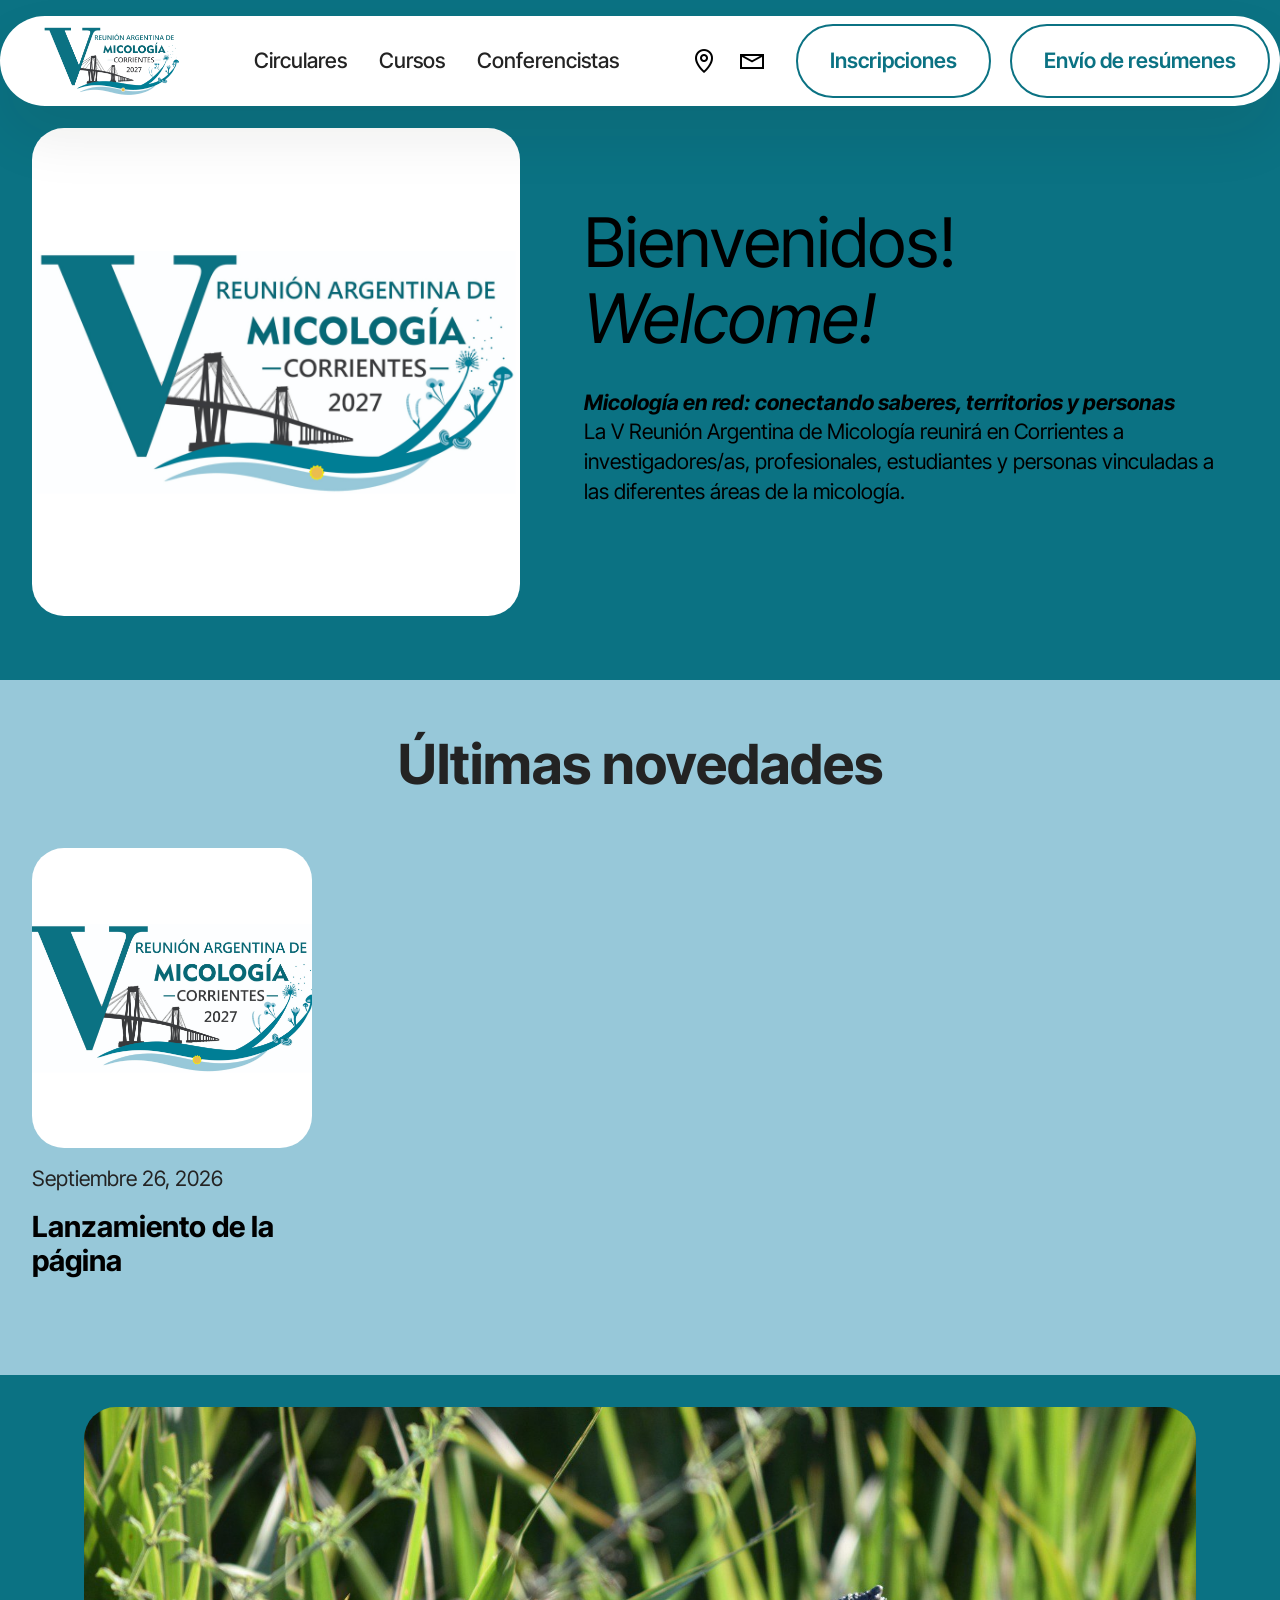
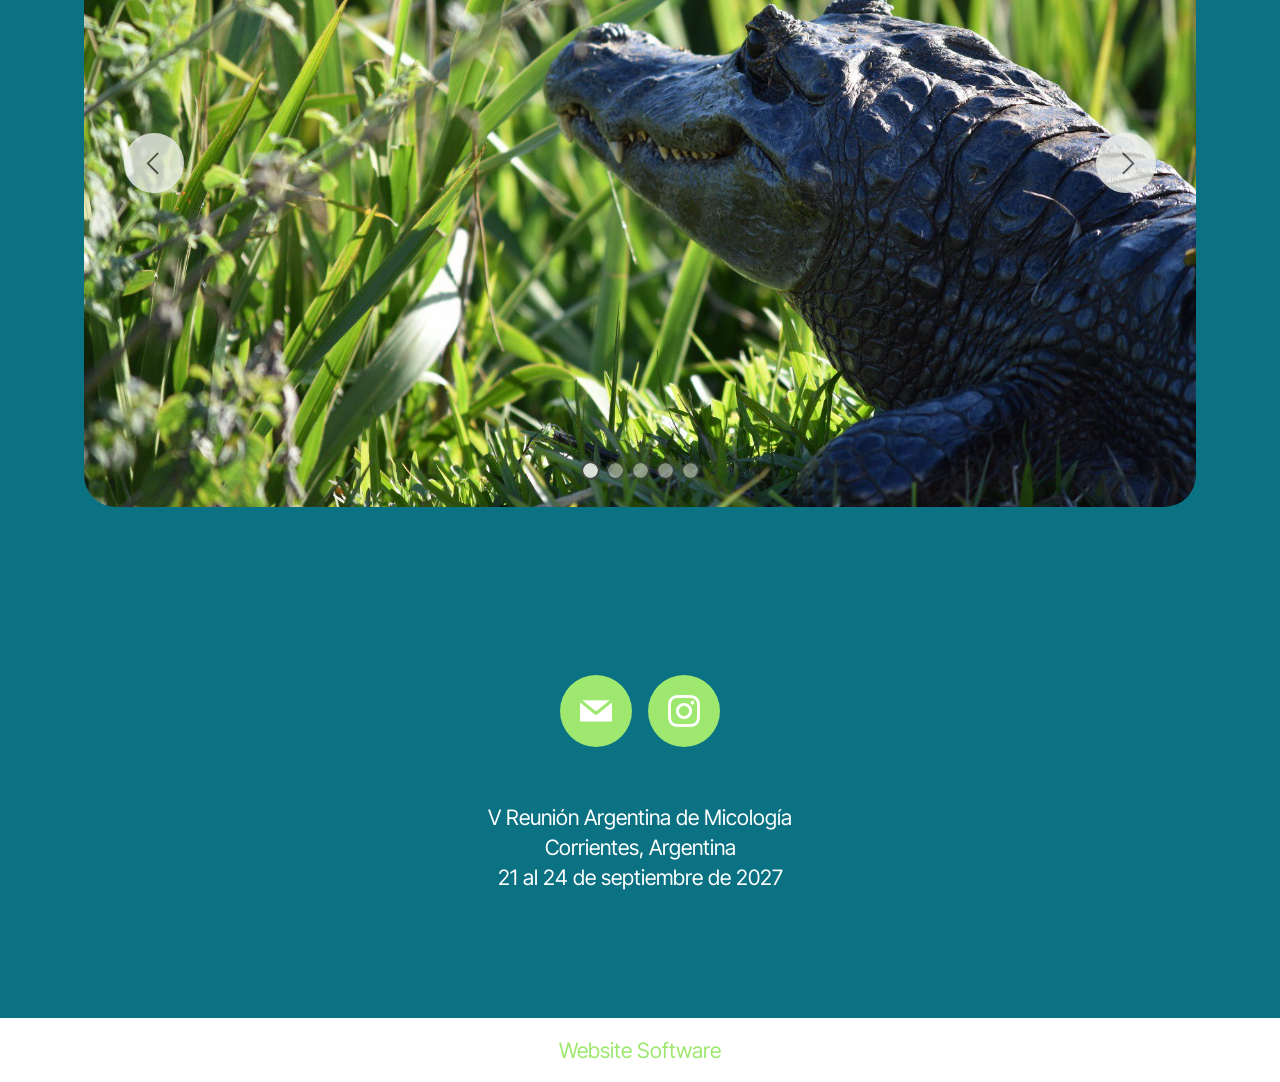
==== Sitio web/index.html @ 10133c25 "Init del repo" ====
<!DOCTYPE html>
<html  >
<head>
  <!-- Site made with Mobirise Website Builder v6.1.9, https://mobirise.com -->
  <meta charset="UTF-8">
  <meta http-equiv="X-UA-Compatible" content="IE=edge">
  <meta name="generator" content="Mobirise v6.1.9, mobirise.com">
  <meta name="viewport" content="width=device-width, initial-scale=1, minimum-scale=1">
  <link rel="shortcut icon" href="assets/images/v-128x128.png" type="image/x-icon">
  <meta name="description" content="">
  
  
  <title>V Reunión Argentina de Micología</title>
  <link rel="stylesheet" href="assets/web/assets/mobirise-icons2/mobirise2.css">
  <link rel="stylesheet" href="assets/bootstrap/css/bootstrap.min.css">
  <link rel="stylesheet" href="assets/dropdown/css/style.css">
  <link rel="stylesheet" href="assets/socicon/css/styles.css">
  <link rel="stylesheet" href="assets/theme/css/style.css">
  <link rel="preload" href="https://fonts.googleapis.com/css?family=Inter+Tight:100,200,300,400,500,600,700,800,900,100i,200i,300i,400i,500i,600i,700i,800i,900i&display=swap" as="style" onload="this.onload=null;this.rel='stylesheet'">
  <noscript><link rel="stylesheet" href="https://fonts.googleapis.com/css?family=Inter+Tight:100,200,300,400,500,600,700,800,900,100i,200i,300i,400i,500i,600i,700i,800i,900i&display=swap"></noscript>
  <link rel="preload" as="style" href="assets/mobirise/css/mbr-additional.css?v=Xys3tI"><link rel="stylesheet" href="assets/mobirise/css/mbr-additional.css?v=Xys3tI" type="text/css">

  
  
  
</head>
<body>
  
  <section data-bs-version="5.1" class="menu menu2 cid-vwmxlg3b1n" once="menu" id="menu02-l">
	

	<nav class="navbar navbar-dropdown navbar-fixed-top navbar-expand-lg">
		<div class="container">
			<div class="navbar-brand">
				<span class="navbar-logo">
					<a href="index.html">
						<img src="assets/images/logo-vram-276x143.png" alt="" style="height: 4.5rem;">
					</a>
				</span>
				
			</div>
			<button class="navbar-toggler" type="button" data-toggle="collapse" data-bs-toggle="collapse" data-target="#navbarSupportedContent" data-bs-target="#navbarSupportedContent" aria-controls="navbarNavAltMarkup" aria-expanded="false" aria-label="Toggle navigation">
				<div class="hamburger">
					<span></span>
					<span></span>
					<span></span>
					<span></span>
				</div>
			</button>
			<div class="collapse navbar-collapse" id="navbarSupportedContent">
				<ul class="navbar-nav nav-dropdown" data-app-modern-menu="true"><li class="nav-item">
						<a class="nav-link link text-black text-primary display-4" href="circulares.html">Circulares</a>
					</li>
					<li class="nav-item">
						<a class="nav-link link text-black text-primary display-4" href="cursos.html" aria-expanded="false">Cursos</a>
					</li>
					<li class="nav-item">
						<a class="nav-link link text-black text-primary display-4" href="conferencistas.html">Conferencistas</a>
					</li></ul>
				<div class="icons-menu">
					<a class="iconfont-wrapper" href="lugar.html">
						<span class="p-2 mbr-iconfont mobi-mbri-map-pin mobi-mbri"></span>
					</a>
					<a class="iconfont-wrapper" href="index.html">
						<span class="p-2 mbr-iconfont mobi-mbri-letter mobi-mbri"></span>
					</a>
					
					
				</div>
				<div class="navbar-buttons mbr-section-btn"><a class="btn btn-warning-outline display-4" href="inscripcion.html">Inscripciones</a> <a class="btn btn-warning-outline display-4" href="resumenes.html">Envío de resúmenes</a></div>
			</div>
		</div>
	</nav>
</section>

<section data-bs-version="5.1" class="start article2 cid-vwaXXMdhIV" id="article02-4">
	

	
	

	<div class="container">
		<div class="row justify-content-center">
			<div class="col-12 col-md-12 col-lg-5 image-wrapper">
				<img class="w-100" src="assets/images/logo-1-1036x1036.png" alt="">
			</div>
			<div class="col-12 col-md-12 col-lg">
				<div class="text-wrapper align-left">
					<h3 class="mbr-section-title mbr-fonts-style mb-4 display-1">Bienvenidos!<div><em>Welcome!</em></div></h3>
					<p class="mbr-text align-left mbr-fonts-style mb-4 display-7"><strong><em>Micología en red: conectando saberes, territorios y personas</em></strong><br>La V Reunión Argentina de Micología reunirá en Corrientes a investigadores/as, profesionales, estudiantes y personas vinculadas a las diferentes áreas de la micología.</p>
					
				</div>
			</div>
		</div>
	</div>
</section>

<section data-bs-version="5.1" class="news08 cid-vw6m2N0T4a" id="news08-1">
  
  
  <div class="container">
    <div class="row justify-content-center mb-5">
      <div class="col-12 content-head">
        <div class="mbr-section-head">
          <h4 class="mbr-section-title mbr-fonts-style align-center mb-0 display-2"><strong>Últimas novedades</strong></h4>
          
        </div>
      </div>
    </div>
    <div class="row">
      <div class="item features-image col-12 col-md-6 col-lg-3 active">
        <div class="item-wrapper">
          <div class="item-img mb-3">
            <img src="assets/images/logo-596x596.png" alt="" title="" data-slide-to="1" data-bs-slide-to="1">
          </div>
          <div class="item-content align-left">
            <h1 class="item-title mbr-fonts-style mt-0 mb-3 display-7">Septiembre 26, 2026</h1>
            <h6 class="item-subtitle mbr-fonts-style mb-3 display-5">
              <strong>Lanzamiento de la página</strong></h6>
            
            
          </div>
        </div>
      </div>
      
      

    </div>
  </div>
</section>

<section data-bs-version="5.1" class="slider05 cid-vwmmZiCyZ2" id="slider05-h">
    

    <div class="container">
        <div class="row justify-content-center">
            <div class="col-12 col-md-11">
                <div class="carousel slide carousel-fade" id="vwrxb4D1jA" data-ride="carousel" data-bs-ride="carousel" data-interval="5000" data-bs-interval="5000">
                    <ol class="carousel-indicators">
                        <li data-slide-to="0" data-bs-slide-to="0" class="active" data-target="#vwrxb4D1jA" data-bs-target="#vwrxb4D1jA"></li><li data-slide-to="1" data-bs-slide-to="1" class="" data-target="#vwrxb4D1jA" data-bs-target="#vwrxb4D1jA"></li><li data-slide-to="2" data-bs-slide-to="2" class="" data-target="#vwrxb4D1jA" data-bs-target="#vwrxb4D1jA"></li><li data-slide-to="3" data-bs-slide-to="3" class="" data-target="#vwrxb4D1jA" data-bs-target="#vwrxb4D1jA"></li><li data-slide-to="4" data-bs-slide-to="4" class="" data-target="#vwrxb4D1jA" data-bs-target="#vwrxb4D1jA"></li>
                        
                        
                    </ol>
                    <div class="carousel-inner">
                        
                        
                        <div class="carousel-item slider-image item active">
                            <div class="item-wrapper">
                                
                                <img class="d-block w-100" src="assets/images/whatsapp-image-2026-09-25-at-10.45.32-1600x1066.jpg" alt="Mobirise Website Builder" data-slide-to="0" data-bs-slide-to="0">
                            </div>
                        </div><div class="carousel-item slider-image item">
                            <div class="item-wrapper">
                                
                                <img class="d-block w-100" src="assets/images/whatsapp-image-2026-09-25-at-10.45.31-1-1600x1066.jpg" alt="Mobirise Website Builder" data-slide-to="2" data-bs-slide-to="2">
                            </div>
                        </div><div class="carousel-item slider-image item">
                            <div class="item-wrapper">
                                
                                <img class="d-block w-100" src="assets/images/whatsapp-image-2026-09-25-at-10.45.31-2-1600x1066.jpg" alt="Mobirise Website Builder" data-slide-to="3" data-bs-slide-to="3">
                            </div>
                        </div><div class="carousel-item slider-image item">
                            <div class="item-wrapper">
                                
                                <img class="d-block w-100" src="assets/images/whatsapp-image-2026-09-25-at-10.45.31-1600x1066.jpg" alt="Mobirise Website Builder" data-slide-to="4" data-bs-slide-to="4">
                            </div>
                        </div><div class="carousel-item slider-image item">
                            <div class="item-wrapper">
                                
                                <img class="d-block w-100" src="assets/images/whatsapp-image-2026-09-25-at-10.45.32-1-1600x1066.jpg" alt="Mobirise Website Builder" data-slide-to="5" data-bs-slide-to="5">
                            </div>
                        </div>
                    </div>
                    <a class="carousel-control carousel-control-prev" role="button" data-slide="prev" data-bs-slide="prev" href="#vwrxb4D1jA">
                        <span class="mobi-mbri mobi-mbri-arrow-prev" aria-hidden="true"></span>
                        <span class="sr-only visually-hidden">Previous</span>
                    </a>
                    <a class="carousel-control carousel-control-next" role="button" data-slide="next" data-bs-slide="next" href="#vwrxb4D1jA">
                        <span class="mobi-mbri mobi-mbri-arrow-next" aria-hidden="true"></span>
                        <span class="sr-only visually-hidden">Next</span>
                    </a>
                </div>
            </div>
        </div>
    </div>
</section>

<section data-bs-version="5.1" class="footer3 cid-vwaWoXGsTa" once="footers" id="footer03-3">

        

    

    <div class="container">
        <div class="row">
            

            <div class="col-12 mt-4">
                <div class="social-row">
                    <div class="soc-item">
                        <a href="mailto:amcspegazzini@gmail.com">
                            <span class="mbr-iconfont display-7 socicon-mail socicon"></span>
                        </a>
                    </div>
                    <div class="soc-item">
                        <a href="index.html">
                            <span class="mbr-iconfont socicon-instagram socicon"></span>
                        </a>
                    </div>
                    
                    
                    
                </div>
            </div>
            <div class="col-12 mt-5">
                <p class="mbr-fonts-style copyright display-7">
                    V Reunión Argentina de Micología<br>Corrientes, Argentina<br>21 al 24 de septiembre de 2027<br><br></p>
            </div>
        </div>
    </div>
</section><section class="display-7" style="padding: 0;align-items: center;justify-content: center;flex-wrap: wrap;    align-content: center;display: flex;position: relative;height: 4rem;"><a href="https://mobiri.se/2850051" style="flex: 1 1;height: 4rem;position: absolute;width: 100%;z-index: 1;"><img alt="" style="height: 4rem;" src="[data-uri]"></a><p style="margin: 0;text-align: center;" class="display-7">&#8204;</p><a style="z-index:1" href="https://mobirise.com"> Website Software</a></section><script src="assets/bootstrap/js/bootstrap.bundle.min.js"></script>  <script src="assets/smoothscroll/smooth-scroll.js"></script>  <script src="assets/ytplayer/index.js"></script>  <script src="assets/dropdown/js/navbar-dropdown.js"></script>  <script src="assets/theme/js/script.js"></script>  
  
  
</body>
</html>
---- Sitio web/assets/web/assets/mobirise-icons2/mobirise2.css ----
@font-face {
  font-family: 'Moririse2';
  font-display: swap;
  src:  url('mobirise2.eot?f2bix4');
  src:  url('mobirise2.eot?f2bix4#iefix') format('embedded-opentype'),
    url('mobirise2.woff2?f2bix4') format('woff2'),
    url('mobirise2.woff?f2bix4') format('woff'),
    url('mobirise2.ttf?f2bix4') format('truetype'),
    url('mobirise2.svg?f2bix4#mobirise2') format('svg');
  font-weight: normal;
  font-style: normal;
}

[class^="mobi-"], [class*=" mobi-"] {
  /* use !important to prevent issues with browser extensions that change fonts */
  font-family: 'Moririse2' !important;
  speak: none;
  font-style: normal;
  font-weight: normal;
  font-variant: normal;
  text-transform: none;
  line-height: 1;

  /* Better Font Rendering =========== */
  -webkit-font-smoothing: antialiased;
  -moz-osx-font-smoothing: grayscale;
}

.mobi-mbri-add-submenu:before {
  content: "\e900";
}
.mobi-mbri-alert:before {
  content: "\e901";
}
.mobi-mbri-align-center:before {
  content: "\e902";
}
.mobi-mbri-align-justify:before {
  content: "\e903";
}
.mobi-mbri-align-left:before {
  content: "\e904";
}
.mobi-mbri-align-right:before {
  content: "\e905";
}
.mobi-mbri-android:before {
  content: "\e906";
}
.mobi-mbri-apple:before {
  content: "\e907";
}
.mobi-mbri-arrow-down:before {
  content: "\e908";
}
.mobi-mbri-arrow-next:before {
  content: "\e909";
}
.mobi-mbri-arrow-prev:before {
  content: "\e90a";
}
.mobi-mbri-arrow-up:before {
  content: "\e90b";
}
.mobi-mbri-bold:before {
  content: "\e90c";
}
.mobi-mbri-bookmark:before {
  content: "\e90d";
}
.mobi-mbri-bootstrap:before {
  content: "\e90e";
}
.mobi-mbri-briefcase:before {
  content: "\e90f";
}
.mobi-mbri-browse:before {
  content: "\e910";
}
.mobi-mbri-bulleted-list:before {
  content: "\e911";
}
.mobi-mbri-calendar:before {
  content: "\e912";
}
.mobi-mbri-camera:before {
  content: "\e913";
}
.mobi-mbri-cart-add:before {
  content: "\e914";
}
.mobi-mbri-cart-full:before {
  content: "\e915";
}
.mobi-mbri-cash:before {
  content: "\e916";
}
.mobi-mbri-change-style:before {
  content: "\e917";
}
.mobi-mbri-chat:before {
  content: "\e918";
}
.mobi-mbri-clock:before {
  content: "\e919";
}
.mobi-mbri-close:before {
  content: "\e91a";
}
.mobi-mbri-cloud:before {
  content: "\e91b";
}
.mobi-mbri-code:before {
  content: "\e91c";
}
.mobi-mbri-contact-form:before {
  content: "\e91d";
}
.mobi-mbri-credit-card:before {
  content: "\e91e";
}
.mobi-mbri-cursor-click:before {
  content: "\e91f";
}
.mobi-mbri-cust-feedback:before {
  content: "\e920";
}
.mobi-mbri-database:before {
  content: "\e921";
}
.mobi-mbri-delivery:before {
  content: "\e922";
}
.mobi-mbri-desktop:before {
  content: "\e923";
}
.mobi-mbri-devices:before {
  content: "\e924";
}
.mobi-mbri-down:before {
  content: "\e925";
}
.mobi-mbri-download-2:before {
  content: "\e926";
}
.mobi-mbri-download:before {
  content: "\e927";
}
.mobi-mbri-drag-n-drop-2:before {
  content: "\e928";
}
.mobi-mbri-drag-n-drop:before {
  content: "\e929";
}
.mobi-mbri-edit-2:before {
  content: "\e92a";
}
.mobi-mbri-edit:before {
  content: "\e92b";
}
.mobi-mbri-error:before {
  content: "\e92c";
}
.mobi-mbri-extension:before {
  content: "\e92d";
}
.mobi-mbri-features:before {
  content: "\e92e";
}
.mobi-mbri-file:before {
  content: "\e92f";
}
.mobi-mbri-flag:before {
  content: "\e930";
}
.mobi-mbri-folder:before {
  content: "\e931";
}
.mobi-mbri-gift:before {
  content: "\e932";
}
.mobi-mbri-github:before {
  content: "\e933";
}
.mobi-mbri-globe-2:before {
  content: "\e934";
}
.mobi-mbri-globe:before {
  content: "\e935";
}
.mobi-mbri-growing-chart:before {
  content: "\e936";
}
.mobi-mbri-hearth:before {
  content: "\e937";
}
.mobi-mbri-help:before {
  content: "\e938";
}
.mobi-mbri-home:before {
  content: "\e939";
}
.mobi-mbri-hot-cup:before {
  content: "\e93a";
}
.mobi-mbri-idea:before {
  content: "\e93b";
}
.mobi-mbri-image-gallery:before {
  content: "\e93c";
}
.mobi-mbri-image-slider:before {
  content: "\e93d";
}
.mobi-mbri-info:before {
  content: "\e93e";
}
.mobi-mbri-italic:before {
  content: "\e93f";
}
.mobi-mbri-key:before {
  content: "\e940";
}
.mobi-mbri-laptop:before {
  content: "\e941";
}
.mobi-mbri-layers:before {
  content: "\e942";
}
.mobi-mbri-left-right:before {
  content: "\e943";
}
.mobi-mbri-left:before {
  content: "\e944";
}
.mobi-mbri-letter:before {
  content: "\e945";
}
.mobi-mbri-like:before {
  content: "\e946";
}
.mobi-mbri-link:before {
  content: "\e947";
}
.mobi-mbri-lock:before {
  content: "\e948";
}
.mobi-mbri-login:before {
  content: "\e949";
}
.mobi-mbri-logout:before {
  content: "\e94a";
}
.mobi-mbri-magic-stick:before {
  content: "\e94b";
}
.mobi-mbri-map-pin:before {
  content: "\e94c";
}
.mobi-mbri-menu:before {
  content: "\e94d";
}
.mobi-mbri-mobile-2:before {
  content: "\e94e";
}
.mobi-mbri-mobile-horizontal:before {
  content: "\e94f";
}
.mobi-mbri-mobile:before {
  content: "\e950";
}
.mobi-mbri-mobirise:before {
  content: "\e951";
}
.mobi-mbri-more-horizontal:before {
  content: "\e952";
}
.mobi-mbri-more-vertical:before {
  content: "\e953";
}
.mobi-mbri-music:before {
  content: "\e954";
}
.mobi-mbri-new-file:before {
  content: "\e955";
}
.mobi-mbri-numbered-list:before {
  content: "\e956";
}
.mobi-mbri-opened-folder:before {
  content: "\e957";
}
.mobi-mbri-pages:before {
  content: "\e958";
}
.mobi-mbri-paper-plane:before {
  content: "\e959";
}
.mobi-mbri-paperclip:before {
  content: "\e95a";
}
.mobi-mbri-phone:before {
  content: "\e95b";
}
.mobi-mbri-photo:before {
  content: "\e95c";
}
.mobi-mbri-photos:before {
  content: "\e95d";
}
.mobi-mbri-pin:before {
  content: "\e95e";
}
.mobi-mbri-play:before {
  content: "\e95f";
}
.mobi-mbri-plus:before {
  content: "\e960";
}
.mobi-mbri-preview:before {
  content: "\e961";
}
.mobi-mbri-print:before {
  content: "\e962";
}
.mobi-mbri-protect:before {
  content: "\e963";
}
.mobi-mbri-question:before {
  content: "\e964";
}
.mobi-mbri-quote-left:before {
  content: "\e965";
}
.mobi-mbri-quote-right:before {
  content: "\e966";
}
.mobi-mbri-redo:before {
  content: "\e967";
}
.mobi-mbri-refresh:before {
  content: "\e968";
}
.mobi-mbri-responsive-2:before {
  content: "\e969";
}
.mobi-mbri-responsive:before {
  content: "\e96a";
}
.mobi-mbri-right:before {
  content: "\e96b";
}
.mobi-mbri-rocket:before {
  content: "\e96c";
}
.mobi-mbri-sad-face:before {
  content: "\e96d";
}
.mobi-mbri-sale:before {
  content: "\e96e";
}
.mobi-mbri-save:before {
  content: "\e96f";
}
.mobi-mbri-search:before {
  content: "\e970";
}
.mobi-mbri-setting-2:before {
  content: "\e971";
}
.mobi-mbri-setting-3:before {
  content: "\e972";
}
.mobi-mbri-setting:before {
  content: "\e973";
}
.mobi-mbri-share:before {
  content: "\e974";
}
.mobi-mbri-shopping-bag:before {
  content: "\e975";
}
.mobi-mbri-shopping-basket:before {
  content: "\e976";
}
.mobi-mbri-shopping-cart:before {
  content: "\e977";
}
.mobi-mbri-sites:before {
  content: "\e978";
}
.mobi-mbri-smile-face:before {
  content: "\e979";
}
.mobi-mbri-speed:before {
  content: "\e97a";
}
.mobi-mbri-star:before {
  content: "\e97b";
}
.mobi-mbri-success:before {
  content: "\e97c";
}
.mobi-mbri-sun:before {
  content: "\e97d";
}
.mobi-mbri-sun2:before {
  content: "\e97e";
}
.mobi-mbri-tablet-vertical:before {
  content: "\e97f";
}
.mobi-mbri-tablet:before {
  content: "\e980";
}
.mobi-mbri-target:before {
  content: "\e981";
}
.mobi-mbri-timer:before {
  content: "\e982";
}
.mobi-mbri-to-ftp:before {
  content: "\e983";
}
.mobi-mbri-to-local-drive:before {
  content: "\e984";
}
.mobi-mbri-touch-swipe:before {
  content: "\e985";
}
.mobi-mbri-touch:before {
  content: "\e986";
}
.mobi-mbri-trash:before {
  content: "\e987";
}
.mobi-mbri-underline:before {
  content: "\e988";
}
.mobi-mbri-undo:before {
  content: "\e989";
}
.mobi-mbri-unlink:before {
  content: "\e98a";
}
.mobi-mbri-unlock:before {
  content: "\e98b";
}
.mobi-mbri-up-down:before {
  content: "\e98c";
}
.mobi-mbri-up:before {
  content: "\e98d";
}
.mobi-mbri-update:before {
  content: "\e98e";
}
.mobi-mbri-upload-2:before {
  content: "\e98f";
}
.mobi-mbri-upload:before {
  content: "\e990";
}
.mobi-mbri-user-2:before {
  content: "\e991";
}
.mobi-mbri-user:before {
  content: "\e992";
}
.mobi-mbri-users:before {
  content: "\e993";
}
.mobi-mbri-video-play:before {
  content: "\e994";
}
.mobi-mbri-video:before {
  content: "\e995";
}
.mobi-mbri-watch:before {
  content: "\e996";
}
.mobi-mbri-website-theme-2:before {
  content: "\e997";
}
.mobi-mbri-website-theme:before {
  content: "\e998";
}
.mobi-mbri-wifi:before {
  content: "\e999";
}
.mobi-mbri-windows:before {
  content: "\e99a";
}
.mobi-mbri-zoom-in:before {
  content: "\e99b";
}
.mobi-mbri-zoom-out:before {
  content: "\e99c";
}
---- Sitio web/assets/dropdown/css/style.css ----
.navbar-dropdown {
  left: 0;
  padding: 0;
  position: absolute;
  right: 0;
  top: 0;
  transition: all 0.45s ease;
  z-index: 1030;
  background: #282828; }
  .navbar-dropdown .navbar-logo {
    margin-right: 0.8rem;
    transition: margin 0.3s ease-in-out;
    vertical-align: middle; }
    .navbar-dropdown .navbar-logo img {
      height: 3.125rem;
      transition: all 0.3s ease-in-out; }
    .navbar-dropdown .navbar-logo.mbr-iconfont {
      font-size: 3.125rem;
      line-height: 3.125rem; }
  .navbar-dropdown .navbar-caption {
    font-weight: 700;
    white-space: normal;
    vertical-align: -4px;
    line-height: 3.125rem !important; }
    .navbar-dropdown .navbar-caption, .navbar-dropdown .navbar-caption:hover {
      color: inherit;
      text-decoration: none; }
  .navbar-dropdown .mbr-iconfont + .navbar-caption {
    vertical-align: -1px; }
  .navbar-dropdown.navbar-fixed-top {
    position: fixed; }
  .navbar-dropdown .navbar-brand span {
    vertical-align: -4px; }
  .navbar-dropdown.bg-color.transparent {
    background: none; }
  .navbar-dropdown.navbar-short .navbar-brand {
    padding: 0.625rem 0; }
    .navbar-dropdown.navbar-short .navbar-brand span {
      vertical-align: -1px; }
  .navbar-dropdown.navbar-short .navbar-caption {
    line-height: 2.375rem !important;
    vertical-align: -2px; }
  .navbar-dropdown.navbar-short .navbar-logo {
    margin-right: 0.5rem; }
    .navbar-dropdown.navbar-short .navbar-logo img {
      height: 2.375rem; }
    .navbar-dropdown.navbar-short .navbar-logo.mbr-iconfont {
      font-size: 2.375rem;
      line-height: 2.375rem; }
  .navbar-dropdown.navbar-short .mbr-table-cell {
    height: 3.625rem; }
  .navbar-dropdown .navbar-close {
    left: 0.6875rem;
    position: fixed;
    top: 0.75rem;
    z-index: 1000; }
  .navbar-dropdown .hamburger-icon {
    content: "";
    display: inline-block;
    vertical-align: middle;
    width: 16px;
    -webkit-box-shadow: 0 -6px 0 1px #282828,0 0 0 1px #282828,0 6px 0 1px #282828;
    -moz-box-shadow: 0 -6px 0 1px #282828,0 0 0 1px #282828,0 6px 0 1px #282828;
    box-shadow: 0 -6px 0 1px #282828,0 0 0 1px #282828,0 6px 0 1px #282828; }

.dropdown-menu .dropdown-toggle[data-toggle="dropdown-submenu"]::after {
  border-bottom: 0.35em solid transparent;
  border-left: 0.35em solid;
  border-right: 0;
  border-top: 0.35em solid transparent;
  margin-left: 0.3rem; }

.dropdown-menu .dropdown-item:focus {
  outline: 0; }

.nav-dropdown {
  font-size: 0.75rem;
  font-weight: 500;
  height: auto !important; }
  .nav-dropdown .nav-btn {
    padding-left: 1rem; }
  .nav-dropdown .link {
    margin: .667em 1.667em;
    font-weight: 500;
    padding: 0;
    transition: color .2s ease-in-out; }
    .nav-dropdown .link.dropdown-toggle {
      margin-right: 2.583em; }
      .nav-dropdown .link.dropdown-toggle::after {
        margin-left: .25rem;
        border-top: 0.35em solid;
        border-right: 0.35em solid transparent;
        border-left: 0.35em solid transparent;
        border-bottom: 0; }
      .nav-dropdown .link.dropdown-toggle[aria-expanded="true"] {
        margin: 0;
        padding: 0.667em 3.263em  0.667em 1.667em; }
  .nav-dropdown .link::after,
  .nav-dropdown .dropdown-item::after {
    color: inherit; }
  .nav-dropdown .btn {
    font-size: 0.75rem;
    font-weight: 700;
    letter-spacing: 0;
    margin-bottom: 0;
    padding-left: 1.25rem;
    padding-right: 1.25rem; }
  .nav-dropdown .dropdown-menu {
    border-radius: 0;
    border: 0;
    left: 0;
    margin: 0;
    padding-bottom: 1.25rem;
    padding-top: 1.25rem;
    position: relative; }
  .nav-dropdown .dropdown-submenu {
    margin-left: 0.125rem;
    top: 0; }
  .nav-dropdown .dropdown-item {
    font-weight: 500;
    line-height: 2;
    padding: 0.3846em 4.615em 0.3846em 1.5385em;
    position: relative;
    transition: color .2s ease-in-out, background-color .2s ease-in-out; }
    .nav-dropdown .dropdown-item::after {
      margin-top: -0.3077em;
      position: absolute;
      right: 1.1538em;
      top: 50%; }
    .nav-dropdown .dropdown-item:focus, .nav-dropdown .dropdown-item:hover {
      background: none; }

@media (max-width: 767px) {
  .nav-dropdown.navbar-toggleable-sm {
    bottom: 0;
    display: none;
    left: 0;
    overflow-x: hidden;
    position: fixed;
    top: 0;
    transform: translateX(-100%);
    -ms-transform: translateX(-100%);
    -webkit-transform: translateX(-100%);
    width: 18.75rem;
    z-index: 999; } }
.nav-dropdown.navbar-toggleable-xl {
  bottom: 0;
  display: none;
  left: 0;
  overflow-x: hidden;
  position: fixed;
  top: 0;
  transform: translateX(-100%);
  -ms-transform: translateX(-100%);
  -webkit-transform: translateX(-100%);
  width: 18.75rem;
  z-index: 999; }

.nav-dropdown-sm {
  display: block !important;
  overflow-x: hidden;
  overflow: auto;
  padding-top: 3.875rem; }
  .nav-dropdown-sm::after {
    content: "";
    display: block;
    height: 3rem;
    width: 100%; }
  .nav-dropdown-sm.collapse.in ~ .navbar-close {
    display: block !important; }
  .nav-dropdown-sm.collapsing, .nav-dropdown-sm.collapse.in {
    transform: translateX(0);
    -ms-transform: translateX(0);
    -webkit-transform: translateX(0);
    transition: all 0.25s ease-out;
    -webkit-transition: all 0.25s ease-out;
    background: #282828; }
  .nav-dropdown-sm.collapsing[aria-expanded="false"] {
    transform: translateX(-100%);
    -ms-transform: translateX(-100%);
    -webkit-transform: translateX(-100%); }
  .nav-dropdown-sm .nav-item {
    display: block;
    margin-left: 0 !important;
    padding-left: 0; }
  .nav-dropdown-sm .link,
  .nav-dropdown-sm .dropdown-item {
    border-top: 1px dotted rgba(255, 255, 255, 0.1);
    font-size: 0.8125rem;
    line-height: 1.6;
    margin: 0 !important;
    padding: 0.875rem 2.4rem 0.875rem 1.5625rem !important;
    position: relative;
    white-space: normal; }
    .nav-dropdown-sm .link:focus, .nav-dropdown-sm .link:hover,
    .nav-dropdown-sm .dropdown-item:focus,
    .nav-dropdown-sm .dropdown-item:hover {
      background: rgba(0, 0, 0, 0.2) !important;
      color: #c0a375; }
  .nav-dropdown-sm .nav-btn {
    position: relative;
    padding: 1.5625rem 1.5625rem 0 1.5625rem; }
    .nav-dropdown-sm .nav-btn::before {
      border-top: 1px dotted rgba(255, 255, 255, 0.1);
      content: "";
      left: 0;
      position: absolute;
      top: 0;
      width: 100%; }
    .nav-dropdown-sm .nav-btn + .nav-btn {
      padding-top: 0.625rem; }
      .nav-dropdown-sm .nav-btn + .nav-btn::before {
        display: none; }
  .nav-dropdown-sm .btn {
    padding: 0.625rem 0; }
  .nav-dropdown-sm .dropdown-toggle[data-toggle="dropdown-submenu"]::after {
    margin-left: .25rem;
    border-top: 0.35em solid;
    border-right: 0.35em solid transparent;
    border-left: 0.35em solid transparent;
    border-bottom: 0; }
  .nav-dropdown-sm .dropdown-toggle[data-toggle="dropdown-submenu"][aria-expanded="true"]::after {
    border-top: 0;
    border-right: 0.35em solid transparent;
    border-left: 0.35em solid transparent;
    border-bottom: 0.35em solid; }
  .nav-dropdown-sm .dropdown-menu {
    margin: 0;
    padding: 0;
    position: relative;
    top: 0;
    left: 0;
    width: 100%;
    border: 0;
    float: none;
    border-radius: 0;
    background: none; }
  .nav-dropdown-sm .dropdown-submenu {
    left: 100%;
    margin-left: 0.125rem;
    margin-top: -1.25rem;
    top: 0; }

.navbar-toggleable-sm .nav-dropdown .dropdown-menu {
  position: absolute; }

.navbar-toggleable-sm .nav-dropdown .dropdown-submenu {
  left: 100%;
  margin-left: 0.125rem;
  margin-top: -1.25rem;
  top: 0; }

.navbar-toggleable-sm.opened .nav-dropdown .dropdown-menu {
  position: relative; }

.navbar-toggleable-sm.opened .nav-dropdown .dropdown-submenu {
  left: 0;
  margin-left: 00rem;
  margin-top: 0rem;
  top: 0; }

.is-builder .nav-dropdown.collapsing {
  transition: none !important; }
---- Sitio web/assets/socicon/css/styles.css ----
@charset "UTF-8";

@font-face {
  font-family: 'Socicon';
  src:  url('../fonts/socicon.eot');
  src:  url('../fonts/socicon.eot?#iefix') format('embedded-opentype'),
    url('../fonts/socicon.woff2') format('woff2'),
    url('../fonts/socicon.ttf') format('truetype'),
    url('../fonts/socicon.woff') format('woff'),
    url('../fonts/socicon.svg#socicon') format('svg');
  font-weight: normal;
  font-style: normal;
  font-display: swap;
}

[data-icon]:before {
  font-family: "socicon" !important;
  content: attr(data-icon);
  font-style: normal !important;
  font-weight: normal !important;
  font-variant: normal !important;
  text-transform: none !important;
  speak: none;
  line-height: 1;
  -webkit-font-smoothing: antialiased;
  -moz-osx-font-smoothing: grayscale;
}

[class^="socicon-"], [class*=" socicon-"] {
  /* use !important to prevent issues with browser extensions that change fonts */
  font-family: 'Socicon' !important;
  speak: none;
  font-style: normal;
  font-weight: normal;
  font-variant: normal;
  text-transform: none;
  line-height: 1;

  /* Better Font Rendering =========== */
  -webkit-font-smoothing: antialiased;
  -moz-osx-font-smoothing: grayscale;
}

.socicon-500px:before {
  content: "\e000";
}
.socicon-8tracks:before {
  content: "\e001";
}
.socicon-airbnb:before {
  content: "\e002";
}
.socicon-alliance:before {
  content: "\e003";
}
.socicon-amazon:before {
  content: "\e004";
}
.socicon-amplement:before {
  content: "\e005";
}
.socicon-android:before {
  content: "\e006";
}
.socicon-angellist:before {
  content: "\e007";
}
.socicon-apple:before {
  content: "\e008";
}
.socicon-appnet:before {
  content: "\e009";
}
.socicon-baidu:before {
  content: "\e00a";
}
.socicon-bandcamp:before {
  content: "\e00b";
}
.socicon-battlenet:before {
  content: "\e00c";
}
.socicon-mixer:before {
  content: "\e00d";
}
.socicon-bebee:before {
  content: "\e00e";
}
.socicon-bebo:before {
  content: "\e00f";
}
.socicon-behance:before {
  content: "\e010";
}
.socicon-blizzard:before {
  content: "\e011";
}
.socicon-blogger:before {
  content: "\e012";
}
.socicon-buffer:before {
  content: "\e013";
}
.socicon-chrome:before {
  content: "\e014";
}
.socicon-coderwall:before {
  content: "\e015";
}
.socicon-curse:before {
  content: "\e016";
}
.socicon-dailymotion:before {
  content: "\e017";
}
.socicon-deezer:before {
  content: "\e018";
}
.socicon-delicious:before {
  content: "\e019";
}
.socicon-deviantart:before {
  content: "\e01a";
}
.socicon-diablo:before {
  content: "\e01b";
}
.socicon-digg:before {
  content: "\e01c";
}
.socicon-discord:before {
  content: "\e01d";
}
.socicon-disqus:before {
  content: "\e01e";
}
.socicon-douban:before {
  content: "\e01f";
}
.socicon-draugiem:before {
  content: "\e020";
}
.socicon-dribbble:before {
  content: "\e021";
}
.socicon-drupal:before {
  content: "\e022";
}
.socicon-ebay:before {
  content: "\e023";
}
.socicon-ello:before {
  content: "\e024";
}
.socicon-endomodo:before {
  content: "\e025";
}
.socicon-envato:before {
  content: "\e026";
}
.socicon-etsy:before {
  content: "\e027";
}
.socicon-facebook:before {
  content: "\e028";
}
.socicon-feedburner:before {
  content: "\e029";
}
.socicon-filmweb:before {
  content: "\e02a";
}
.socicon-firefox:before {
  content: "\e02b";
}
.socicon-flattr:before {
  content: "\e02c";
}
.socicon-flickr:before {
  content: "\e02d";
}
.socicon-formulr:before {
  content: "\e02e";
}
.socicon-forrst:before {
  content: "\e02f";
}
.socicon-foursquare:before {
  content: "\e030";
}
.socicon-friendfeed:before {
  content: "\e031";
}
.socicon-github:before {
  content: "\e032";
}
.socicon-goodreads:before {
  content: "\e033";
}
.socicon-google:before {
  content: "\e034";
}
.socicon-googlescholar:before {
  content: "\e035";
}
.socicon-googlegroups:before {
  content: "\e036";
}
.socicon-googlephotos:before {
  content: "\e037";
}
.socicon-googleplus:before {
  content: "\e038";
}
.socicon-grooveshark:before {
  content: "\e039";
}
.socicon-hackerrank:before {
  content: "\e03a";
}
.socicon-hearthstone:before {
  content: "\e03b";
}
.socicon-hellocoton:before {
  content: "\e03c";
}
.socicon-heroes:before {
  content: "\e03d";
}
.socicon-smashcast:before {
  content: "\e03e";
}
.socicon-horde:before {
  content: "\e03f";
}
.socicon-houzz:before {
  content: "\e040";
}
.socicon-icq:before {
  content: "\e041";
}
.socicon-identica:before {
  content: "\e042";
}
.socicon-imdb:before {
  content: "\e043";
}
.socicon-instagram:before {
  content: "\e044";
}
.socicon-issuu:before {
  content: "\e045";
}
.socicon-istock:before {
  content: "\e046";
}
.socicon-itunes:before {
  content: "\e047";
}
.socicon-keybase:before {
  content: "\e048";
}
.socicon-lanyrd:before {
  content: "\e049";
}
.socicon-lastfm:before {
  content: "\e04a";
}
.socicon-line:before {
  content: "\e04b";
}
.socicon-linkedin:before {
  content: "\e04c";
}
.socicon-livejournal:before {
  content: "\e04d";
}
.socicon-lyft:before {
  content: "\e04e";
}
.socicon-macos:before {
  content: "\e04f";
}
.socicon-mail:before {
  content: "\e050";
}
.socicon-medium:before {
  content: "\e051";
}
.socicon-meetup:before {
  content: "\e052";
}
.socicon-mixcloud:before {
  content: "\e053";
}
.socicon-modelmayhem:before {
  content: "\e054";
}
.socicon-mumble:before {
  content: "\e055";
}
.socicon-myspace:before {
  content: "\e056";
}
.socicon-newsvine:before {
  content: "\e057";
}
.socicon-nintendo:before {
  content: "\e058";
}
.socicon-npm:before {
  content: "\e059";
}
.socicon-odnoklassniki:before {
  content: "\e05a";
}
.socicon-openid:before {
  content: "\e05b";
}
.socicon-opera:before {
  content: "\e05c";
}
.socicon-outlook:before {
  content: "\e05d";
}
.socicon-overwatch:before {
  content: "\e05e";
}
.socicon-patreon:before {
  content: "\e05f";
}
.socicon-paypal:before {
  content: "\e060";
}
.socicon-periscope:before {
  content: "\e061";
}
.socicon-persona:before {
  content: "\e062";
}
.socicon-pinterest:before {
  content: "\e063";
}
.socicon-play:before {
  content: "\e064";
}
.socicon-player:before {
  content: "\e065";
}
.socicon-playstation:before {
  content: "\e066";
}
.socicon-pocket:before {
  content: "\e067";
}
.socicon-qq:before {
  content: "\e068";
}
.socicon-quora:before {
  content: "\e069";
}
.socicon-raidcall:before {
  content: "\e06a";
}
.socicon-ravelry:before {
  content: "\e06b";
}
.socicon-reddit:before {
  content: "\e06c";
}
.socicon-renren:before {
  content: "\e06d";
}
.socicon-researchgate:before {
  content: "\e06e";
}
.socicon-residentadvisor:before {
  content: "\e06f";
}
.socicon-reverbnation:before {
  content: "\e070";
}
.socicon-rss:before {
  content: "\e071";
}
.socicon-sharethis:before {
  content: "\e072";
}
.socicon-skype:before {
  content: "\e073";
}
.socicon-slideshare:before {
  content: "\e074";
}
.socicon-smugmug:before {
  content: "\e075";
}
.socicon-snapchat:before {
  content: "\e076";
}
.socicon-songkick:before {
  content: "\e077";
}
.socicon-soundcloud:before {
  content: "\e078";
}
.socicon-spotify:before {
  content: "\e079";
}
.socicon-stackexchange:before {
  content: "\e07a";
}
.socicon-stackoverflow:before {
  content: "\e07b";
}
.socicon-starcraft:before {
  content: "\e07c";
}
.socicon-stayfriends:before {
  content: "\e07d";
}
.socicon-steam:before {
  content: "\e07e";
}
.socicon-storehouse:before {
  content: "\e07f";
}
.socicon-strava:before {
  content: "\e080";
}
.socicon-streamjar:before {
  content: "\e081";
}
.socicon-stumbleupon:before {
  content: "\e082";
}
.socicon-swarm:before {
  content: "\e083";
}
.socicon-teamspeak:before {
  content: "\e084";
}
.socicon-teamviewer:before {
  content: "\e085";
}
.socicon-technorati:before {
  content: "\e086";
}
.socicon-telegram:before {
  content: "\e087";
}
.socicon-tripadvisor:before {
  content: "\e088";
}
.socicon-tripit:before {
  content: "\e089";
}
.socicon-triplej:before {
  content: "\e08a";
}
.socicon-tumblr:before {
  content: "\e08b";
}
.socicon-twitch:before {
  content: "\e08c";
}
.socicon-twitter:before {
  content: "\e08d";
}
.socicon-uber:before {
  content: "\e08e";
}
.socicon-ventrilo:before {
  content: "\e08f";
}
.socicon-viadeo:before {
  content: "\e090";
}
.socicon-viber:before {
  content: "\e091";
}
.socicon-viewbug:before {
  content: "\e092";
}
.socicon-vimeo:before {
  content: "\e093";
}
.socicon-vine:before {
  content: "\e094";
}
.socicon-vkontakte:before {
  content: "\e095";
}
.socicon-warcraft:before {
  content: "\e096";
}
.socicon-wechat:before {
  content: "\e097";
}
.socicon-weibo:before {
  content: "\e098";
}
.socicon-whatsapp:before {
  content: "\e099";
}
.socicon-wikipedia:before {
  content: "\e09a";
}
.socicon-windows:before {
  content: "\e09b";
}
.socicon-wordpress:before {
  content: "\e09c";
}
.socicon-wykop:before {
  content: "\e09d";
}
.socicon-xbox:before {
  content: "\e09e";
}
.socicon-xing:before {
  content: "\e09f";
}
.socicon-yahoo:before {
  content: "\e0a0";
}
.socicon-yammer:before {
  content: "\e0a1";
}
.socicon-yandex:before {
  content: "\e0a2";
}
.socicon-yelp:before {
  content: "\e0a3";
}
.socicon-younow:before {
  content: "\e0a4";
}
.socicon-youtube:before {
  content: "\e0a5";
}
.socicon-zapier:before {
  content: "\e0a6";
}
.socicon-zerply:before {
  content: "\e0a7";
}
.socicon-zomato:before {
  content: "\e0a8";
}
.socicon-zynga:before {
  content: "\e0a9";
}
.socicon-bluesky:before {
  content: "\e0aa";
}
.socicon-threads:before {
  content: "\e0ab";
}
.socicon-spreadshirt:before {
  content: "\e901";
}
.socicon-gamejolt:before {
  content: "\e902";
}
.socicon-trello:before {
  content: "\e903";
}
.socicon-tunein:before {
  content: "\e904";
}
.socicon-bloglovin:before {
  content: "\e905";
}
.socicon-gamewisp:before {
  content: "\e906";
}
.socicon-messenger:before {
  content: "\e907";
}
.socicon-pandora:before {
  content: "\e908";
}
.socicon-augment:before {
  content: "\e909";
}
.socicon-bitbucket:before {
  content: "\e90a";
}
.socicon-fyuse:before {
  content: "\e90b";
}
.socicon-yt-gaming:before {
  content: "\e90c";
}
.socicon-sketchfab:before {
  content: "\e90d";
}
.socicon-mobcrush:before {
  content: "\e90e";
}
.socicon-microsoft:before {
  content: "\e90f";
}
.socicon-realtor:before {
  content: "\e910";
}
.socicon-tidal:before {
  content: "\e911";
}
.socicon-qobuz:before {
  content: "\e912";
}
.socicon-natgeo:before {
  content: "\e913";
}
.socicon-mastodon:before {
  content: "\e914";
}
.socicon-unsplash:before {
  content: "\e915";
}
.socicon-homeadvisor:before {
  content: "\e916";
}
.socicon-angieslist:before {
  content: "\e917";
}
.socicon-codepen:before {
  content: "\e918";
}
.socicon-slack:before {
  content: "\e919";
}
.socicon-openaigym:before {
  content: "\e91a";
}
.socicon-logmein:before {
  content: "\e91b";
}
.socicon-fiverr:before {
  content: "\e91c";
}
.socicon-gotomeeting:before {
  content: "\e91d";
}
.socicon-aliexpress:before {
  content: "\e91e";
}
.socicon-guru:before {
  content: "\e91f";
}
.socicon-appstore:before {
  content: "\e920";
}
.socicon-homes:before {
  content: "\e921";
}
.socicon-zoom:before {
  content: "\e922";
}
.socicon-alibaba:before {
  content: "\e923";
}
.socicon-craigslist:before {
  content: "\e924";
}
.socicon-wix:before {
  content: "\e925";
}
.socicon-redfin:before {
  content: "\e926";
}
.socicon-googlecalendar:before {
  content: "\e927";
}
.socicon-shopify:before {
  content: "\e928";
}
.socicon-freelancer:before {
  content: "\e929";
}
.socicon-seedrs:before {
  content: "\e92a";
}
.socicon-bing:before {
  content: "\e92b";
}
.socicon-doodle:before {
  content: "\e92c";
}
.socicon-bonanza:before {
  content: "\e92d";
}
.socicon-squarespace:before {
  content: "\e92e";
}
.socicon-toptal:before {
  content: "\e92f";
}
.socicon-gust:before {
  content: "\e930";
}
.socicon-ask:before {
  content: "\e931";
}
.socicon-trulia:before {
  content: "\e932";
}
.socicon-loomly:before {
  content: "\e933";
}
.socicon-ghost:before {
  content: "\e934";
}
.socicon-upwork:before {
  content: "\e935";
}
.socicon-fundable:before {
  content: "\e936";
}
.socicon-booking:before {
  content: "\e937";
}
.socicon-googlemaps:before {
  content: "\e938";
}
.socicon-zillow:before {
  content: "\e939";
}
.socicon-niconico:before {
  content: "\e93a";
}
.socicon-toneden:before {
  content: "\e93b";
}
.socicon-crunchbase:before {
  content: "\e93c";
}
.socicon-homefy:before {
  content: "\e93d";
}
.socicon-calendly:before {
  content: "\e93e";
}
.socicon-livemaster:before {
  content: "\e93f";
}
.socicon-udemy:before {
  content: "\e940";
}
.socicon-codered:before {
  content: "\e941";
}
.socicon-origin:before {
  content: "\e942";
}
.socicon-nextdoor:before {
  content: "\e943";
}
.socicon-portfolio:before {
  content: "\e944";
}
.socicon-instructables:before {
  content: "\e945";
}
.socicon-gitlab:before {
  content: "\e946";
}
.socicon-hackernews:before {
  content: "\e947";
}
.socicon-smashwords:before {
  content: "\e948";
}
.socicon-kobo:before {
  content: "\e949";
}
.socicon-bookbub:before {
  content: "\e94a";
}
.socicon-mailru:before {
  content: "\e94b";
}
.socicon-moddb:before {
  content: "\e94c";
}
.socicon-indiedb:before {
  content: "\e94d";
}
.socicon-traxsource:before {
  content: "\e94e";
}
.socicon-gamefor:before {
  content: "\e94f";
}
.socicon-pixiv:before {
  content: "\e950";
}
.socicon-myanimelist:before {
  content: "\e951";
}
.socicon-blackberry:before {
  content: "\e952";
}
.socicon-wickr:before {
  content: "\e953";
}
.socicon-spip:before {
  content: "\e954";
}
.socicon-napster:before {
  content: "\e955";
}
.socicon-beatport:before {
  content: "\e956";
}
.socicon-hackerone:before {
  content: "\e957";
}
.socicon-internet:before {
  content: "\e958";
}
.socicon-ubuntu:before {
  content: "\e959";
}
.socicon-artstation:before {
  content: "\e95a";
}
.socicon-invision:before {
  content: "\e95b";
}
.socicon-torial:before {
  content: "\e95c";
}
.socicon-collectorz:before {
  content: "\e95d";
}
.socicon-seenthis:before {
  content: "\e95e";
}
.socicon-googleplaymusic:before {
  content: "\e95f";
}
.socicon-debian:before {
  content: "\e960";
}
.socicon-filmfreeway:before {
  content: "\e961";
}
.socicon-gnome:before {
  content: "\e962";
}
.socicon-itchio:before {
  content: "\e963";
}
.socicon-jamendo:before {
  content: "\e964";
}
.socicon-mix:before {
  content: "\e965";
}
.socicon-sharepoint:before {
  content: "\e966";
}
.socicon-tinder:before {
  content: "\e967";
}
.socicon-windguru:before {
  content: "\e968";
}
.socicon-cdbaby:before {
  content: "\e969";
}
.socicon-elementaryos:before {
  content: "\e96a";
}
.socicon-stage32:before {
  content: "\e96b";
}
.socicon-tiktok:before {
  content: "\e96c";
}
.socicon-gitter:before {
  content: "\e96d";
}
.socicon-letterboxd:before {
  content: "\e96e";
}
.socicon-threema:before {
  content: "\e96f";
}
.socicon-splice:before {
  content: "\e970";
}
.socicon-metapop:before {
  content: "\e971";
}
.socicon-naver:before {
  content: "\e972";
}
.socicon-remote:before {
  content: "\e973";
}
.socicon-flipboard:before {
  content: "\e974";
}
.socicon-googlehangouts:before {
  content: "\e975";
}
.socicon-dlive:before {
  content: "\e976";
}
.socicon-vsco:before {
  content: "\e977";
}
.socicon-stitcher:before {
  content: "\e978";
}
.socicon-avvo:before {
  content: "\e979";
}
.socicon-redbubble:before {
  content: "\e97a";
}
.socicon-society6:before {
  content: "\e97b";
}
.socicon-zazzle:before {
  content: "\e97c";
}
.socicon-eitaa:before {
  content: "\e97d";
}
.socicon-soroush:before {
  content: "\e97e";
}
.socicon-bale:before {
  content: "\e97f";
}
---- Sitio web/assets/theme/css/style.css ----
@charset "UTF-8";
section {
  background-color: #ffffff;
}

body {
  font-style: normal;
  line-height: 1.5;
  font-weight: 400;
  color: #232323;
  position: relative;
}

button {
  background-color: transparent;
  border-color: transparent;
}

.embla__button,
.carousel-control {
  background-color: #edefea !important;
  opacity: 0.8 !important;
  color: #464845 !important;
  border-color: #edefea !important;
}

.carousel .close,
.modalWindow .close {
  background-color: #edefea !important;
  color: #464845 !important;
  border-color: #edefea !important;
  opacity: 0.8 !important;
}

.carousel .close:hover,
.modalWindow .close:hover {
  opacity: 1 !important;
}

.carousel-indicators li {
  background-color: #edefea !important;
  border: 2px solid #464845 !important;
}

.carousel-indicators li:hover,
.carousel-indicators li:active {
  opacity: 0.8 !important;
}

.embla__button:hover,
.carousel-control:hover {
  background-color: #edefea !important;
  opacity: 1 !important;
}

.modalWindow-video-container {
  height: 80%;
}

section,
.container,
.container-fluid {
  position: relative;
  word-wrap: break-word;
}

a.mbr-iconfont:hover {
  text-decoration: none;
}

.article .lead p,
.article .lead ul,
.article .lead ol,
.article .lead pre,
.article .lead blockquote {
  margin-bottom: 0;
}

a {
  font-style: normal;
  font-weight: 400;
  cursor: pointer;
}
a, a:hover {
  text-decoration: none;
}

.mbr-section-title {
  font-style: normal;
  line-height: 1.3;
}

.mbr-section-subtitle {
  line-height: 1.3;
}

.mbr-text {
  font-style: normal;
  line-height: 1.7;
}

h1,
h2,
h3,
h4,
h5,
h6,
.display-1,
.display-2,
.display-4,
.display-5,
.display-7,
span,
p,
a {
  line-height: 1;
  word-break: break-word;
  word-wrap: break-word;
  font-weight: 400;
}

b,
strong {
  font-weight: bold;
}

input:-webkit-autofill, input:-webkit-autofill:hover, input:-webkit-autofill:focus, input:-webkit-autofill:active {
  transition-delay: 9999s;
  -webkit-transition-property: background-color, color;
  transition-property: background-color, color;
}

textarea[type=hidden] {
  display: none;
}

section {
  background-position: 50% 50%;
  background-repeat: no-repeat;
  background-size: cover;
}
section .mbr-background-video,
section .mbr-background-video-preview {
  position: absolute;
  bottom: 0;
  left: 0;
  right: 0;
  top: 0;
}

.hidden {
  visibility: hidden;
}

.mbr-z-index20 {
  z-index: 20;
}

/*! Base colors */
.mbr-white {
  color: #ffffff;
}

.mbr-black {
  color: #111111;
}

.mbr-bg-white {
  background-color: #ffffff;
}

.mbr-bg-black {
  background-color: #000000;
}

/*! Text-aligns */
.align-left {
  text-align: left;
}

.align-center {
  text-align: center;
}

.align-right {
  text-align: right;
}

/*! Font-weight  */
.mbr-light {
  font-weight: 300;
}

.mbr-regular {
  font-weight: 400;
}

.mbr-semibold {
  font-weight: 500;
}

.mbr-bold {
  font-weight: 700;
}

/*! Media  */
.media-content {
  flex-basis: 100%;
}

.media-container-row {
  display: flex;
  flex-direction: row;
  flex-wrap: wrap;
  justify-content: center;
  align-content: center;
  align-items: start;
}
.media-container-row .media-size-item {
  width: 400px;
}

.media-container-column {
  display: flex;
  flex-direction: column;
  flex-wrap: wrap;
  justify-content: center;
  align-content: center;
  align-items: stretch;
}
.media-container-column > * {
  width: 100%;
}

@media (min-width: 992px) {
  .media-container-row {
    flex-wrap: nowrap;
  }
}
figure {
  margin-bottom: 0;
  overflow: hidden;
}

figure[mbr-media-size] {
  transition: width 0.1s;
}

img,
iframe {
  display: block;
  width: 100%;
}

.card {
  background-color: transparent;
  border: none;
}

.card-box {
  width: 100%;
}

.card-img {
  text-align: center;
  flex-shrink: 0;
  -webkit-flex-shrink: 0;
}

.media {
  max-width: 100%;
  margin: 0 auto;
}

.mbr-figure {
  align-self: center;
}

.media-container > div {
  max-width: 100%;
}

.mbr-figure img,
.card-img img {
  width: 100%;
}

@media (max-width: 991px) {
  .media-size-item {
    width: auto !important;
  }
  .media {
    width: auto;
  }
  .mbr-figure {
    width: 100% !important;
  }
}
/*! Buttons */
.mbr-section-btn {
  margin-left: -0.6rem;
  margin-right: -0.6rem;
  font-size: 0;
}

.btn {
  font-weight: 600;
  border-width: 1px;
  font-style: normal;
  margin: 0.6rem 0.6rem;
  white-space: normal;
  transition: all 0.2s ease-in-out;
  display: inline-flex;
  align-items: center;
  justify-content: center;
  word-break: break-word;
}

.btn-sm {
  font-weight: 600;
  letter-spacing: 0px;
  transition: all 0.3s ease-in-out;
}

.btn-md {
  font-weight: 600;
  letter-spacing: 0px;
  transition: all 0.3s ease-in-out;
}

.btn-lg {
  font-weight: 600;
  letter-spacing: 0px;
  transition: all 0.3s ease-in-out;
}

.btn-form {
  margin: 0;
}
.btn-form:hover {
  cursor: pointer;
}

nav .mbr-section-btn {
  margin-left: 0rem;
  margin-right: 0rem;
}

/*! Btn icon margin */
.btn .mbr-iconfont,
.btn.btn-sm .mbr-iconfont {
  order: 1;
  cursor: pointer;
  margin-left: 0.5rem;
  vertical-align: sub;
}

.btn.btn-md .mbr-iconfont,
.btn.btn-md .mbr-iconfont {
  margin-left: 0.8rem;
}

.mbr-regular {
  font-weight: 400;
}

.mbr-semibold {
  font-weight: 500;
}

.mbr-bold {
  font-weight: 700;
}

[type=submit] {
  -webkit-appearance: none;
}

/*! Full-screen */
.mbr-fullscreen .mbr-overlay {
  min-height: 100vh;
}

.mbr-fullscreen {
  display: flex;
  display: -moz-flex;
  display: -ms-flex;
  display: -o-flex;
  align-items: center;
  min-height: 100vh;
  padding-top: 3rem;
  padding-bottom: 3rem;
}

/*! Map */
.map {
  height: 25rem;
  position: relative;
}
.map iframe {
  width: 100%;
  height: 100%;
}

/*! Scroll to top arrow */
.mbr-arrow-up {
  bottom: 25px;
  right: 90px;
  position: fixed;
  text-align: right;
  z-index: 5000;
  color: #ffffff;
  font-size: 22px;
}

.mbr-arrow-up a {
  background: rgba(0, 0, 0, 0.2);
  border-radius: 50%;
  color: #fff;
  display: inline-block;
  height: 60px;
  width: 60px;
  border: 2px solid #fff;
  outline-style: none !important;
  position: relative;
  text-decoration: none;
  transition: all 0.3s ease-in-out;
  cursor: pointer;
  text-align: center;
}
.mbr-arrow-up a:hover {
  background-color: rgba(0, 0, 0, 0.4);
}
.mbr-arrow-up a i {
  line-height: 60px;
}

.mbr-arrow-up-icon {
  display: block;
  color: #fff;
}

.mbr-arrow-up-icon::before {
  content: "›";
  display: inline-block;
  font-family: serif;
  font-size: 22px;
  line-height: 1;
  font-style: normal;
  position: relative;
  top: 6px;
  left: -4px;
  transform: rotate(-90deg);
}

/*! Arrow Down */
.mbr-arrow {
  position: absolute;
  bottom: 45px;
  left: 50%;
  width: 60px;
  height: 60px;
  cursor: pointer;
  background-color: rgba(80, 80, 80, 0.5);
  border-radius: 50%;
  transform: translateX(-50%);
}
@media (max-width: 767px) {
  .mbr-arrow {
    display: none;
  }
}
.mbr-arrow > a {
  display: inline-block;
  text-decoration: none;
  outline-style: none;
  animation: arrowdown 1.7s ease-in-out infinite;
  color: #ffffff;
}
.mbr-arrow > a > i {
  position: absolute;
  top: -2px;
  left: 15px;
  font-size: 2rem;
}

#scrollToTop a i::before {
  content: "";
  position: absolute;
  display: block;
  border-bottom: 2.5px solid #fff;
  border-left: 2.5px solid #fff;
  width: 27.8%;
  height: 27.8%;
  left: 50%;
  top: 51%;
  transform: translateY(-30%) translateX(-50%) rotate(135deg);
}

@keyframes arrowdown {
  0% {
    transform: translateY(0px);
  }
  50% {
    transform: translateY(-5px);
  }
  100% {
    transform: translateY(0px);
  }
}
@media (max-width: 500px) {
  .mbr-arrow-up {
    left: 0;
    right: 0;
    text-align: center;
  }
}
/*Gradients animation*/
@keyframes gradient-animation {
  from {
    background-position: 0% 100%;
    animation-timing-function: ease-in-out;
  }
  to {
    background-position: 100% 0%;
    animation-timing-function: ease-in-out;
  }
}
.bg-gradient {
  background-size: 200% 200%;
  animation: gradient-animation 5s infinite alternate;
  -webkit-animation: gradient-animation 5s infinite alternate;
}

.menu .navbar-brand {
  display: -webkit-flex;
}
.menu .navbar-brand span {
  display: flex;
  display: -webkit-flex;
}
.menu .navbar-brand .navbar-caption-wrap {
  display: -webkit-flex;
}
.menu .navbar-brand .navbar-logo img {
  display: -webkit-flex;
  width: auto;
}
@media (min-width: 768px) and (max-width: 991px) {
  .menu .navbar-toggleable-sm .navbar-nav {
    display: -ms-flexbox;
  }
}
@media (max-width: 991px) {
  .menu .navbar-collapse {
    max-height: 93.5vh;
  }
  .menu .navbar-collapse.show {
    overflow: auto;
  }
}
@media (min-width: 992px) {
  .menu .navbar-nav.nav-dropdown {
    display: -webkit-flex;
  }
  .menu .navbar-toggleable-sm .navbar-collapse {
    display: -webkit-flex !important;
  }
  .menu .collapsed .navbar-collapse {
    max-height: 93.5vh;
  }
  .menu .collapsed .navbar-collapse.show {
    overflow: auto;
  }
}
@media (max-width: 767px) {
  .menu .navbar-collapse {
    max-height: 80vh;
  }
}

.nav-link .mbr-iconfont {
  margin-right: 0.5rem;
}

.navbar {
  display: -webkit-flex;
  -webkit-flex-wrap: wrap;
  -webkit-align-items: center;
  -webkit-justify-content: space-between;
}

.navbar-collapse {
  -webkit-flex-basis: 100%;
  -webkit-flex-grow: 1;
  -webkit-align-items: center;
}

.nav-dropdown .link {
  padding: 0.667em 1.667em !important;
  margin: 0 !important;
}

.nav {
  display: -webkit-flex;
  -webkit-flex-wrap: wrap;
}

.row {
  display: -webkit-flex;
  -webkit-flex-wrap: wrap;
}

.justify-content-center {
  -webkit-justify-content: center;
}

.form-inline {
  display: -webkit-flex;
}

.card-wrapper {
  -webkit-flex: 1;
}

.carousel-control {
  z-index: 10;
  display: -webkit-flex;
}

.carousel-controls {
  display: -webkit-flex;
}

.media {
  display: -webkit-flex;
}

.form-group:focus {
  outline: none;
}

.jq-selectbox__select {
  padding: 7px 0;
  position: relative;
}

.jq-selectbox__dropdown {
  overflow: hidden;
  border-radius: 10px;
  position: absolute;
  top: 100%;
  left: 0 !important;
  width: 100% !important;
}

.jq-selectbox__trigger-arrow {
  right: 0;
  transform: translateY(-50%);
}

.jq-selectbox li {
  padding: 1.07em 0.5em;
}

input[type=range] {
  padding-left: 0 !important;
  padding-right: 0 !important;
}

.modal-dialog,
.modal-content {
  height: 100%;
}

.modal-dialog .carousel-inner {
  height: calc(100vh - 1.75rem);
}
@media (max-width: 575px) {
  .modal-dialog .carousel-inner {
    height: calc(100vh - 1rem);
  }
}

.carousel-item {
  text-align: center;
}

.carousel-item img {
  margin: auto;
}

.navbar-toggler {
  align-self: flex-start;
  padding: 0.25rem 0.75rem;
  font-size: 1.25rem;
  line-height: 1;
  background: transparent;
  border: 1px solid transparent;
  border-radius: 0.25rem;
}

.navbar-toggler:focus,
.navbar-toggler:hover {
  text-decoration: none;
  box-shadow: none;
}

.navbar-toggler-icon {
  display: inline-block;
  width: 1.5em;
  height: 1.5em;
  vertical-align: middle;
  content: "";
  background: no-repeat center center;
  background-size: 100% 100%;
}

.navbar-toggler-left {
  position: absolute;
  left: 1rem;
}

.navbar-toggler-right {
  position: absolute;
  right: 1rem;
}

.card-img {
  width: auto;
}

.menu .navbar.collapsed:not(.beta-menu) {
  flex-direction: column;
}

.carousel-item.active,
.carousel-item-next,
.carousel-item-prev {
  display: flex;
}

.note-air-layout .dropup .dropdown-menu,
.note-air-layout .navbar-fixed-bottom .dropdown .dropdown-menu {
  bottom: initial !important;
}

html,
body {
  height: auto;
  min-height: 100vh;
}

.dropup .dropdown-toggle::after {
  display: none;
}

.form-asterisk {
  font-family: initial;
  position: absolute;
  top: -2px;
  font-weight: normal;
}

.form-control-label {
  position: relative;
  cursor: pointer;
  margin-bottom: 0.357em;
  padding: 0;
}

.alert {
  color: #ffffff;
  border-radius: 0;
  border: 0;
  font-size: 1.1rem;
  line-height: 1.5;
  margin-bottom: 1.875rem;
  padding: 1.25rem;
  position: relative;
  text-align: center;
}
.alert.alert-form::after {
  background-color: inherit;
  bottom: -7px;
  content: "";
  display: block;
  height: 14px;
  left: 50%;
  margin-left: -7px;
  position: absolute;
  transform: rotate(45deg);
  width: 14px;
}

.form-control {
  background-color: #ffffff;
  background-clip: border-box;
  color: #232323;
  line-height: 1rem !important;
  height: auto;
  padding: 1.2rem 2rem;
  transition: border-color 0.25s ease 0s;
  border: 1px solid transparent !important;
  border-radius: 4px;
  box-shadow: rgba(0, 0, 0, 0.07) 0px 1px 1px 0px, rgba(0, 0, 0, 0.07) 0px 1px 3px 0px, rgba(0, 0, 0, 0.03) 0px 0px 0px 1px;
}
.form-active .form-control:invalid {
  border-color: red;
}

.row > * {
  padding-right: 1rem;
  padding-left: 1rem;
}

form .row {
  margin-left: -0.6rem;
  margin-right: -0.6rem;
}
form .row [class*=col] {
  padding-left: 0.6rem;
  padding-right: 0.6rem;
}

form .mbr-section-btn {
  padding-left: 0.6rem;
  padding-right: 0.6rem;
}

form .form-check-input {
  margin-top: 0.5;
}

textarea.form-control {
  line-height: 1.5rem !important;
}

.form-group {
  margin-bottom: 1.2rem;
}

.form-control,
form .btn {
  min-height: 48px;
}

.gdpr-block label span.textGDPR input[name=gdpr] {
  top: 7px;
}

.form-control:focus {
  box-shadow: none;
}

:focus {
  outline: none;
}

.mbr-overlay {
  background-color: #000;
  bottom: 0;
  left: 0;
  opacity: 0.5;
  position: absolute;
  right: 0;
  top: 0;
  z-index: 0;
  pointer-events: none;
}

blockquote {
  font-style: italic;
  padding: 3rem;
  font-size: 1.09rem;
  position: relative;
  border-left: 3px solid;
}

ul,
ol,
pre,
blockquote {
  margin-bottom: 2.3125rem;
}

.mt-4 {
  margin-top: 2rem !important;
}

.mb-4 {
  margin-bottom: 2rem !important;
}

.container,
.container-fluid {
  padding-left: 16px;
  padding-right: 16px;
}

.row {
  margin-left: -16px;
  margin-right: -16px;
}
.row > [class*=col] {
  padding-left: 16px;
  padding-right: 16px;
}

@media (min-width: 992px) {
  .container-fluid {
    padding-left: 32px;
    padding-right: 32px;
  }
}
@media (max-width: 991px) {
  .mbr-container {
    padding-left: 16px;
    padding-right: 16px;
  }
}
.app-video-wrapper > img {
  opacity: 1;
}

.app-video-wrapper {
  background: transparent;
}

.item {
  position: relative;
}

.dropdown-menu .dropdown-menu {
  left: 100%;
}

.dropdown-item + .dropdown-menu {
  display: none;
}

.dropdown-item:hover + .dropdown-menu,
.dropdown-menu:hover {
  display: block;
}

@media (min-aspect-ratio: 16/9) {
  .mbr-video-foreground {
    height: 300% !important;
    top: -100% !important;
  }
}
@media (max-aspect-ratio: 16/9) {
  .mbr-video-foreground {
    width: 300% !important;
    left: -100% !important;
  }
}.engine {
	position: absolute;
	text-indent: -2400px;
	text-align: center;
	padding: 0;
	top: 0;
	left: -2400px;
}
---- Sitio web/assets/mobirise/css/mbr-additional.css ----
.btn {
  border-width: 2px;
}
img,
.card-wrap,
.card-wrapper,
.video-wrapper,
.mbr-figure iframe,
.google-map iframe,
.slide-content,
.plan,
.card,
.item-wrapper,
.item-wrapper .mbr-overlay {
  border-radius: 2rem !important;
}
.video-wrapper {
  overflow: hidden;
}
body {
  font-family: Inter Tight;
}
.display-1 {
  font-family: 'Inter Tight', sans-serif;
  font-size: 5rem;
  line-height: 1;
}
.display-1 > .mbr-iconfont {
  font-size: 6.25rem;
}
.display-2 {
  font-family: 'Inter Tight', sans-serif;
  font-size: 4rem;
  line-height: 1;
}
.display-2 > .mbr-iconfont {
  font-size: 5rem;
}
.display-4 {
  font-family: 'Inter Tight', sans-serif;
  font-size: 1.4rem;
  line-height: 1.5;
}
.display-4 > .mbr-iconfont {
  font-size: 1.75rem;
}
.display-5 {
  font-family: 'Inter Tight', sans-serif;
  font-size: 2rem;
  line-height: 1.5;
}
.display-5 > .mbr-iconfont {
  font-size: 2.5rem;
}
.display-7 {
  font-family: 'Inter Tight', sans-serif;
  font-size: 1.4rem;
  line-height: 1.3;
}
.display-7 > .mbr-iconfont {
  font-size: 1.75rem;
}
/* ---- Fluid typography for mobile devices ---- */
/* 1.4 - font scale ratio ( bootstrap == 1.42857 ) */
/* 100vw - current viewport width */
/* (48 - 20)  48 == 48rem == 768px, 20 == 20rem == 320px(minimal supported viewport) */
/* 0.65 - min scale variable, may vary */
@media (max-width: 992px) {
  .display-1 {
    font-size: 4rem;
  }
}
@media (max-width: 768px) {
  .display-1 {
    font-size: 3.5rem;
    font-size: calc( 2.4rem + (5 - 2.4) * ((100vw - 20rem) / (48 - 20)));
    line-height: calc( 1.1 * (2.4rem + (5 - 2.4) * ((100vw - 20rem) / (48 - 20))));
  }
  .display-2 {
    font-size: 3.2rem;
    font-size: calc( 2.05rem + (4 - 2.05) * ((100vw - 20rem) / (48 - 20)));
    line-height: calc( 1.3 * (2.05rem + (4 - 2.05) * ((100vw - 20rem) / (48 - 20))));
  }
  .display-4 {
    font-size: 1.12rem;
    font-size: calc( 1.14rem + (1.4 - 1.14) * ((100vw - 20rem) / (48 - 20)));
    line-height: calc( 1.4 * (1.14rem + (1.4 - 1.14) * ((100vw - 20rem) / (48 - 20))));
  }
  .display-5 {
    font-size: 1.6rem;
    font-size: calc( 1.35rem + (2 - 1.35) * ((100vw - 20rem) / (48 - 20)));
    line-height: calc( 1.4 * (1.35rem + (2 - 1.35) * ((100vw - 20rem) / (48 - 20))));
  }
  .display-7 {
    font-size: 1.12rem;
    font-size: calc( 1.14rem + (1.4 - 1.14) * ((100vw - 20rem) / (48 - 20)));
    line-height: calc( 1.4 * (1.14rem + (1.4 - 1.14) * ((100vw - 20rem) / (48 - 20))));
  }
}
@media (min-width: 992px) and (max-width: 1400px) {
  .display-1 {
    font-size: 3.5rem;
    font-size: calc( 2.4rem + (5 - 2.4) * ((100vw - 62rem) / (87 - 62)));
    line-height: calc( 1.1 * (2.4rem + (5 - 2.4) * ((100vw - 62rem) / (87 - 62))));
  }
  .display-2 {
    font-size: 3.2rem;
    font-size: calc( 2.05rem + (4 - 2.05) * ((100vw - 62rem) / (87 - 62)));
    line-height: calc( 1.3 * (2.05rem + (4 - 2.05) * ((100vw - 62rem) / (87 - 62))));
  }
  .display-4 {
    font-size: 1.12rem;
    font-size: calc( 1.14rem + (1.4 - 1.14) * ((100vw - 62rem) / (87 - 62)));
    line-height: calc( 1.4 * (1.14rem + (1.4 - 1.14) * ((100vw - 62rem) / (87 - 62))));
  }
  .display-5 {
    font-size: 1.6rem;
    font-size: calc( 1.35rem + (2 - 1.35) * ((100vw - 62rem) / (87 - 62)));
    line-height: calc( 1.4 * (1.35rem + (2 - 1.35) * ((100vw - 62rem) / (87 - 62))));
  }
  .display-7 {
    font-size: 1.12rem;
    font-size: calc( 1.14rem + (1.4 - 1.14) * ((100vw - 62rem) / (87 - 62)));
    line-height: calc( 1.4 * (1.14rem + (1.4 - 1.14) * ((100vw - 62rem) / (87 - 62))));
  }
}
/* Buttons */
.btn {
  padding: 1.25rem 2rem;
  border-radius: 4px;
}
@media (max-width: 767px) {
  .btn {
    padding: 0.75rem 1.5rem;
  }
}
.btn-sm {
  padding: 0.6rem 1.2rem;
  border-radius: 4px;
}
.btn-md {
  padding: 0.6rem 1.2rem;
  border-radius: 4px;
}
.btn-lg {
  padding: 1.25rem 2rem;
  border-radius: 4px;
}
.bg-primary {
  background-color: #9fe870 !important;
}
.bg-success {
  background-color: #3a341c !important;
}
.bg-info {
  background-color: #320707 !important;
}
.bg-warning {
  background-color: #0b7283 !important;
}
.bg-danger {
  background-color: #ffea64 !important;
}
.btn-primary,
.btn-primary:active {
  background-color: #9fe870 !important;
  border-color: #9fe870 !important;
  color: #264d0c !important;
  box-shadow: none;
}
.btn-primary:hover,
.btn-primary:focus,
.btn-primary.focus,
.btn-primary.active {
  color: inherit;
  background-color: #bcef9c !important;
  border-color: #bcef9c !important;
  box-shadow: none;
}
.btn-primary.disabled,
.btn-primary:disabled {
  color: #264d0c !important;
  background-color: #bcef9c !important;
  border-color: #bcef9c !important;
}
.btn-secondary,
.btn-secondary:active {
  background-color: #ffd7ef !important;
  border-color: #ffd7ef !important;
  color: #d70081 !important;
  box-shadow: none;
}
.btn-secondary:hover,
.btn-secondary:focus,
.btn-secondary.focus,
.btn-secondary.active {
  color: inherit;
  background-color: #ffffff !important;
  border-color: #ffffff !important;
  box-shadow: none;
}
.btn-secondary.disabled,
.btn-secondary:disabled {
  color: #d70081 !important;
  background-color: #ffffff !important;
  border-color: #ffffff !important;
}
.btn-info,
.btn-info:active {
  background-color: #320707 !important;
  border-color: #320707 !important;
  color: #ffffff !important;
  box-shadow: none;
}
.btn-info:hover,
.btn-info:focus,
.btn-info.focus,
.btn-info.active {
  color: inherit;
  background-color: #5f0d0d !important;
  border-color: #5f0d0d !important;
  box-shadow: none;
}
.btn-info.disabled,
.btn-info:disabled {
  color: #ffffff !important;
  background-color: #5f0d0d !important;
  border-color: #5f0d0d !important;
}
.btn-success,
.btn-success:active {
  background-color: #3a341c !important;
  border-color: #3a341c !important;
  color: #ffffff !important;
  box-shadow: none;
}
.btn-success:hover,
.btn-success:focus,
.btn-success.focus,
.btn-success.active {
  color: inherit;
  background-color: #5c532d !important;
  border-color: #5c532d !important;
  box-shadow: none;
}
.btn-success.disabled,
.btn-success:disabled {
  color: #ffffff !important;
  background-color: #5c532d !important;
  border-color: #5c532d !important;
}
.btn-warning,
.btn-warning:active {
  background-color: #0b7283 !important;
  border-color: #0b7283 !important;
  color: #ffffff !important;
  box-shadow: none;
}
.btn-warning:hover,
.btn-warning:focus,
.btn-warning.focus,
.btn-warning.active {
  color: inherit;
  background-color: #0f9bb2 !important;
  border-color: #0f9bb2 !important;
  box-shadow: none;
}
.btn-warning.disabled,
.btn-warning:disabled {
  color: #ffffff !important;
  background-color: #0f9bb2 !important;
  border-color: #0f9bb2 !important;
}
.btn-danger,
.btn-danger:active {
  background-color: #ffea64 !important;
  border-color: #ffea64 !important;
  color: #645600 !important;
  box-shadow: none;
}
.btn-danger:hover,
.btn-danger:focus,
.btn-danger.focus,
.btn-danger.active {
  color: inherit;
  background-color: #fff197 !important;
  border-color: #fff197 !important;
  box-shadow: none;
}
.btn-danger.disabled,
.btn-danger:disabled {
  color: #645600 !important;
  background-color: #fff197 !important;
  border-color: #fff197 !important;
}
.btn-white,
.btn-white:active {
  background-color: #eff0ec !important;
  border-color: #eff0ec !important;
  color: #757b62 !important;
  box-shadow: none;
}
.btn-white:hover,
.btn-white:focus,
.btn-white.focus,
.btn-white.active {
  color: inherit;
  background-color: #ffffff !important;
  border-color: #ffffff !important;
  box-shadow: none;
}
.btn-white.disabled,
.btn-white:disabled {
  color: #757b62 !important;
  background-color: #ffffff !important;
  border-color: #ffffff !important;
}
.btn-black,
.btn-black:active {
  background-color: #232323 !important;
  border-color: #232323 !important;
  color: #ffffff !important;
  box-shadow: none;
}
.btn-black:hover,
.btn-black:focus,
.btn-black.focus,
.btn-black.active {
  color: inherit;
  background-color: #3d3d3d !important;
  border-color: #3d3d3d !important;
  box-shadow: none;
}
.btn-black.disabled,
.btn-black:disabled {
  color: #ffffff !important;
  background-color: #3d3d3d !important;
  border-color: #3d3d3d !important;
}
.btn-primary-outline,
.btn-primary-outline:active {
  background-color: transparent !important;
  border-color: #9fe870;
  color: #9fe870;
}
.btn-primary-outline:hover,
.btn-primary-outline:focus,
.btn-primary-outline.focus,
.btn-primary-outline.active {
  color: #6ddc25 !important;
  background-color: transparent !important;
  border-color: #6ddc25 !important;
  box-shadow: none !important;
}
.btn-primary-outline.disabled,
.btn-primary-outline:disabled {
  color: #264d0c !important;
  background-color: #9fe870 !important;
  border-color: #9fe870 !important;
}
.btn-secondary-outline,
.btn-secondary-outline:active {
  background-color: transparent !important;
  border-color: #ffd7ef;
  color: #ffd7ef;
}
.btn-secondary-outline:hover,
.btn-secondary-outline:focus,
.btn-secondary-outline.focus,
.btn-secondary-outline.active {
  color: #ff80cc !important;
  background-color: transparent !important;
  border-color: #ff80cc !important;
  box-shadow: none !important;
}
.btn-secondary-outline.disabled,
.btn-secondary-outline:disabled {
  color: #d70081 !important;
  background-color: #ffd7ef !important;
  border-color: #ffd7ef !important;
}
.btn-info-outline,
.btn-info-outline:active {
  background-color: transparent !important;
  border-color: #320707;
  color: #320707;
}
.btn-info-outline:hover,
.btn-info-outline:focus,
.btn-info-outline.focus,
.btn-info-outline.active {
  color: #000000 !important;
  background-color: transparent !important;
  border-color: #000000 !important;
  box-shadow: none !important;
}
.btn-info-outline.disabled,
.btn-info-outline:disabled {
  color: #ffffff !important;
  background-color: #320707 !important;
  border-color: #320707 !important;
}
.btn-success-outline,
.btn-success-outline:active {
  background-color: transparent !important;
  border-color: #3a341c;
  color: #3a341c;
}
.btn-success-outline:hover,
.btn-success-outline:focus,
.btn-success-outline.focus,
.btn-success-outline.active {
  color: #000000 !important;
  background-color: transparent !important;
  border-color: #000000 !important;
  box-shadow: none !important;
}
.btn-success-outline.disabled,
.btn-success-outline:disabled {
  color: #ffffff !important;
  background-color: #3a341c !important;
  border-color: #3a341c !important;
}
.btn-warning-outline,
.btn-warning-outline:active {
  background-color: transparent !important;
  border-color: #0b7283;
  color: #0b7283;
}
.btn-warning-outline:hover,
.btn-warning-outline:focus,
.btn-warning-outline.focus,
.btn-warning-outline.active {
  color: #042c33 !important;
  background-color: transparent !important;
  border-color: #042c33 !important;
  box-shadow: none !important;
}
.btn-warning-outline.disabled,
.btn-warning-outline:disabled {
  color: #ffffff !important;
  background-color: #0b7283 !important;
  border-color: #0b7283 !important;
}
.btn-danger-outline,
.btn-danger-outline:active {
  background-color: transparent !important;
  border-color: #ffea64;
  color: #ffea64;
}
.btn-danger-outline:hover,
.btn-danger-outline:focus,
.btn-danger-outline.focus,
.btn-danger-outline.active {
  color: #ffde0d !important;
  background-color: transparent !important;
  border-color: #ffde0d !important;
  box-shadow: none !important;
}
.btn-danger-outline.disabled,
.btn-danger-outline:disabled {
  color: #645600 !important;
  background-color: #ffea64 !important;
  border-color: #ffea64 !important;
}
.btn-black-outline,
.btn-black-outline:active {
  background-color: transparent !important;
  border-color: #232323;
  color: #232323;
}
.btn-black-outline:hover,
.btn-black-outline:focus,
.btn-black-outline.focus,
.btn-black-outline.active {
  color: #000000 !important;
  background-color: transparent !important;
  border-color: #000000 !important;
  box-shadow: none !important;
}
.btn-black-outline.disabled,
.btn-black-outline:disabled {
  color: #ffffff !important;
  background-color: #232323 !important;
  border-color: #232323 !important;
}
.btn-white-outline,
.btn-white-outline:active {
  background-color: transparent !important;
  border-color: #fafafa;
  color: #fafafa;
}
.btn-white-outline:hover,
.btn-white-outline:focus,
.btn-white-outline.focus,
.btn-white-outline.active {
  color: #cfcfcf !important;
  background-color: transparent !important;
  border-color: #cfcfcf !important;
  box-shadow: none !important;
}
.btn-white-outline.disabled,
.btn-white-outline:disabled {
  color: #7a7a7a !important;
  background-color: #fafafa !important;
  border-color: #fafafa !important;
}
.text-primary {
  color: #9fe870 !important;
}
.text-secondary {
  color: #ffd7ef !important;
}
.text-success {
  color: #3a341c !important;
}
.text-info {
  color: #320707 !important;
}
.text-warning {
  color: #0b7283 !important;
}
.text-danger {
  color: #ffea64 !important;
}
.text-white {
  color: #fafafa !important;
}
.text-black {
  color: #232323 !important;
}
a.text-primary:hover,
a.text-primary:focus,
a.text-primary.active {
  color: #66d022 !important;
}
a.text-secondary:hover,
a.text-secondary:focus,
a.text-secondary.active {
  color: #ff71c6 !important;
}
a.text-success:hover,
a.text-success:focus,
a.text-success.active {
  color: #000000 !important;
}
a.text-info:hover,
a.text-info:focus,
a.text-info.active {
  color: #000000 !important;
}
a.text-warning:hover,
a.text-warning:focus,
a.text-warning.active {
  color: #032025 !important;
}
a.text-danger:hover,
a.text-danger:focus,
a.text-danger.active {
  color: #fddb00 !important;
}
a.text-white:hover,
a.text-white:focus,
a.text-white.active {
  color: #c7c7c7 !important;
}
a.text-black:hover,
a.text-black:focus,
a.text-black.active {
  color: #000000 !important;
}
a[class*="text-"]:not(.nav-link):not(.dropdown-item):not([role]):not(.navbar-caption) {
  position: relative;
  background-image: transparent;
  background-size: 10000px 2px;
  background-repeat: no-repeat;
  background-position: 0px 1.2em;
  background-position: -10000px 1.2em;
}
a[class*="text-"]:not(.nav-link):not(.dropdown-item):not([role]):not(.navbar-caption):hover {
  transition: background-position 2s ease-in-out;
  background-image: linear-gradient(currentColor 50%, currentColor 50%);
  background-position: 0px 1.2em;
}
.nav-tabs .nav-link.active {
  color: #9fe870;
}
.nav-tabs .nav-link:not(.active) {
  color: #232323;
}
.alert-success {
  background-color: #70c770;
}
.alert-info {
  background-color: #320707;
}
.alert-warning {
  background-color: #0b7283;
}
.alert-danger {
  background-color: #ffea64;
}
.mbr-section-btn .btn:not(.btn-form) {
  border-radius: 100px;
}
.mbr-gallery-filter li a {
  border-radius: 100px !important;
}
.mbr-gallery-filter li.active .btn {
  background-color: #9fe870;
  border-color: #9fe870;
  color: #306310;
}
.mbr-gallery-filter li.active .btn:focus {
  box-shadow: none;
}
.nav-tabs .nav-link {
  border-radius: 100px !important;
}
a,
a:hover {
  color: #9fe870;
}
.mbr-plan-header.bg-primary .mbr-plan-subtitle,
.mbr-plan-header.bg-primary .mbr-plan-price-desc {
  color: #ffffff;
}
.mbr-plan-header.bg-success .mbr-plan-subtitle,
.mbr-plan-header.bg-success .mbr-plan-price-desc {
  color: #c0b27c;
}
.mbr-plan-header.bg-info .mbr-plan-subtitle,
.mbr-plan-header.bg-info .mbr-plan-price-desc {
  color: #f3abab;
}
.mbr-plan-header.bg-warning .mbr-plan-subtitle,
.mbr-plan-header.bg-warning .mbr-plan-price-desc {
  color: #21d0ec;
}
.mbr-plan-header.bg-danger .mbr-plan-subtitle,
.mbr-plan-header.bg-danger .mbr-plan-price-desc {
  color: #ffffff;
}
/* Scroll to top button*/
.scrollToTop_wraper {
  display: none;
}
.form-control {
  font-family: 'Inter Tight', sans-serif;
  font-size: 1.4rem;
  line-height: 1.3;
  font-weight: 400;
  border-radius: 40px !important;
}
.form-control > .mbr-iconfont {
  font-size: 1.75rem;
}
.form-control:hover,
.form-control:focus {
  box-shadow: rgba(0, 0, 0, 0.07) 0px 1px 1px 0px, rgba(0, 0, 0, 0.07) 0px 1px 3px 0px, rgba(0, 0, 0, 0.03) 0px 0px 0px 1px;
  border-color: #9fe870 !important;
}
.form-control:-webkit-input-placeholder {
  font-family: 'Inter Tight', sans-serif;
  font-size: 1.4rem;
  line-height: 1.3;
  font-weight: 400;
}
.form-control:-webkit-input-placeholder > .mbr-iconfont {
  font-size: 1.75rem;
}
blockquote {
  border-color: #9fe870;
}
/* Forms */
.mbr-form .input-group-btn .btn {
  border-radius: 100px !important;
}
.mbr-form .input-group-btn .btn:hover {
  box-shadow: 0 10px 40px 0 rgba(0, 0, 0, 0.2);
}
.mbr-form .input-group-btn button[type="submit"] {
  border-radius: 100px !important;
  padding: 1rem 3rem;
}
.mbr-form .input-group-btn button[type="submit"]:hover {
  box-shadow: 0 10px 40px 0 rgba(0, 0, 0, 0.2);
}
.jq-selectbox li:hover,
.jq-selectbox li.selected {
  background-color: #9fe870;
  color: #000000;
}
.jq-number__spin {
  transition: 0.25s ease;
}
.jq-number__spin:hover {
  border-color: #9fe870;
}
.jq-selectbox .jq-selectbox__trigger-arrow,
.jq-number__spin.minus:after,
.jq-number__spin.plus:after {
  transition: 0.4s;
  border-top-color: #232323;
  border-bottom-color: #232323;
}
.jq-selectbox:hover .jq-selectbox__trigger-arrow,
.jq-number__spin.minus:hover:after,
.jq-number__spin.plus:hover:after {
  border-top-color: #9fe870;
  border-bottom-color: #9fe870;
}
.xdsoft_datetimepicker .xdsoft_calendar td.xdsoft_default,
.xdsoft_datetimepicker .xdsoft_calendar td.xdsoft_current,
.xdsoft_datetimepicker .xdsoft_timepicker .xdsoft_time_box > div > div.xdsoft_current {
  color: #000000 !important;
  background-color: #9fe870 !important;
  box-shadow: none !important;
}
.xdsoft_datetimepicker .xdsoft_calendar td:hover,
.xdsoft_datetimepicker .xdsoft_timepicker .xdsoft_time_box > div > div:hover {
  color: #000000 !important;
  background: #ffd7ef !important;
  box-shadow: none !important;
}
.lazy-bg {
  background-image: none !important;
}
.lazy-placeholder:not(section),
.lazy-none {
  display: block;
  position: relative;
  padding-bottom: 56.25%;
  width: 100%;
  height: auto;
}
iframe.lazy-placeholder,
.lazy-placeholder:after {
  content: '';
  position: absolute;
  width: 200px;
  height: 200px;
  background: transparent no-repeat center;
  background-size: contain;
  top: 50%;
  left: 50%;
  transform: translateX(-50%) translateY(-50%);
  background-image: url("data:image/svg+xml;charset=UTF-8,%3csvg width='32' height='32' viewBox='0 0 64 64' xmlns='http://www.w3.org/2000/svg' stroke='%239fe870' %3e%3cg fill='none' fill-rule='evenodd'%3e%3cg transform='translate(16 16)' stroke-width='2'%3e%3ccircle stroke-opacity='.5' cx='16' cy='16' r='16'/%3e%3cpath d='M32 16c0-9.94-8.06-16-16-16'%3e%3canimateTransform attributeName='transform' type='rotate' from='0 16 16' to='360 16 16' dur='1s' repeatCount='indefinite'/%3e%3c/path%3e%3c/g%3e%3c/g%3e%3c/svg%3e");
}
section.lazy-placeholder:after {
  opacity: 0.5;
}
body {
  overflow-x: hidden;
}
a {
  transition: color 0.6s;
}
@media (max-width: 1400px) {
  .container {
    max-width: 100%;
  }
}
@media (max-width: 1400px) and (min-width: 768px) {
  .container {
    padding-left: 32px;
    padding-right: 32px;
  }
}
@media (max-width: 1400px) and (min-width: 768px) {
  .container-fluid {
    padding-left: 32px;
    padding-right: 32px;
  }
}
@media (max-width: 767px) {
  .container-fluid {
    padding-left: 16px;
    padding-right: 16px;
  }
}
*:focus-visible {
  outline: red solid 2px !important;
  outline-offset: 2px !important;
  transition: outline 0.2s ease-in-out;
}
.cid-vwmxlg3b1n {
  z-index: 1000;
  width: 100%;
  position: relative;
}
.cid-vwmxlg3b1n .dropdown-item:before {
  font-family: Moririse2 !important;
  content: "\e966";
  display: inline-block;
  width: 0;
  position: absolute;
  left: 1rem;
  top: 0.5rem;
  margin-right: 0.5rem;
  line-height: 1;
  font-size: inherit;
  vertical-align: middle;
  text-align: center;
  overflow: hidden;
  transform: scale(0, 1);
  transition: all 0.25s ease-in-out;
}
@media (max-width: 767px) {
  .cid-vwmxlg3b1n .navbar-toggler {
    transform: scale(0.8);
  }
}
.cid-vwmxlg3b1n .navbar-brand {
  flex-shrink: 0;
  align-items: center;
  margin-right: 0;
  padding: 10px 0;
  transition: all 0.3s;
  word-break: break-word;
  z-index: 1;
}
.cid-vwmxlg3b1n .navbar-brand img {
  max-width: 100%;
  max-height: 100%;
  border-radius: 0px !important;
}
.cid-vwmxlg3b1n .navbar-brand .navbar-caption {
  line-height: inherit !important;
}
.cid-vwmxlg3b1n .navbar-brand .navbar-logo a {
  outline: none;
}
.cid-vwmxlg3b1n .navbar-nav {
  margin: auto;
  margin-left: 0;
  margin-left: auto;
}
.cid-vwmxlg3b1n .navbar-nav .nav-item {
  padding: 0 !important;
  transition: .3s all !important;
}
.cid-vwmxlg3b1n .navbar-nav .nav-item .nav-link {
  padding: 16px !important;
  margin: 0 !important;
  border-radius: 1rem !important;
  transition: .3s all !important;
}
.cid-vwmxlg3b1n .navbar-nav .nav-item .nav-link:hover {
  background-color: rgba(27, 31, 10, 0.06);
}
.cid-vwmxlg3b1n .navbar-nav .open .nav-link::after {
  transform: rotate(180deg);
}
@media (min-width: 992px) {
  .cid-vwmxlg3b1n .navbar-nav .open .nav-link::before {
    content: "";
    width: 100%;
    height: 20px;
    top: 100%;
    background: transparent;
    position: absolute;
  }
}
.cid-vwmxlg3b1n .navbar-nav .dropdown-item {
  padding: 12px !important;
  border-radius: 0.5rem !important;
  margin: 0 8px !important;
  transition: .3s all !important;
}
.cid-vwmxlg3b1n .navbar-nav .dropdown-item:hover {
  background-color: rgba(27, 31, 10, 0.06);
}
@media (min-width: 992px) {
  .cid-vwmxlg3b1n .navbar-nav {
    padding-left: 1.5rem;
  }
}
.cid-vwmxlg3b1n .nav-link {
  width: fit-content;
  position: relative;
}
.cid-vwmxlg3b1n .navbar-logo {
  padding-left: 2rem;
  margin: 0 !important;
}
@media (max-width: 767px) {
  .cid-vwmxlg3b1n .navbar-logo {
    padding-left: 1rem;
  }
}
.cid-vwmxlg3b1n .navbar-caption {
  padding-left: 1rem;
  padding-right: .5rem;
}
@media (max-width: 767px) {
  .cid-vwmxlg3b1n .nav-dropdown {
    padding-bottom: 0.5rem;
  }
}
.cid-vwmxlg3b1n .nav-dropdown .link.dropdown-toggle::after {
  margin-left: 0.5rem;
  margin-top: 0.2rem;
  transition: .3s all;
}
.cid-vwmxlg3b1n .container {
  display: flex;
  height: 90px;
  padding: 0.5rem 0.6rem;
  flex-wrap: nowrap;
  left: 0;
  right: 0;
  -webkit-box-pack: justify;
  -ms-flex-pack: justify;
  justify-content: flex-end;
  -webkit-box-align: center;
  -webkit-align-items: center;
  -ms-flex-align: center;
  align-items: center;
  border-radius: 100vw;
  margin-top: 1rem;
  background-color: #ffffff;
  box-shadow: 0 30px 60px 0 rgba(27, 31, 10, 0.08);
}
@media (max-width: 992px) {
  .cid-vwmxlg3b1n .container {
    padding-right: 2rem;
  }
}
@media (max-width: 767px) {
  .cid-vwmxlg3b1n .container {
    width: 95%;
    height: 56px !important;
    padding-right: 1rem;
    margin-top: 0rem;
  }
}
.cid-vwmxlg3b1n .iconfont-wrapper {
  color: #000000 !important;
  font-size: 1.5rem;
  padding-right: 0.5rem;
}
.cid-vwmxlg3b1n .dropdown-menu {
  flex-wrap: wrap;
  flex-direction: column;
  max-width: 100%;
  padding: 12px 4px !important;
  border-radius: 1.5rem;
  transition: .3s all !important;
  min-width: auto;
  background: #ffffff;
}
.cid-vwmxlg3b1n .nav-item:focus,
.cid-vwmxlg3b1n .nav-link:focus {
  outline: none;
}
.cid-vwmxlg3b1n .dropdown .dropdown-menu .dropdown-item {
  width: auto;
  transition: all 0.25s ease-in-out;
}
.cid-vwmxlg3b1n .dropdown .dropdown-menu .dropdown-item::after {
  right: 0.5rem;
}
.cid-vwmxlg3b1n .dropdown .dropdown-menu .dropdown-item .mbr-iconfont {
  margin-right: 0.5rem;
  vertical-align: sub;
}
.cid-vwmxlg3b1n .dropdown .dropdown-menu .dropdown-item .mbr-iconfont:before {
  display: inline-block;
  transform: scale(1, 1);
  transition: all 0.25s ease-in-out;
}
.cid-vwmxlg3b1n .collapsed .dropdown-menu .dropdown-item:before {
  display: none;
}
.cid-vwmxlg3b1n .collapsed .dropdown .dropdown-menu .dropdown-item {
  padding: 0.235em 1.5em 0.235em 1.5em !important;
  transition: none;
  margin: 0 !important;
}
.cid-vwmxlg3b1n .navbar {
  min-height: 90px;
  transition: all 0.3s;
  border-bottom: 1px solid transparent;
  background: transparent !important;
  padding: 0 !important;
  border: none !important;
  box-shadow: none !important;
  border-radius: 0 !important;
}
.cid-vwmxlg3b1n .navbar.opened {
  transition: all 0.3s;
}
.cid-vwmxlg3b1n .navbar .dropdown-item {
  padding: 0.5rem 1.8rem;
}
.cid-vwmxlg3b1n .navbar .navbar-logo img {
  width: auto;
}
.cid-vwmxlg3b1n .navbar .navbar-collapse {
  z-index: 1;
  justify-content: flex-end;
}
.cid-vwmxlg3b1n .navbar.collapsed {
  justify-content: center;
}
.cid-vwmxlg3b1n .navbar.collapsed .nav-item .nav-link::before {
  display: none;
}
.cid-vwmxlg3b1n .navbar.collapsed.opened .dropdown-menu {
  top: 0;
}
@media (min-width: 992px) {
  .cid-vwmxlg3b1n .navbar.collapsed.opened:not(.navbar-short) .navbar-collapse {
    max-height: calc(98.5vh - 4.5rem);
  }
}
.cid-vwmxlg3b1n .navbar.collapsed .dropdown-menu .dropdown-submenu {
  left: 0 !important;
}
.cid-vwmxlg3b1n .navbar.collapsed .dropdown-menu .dropdown-item:after {
  right: auto;
}
.cid-vwmxlg3b1n .navbar.collapsed .dropdown-menu .dropdown-toggle[data-toggle="dropdown-submenu"]:after {
  margin-left: 0.5rem;
  margin-top: 0.2rem;
  border-top: 0.35em solid;
  border-right: 0.35em solid transparent;
  border-left: 0.35em solid transparent;
  border-bottom: 0;
  top: 41%;
}
.cid-vwmxlg3b1n .navbar.collapsed ul.navbar-nav li {
  margin: auto;
}
.cid-vwmxlg3b1n .navbar.collapsed .dropdown-menu .dropdown-item {
  padding: 0.25rem 1.5rem;
  text-align: center;
}
.cid-vwmxlg3b1n .navbar.collapsed .icons-menu {
  padding-left: 0;
  padding-right: 0;
  padding-top: 0.5rem;
  padding-bottom: 0.5rem;
}
@media (max-width: 767px) {
  .cid-vwmxlg3b1n .navbar {
    min-height: 72px;
  }
  .cid-vwmxlg3b1n .navbar .navbar-logo img {
    height: 2rem !important;
  }
}
@media (max-width: 991px) {
  .cid-vwmxlg3b1n .navbar .nav-item .nav-link::before {
    display: none;
  }
  .cid-vwmxlg3b1n .navbar.opened .dropdown-menu {
    top: 0;
  }
  .cid-vwmxlg3b1n .navbar .dropdown-menu .dropdown-submenu {
    left: 0 !important;
  }
  .cid-vwmxlg3b1n .navbar .dropdown-menu .dropdown-item:after {
    right: auto;
  }
  .cid-vwmxlg3b1n .navbar .dropdown-menu .dropdown-toggle[data-toggle="dropdown-submenu"]:after {
    margin-left: 0.5rem;
    margin-top: 0.2rem;
    border-top: 0.35em solid;
    border-right: 0.35em solid transparent;
    border-left: 0.35em solid transparent;
    border-bottom: 0;
    top: 40%;
  }
  .cid-vwmxlg3b1n .navbar .dropdown-menu .dropdown-item {
    padding: 0.25rem 1.5rem !important;
    text-align: center;
  }
  .cid-vwmxlg3b1n .navbar .navbar-brand {
    flex-shrink: initial;
    flex-basis: auto;
    word-break: break-word;
    padding-right: 10px;
  }
  .cid-vwmxlg3b1n .navbar .navbar-toggler {
    flex-basis: auto;
  }
  .cid-vwmxlg3b1n .navbar .icons-menu {
    padding-left: 0;
    padding-top: 0.5rem;
    padding-bottom: 0.5rem;
  }
}
.cid-vwmxlg3b1n .navbar.navbar-short .navbar-logo img {
  height: 2rem;
}
.cid-vwmxlg3b1n .dropdown-item.active,
.cid-vwmxlg3b1n .dropdown-item:active {
  background-color: transparent;
}
.cid-vwmxlg3b1n .navbar-expand-lg .navbar-nav .nav-link {
  padding: 0;
}
.cid-vwmxlg3b1n .nav-dropdown .link.dropdown-toggle {
  margin-right: 1.667em;
}
.cid-vwmxlg3b1n .nav-dropdown .link.dropdown-toggle[aria-expanded="true"] {
  margin-right: 0;
  padding: 0.667em 1.667em;
}
.cid-vwmxlg3b1n .navbar.navbar-expand-lg .dropdown .dropdown-menu {
  background: #ffffff;
}
.cid-vwmxlg3b1n .navbar.navbar-expand-lg .dropdown .dropdown-menu .dropdown-submenu {
  margin: 0;
  left: 105%;
  transform: none;
  top: -12px;
}
.cid-vwmxlg3b1n .navbar .dropdown.open > .dropdown-menu {
  display: flex;
}
.cid-vwmxlg3b1n ul.navbar-nav {
  flex-wrap: wrap;
}
.cid-vwmxlg3b1n .navbar-buttons {
  text-align: center;
  min-width: 140px;
}
@media (max-width: 992px) {
  .cid-vwmxlg3b1n .navbar-buttons {
    text-align: left;
  }
}
.cid-vwmxlg3b1n button.navbar-toggler {
  outline: none;
  width: 31px;
  height: 20px;
  cursor: pointer;
  transition: all 0.2s;
  position: relative;
  align-self: center;
}
.cid-vwmxlg3b1n button.navbar-toggler .hamburger span {
  position: absolute;
  right: 0;
  width: 30px;
  height: 2px;
  border-right: 5px;
  background-color: #000000;
}
.cid-vwmxlg3b1n button.navbar-toggler .hamburger span:nth-child(1) {
  top: 0;
  transition: all 0.2s;
}
.cid-vwmxlg3b1n button.navbar-toggler .hamburger span:nth-child(2) {
  top: 8px;
  transition: all 0.15s;
}
.cid-vwmxlg3b1n button.navbar-toggler .hamburger span:nth-child(3) {
  top: 8px;
  transition: all 0.15s;
}
.cid-vwmxlg3b1n button.navbar-toggler .hamburger span:nth-child(4) {
  top: 16px;
  transition: all 0.2s;
}
.cid-vwmxlg3b1n nav.opened .hamburger span:nth-child(1) {
  top: 8px;
  width: 0;
  opacity: 0;
  right: 50%;
  transition: all 0.2s;
}
.cid-vwmxlg3b1n nav.opened .hamburger span:nth-child(2) {
  transform: rotate(45deg);
  transition: all 0.25s;
}
.cid-vwmxlg3b1n nav.opened .hamburger span:nth-child(3) {
  transform: rotate(-45deg);
  transition: all 0.25s;
}
.cid-vwmxlg3b1n nav.opened .hamburger span:nth-child(4) {
  top: 8px;
  width: 0;
  opacity: 0;
  right: 50%;
  transition: all 0.2s;
}
.cid-vwmxlg3b1n .navbar-dropdown {
  padding: 0 1rem;
}
.cid-vwmxlg3b1n a.nav-link {
  display: flex;
  align-items: center;
  justify-content: center;
}
.cid-vwmxlg3b1n .icons-menu {
  flex-wrap: nowrap;
  display: flex;
  justify-content: center;
  padding-left: 1rem;
  padding-right: 1rem;
  padding-top: 0.3rem;
  text-align: center;
}
@media (max-width: 992px) {
  .cid-vwmxlg3b1n .icons-menu {
    justify-content: flex-start;
    margin-bottom: .5rem;
  }
}
@media screen and (-ms-high-contrast: active), (-ms-high-contrast: none) {
  .cid-vwmxlg3b1n .navbar {
    height: 70px;
  }
  .cid-vwmxlg3b1n .navbar.opened {
    height: auto;
  }
  .cid-vwmxlg3b1n .nav-item .nav-link:hover::before {
    width: 175%;
    max-width: calc(100% + 2rem);
    left: -1rem;
  }
}
.cid-vwmxlg3b1n .navbar .dropdown > .dropdown-menu {
  display: none;
  width: max-content;
  max-width: 500px !important;
  transform: translateX(-50%);
  top: calc(100% + 20px);
  left: 50%;
}
.cid-vwmxlg3b1n .navbar .dropdown > .dropdown-menu .dropdown-item {
  line-height: 1 !important;
}
.cid-vwmxlg3b1n .navbar .dropdown > .dropdown-menu .dropdown .dropdown-item {
  align-items: center;
  display: flex;
  height: max-content !important;
  min-height: max-content !important;
}
.cid-vwmxlg3b1n .navbar .dropdown > .dropdown-menu .dropdown .dropdown-item::after {
  display: inline-block;
  position: static;
  margin-left: 0.5rem;
  margin-top: 0;
  margin-right: 0;
  margin-bottom: 0;
  transition: .3s all;
  transform: rotate(-90deg);
}
.cid-vwmxlg3b1n .navbar .dropdown > .dropdown-menu .dropdown.open .dropdown-item::after {
  transform: rotate(0deg);
}
.cid-vwmxlg3b1n .mbr-section-btn {
  margin: -0.6rem -0.6rem;
}
.cid-vwmxlg3b1n .navbar-toggler {
  margin-left: 12px;
  margin-right: 8px;
  order: 1000;
}
@media (max-width: 991px) {
  .cid-vwmxlg3b1n .navbar-brand {
    margin-right: auto;
  }
  .cid-vwmxlg3b1n .navbar-collapse {
    z-index: -1 !important;
    position: absolute;
    top: 110%;
    left: 0;
    width: 100%;
    padding: 1rem;
    border-radius: 1.5rem;
    background: #ffffff;
    backdrop-filter: blur(8px);
  }
  .cid-vwmxlg3b1n .navbar-nav .nav-item .nav-link::after {
    margin-left: 10px;
  }
  .cid-vwmxlg3b1n .navbar-nav .dropdown-item:hover {
    background-color: rgba(27, 31, 10, 0.06);
  }
  .cid-vwmxlg3b1n .navbar .dropdown > .dropdown-menu {
    max-width: 100% !important;
    transform: translateX(0);
    top: 10px;
    left: 0;
    padding: 8px !important;
    border-radius: 1rem;
    background-color: rgba(27, 31, 10, 0.04) !important;
  }
  .cid-vwmxlg3b1n .navbar .dropdown > .dropdown-menu .dropdown-item {
    padding: 8px !important;
    line-height: 1 !important;
    margin-bottom: 4px !important;
  }
  .cid-vwmxlg3b1n .navbar .dropdown > .dropdown-menu .dropdown .dropdown-item {
    align-items: center;
    display: flex;
    height: max-content !important;
    min-height: max-content !important;
  }
  .cid-vwmxlg3b1n .navbar .dropdown > .dropdown-menu .dropdown .dropdown-item::after {
    display: inline-block;
    position: static;
    margin-left: 0.5rem;
    margin-top: 0;
    margin-right: 0;
    margin-bottom: 0;
    transition: .3s all;
    transform: rotate(0deg);
  }
  .cid-vwmxlg3b1n .navbar .dropdown > .dropdown-menu .dropdown.open .dropdown-item::after {
    transform: rotate(180deg);
  }
  .cid-vwmxlg3b1n .navbar .dropdown > .dropdown-menu .dropdown-submenu {
    position: static;
    width: 100%;
    max-width: 100% !important;
    transform: translateX(0) !important;
    top: 0;
    left: 0;
    padding: 8px !important;
    border-radius: 1rem;
    background-color: rgba(27, 31, 10, 0.04) !important;
  }
  .cid-vwmxlg3b1n .navbar .dropdown.open > .dropdown-menu {
    display: flex !important;
    flex-direction: column;
    align-items: flex-start;
  }
}
@media (max-width: 575px) {
  .cid-vwmxlg3b1n .navbar-collapse {
    padding: 1rem;
  }
}
.cid-vwaXXMdhIV {
  padding-top: 8rem;
  padding-bottom: 4rem;
  background-color: #0b7283;
}
.cid-vwaXXMdhIV .mbr-fallback-image.disabled {
  display: none;
}
.cid-vwaXXMdhIV .mbr-fallback-image {
  display: block;
  background-size: cover;
  background-position: center center;
  width: 100%;
  height: 100%;
  position: absolute;
  top: 0;
}
@media (max-width: 991px) {
  .cid-vwaXXMdhIV .image-wrapper {
    margin-bottom: 1rem;
  }
}
.cid-vwaXXMdhIV .row {
  align-items: center;
}
@media (max-width: 991px) {
  .cid-vwaXXMdhIV .image-wrapper {
    padding: 1rem;
  }
}
@media (min-width: 992px) {
  .cid-vwaXXMdhIV .text-wrapper {
    padding: 0 2rem;
  }
}
.cid-vwaXXMdhIV .mbr-section-title {
  color: #000000;
}
.cid-vwaXXMdhIV .mbr-text,
.cid-vwaXXMdhIV .mbr-section-btn {
  color: #000000;
}
.cid-vw6m2N0T4a {
  padding-top: 3rem;
  padding-bottom: 3rem;
  background-color: #97c8d9;
}
.cid-vw6m2N0T4a .item-subtitle {
  line-height: 1.2;
  color: #000000;
}
.cid-vw6m2N0T4a img,
.cid-vw6m2N0T4a .item-img {
  width: 100%;
  height: 100%;
  height: 300px;
  object-fit: cover;
}
.cid-vw6m2N0T4a .item:focus,
.cid-vw6m2N0T4a span:focus {
  outline: none;
}
.cid-vw6m2N0T4a .item {
  margin-bottom: 2rem;
}
@media (max-width: 767px) {
  .cid-vw6m2N0T4a .item {
    margin-bottom: 1rem;
  }
}
.cid-vw6m2N0T4a .item-wrapper {
  position: relative;
  border-radius: 4px;
  height: 100%;
  display: flex;
  flex-flow: column nowrap;
}
.cid-vw6m2N0T4a .mbr-section-title {
  color: #232323;
}
.cid-vw6m2N0T4a .mbr-text,
.cid-vw6m2N0T4a .mbr-section-btn {
  color: #232323;
}
.cid-vw6m2N0T4a .item-title {
  color: #232323;
}
.cid-vw6m2N0T4a .content-head {
  max-width: 800px;
}
.cid-vwmmZiCyZ2 {
  padding-top: 2rem;
  padding-bottom: 2rem;
  background-color: #0b7283;
}
@media (min-width: 992px) {
  .cid-vwmmZiCyZ2 .carousel {
    max-height: 700px;
  }
  .cid-vwmmZiCyZ2 .carousel img {
    height: 700px;
    object-fit: cover;
  }
}
@media (max-width: 991px) and (min-width: 768px) {
  .cid-vwmmZiCyZ2 .carousel {
    min-height: 455px;
  }
  .cid-vwmmZiCyZ2 .carousel img {
    height: 455px;
    object-fit: cover;
  }
}
@media (max-width: 767px) {
  .cid-vwmmZiCyZ2 .carousel {
    min-height: 385px;
  }
  .cid-vwmmZiCyZ2 .carousel img {
    height: 385px;
    object-fit: cover;
  }
  .cid-vwmmZiCyZ2 .container .carousel-control {
    margin-bottom: 0;
  }
  .cid-vwmmZiCyZ2 .content-slider-wrap {
    width: 100% !important;
  }
}
.cid-vwmmZiCyZ2 .carousel,
.cid-vwmmZiCyZ2 .carousel-inner {
  display: flex;
  align-items: center;
}
.cid-vwmmZiCyZ2 .item-wrapper {
  width: 100%;
}
.cid-vwmmZiCyZ2 .item-menu-overlay {
  border-radius: 2rem;
}
.cid-vwmmZiCyZ2 .carousel-control:hover {
  background: #1b1b1b;
  color: #fff;
  opacity: 1;
}
.cid-vwmmZiCyZ2 .mobi-mbri-arrow-next {
  margin-left: 5px;
}
.cid-vwmmZiCyZ2 .mobi-mbri-arrow-prev {
  margin-right: 5px;
}
.cid-vwmmZiCyZ2 .container .carousel-indicators {
  margin-bottom: 3px;
}
.cid-vwmmZiCyZ2 .carousel-control {
  top: 50%;
  width: 60px;
  height: 60px;
  margin-top: -1.5rem;
  font-size: 22px;
  background-color: rgba(0, 0, 0, 0.5);
  border: 2px solid #fff;
  border-radius: 50%;
  transition: all 0.3s;
}
.cid-vwmmZiCyZ2 .carousel-control.carousel-control-prev {
  left: 0;
  margin-left: 2.5rem;
}
.cid-vwmmZiCyZ2 .carousel-control.carousel-control-next {
  right: 0;
  margin-right: 2.5rem;
}
@media (max-width: 767px) {
  .cid-vwmmZiCyZ2 .carousel-control {
    top: auto;
    bottom: 1rem;
  }
}
.cid-vwmmZiCyZ2 .carousel-indicators {
  position: absolute;
  bottom: 0;
  margin-bottom: 1.5rem !important;
}
.cid-vwmmZiCyZ2 .carousel-indicators li {
  max-width: 15px;
  height: 15px;
  width: 15px;
  max-height: 15px;
  margin: 3px;
  background-color: rgba(0, 0, 0, 0.5);
  border: 2px solid #fff;
  border-radius: 50%;
  opacity: 0.5;
  transition: all 0.3s;
}
.cid-vwmmZiCyZ2 .carousel-indicators li.active,
.cid-vwmmZiCyZ2 .carousel-indicators li:hover {
  opacity: 0.9;
}
.cid-vwmmZiCyZ2 .carousel-indicators li::after,
.cid-vwmmZiCyZ2 .carousel-indicators li::before {
  content: none;
}
.cid-vwmmZiCyZ2 .carousel-indicators.ie-fix {
  left: 50%;
  display: block;
  width: 60%;
  margin-left: -30%;
  text-align: center;
}
@media (max-width: 768px) {
  .cid-vwmmZiCyZ2 .carousel-indicators {
    display: none !important;
  }
}
.cid-vwaWoXGsTa {
  padding-top: 6rem;
  padding-bottom: 6rem;
  background-color: #0b7283;
}
.cid-vwaWoXGsTa .social-row {
  display: flex;
  justify-content: center;
  align-items: center;
  flex-wrap: wrap;
}
.cid-vwaWoXGsTa .social-row .soc-item {
  margin: 8px;
}
.cid-vwaWoXGsTa .social-row .soc-item a:hover .mbr-iconfont,
.cid-vwaWoXGsTa .social-row .soc-item a:focus .mbr-iconfont {
  background-color: #bcef9b;
}
.cid-vwaWoXGsTa .social-row .soc-item a .mbr-iconfont {
  width: 72px;
  height: 72px;
  display: flex;
  align-items: center;
  justify-content: center;
  border-radius: 100%;
  font-size: 32px;
  background-color: #9fe870;
  color: #ffffff;
  transition: all 0.3s ease-in-out;
}
.cid-vwaWoXGsTa .row-links {
  width: 100%;
  justify-content: center;
}
.cid-vwaWoXGsTa .header-menu {
  list-style: none;
  display: flex;
  justify-content: center;
  flex-wrap: wrap;
  padding: 0;
  margin-bottom: 0;
}
.cid-vwaWoXGsTa .header-menu li {
  padding: 0 1rem 1rem 1rem;
}
.cid-vwaWoXGsTa .header-menu li p {
  margin: 0;
}
.cid-vwaWoXGsTa .copyright {
  margin-bottom: 0;
  color: #ffffff;
  text-align: center;
}
.cid-vwaWoXGsTa .mbr-section-title {
  color: #ffffff;
}
.cid-vwmxlg3b1n {
  z-index: 1000;
  width: 100%;
  position: relative;
}
.cid-vwmxlg3b1n .dropdown-item:before {
  font-family: Moririse2 !important;
  content: "\e966";
  display: inline-block;
  width: 0;
  position: absolute;
  left: 1rem;
  top: 0.5rem;
  margin-right: 0.5rem;
  line-height: 1;
  font-size: inherit;
  vertical-align: middle;
  text-align: center;
  overflow: hidden;
  transform: scale(0, 1);
  transition: all 0.25s ease-in-out;
}
@media (max-width: 767px) {
  .cid-vwmxlg3b1n .navbar-toggler {
    transform: scale(0.8);
  }
}
.cid-vwmxlg3b1n .navbar-brand {
  flex-shrink: 0;
  align-items: center;
  margin-right: 0;
  padding: 10px 0;
  transition: all 0.3s;
  word-break: break-word;
  z-index: 1;
}
.cid-vwmxlg3b1n .navbar-brand img {
  max-width: 100%;
  max-height: 100%;
  border-radius: 0px !important;
}
.cid-vwmxlg3b1n .navbar-brand .navbar-caption {
  line-height: inherit !important;
}
.cid-vwmxlg3b1n .navbar-brand .navbar-logo a {
  outline: none;
}
.cid-vwmxlg3b1n .navbar-nav {
  margin: auto;
  margin-left: 0;
  margin-left: auto;
}
.cid-vwmxlg3b1n .navbar-nav .nav-item {
  padding: 0 !important;
  transition: .3s all !important;
}
.cid-vwmxlg3b1n .navbar-nav .nav-item .nav-link {
  padding: 16px !important;
  margin: 0 !important;
  border-radius: 1rem !important;
  transition: .3s all !important;
}
.cid-vwmxlg3b1n .navbar-nav .nav-item .nav-link:hover {
  background-color: rgba(27, 31, 10, 0.06);
}
.cid-vwmxlg3b1n .navbar-nav .open .nav-link::after {
  transform: rotate(180deg);
}
@media (min-width: 992px) {
  .cid-vwmxlg3b1n .navbar-nav .open .nav-link::before {
    content: "";
    width: 100%;
    height: 20px;
    top: 100%;
    background: transparent;
    position: absolute;
  }
}
.cid-vwmxlg3b1n .navbar-nav .dropdown-item {
  padding: 12px !important;
  border-radius: 0.5rem !important;
  margin: 0 8px !important;
  transition: .3s all !important;
}
.cid-vwmxlg3b1n .navbar-nav .dropdown-item:hover {
  background-color: rgba(27, 31, 10, 0.06);
}
@media (min-width: 992px) {
  .cid-vwmxlg3b1n .navbar-nav {
    padding-left: 1.5rem;
  }
}
.cid-vwmxlg3b1n .nav-link {
  width: fit-content;
  position: relative;
}
.cid-vwmxlg3b1n .navbar-logo {
  padding-left: 2rem;
  margin: 0 !important;
}
@media (max-width: 767px) {
  .cid-vwmxlg3b1n .navbar-logo {
    padding-left: 1rem;
  }
}
.cid-vwmxlg3b1n .navbar-caption {
  padding-left: 1rem;
  padding-right: .5rem;
}
@media (max-width: 767px) {
  .cid-vwmxlg3b1n .nav-dropdown {
    padding-bottom: 0.5rem;
  }
}
.cid-vwmxlg3b1n .nav-dropdown .link.dropdown-toggle::after {
  margin-left: 0.5rem;
  margin-top: 0.2rem;
  transition: .3s all;
}
.cid-vwmxlg3b1n .container {
  display: flex;
  height: 90px;
  padding: 0.5rem 0.6rem;
  flex-wrap: nowrap;
  left: 0;
  right: 0;
  -webkit-box-pack: justify;
  -ms-flex-pack: justify;
  justify-content: flex-end;
  -webkit-box-align: center;
  -webkit-align-items: center;
  -ms-flex-align: center;
  align-items: center;
  border-radius: 100vw;
  margin-top: 1rem;
  background-color: #ffffff;
  box-shadow: 0 30px 60px 0 rgba(27, 31, 10, 0.08);
}
@media (max-width: 992px) {
  .cid-vwmxlg3b1n .container {
    padding-right: 2rem;
  }
}
@media (max-width: 767px) {
  .cid-vwmxlg3b1n .container {
    width: 95%;
    height: 56px !important;
    padding-right: 1rem;
    margin-top: 0rem;
  }
}
.cid-vwmxlg3b1n .iconfont-wrapper {
  color: #000000 !important;
  font-size: 1.5rem;
  padding-right: 0.5rem;
}
.cid-vwmxlg3b1n .dropdown-menu {
  flex-wrap: wrap;
  flex-direction: column;
  max-width: 100%;
  padding: 12px 4px !important;
  border-radius: 1.5rem;
  transition: .3s all !important;
  min-width: auto;
  background: #ffffff;
}
.cid-vwmxlg3b1n .nav-item:focus,
.cid-vwmxlg3b1n .nav-link:focus {
  outline: none;
}
.cid-vwmxlg3b1n .dropdown .dropdown-menu .dropdown-item {
  width: auto;
  transition: all 0.25s ease-in-out;
}
.cid-vwmxlg3b1n .dropdown .dropdown-menu .dropdown-item::after {
  right: 0.5rem;
}
.cid-vwmxlg3b1n .dropdown .dropdown-menu .dropdown-item .mbr-iconfont {
  margin-right: 0.5rem;
  vertical-align: sub;
}
.cid-vwmxlg3b1n .dropdown .dropdown-menu .dropdown-item .mbr-iconfont:before {
  display: inline-block;
  transform: scale(1, 1);
  transition: all 0.25s ease-in-out;
}
.cid-vwmxlg3b1n .collapsed .dropdown-menu .dropdown-item:before {
  display: none;
}
.cid-vwmxlg3b1n .collapsed .dropdown .dropdown-menu .dropdown-item {
  padding: 0.235em 1.5em 0.235em 1.5em !important;
  transition: none;
  margin: 0 !important;
}
.cid-vwmxlg3b1n .navbar {
  min-height: 90px;
  transition: all 0.3s;
  border-bottom: 1px solid transparent;
  background: transparent !important;
  padding: 0 !important;
  border: none !important;
  box-shadow: none !important;
  border-radius: 0 !important;
}
.cid-vwmxlg3b1n .navbar.opened {
  transition: all 0.3s;
}
.cid-vwmxlg3b1n .navbar .dropdown-item {
  padding: 0.5rem 1.8rem;
}
.cid-vwmxlg3b1n .navbar .navbar-logo img {
  width: auto;
}
.cid-vwmxlg3b1n .navbar .navbar-collapse {
  z-index: 1;
  justify-content: flex-end;
}
.cid-vwmxlg3b1n .navbar.collapsed {
  justify-content: center;
}
.cid-vwmxlg3b1n .navbar.collapsed .nav-item .nav-link::before {
  display: none;
}
.cid-vwmxlg3b1n .navbar.collapsed.opened .dropdown-menu {
  top: 0;
}
@media (min-width: 992px) {
  .cid-vwmxlg3b1n .navbar.collapsed.opened:not(.navbar-short) .navbar-collapse {
    max-height: calc(98.5vh - 4.5rem);
  }
}
.cid-vwmxlg3b1n .navbar.collapsed .dropdown-menu .dropdown-submenu {
  left: 0 !important;
}
.cid-vwmxlg3b1n .navbar.collapsed .dropdown-menu .dropdown-item:after {
  right: auto;
}
.cid-vwmxlg3b1n .navbar.collapsed .dropdown-menu .dropdown-toggle[data-toggle="dropdown-submenu"]:after {
  margin-left: 0.5rem;
  margin-top: 0.2rem;
  border-top: 0.35em solid;
  border-right: 0.35em solid transparent;
  border-left: 0.35em solid transparent;
  border-bottom: 0;
  top: 41%;
}
.cid-vwmxlg3b1n .navbar.collapsed ul.navbar-nav li {
  margin: auto;
}
.cid-vwmxlg3b1n .navbar.collapsed .dropdown-menu .dropdown-item {
  padding: 0.25rem 1.5rem;
  text-align: center;
}
.cid-vwmxlg3b1n .navbar.collapsed .icons-menu {
  padding-left: 0;
  padding-right: 0;
  padding-top: 0.5rem;
  padding-bottom: 0.5rem;
}
@media (max-width: 767px) {
  .cid-vwmxlg3b1n .navbar {
    min-height: 72px;
  }
  .cid-vwmxlg3b1n .navbar .navbar-logo img {
    height: 2rem !important;
  }
}
@media (max-width: 991px) {
  .cid-vwmxlg3b1n .navbar .nav-item .nav-link::before {
    display: none;
  }
  .cid-vwmxlg3b1n .navbar.opened .dropdown-menu {
    top: 0;
  }
  .cid-vwmxlg3b1n .navbar .dropdown-menu .dropdown-submenu {
    left: 0 !important;
  }
  .cid-vwmxlg3b1n .navbar .dropdown-menu .dropdown-item:after {
    right: auto;
  }
  .cid-vwmxlg3b1n .navbar .dropdown-menu .dropdown-toggle[data-toggle="dropdown-submenu"]:after {
    margin-left: 0.5rem;
    margin-top: 0.2rem;
    border-top: 0.35em solid;
    border-right: 0.35em solid transparent;
    border-left: 0.35em solid transparent;
    border-bottom: 0;
    top: 40%;
  }
  .cid-vwmxlg3b1n .navbar .dropdown-menu .dropdown-item {
    padding: 0.25rem 1.5rem !important;
    text-align: center;
  }
  .cid-vwmxlg3b1n .navbar .navbar-brand {
    flex-shrink: initial;
    flex-basis: auto;
    word-break: break-word;
    padding-right: 10px;
  }
  .cid-vwmxlg3b1n .navbar .navbar-toggler {
    flex-basis: auto;
  }
  .cid-vwmxlg3b1n .navbar .icons-menu {
    padding-left: 0;
    padding-top: 0.5rem;
    padding-bottom: 0.5rem;
  }
}
.cid-vwmxlg3b1n .navbar.navbar-short .navbar-logo img {
  height: 2rem;
}
.cid-vwmxlg3b1n .dropdown-item.active,
.cid-vwmxlg3b1n .dropdown-item:active {
  background-color: transparent;
}
.cid-vwmxlg3b1n .navbar-expand-lg .navbar-nav .nav-link {
  padding: 0;
}
.cid-vwmxlg3b1n .nav-dropdown .link.dropdown-toggle {
  margin-right: 1.667em;
}
.cid-vwmxlg3b1n .nav-dropdown .link.dropdown-toggle[aria-expanded="true"] {
  margin-right: 0;
  padding: 0.667em 1.667em;
}
.cid-vwmxlg3b1n .navbar.navbar-expand-lg .dropdown .dropdown-menu {
  background: #ffffff;
}
.cid-vwmxlg3b1n .navbar.navbar-expand-lg .dropdown .dropdown-menu .dropdown-submenu {
  margin: 0;
  left: 105%;
  transform: none;
  top: -12px;
}
.cid-vwmxlg3b1n .navbar .dropdown.open > .dropdown-menu {
  display: flex;
}
.cid-vwmxlg3b1n ul.navbar-nav {
  flex-wrap: wrap;
}
.cid-vwmxlg3b1n .navbar-buttons {
  text-align: center;
  min-width: 140px;
}
@media (max-width: 992px) {
  .cid-vwmxlg3b1n .navbar-buttons {
    text-align: left;
  }
}
.cid-vwmxlg3b1n button.navbar-toggler {
  outline: none;
  width: 31px;
  height: 20px;
  cursor: pointer;
  transition: all 0.2s;
  position: relative;
  align-self: center;
}
.cid-vwmxlg3b1n button.navbar-toggler .hamburger span {
  position: absolute;
  right: 0;
  width: 30px;
  height: 2px;
  border-right: 5px;
  background-color: #000000;
}
.cid-vwmxlg3b1n button.navbar-toggler .hamburger span:nth-child(1) {
  top: 0;
  transition: all 0.2s;
}
.cid-vwmxlg3b1n button.navbar-toggler .hamburger span:nth-child(2) {
  top: 8px;
  transition: all 0.15s;
}
.cid-vwmxlg3b1n button.navbar-toggler .hamburger span:nth-child(3) {
  top: 8px;
  transition: all 0.15s;
}
.cid-vwmxlg3b1n button.navbar-toggler .hamburger span:nth-child(4) {
  top: 16px;
  transition: all 0.2s;
}
.cid-vwmxlg3b1n nav.opened .hamburger span:nth-child(1) {
  top: 8px;
  width: 0;
  opacity: 0;
  right: 50%;
  transition: all 0.2s;
}
.cid-vwmxlg3b1n nav.opened .hamburger span:nth-child(2) {
  transform: rotate(45deg);
  transition: all 0.25s;
}
.cid-vwmxlg3b1n nav.opened .hamburger span:nth-child(3) {
  transform: rotate(-45deg);
  transition: all 0.25s;
}
.cid-vwmxlg3b1n nav.opened .hamburger span:nth-child(4) {
  top: 8px;
  width: 0;
  opacity: 0;
  right: 50%;
  transition: all 0.2s;
}
.cid-vwmxlg3b1n .navbar-dropdown {
  padding: 0 1rem;
}
.cid-vwmxlg3b1n a.nav-link {
  display: flex;
  align-items: center;
  justify-content: center;
}
.cid-vwmxlg3b1n .icons-menu {
  flex-wrap: nowrap;
  display: flex;
  justify-content: center;
  padding-left: 1rem;
  padding-right: 1rem;
  padding-top: 0.3rem;
  text-align: center;
}
@media (max-width: 992px) {
  .cid-vwmxlg3b1n .icons-menu {
    justify-content: flex-start;
    margin-bottom: .5rem;
  }
}
@media screen and (-ms-high-contrast: active), (-ms-high-contrast: none) {
  .cid-vwmxlg3b1n .navbar {
    height: 70px;
  }
  .cid-vwmxlg3b1n .navbar.opened {
    height: auto;
  }
  .cid-vwmxlg3b1n .nav-item .nav-link:hover::before {
    width: 175%;
    max-width: calc(100% + 2rem);
    left: -1rem;
  }
}
.cid-vwmxlg3b1n .navbar .dropdown > .dropdown-menu {
  display: none;
  width: max-content;
  max-width: 500px !important;
  transform: translateX(-50%);
  top: calc(100% + 20px);
  left: 50%;
}
.cid-vwmxlg3b1n .navbar .dropdown > .dropdown-menu .dropdown-item {
  line-height: 1 !important;
}
.cid-vwmxlg3b1n .navbar .dropdown > .dropdown-menu .dropdown .dropdown-item {
  align-items: center;
  display: flex;
  height: max-content !important;
  min-height: max-content !important;
}
.cid-vwmxlg3b1n .navbar .dropdown > .dropdown-menu .dropdown .dropdown-item::after {
  display: inline-block;
  position: static;
  margin-left: 0.5rem;
  margin-top: 0;
  margin-right: 0;
  margin-bottom: 0;
  transition: .3s all;
  transform: rotate(-90deg);
}
.cid-vwmxlg3b1n .navbar .dropdown > .dropdown-menu .dropdown.open .dropdown-item::after {
  transform: rotate(0deg);
}
.cid-vwmxlg3b1n .mbr-section-btn {
  margin: -0.6rem -0.6rem;
}
.cid-vwmxlg3b1n .navbar-toggler {
  margin-left: 12px;
  margin-right: 8px;
  order: 1000;
}
@media (max-width: 991px) {
  .cid-vwmxlg3b1n .navbar-brand {
    margin-right: auto;
  }
  .cid-vwmxlg3b1n .navbar-collapse {
    z-index: -1 !important;
    position: absolute;
    top: 110%;
    left: 0;
    width: 100%;
    padding: 1rem;
    border-radius: 1.5rem;
    background: #ffffff;
    backdrop-filter: blur(8px);
  }
  .cid-vwmxlg3b1n .navbar-nav .nav-item .nav-link::after {
    margin-left: 10px;
  }
  .cid-vwmxlg3b1n .navbar-nav .dropdown-item:hover {
    background-color: rgba(27, 31, 10, 0.06);
  }
  .cid-vwmxlg3b1n .navbar .dropdown > .dropdown-menu {
    max-width: 100% !important;
    transform: translateX(0);
    top: 10px;
    left: 0;
    padding: 8px !important;
    border-radius: 1rem;
    background-color: rgba(27, 31, 10, 0.04) !important;
  }
  .cid-vwmxlg3b1n .navbar .dropdown > .dropdown-menu .dropdown-item {
    padding: 8px !important;
    line-height: 1 !important;
    margin-bottom: 4px !important;
  }
  .cid-vwmxlg3b1n .navbar .dropdown > .dropdown-menu .dropdown .dropdown-item {
    align-items: center;
    display: flex;
    height: max-content !important;
    min-height: max-content !important;
  }
  .cid-vwmxlg3b1n .navbar .dropdown > .dropdown-menu .dropdown .dropdown-item::after {
    display: inline-block;
    position: static;
    margin-left: 0.5rem;
    margin-top: 0;
    margin-right: 0;
    margin-bottom: 0;
    transition: .3s all;
    transform: rotate(0deg);
  }
  .cid-vwmxlg3b1n .navbar .dropdown > .dropdown-menu .dropdown.open .dropdown-item::after {
    transform: rotate(180deg);
  }
  .cid-vwmxlg3b1n .navbar .dropdown > .dropdown-menu .dropdown-submenu {
    position: static;
    width: 100%;
    max-width: 100% !important;
    transform: translateX(0) !important;
    top: 0;
    left: 0;
    padding: 8px !important;
    border-radius: 1rem;
    background-color: rgba(27, 31, 10, 0.04) !important;
  }
  .cid-vwmxlg3b1n .navbar .dropdown.open > .dropdown-menu {
    display: flex !important;
    flex-direction: column;
    align-items: flex-start;
  }
}
@media (max-width: 575px) {
  .cid-vwmxlg3b1n .navbar-collapse {
    padding: 1rem;
  }
}
.cid-vwb1hGjHQr {
  padding-top: 10rem;
  padding-bottom: 6rem;
  background-color: #0b7283;
}
.cid-vwb1hGjHQr .item-wrapper img {
  width: 80px;
  height: 80px;
  object-fit: cover;
  border-radius: 50% !important;
}
.cid-vwb1hGjHQr .item-wrapper {
  background: #ffffff;
  margin-bottom: 2rem;
  padding: 2.25rem;
}
@media (min-width: 992px) and (max-width: 1200px) {
  .cid-vwb1hGjHQr .item-wrapper {
    padding: 1.5rem;
    margin-bottom: 2rem;
  }
}
@media (max-width: 767px) {
  .cid-vwb1hGjHQr .item-wrapper {
    padding: 1.5rem;
    margin-bottom: 1rem;
  }
}
.cid-vwb1hGjHQr .card-title,
.cid-vwb1hGjHQr .iconfont-wrapper {
  color: #000000;
}
.cid-vwb1hGjHQr .card-text {
  color: #000000;
  text-align: left;
}
.cid-vwb1hGjHQr .content-head {
  max-width: 800px;
}
.cid-vwb1hGjHQr .mbr-section-title {
  color: #000000;
}
.cid-vwb1hGjHQr .card-title,
.cid-vwb1hGjHQr .img-wrapper {
  text-align: center;
}
.cid-vwb1hGjHQr .img-wrapper {
  display: flex;
  justify-content: center;
}
.cid-vwaWoXGsTa {
  padding-top: 6rem;
  padding-bottom: 6rem;
  background-color: #0b7283;
}
.cid-vwaWoXGsTa .social-row {
  display: flex;
  justify-content: center;
  align-items: center;
  flex-wrap: wrap;
}
.cid-vwaWoXGsTa .social-row .soc-item {
  margin: 8px;
}
.cid-vwaWoXGsTa .social-row .soc-item a:hover .mbr-iconfont,
.cid-vwaWoXGsTa .social-row .soc-item a:focus .mbr-iconfont {
  background-color: #bcef9b;
}
.cid-vwaWoXGsTa .social-row .soc-item a .mbr-iconfont {
  width: 72px;
  height: 72px;
  display: flex;
  align-items: center;
  justify-content: center;
  border-radius: 100%;
  font-size: 32px;
  background-color: #9fe870;
  color: #ffffff;
  transition: all 0.3s ease-in-out;
}
.cid-vwaWoXGsTa .row-links {
  width: 100%;
  justify-content: center;
}
.cid-vwaWoXGsTa .header-menu {
  list-style: none;
  display: flex;
  justify-content: center;
  flex-wrap: wrap;
  padding: 0;
  margin-bottom: 0;
}
.cid-vwaWoXGsTa .header-menu li {
  padding: 0 1rem 1rem 1rem;
}
.cid-vwaWoXGsTa .header-menu li p {
  margin: 0;
}
.cid-vwaWoXGsTa .copyright {
  margin-bottom: 0;
  color: #ffffff;
  text-align: center;
}
.cid-vwaWoXGsTa .mbr-section-title {
  color: #ffffff;
}
.cid-vwmxlg3b1n {
  z-index: 1000;
  width: 100%;
  position: relative;
}
.cid-vwmxlg3b1n .dropdown-item:before {
  font-family: Moririse2 !important;
  content: "\e966";
  display: inline-block;
  width: 0;
  position: absolute;
  left: 1rem;
  top: 0.5rem;
  margin-right: 0.5rem;
  line-height: 1;
  font-size: inherit;
  vertical-align: middle;
  text-align: center;
  overflow: hidden;
  transform: scale(0, 1);
  transition: all 0.25s ease-in-out;
}
@media (max-width: 767px) {
  .cid-vwmxlg3b1n .navbar-toggler {
    transform: scale(0.8);
  }
}
.cid-vwmxlg3b1n .navbar-brand {
  flex-shrink: 0;
  align-items: center;
  margin-right: 0;
  padding: 10px 0;
  transition: all 0.3s;
  word-break: break-word;
  z-index: 1;
}
.cid-vwmxlg3b1n .navbar-brand img {
  max-width: 100%;
  max-height: 100%;
  border-radius: 0px !important;
}
.cid-vwmxlg3b1n .navbar-brand .navbar-caption {
  line-height: inherit !important;
}
.cid-vwmxlg3b1n .navbar-brand .navbar-logo a {
  outline: none;
}
.cid-vwmxlg3b1n .navbar-nav {
  margin: auto;
  margin-left: 0;
  margin-left: auto;
}
.cid-vwmxlg3b1n .navbar-nav .nav-item {
  padding: 0 !important;
  transition: .3s all !important;
}
.cid-vwmxlg3b1n .navbar-nav .nav-item .nav-link {
  padding: 16px !important;
  margin: 0 !important;
  border-radius: 1rem !important;
  transition: .3s all !important;
}
.cid-vwmxlg3b1n .navbar-nav .nav-item .nav-link:hover {
  background-color: rgba(27, 31, 10, 0.06);
}
.cid-vwmxlg3b1n .navbar-nav .open .nav-link::after {
  transform: rotate(180deg);
}
@media (min-width: 992px) {
  .cid-vwmxlg3b1n .navbar-nav .open .nav-link::before {
    content: "";
    width: 100%;
    height: 20px;
    top: 100%;
    background: transparent;
    position: absolute;
  }
}
.cid-vwmxlg3b1n .navbar-nav .dropdown-item {
  padding: 12px !important;
  border-radius: 0.5rem !important;
  margin: 0 8px !important;
  transition: .3s all !important;
}
.cid-vwmxlg3b1n .navbar-nav .dropdown-item:hover {
  background-color: rgba(27, 31, 10, 0.06);
}
@media (min-width: 992px) {
  .cid-vwmxlg3b1n .navbar-nav {
    padding-left: 1.5rem;
  }
}
.cid-vwmxlg3b1n .nav-link {
  width: fit-content;
  position: relative;
}
.cid-vwmxlg3b1n .navbar-logo {
  padding-left: 2rem;
  margin: 0 !important;
}
@media (max-width: 767px) {
  .cid-vwmxlg3b1n .navbar-logo {
    padding-left: 1rem;
  }
}
.cid-vwmxlg3b1n .navbar-caption {
  padding-left: 1rem;
  padding-right: .5rem;
}
@media (max-width: 767px) {
  .cid-vwmxlg3b1n .nav-dropdown {
    padding-bottom: 0.5rem;
  }
}
.cid-vwmxlg3b1n .nav-dropdown .link.dropdown-toggle::after {
  margin-left: 0.5rem;
  margin-top: 0.2rem;
  transition: .3s all;
}
.cid-vwmxlg3b1n .container {
  display: flex;
  height: 90px;
  padding: 0.5rem 0.6rem;
  flex-wrap: nowrap;
  left: 0;
  right: 0;
  -webkit-box-pack: justify;
  -ms-flex-pack: justify;
  justify-content: flex-end;
  -webkit-box-align: center;
  -webkit-align-items: center;
  -ms-flex-align: center;
  align-items: center;
  border-radius: 100vw;
  margin-top: 1rem;
  background-color: #ffffff;
  box-shadow: 0 30px 60px 0 rgba(27, 31, 10, 0.08);
}
@media (max-width: 992px) {
  .cid-vwmxlg3b1n .container {
    padding-right: 2rem;
  }
}
@media (max-width: 767px) {
  .cid-vwmxlg3b1n .container {
    width: 95%;
    height: 56px !important;
    padding-right: 1rem;
    margin-top: 0rem;
  }
}
.cid-vwmxlg3b1n .iconfont-wrapper {
  color: #000000 !important;
  font-size: 1.5rem;
  padding-right: 0.5rem;
}
.cid-vwmxlg3b1n .dropdown-menu {
  flex-wrap: wrap;
  flex-direction: column;
  max-width: 100%;
  padding: 12px 4px !important;
  border-radius: 1.5rem;
  transition: .3s all !important;
  min-width: auto;
  background: #ffffff;
}
.cid-vwmxlg3b1n .nav-item:focus,
.cid-vwmxlg3b1n .nav-link:focus {
  outline: none;
}
.cid-vwmxlg3b1n .dropdown .dropdown-menu .dropdown-item {
  width: auto;
  transition: all 0.25s ease-in-out;
}
.cid-vwmxlg3b1n .dropdown .dropdown-menu .dropdown-item::after {
  right: 0.5rem;
}
.cid-vwmxlg3b1n .dropdown .dropdown-menu .dropdown-item .mbr-iconfont {
  margin-right: 0.5rem;
  vertical-align: sub;
}
.cid-vwmxlg3b1n .dropdown .dropdown-menu .dropdown-item .mbr-iconfont:before {
  display: inline-block;
  transform: scale(1, 1);
  transition: all 0.25s ease-in-out;
}
.cid-vwmxlg3b1n .collapsed .dropdown-menu .dropdown-item:before {
  display: none;
}
.cid-vwmxlg3b1n .collapsed .dropdown .dropdown-menu .dropdown-item {
  padding: 0.235em 1.5em 0.235em 1.5em !important;
  transition: none;
  margin: 0 !important;
}
.cid-vwmxlg3b1n .navbar {
  min-height: 90px;
  transition: all 0.3s;
  border-bottom: 1px solid transparent;
  background: transparent !important;
  padding: 0 !important;
  border: none !important;
  box-shadow: none !important;
  border-radius: 0 !important;
}
.cid-vwmxlg3b1n .navbar.opened {
  transition: all 0.3s;
}
.cid-vwmxlg3b1n .navbar .dropdown-item {
  padding: 0.5rem 1.8rem;
}
.cid-vwmxlg3b1n .navbar .navbar-logo img {
  width: auto;
}
.cid-vwmxlg3b1n .navbar .navbar-collapse {
  z-index: 1;
  justify-content: flex-end;
}
.cid-vwmxlg3b1n .navbar.collapsed {
  justify-content: center;
}
.cid-vwmxlg3b1n .navbar.collapsed .nav-item .nav-link::before {
  display: none;
}
.cid-vwmxlg3b1n .navbar.collapsed.opened .dropdown-menu {
  top: 0;
}
@media (min-width: 992px) {
  .cid-vwmxlg3b1n .navbar.collapsed.opened:not(.navbar-short) .navbar-collapse {
    max-height: calc(98.5vh - 4.5rem);
  }
}
.cid-vwmxlg3b1n .navbar.collapsed .dropdown-menu .dropdown-submenu {
  left: 0 !important;
}
.cid-vwmxlg3b1n .navbar.collapsed .dropdown-menu .dropdown-item:after {
  right: auto;
}
.cid-vwmxlg3b1n .navbar.collapsed .dropdown-menu .dropdown-toggle[data-toggle="dropdown-submenu"]:after {
  margin-left: 0.5rem;
  margin-top: 0.2rem;
  border-top: 0.35em solid;
  border-right: 0.35em solid transparent;
  border-left: 0.35em solid transparent;
  border-bottom: 0;
  top: 41%;
}
.cid-vwmxlg3b1n .navbar.collapsed ul.navbar-nav li {
  margin: auto;
}
.cid-vwmxlg3b1n .navbar.collapsed .dropdown-menu .dropdown-item {
  padding: 0.25rem 1.5rem;
  text-align: center;
}
.cid-vwmxlg3b1n .navbar.collapsed .icons-menu {
  padding-left: 0;
  padding-right: 0;
  padding-top: 0.5rem;
  padding-bottom: 0.5rem;
}
@media (max-width: 767px) {
  .cid-vwmxlg3b1n .navbar {
    min-height: 72px;
  }
  .cid-vwmxlg3b1n .navbar .navbar-logo img {
    height: 2rem !important;
  }
}
@media (max-width: 991px) {
  .cid-vwmxlg3b1n .navbar .nav-item .nav-link::before {
    display: none;
  }
  .cid-vwmxlg3b1n .navbar.opened .dropdown-menu {
    top: 0;
  }
  .cid-vwmxlg3b1n .navbar .dropdown-menu .dropdown-submenu {
    left: 0 !important;
  }
  .cid-vwmxlg3b1n .navbar .dropdown-menu .dropdown-item:after {
    right: auto;
  }
  .cid-vwmxlg3b1n .navbar .dropdown-menu .dropdown-toggle[data-toggle="dropdown-submenu"]:after {
    margin-left: 0.5rem;
    margin-top: 0.2rem;
    border-top: 0.35em solid;
    border-right: 0.35em solid transparent;
    border-left: 0.35em solid transparent;
    border-bottom: 0;
    top: 40%;
  }
  .cid-vwmxlg3b1n .navbar .dropdown-menu .dropdown-item {
    padding: 0.25rem 1.5rem !important;
    text-align: center;
  }
  .cid-vwmxlg3b1n .navbar .navbar-brand {
    flex-shrink: initial;
    flex-basis: auto;
    word-break: break-word;
    padding-right: 10px;
  }
  .cid-vwmxlg3b1n .navbar .navbar-toggler {
    flex-basis: auto;
  }
  .cid-vwmxlg3b1n .navbar .icons-menu {
    padding-left: 0;
    padding-top: 0.5rem;
    padding-bottom: 0.5rem;
  }
}
.cid-vwmxlg3b1n .navbar.navbar-short .navbar-logo img {
  height: 2rem;
}
.cid-vwmxlg3b1n .dropdown-item.active,
.cid-vwmxlg3b1n .dropdown-item:active {
  background-color: transparent;
}
.cid-vwmxlg3b1n .navbar-expand-lg .navbar-nav .nav-link {
  padding: 0;
}
.cid-vwmxlg3b1n .nav-dropdown .link.dropdown-toggle {
  margin-right: 1.667em;
}
.cid-vwmxlg3b1n .nav-dropdown .link.dropdown-toggle[aria-expanded="true"] {
  margin-right: 0;
  padding: 0.667em 1.667em;
}
.cid-vwmxlg3b1n .navbar.navbar-expand-lg .dropdown .dropdown-menu {
  background: #ffffff;
}
.cid-vwmxlg3b1n .navbar.navbar-expand-lg .dropdown .dropdown-menu .dropdown-submenu {
  margin: 0;
  left: 105%;
  transform: none;
  top: -12px;
}
.cid-vwmxlg3b1n .navbar .dropdown.open > .dropdown-menu {
  display: flex;
}
.cid-vwmxlg3b1n ul.navbar-nav {
  flex-wrap: wrap;
}
.cid-vwmxlg3b1n .navbar-buttons {
  text-align: center;
  min-width: 140px;
}
@media (max-width: 992px) {
  .cid-vwmxlg3b1n .navbar-buttons {
    text-align: left;
  }
}
.cid-vwmxlg3b1n button.navbar-toggler {
  outline: none;
  width: 31px;
  height: 20px;
  cursor: pointer;
  transition: all 0.2s;
  position: relative;
  align-self: center;
}
.cid-vwmxlg3b1n button.navbar-toggler .hamburger span {
  position: absolute;
  right: 0;
  width: 30px;
  height: 2px;
  border-right: 5px;
  background-color: #000000;
}
.cid-vwmxlg3b1n button.navbar-toggler .hamburger span:nth-child(1) {
  top: 0;
  transition: all 0.2s;
}
.cid-vwmxlg3b1n button.navbar-toggler .hamburger span:nth-child(2) {
  top: 8px;
  transition: all 0.15s;
}
.cid-vwmxlg3b1n button.navbar-toggler .hamburger span:nth-child(3) {
  top: 8px;
  transition: all 0.15s;
}
.cid-vwmxlg3b1n button.navbar-toggler .hamburger span:nth-child(4) {
  top: 16px;
  transition: all 0.2s;
}
.cid-vwmxlg3b1n nav.opened .hamburger span:nth-child(1) {
  top: 8px;
  width: 0;
  opacity: 0;
  right: 50%;
  transition: all 0.2s;
}
.cid-vwmxlg3b1n nav.opened .hamburger span:nth-child(2) {
  transform: rotate(45deg);
  transition: all 0.25s;
}
.cid-vwmxlg3b1n nav.opened .hamburger span:nth-child(3) {
  transform: rotate(-45deg);
  transition: all 0.25s;
}
.cid-vwmxlg3b1n nav.opened .hamburger span:nth-child(4) {
  top: 8px;
  width: 0;
  opacity: 0;
  right: 50%;
  transition: all 0.2s;
}
.cid-vwmxlg3b1n .navbar-dropdown {
  padding: 0 1rem;
}
.cid-vwmxlg3b1n a.nav-link {
  display: flex;
  align-items: center;
  justify-content: center;
}
.cid-vwmxlg3b1n .icons-menu {
  flex-wrap: nowrap;
  display: flex;
  justify-content: center;
  padding-left: 1rem;
  padding-right: 1rem;
  padding-top: 0.3rem;
  text-align: center;
}
@media (max-width: 992px) {
  .cid-vwmxlg3b1n .icons-menu {
    justify-content: flex-start;
    margin-bottom: .5rem;
  }
}
@media screen and (-ms-high-contrast: active), (-ms-high-contrast: none) {
  .cid-vwmxlg3b1n .navbar {
    height: 70px;
  }
  .cid-vwmxlg3b1n .navbar.opened {
    height: auto;
  }
  .cid-vwmxlg3b1n .nav-item .nav-link:hover::before {
    width: 175%;
    max-width: calc(100% + 2rem);
    left: -1rem;
  }
}
.cid-vwmxlg3b1n .navbar .dropdown > .dropdown-menu {
  display: none;
  width: max-content;
  max-width: 500px !important;
  transform: translateX(-50%);
  top: calc(100% + 20px);
  left: 50%;
}
.cid-vwmxlg3b1n .navbar .dropdown > .dropdown-menu .dropdown-item {
  line-height: 1 !important;
}
.cid-vwmxlg3b1n .navbar .dropdown > .dropdown-menu .dropdown .dropdown-item {
  align-items: center;
  display: flex;
  height: max-content !important;
  min-height: max-content !important;
}
.cid-vwmxlg3b1n .navbar .dropdown > .dropdown-menu .dropdown .dropdown-item::after {
  display: inline-block;
  position: static;
  margin-left: 0.5rem;
  margin-top: 0;
  margin-right: 0;
  margin-bottom: 0;
  transition: .3s all;
  transform: rotate(-90deg);
}
.cid-vwmxlg3b1n .navbar .dropdown > .dropdown-menu .dropdown.open .dropdown-item::after {
  transform: rotate(0deg);
}
.cid-vwmxlg3b1n .mbr-section-btn {
  margin: -0.6rem -0.6rem;
}
.cid-vwmxlg3b1n .navbar-toggler {
  margin-left: 12px;
  margin-right: 8px;
  order: 1000;
}
@media (max-width: 991px) {
  .cid-vwmxlg3b1n .navbar-brand {
    margin-right: auto;
  }
  .cid-vwmxlg3b1n .navbar-collapse {
    z-index: -1 !important;
    position: absolute;
    top: 110%;
    left: 0;
    width: 100%;
    padding: 1rem;
    border-radius: 1.5rem;
    background: #ffffff;
    backdrop-filter: blur(8px);
  }
  .cid-vwmxlg3b1n .navbar-nav .nav-item .nav-link::after {
    margin-left: 10px;
  }
  .cid-vwmxlg3b1n .navbar-nav .dropdown-item:hover {
    background-color: rgba(27, 31, 10, 0.06);
  }
  .cid-vwmxlg3b1n .navbar .dropdown > .dropdown-menu {
    max-width: 100% !important;
    transform: translateX(0);
    top: 10px;
    left: 0;
    padding: 8px !important;
    border-radius: 1rem;
    background-color: rgba(27, 31, 10, 0.04) !important;
  }
  .cid-vwmxlg3b1n .navbar .dropdown > .dropdown-menu .dropdown-item {
    padding: 8px !important;
    line-height: 1 !important;
    margin-bottom: 4px !important;
  }
  .cid-vwmxlg3b1n .navbar .dropdown > .dropdown-menu .dropdown .dropdown-item {
    align-items: center;
    display: flex;
    height: max-content !important;
    min-height: max-content !important;
  }
  .cid-vwmxlg3b1n .navbar .dropdown > .dropdown-menu .dropdown .dropdown-item::after {
    display: inline-block;
    position: static;
    margin-left: 0.5rem;
    margin-top: 0;
    margin-right: 0;
    margin-bottom: 0;
    transition: .3s all;
    transform: rotate(0deg);
  }
  .cid-vwmxlg3b1n .navbar .dropdown > .dropdown-menu .dropdown.open .dropdown-item::after {
    transform: rotate(180deg);
  }
  .cid-vwmxlg3b1n .navbar .dropdown > .dropdown-menu .dropdown-submenu {
    position: static;
    width: 100%;
    max-width: 100% !important;
    transform: translateX(0) !important;
    top: 0;
    left: 0;
    padding: 8px !important;
    border-radius: 1rem;
    background-color: rgba(27, 31, 10, 0.04) !important;
  }
  .cid-vwmxlg3b1n .navbar .dropdown.open > .dropdown-menu {
    display: flex !important;
    flex-direction: column;
    align-items: flex-start;
  }
}
@media (max-width: 575px) {
  .cid-vwmxlg3b1n .navbar-collapse {
    padding: 1rem;
  }
}
.cid-vwb0IIBzwA {
  padding-top: 10rem;
  padding-bottom: 5rem;
  background-color: #0b7283;
}
.cid-vwb0IIBzwA .mbr-fallback-image.disabled {
  display: none;
}
.cid-vwb0IIBzwA .mbr-fallback-image {
  display: block;
  background-size: cover;
  background-position: center center;
  width: 100%;
  height: 100%;
  position: absolute;
  top: 0;
}
.cid-vwb0IIBzwA .card-wrapper {
  background: #ffffff;
}
@media (max-width: 767px) {
  .cid-vwb0IIBzwA .card-wrapper {
    padding: 2rem 1.5rem;
  }
}
@media (min-width: 768px) and (max-width: 991px) {
  .cid-vwb0IIBzwA .card-wrapper {
    padding: 2.25rem;
  }
}
@media (min-width: 992px) {
  .cid-vwb0IIBzwA .card-wrapper {
    padding: 4rem;
  }
}
.cid-vwb0IIBzwA .mbr-text,
.cid-vwb0IIBzwA .mbr-section-btn {
  color: #000000;
  text-align: left;
}
.cid-vwb0IIBzwA .card-title,
.cid-vwb0IIBzwA .card-box {
  text-align: left;
  color: #000000;
}
.cid-vwaWoXGsTa {
  padding-top: 0rem;
  padding-bottom: 6rem;
  background-color: #0b7283;
}
.cid-vwaWoXGsTa .social-row {
  display: flex;
  justify-content: center;
  align-items: center;
  flex-wrap: wrap;
}
.cid-vwaWoXGsTa .social-row .soc-item {
  margin: 8px;
}
.cid-vwaWoXGsTa .social-row .soc-item a:hover .mbr-iconfont,
.cid-vwaWoXGsTa .social-row .soc-item a:focus .mbr-iconfont {
  background-color: #bcef9b;
}
.cid-vwaWoXGsTa .social-row .soc-item a .mbr-iconfont {
  width: 72px;
  height: 72px;
  display: flex;
  align-items: center;
  justify-content: center;
  border-radius: 100%;
  font-size: 32px;
  background-color: #9fe870;
  color: #ffffff;
  transition: all 0.3s ease-in-out;
}
.cid-vwaWoXGsTa .row-links {
  width: 100%;
  justify-content: center;
}
.cid-vwaWoXGsTa .header-menu {
  list-style: none;
  display: flex;
  justify-content: center;
  flex-wrap: wrap;
  padding: 0;
  margin-bottom: 0;
}
.cid-vwaWoXGsTa .header-menu li {
  padding: 0 1rem 1rem 1rem;
}
.cid-vwaWoXGsTa .header-menu li p {
  margin: 0;
}
.cid-vwaWoXGsTa .copyright {
  margin-bottom: 0;
  color: #ffffff;
  text-align: center;
}
.cid-vwaWoXGsTa .mbr-section-title {
  color: #ffffff;
}
.cid-vwmxlg3b1n {
  z-index: 1000;
  width: 100%;
  position: relative;
}
.cid-vwmxlg3b1n .dropdown-item:before {
  font-family: Moririse2 !important;
  content: "\e966";
  display: inline-block;
  width: 0;
  position: absolute;
  left: 1rem;
  top: 0.5rem;
  margin-right: 0.5rem;
  line-height: 1;
  font-size: inherit;
  vertical-align: middle;
  text-align: center;
  overflow: hidden;
  transform: scale(0, 1);
  transition: all 0.25s ease-in-out;
}
@media (max-width: 767px) {
  .cid-vwmxlg3b1n .navbar-toggler {
    transform: scale(0.8);
  }
}
.cid-vwmxlg3b1n .navbar-brand {
  flex-shrink: 0;
  align-items: center;
  margin-right: 0;
  padding: 10px 0;
  transition: all 0.3s;
  word-break: break-word;
  z-index: 1;
}
.cid-vwmxlg3b1n .navbar-brand img {
  max-width: 100%;
  max-height: 100%;
  border-radius: 0px !important;
}
.cid-vwmxlg3b1n .navbar-brand .navbar-caption {
  line-height: inherit !important;
}
.cid-vwmxlg3b1n .navbar-brand .navbar-logo a {
  outline: none;
}
.cid-vwmxlg3b1n .navbar-nav {
  margin: auto;
  margin-left: 0;
  margin-left: auto;
}
.cid-vwmxlg3b1n .navbar-nav .nav-item {
  padding: 0 !important;
  transition: .3s all !important;
}
.cid-vwmxlg3b1n .navbar-nav .nav-item .nav-link {
  padding: 16px !important;
  margin: 0 !important;
  border-radius: 1rem !important;
  transition: .3s all !important;
}
.cid-vwmxlg3b1n .navbar-nav .nav-item .nav-link:hover {
  background-color: rgba(27, 31, 10, 0.06);
}
.cid-vwmxlg3b1n .navbar-nav .open .nav-link::after {
  transform: rotate(180deg);
}
@media (min-width: 992px) {
  .cid-vwmxlg3b1n .navbar-nav .open .nav-link::before {
    content: "";
    width: 100%;
    height: 20px;
    top: 100%;
    background: transparent;
    position: absolute;
  }
}
.cid-vwmxlg3b1n .navbar-nav .dropdown-item {
  padding: 12px !important;
  border-radius: 0.5rem !important;
  margin: 0 8px !important;
  transition: .3s all !important;
}
.cid-vwmxlg3b1n .navbar-nav .dropdown-item:hover {
  background-color: rgba(27, 31, 10, 0.06);
}
@media (min-width: 992px) {
  .cid-vwmxlg3b1n .navbar-nav {
    padding-left: 1.5rem;
  }
}
.cid-vwmxlg3b1n .nav-link {
  width: fit-content;
  position: relative;
}
.cid-vwmxlg3b1n .navbar-logo {
  padding-left: 2rem;
  margin: 0 !important;
}
@media (max-width: 767px) {
  .cid-vwmxlg3b1n .navbar-logo {
    padding-left: 1rem;
  }
}
.cid-vwmxlg3b1n .navbar-caption {
  padding-left: 1rem;
  padding-right: .5rem;
}
@media (max-width: 767px) {
  .cid-vwmxlg3b1n .nav-dropdown {
    padding-bottom: 0.5rem;
  }
}
.cid-vwmxlg3b1n .nav-dropdown .link.dropdown-toggle::after {
  margin-left: 0.5rem;
  margin-top: 0.2rem;
  transition: .3s all;
}
.cid-vwmxlg3b1n .container {
  display: flex;
  height: 90px;
  padding: 0.5rem 0.6rem;
  flex-wrap: nowrap;
  left: 0;
  right: 0;
  -webkit-box-pack: justify;
  -ms-flex-pack: justify;
  justify-content: flex-end;
  -webkit-box-align: center;
  -webkit-align-items: center;
  -ms-flex-align: center;
  align-items: center;
  border-radius: 100vw;
  margin-top: 1rem;
  background-color: #ffffff;
  box-shadow: 0 30px 60px 0 rgba(27, 31, 10, 0.08);
}
@media (max-width: 992px) {
  .cid-vwmxlg3b1n .container {
    padding-right: 2rem;
  }
}
@media (max-width: 767px) {
  .cid-vwmxlg3b1n .container {
    width: 95%;
    height: 56px !important;
    padding-right: 1rem;
    margin-top: 0rem;
  }
}
.cid-vwmxlg3b1n .iconfont-wrapper {
  color: #000000 !important;
  font-size: 1.5rem;
  padding-right: 0.5rem;
}
.cid-vwmxlg3b1n .dropdown-menu {
  flex-wrap: wrap;
  flex-direction: column;
  max-width: 100%;
  padding: 12px 4px !important;
  border-radius: 1.5rem;
  transition: .3s all !important;
  min-width: auto;
  background: #ffffff;
}
.cid-vwmxlg3b1n .nav-item:focus,
.cid-vwmxlg3b1n .nav-link:focus {
  outline: none;
}
.cid-vwmxlg3b1n .dropdown .dropdown-menu .dropdown-item {
  width: auto;
  transition: all 0.25s ease-in-out;
}
.cid-vwmxlg3b1n .dropdown .dropdown-menu .dropdown-item::after {
  right: 0.5rem;
}
.cid-vwmxlg3b1n .dropdown .dropdown-menu .dropdown-item .mbr-iconfont {
  margin-right: 0.5rem;
  vertical-align: sub;
}
.cid-vwmxlg3b1n .dropdown .dropdown-menu .dropdown-item .mbr-iconfont:before {
  display: inline-block;
  transform: scale(1, 1);
  transition: all 0.25s ease-in-out;
}
.cid-vwmxlg3b1n .collapsed .dropdown-menu .dropdown-item:before {
  display: none;
}
.cid-vwmxlg3b1n .collapsed .dropdown .dropdown-menu .dropdown-item {
  padding: 0.235em 1.5em 0.235em 1.5em !important;
  transition: none;
  margin: 0 !important;
}
.cid-vwmxlg3b1n .navbar {
  min-height: 90px;
  transition: all 0.3s;
  border-bottom: 1px solid transparent;
  background: transparent !important;
  padding: 0 !important;
  border: none !important;
  box-shadow: none !important;
  border-radius: 0 !important;
}
.cid-vwmxlg3b1n .navbar.opened {
  transition: all 0.3s;
}
.cid-vwmxlg3b1n .navbar .dropdown-item {
  padding: 0.5rem 1.8rem;
}
.cid-vwmxlg3b1n .navbar .navbar-logo img {
  width: auto;
}
.cid-vwmxlg3b1n .navbar .navbar-collapse {
  z-index: 1;
  justify-content: flex-end;
}
.cid-vwmxlg3b1n .navbar.collapsed {
  justify-content: center;
}
.cid-vwmxlg3b1n .navbar.collapsed .nav-item .nav-link::before {
  display: none;
}
.cid-vwmxlg3b1n .navbar.collapsed.opened .dropdown-menu {
  top: 0;
}
@media (min-width: 992px) {
  .cid-vwmxlg3b1n .navbar.collapsed.opened:not(.navbar-short) .navbar-collapse {
    max-height: calc(98.5vh - 4.5rem);
  }
}
.cid-vwmxlg3b1n .navbar.collapsed .dropdown-menu .dropdown-submenu {
  left: 0 !important;
}
.cid-vwmxlg3b1n .navbar.collapsed .dropdown-menu .dropdown-item:after {
  right: auto;
}
.cid-vwmxlg3b1n .navbar.collapsed .dropdown-menu .dropdown-toggle[data-toggle="dropdown-submenu"]:after {
  margin-left: 0.5rem;
  margin-top: 0.2rem;
  border-top: 0.35em solid;
  border-right: 0.35em solid transparent;
  border-left: 0.35em solid transparent;
  border-bottom: 0;
  top: 41%;
}
.cid-vwmxlg3b1n .navbar.collapsed ul.navbar-nav li {
  margin: auto;
}
.cid-vwmxlg3b1n .navbar.collapsed .dropdown-menu .dropdown-item {
  padding: 0.25rem 1.5rem;
  text-align: center;
}
.cid-vwmxlg3b1n .navbar.collapsed .icons-menu {
  padding-left: 0;
  padding-right: 0;
  padding-top: 0.5rem;
  padding-bottom: 0.5rem;
}
@media (max-width: 767px) {
  .cid-vwmxlg3b1n .navbar {
    min-height: 72px;
  }
  .cid-vwmxlg3b1n .navbar .navbar-logo img {
    height: 2rem !important;
  }
}
@media (max-width: 991px) {
  .cid-vwmxlg3b1n .navbar .nav-item .nav-link::before {
    display: none;
  }
  .cid-vwmxlg3b1n .navbar.opened .dropdown-menu {
    top: 0;
  }
  .cid-vwmxlg3b1n .navbar .dropdown-menu .dropdown-submenu {
    left: 0 !important;
  }
  .cid-vwmxlg3b1n .navbar .dropdown-menu .dropdown-item:after {
    right: auto;
  }
  .cid-vwmxlg3b1n .navbar .dropdown-menu .dropdown-toggle[data-toggle="dropdown-submenu"]:after {
    margin-left: 0.5rem;
    margin-top: 0.2rem;
    border-top: 0.35em solid;
    border-right: 0.35em solid transparent;
    border-left: 0.35em solid transparent;
    border-bottom: 0;
    top: 40%;
  }
  .cid-vwmxlg3b1n .navbar .dropdown-menu .dropdown-item {
    padding: 0.25rem 1.5rem !important;
    text-align: center;
  }
  .cid-vwmxlg3b1n .navbar .navbar-brand {
    flex-shrink: initial;
    flex-basis: auto;
    word-break: break-word;
    padding-right: 10px;
  }
  .cid-vwmxlg3b1n .navbar .navbar-toggler {
    flex-basis: auto;
  }
  .cid-vwmxlg3b1n .navbar .icons-menu {
    padding-left: 0;
    padding-top: 0.5rem;
    padding-bottom: 0.5rem;
  }
}
.cid-vwmxlg3b1n .navbar.navbar-short .navbar-logo img {
  height: 2rem;
}
.cid-vwmxlg3b1n .dropdown-item.active,
.cid-vwmxlg3b1n .dropdown-item:active {
  background-color: transparent;
}
.cid-vwmxlg3b1n .navbar-expand-lg .navbar-nav .nav-link {
  padding: 0;
}
.cid-vwmxlg3b1n .nav-dropdown .link.dropdown-toggle {
  margin-right: 1.667em;
}
.cid-vwmxlg3b1n .nav-dropdown .link.dropdown-toggle[aria-expanded="true"] {
  margin-right: 0;
  padding: 0.667em 1.667em;
}
.cid-vwmxlg3b1n .navbar.navbar-expand-lg .dropdown .dropdown-menu {
  background: #ffffff;
}
.cid-vwmxlg3b1n .navbar.navbar-expand-lg .dropdown .dropdown-menu .dropdown-submenu {
  margin: 0;
  left: 105%;
  transform: none;
  top: -12px;
}
.cid-vwmxlg3b1n .navbar .dropdown.open > .dropdown-menu {
  display: flex;
}
.cid-vwmxlg3b1n ul.navbar-nav {
  flex-wrap: wrap;
}
.cid-vwmxlg3b1n .navbar-buttons {
  text-align: center;
  min-width: 140px;
}
@media (max-width: 992px) {
  .cid-vwmxlg3b1n .navbar-buttons {
    text-align: left;
  }
}
.cid-vwmxlg3b1n button.navbar-toggler {
  outline: none;
  width: 31px;
  height: 20px;
  cursor: pointer;
  transition: all 0.2s;
  position: relative;
  align-self: center;
}
.cid-vwmxlg3b1n button.navbar-toggler .hamburger span {
  position: absolute;
  right: 0;
  width: 30px;
  height: 2px;
  border-right: 5px;
  background-color: #000000;
}
.cid-vwmxlg3b1n button.navbar-toggler .hamburger span:nth-child(1) {
  top: 0;
  transition: all 0.2s;
}
.cid-vwmxlg3b1n button.navbar-toggler .hamburger span:nth-child(2) {
  top: 8px;
  transition: all 0.15s;
}
.cid-vwmxlg3b1n button.navbar-toggler .hamburger span:nth-child(3) {
  top: 8px;
  transition: all 0.15s;
}
.cid-vwmxlg3b1n button.navbar-toggler .hamburger span:nth-child(4) {
  top: 16px;
  transition: all 0.2s;
}
.cid-vwmxlg3b1n nav.opened .hamburger span:nth-child(1) {
  top: 8px;
  width: 0;
  opacity: 0;
  right: 50%;
  transition: all 0.2s;
}
.cid-vwmxlg3b1n nav.opened .hamburger span:nth-child(2) {
  transform: rotate(45deg);
  transition: all 0.25s;
}
.cid-vwmxlg3b1n nav.opened .hamburger span:nth-child(3) {
  transform: rotate(-45deg);
  transition: all 0.25s;
}
.cid-vwmxlg3b1n nav.opened .hamburger span:nth-child(4) {
  top: 8px;
  width: 0;
  opacity: 0;
  right: 50%;
  transition: all 0.2s;
}
.cid-vwmxlg3b1n .navbar-dropdown {
  padding: 0 1rem;
}
.cid-vwmxlg3b1n a.nav-link {
  display: flex;
  align-items: center;
  justify-content: center;
}
.cid-vwmxlg3b1n .icons-menu {
  flex-wrap: nowrap;
  display: flex;
  justify-content: center;
  padding-left: 1rem;
  padding-right: 1rem;
  padding-top: 0.3rem;
  text-align: center;
}
@media (max-width: 992px) {
  .cid-vwmxlg3b1n .icons-menu {
    justify-content: flex-start;
    margin-bottom: .5rem;
  }
}
@media screen and (-ms-high-contrast: active), (-ms-high-contrast: none) {
  .cid-vwmxlg3b1n .navbar {
    height: 70px;
  }
  .cid-vwmxlg3b1n .navbar.opened {
    height: auto;
  }
  .cid-vwmxlg3b1n .nav-item .nav-link:hover::before {
    width: 175%;
    max-width: calc(100% + 2rem);
    left: -1rem;
  }
}
.cid-vwmxlg3b1n .navbar .dropdown > .dropdown-menu {
  display: none;
  width: max-content;
  max-width: 500px !important;
  transform: translateX(-50%);
  top: calc(100% + 20px);
  left: 50%;
}
.cid-vwmxlg3b1n .navbar .dropdown > .dropdown-menu .dropdown-item {
  line-height: 1 !important;
}
.cid-vwmxlg3b1n .navbar .dropdown > .dropdown-menu .dropdown .dropdown-item {
  align-items: center;
  display: flex;
  height: max-content !important;
  min-height: max-content !important;
}
.cid-vwmxlg3b1n .navbar .dropdown > .dropdown-menu .dropdown .dropdown-item::after {
  display: inline-block;
  position: static;
  margin-left: 0.5rem;
  margin-top: 0;
  margin-right: 0;
  margin-bottom: 0;
  transition: .3s all;
  transform: rotate(-90deg);
}
.cid-vwmxlg3b1n .navbar .dropdown > .dropdown-menu .dropdown.open .dropdown-item::after {
  transform: rotate(0deg);
}
.cid-vwmxlg3b1n .mbr-section-btn {
  margin: -0.6rem -0.6rem;
}
.cid-vwmxlg3b1n .navbar-toggler {
  margin-left: 12px;
  margin-right: 8px;
  order: 1000;
}
@media (max-width: 991px) {
  .cid-vwmxlg3b1n .navbar-brand {
    margin-right: auto;
  }
  .cid-vwmxlg3b1n .navbar-collapse {
    z-index: -1 !important;
    position: absolute;
    top: 110%;
    left: 0;
    width: 100%;
    padding: 1rem;
    border-radius: 1.5rem;
    background: #ffffff;
    backdrop-filter: blur(8px);
  }
  .cid-vwmxlg3b1n .navbar-nav .nav-item .nav-link::after {
    margin-left: 10px;
  }
  .cid-vwmxlg3b1n .navbar-nav .dropdown-item:hover {
    background-color: rgba(27, 31, 10, 0.06);
  }
  .cid-vwmxlg3b1n .navbar .dropdown > .dropdown-menu {
    max-width: 100% !important;
    transform: translateX(0);
    top: 10px;
    left: 0;
    padding: 8px !important;
    border-radius: 1rem;
    background-color: rgba(27, 31, 10, 0.04) !important;
  }
  .cid-vwmxlg3b1n .navbar .dropdown > .dropdown-menu .dropdown-item {
    padding: 8px !important;
    line-height: 1 !important;
    margin-bottom: 4px !important;
  }
  .cid-vwmxlg3b1n .navbar .dropdown > .dropdown-menu .dropdown .dropdown-item {
    align-items: center;
    display: flex;
    height: max-content !important;
    min-height: max-content !important;
  }
  .cid-vwmxlg3b1n .navbar .dropdown > .dropdown-menu .dropdown .dropdown-item::after {
    display: inline-block;
    position: static;
    margin-left: 0.5rem;
    margin-top: 0;
    margin-right: 0;
    margin-bottom: 0;
    transition: .3s all;
    transform: rotate(0deg);
  }
  .cid-vwmxlg3b1n .navbar .dropdown > .dropdown-menu .dropdown.open .dropdown-item::after {
    transform: rotate(180deg);
  }
  .cid-vwmxlg3b1n .navbar .dropdown > .dropdown-menu .dropdown-submenu {
    position: static;
    width: 100%;
    max-width: 100% !important;
    transform: translateX(0) !important;
    top: 0;
    left: 0;
    padding: 8px !important;
    border-radius: 1rem;
    background-color: rgba(27, 31, 10, 0.04) !important;
  }
  .cid-vwmxlg3b1n .navbar .dropdown.open > .dropdown-menu {
    display: flex !important;
    flex-direction: column;
    align-items: flex-start;
  }
}
@media (max-width: 575px) {
  .cid-vwmxlg3b1n .navbar-collapse {
    padding: 1rem;
  }
}
.cid-vwb0l0Vz3g {
  padding-top: 10rem;
  padding-bottom: 6rem;
  background-color: #0b7283;
}
.cid-vwb0l0Vz3g .item-subtitle {
  line-height: 1.2;
  color: #000000;
  text-align: center;
}
.cid-vwb0l0Vz3g img,
.cid-vwb0l0Vz3g .item-img {
  width: 100%;
  height: 100%;
  height: 400px;
  object-fit: cover;
}
.cid-vwb0l0Vz3g .item:focus,
.cid-vwb0l0Vz3g span:focus {
  outline: none;
}
.cid-vwb0l0Vz3g .item {
  margin-bottom: 2rem;
}
@media (max-width: 767px) {
  .cid-vwb0l0Vz3g .item {
    margin-bottom: 1rem;
  }
}
.cid-vwb0l0Vz3g .item-wrapper {
  position: relative;
  border-radius: 4px;
  display: flex;
  flex-flow: column nowrap;
}
.cid-vwb0l0Vz3g .mbr-section-btn {
  margin-top: auto !important;
}
.cid-vwb0l0Vz3g .mbr-section-title {
  color: #232323;
}
.cid-vwb0l0Vz3g .mbr-text,
.cid-vwb0l0Vz3g .mbr-section-btn {
  color: #a6a99c;
  text-align: center;
}
.cid-vwb0l0Vz3g .item-title {
  color: #232323;
  text-align: center;
}
.cid-vwb0l0Vz3g .content-head {
  max-width: 800px;
}
.cid-vwaWoXGsTa {
  padding-top: 6rem;
  padding-bottom: 6rem;
  background-color: #0b7283;
}
.cid-vwaWoXGsTa .social-row {
  display: flex;
  justify-content: center;
  align-items: center;
  flex-wrap: wrap;
}
.cid-vwaWoXGsTa .social-row .soc-item {
  margin: 8px;
}
.cid-vwaWoXGsTa .social-row .soc-item a:hover .mbr-iconfont,
.cid-vwaWoXGsTa .social-row .soc-item a:focus .mbr-iconfont {
  background-color: #bcef9b;
}
.cid-vwaWoXGsTa .social-row .soc-item a .mbr-iconfont {
  width: 72px;
  height: 72px;
  display: flex;
  align-items: center;
  justify-content: center;
  border-radius: 100%;
  font-size: 32px;
  background-color: #9fe870;
  color: #ffffff;
  transition: all 0.3s ease-in-out;
}
.cid-vwaWoXGsTa .row-links {
  width: 100%;
  justify-content: center;
}
.cid-vwaWoXGsTa .header-menu {
  list-style: none;
  display: flex;
  justify-content: center;
  flex-wrap: wrap;
  padding: 0;
  margin-bottom: 0;
}
.cid-vwaWoXGsTa .header-menu li {
  padding: 0 1rem 1rem 1rem;
}
.cid-vwaWoXGsTa .header-menu li p {
  margin: 0;
}
.cid-vwaWoXGsTa .copyright {
  margin-bottom: 0;
  color: #ffffff;
  text-align: center;
}
.cid-vwaWoXGsTa .mbr-section-title {
  color: #ffffff;
}
.cid-vwmxlg3b1n {
  z-index: 1000;
  width: 100%;
  position: relative;
}
.cid-vwmxlg3b1n .dropdown-item:before {
  font-family: Moririse2 !important;
  content: "\e966";
  display: inline-block;
  width: 0;
  position: absolute;
  left: 1rem;
  top: 0.5rem;
  margin-right: 0.5rem;
  line-height: 1;
  font-size: inherit;
  vertical-align: middle;
  text-align: center;
  overflow: hidden;
  transform: scale(0, 1);
  transition: all 0.25s ease-in-out;
}
@media (max-width: 767px) {
  .cid-vwmxlg3b1n .navbar-toggler {
    transform: scale(0.8);
  }
}
.cid-vwmxlg3b1n .navbar-brand {
  flex-shrink: 0;
  align-items: center;
  margin-right: 0;
  padding: 10px 0;
  transition: all 0.3s;
  word-break: break-word;
  z-index: 1;
}
.cid-vwmxlg3b1n .navbar-brand img {
  max-width: 100%;
  max-height: 100%;
  border-radius: 0px !important;
}
.cid-vwmxlg3b1n .navbar-brand .navbar-caption {
  line-height: inherit !important;
}
.cid-vwmxlg3b1n .navbar-brand .navbar-logo a {
  outline: none;
}
.cid-vwmxlg3b1n .navbar-nav {
  margin: auto;
  margin-left: 0;
  margin-left: auto;
}
.cid-vwmxlg3b1n .navbar-nav .nav-item {
  padding: 0 !important;
  transition: .3s all !important;
}
.cid-vwmxlg3b1n .navbar-nav .nav-item .nav-link {
  padding: 16px !important;
  margin: 0 !important;
  border-radius: 1rem !important;
  transition: .3s all !important;
}
.cid-vwmxlg3b1n .navbar-nav .nav-item .nav-link:hover {
  background-color: rgba(27, 31, 10, 0.06);
}
.cid-vwmxlg3b1n .navbar-nav .open .nav-link::after {
  transform: rotate(180deg);
}
@media (min-width: 992px) {
  .cid-vwmxlg3b1n .navbar-nav .open .nav-link::before {
    content: "";
    width: 100%;
    height: 20px;
    top: 100%;
    background: transparent;
    position: absolute;
  }
}
.cid-vwmxlg3b1n .navbar-nav .dropdown-item {
  padding: 12px !important;
  border-radius: 0.5rem !important;
  margin: 0 8px !important;
  transition: .3s all !important;
}
.cid-vwmxlg3b1n .navbar-nav .dropdown-item:hover {
  background-color: rgba(27, 31, 10, 0.06);
}
@media (min-width: 992px) {
  .cid-vwmxlg3b1n .navbar-nav {
    padding-left: 1.5rem;
  }
}
.cid-vwmxlg3b1n .nav-link {
  width: fit-content;
  position: relative;
}
.cid-vwmxlg3b1n .navbar-logo {
  padding-left: 2rem;
  margin: 0 !important;
}
@media (max-width: 767px) {
  .cid-vwmxlg3b1n .navbar-logo {
    padding-left: 1rem;
  }
}
.cid-vwmxlg3b1n .navbar-caption {
  padding-left: 1rem;
  padding-right: .5rem;
}
@media (max-width: 767px) {
  .cid-vwmxlg3b1n .nav-dropdown {
    padding-bottom: 0.5rem;
  }
}
.cid-vwmxlg3b1n .nav-dropdown .link.dropdown-toggle::after {
  margin-left: 0.5rem;
  margin-top: 0.2rem;
  transition: .3s all;
}
.cid-vwmxlg3b1n .container {
  display: flex;
  height: 90px;
  padding: 0.5rem 0.6rem;
  flex-wrap: nowrap;
  left: 0;
  right: 0;
  -webkit-box-pack: justify;
  -ms-flex-pack: justify;
  justify-content: flex-end;
  -webkit-box-align: center;
  -webkit-align-items: center;
  -ms-flex-align: center;
  align-items: center;
  border-radius: 100vw;
  margin-top: 1rem;
  background-color: #ffffff;
  box-shadow: 0 30px 60px 0 rgba(27, 31, 10, 0.08);
}
@media (max-width: 992px) {
  .cid-vwmxlg3b1n .container {
    padding-right: 2rem;
  }
}
@media (max-width: 767px) {
  .cid-vwmxlg3b1n .container {
    width: 95%;
    height: 56px !important;
    padding-right: 1rem;
    margin-top: 0rem;
  }
}
.cid-vwmxlg3b1n .iconfont-wrapper {
  color: #000000 !important;
  font-size: 1.5rem;
  padding-right: 0.5rem;
}
.cid-vwmxlg3b1n .dropdown-menu {
  flex-wrap: wrap;
  flex-direction: column;
  max-width: 100%;
  padding: 12px 4px !important;
  border-radius: 1.5rem;
  transition: .3s all !important;
  min-width: auto;
  background: #ffffff;
}
.cid-vwmxlg3b1n .nav-item:focus,
.cid-vwmxlg3b1n .nav-link:focus {
  outline: none;
}
.cid-vwmxlg3b1n .dropdown .dropdown-menu .dropdown-item {
  width: auto;
  transition: all 0.25s ease-in-out;
}
.cid-vwmxlg3b1n .dropdown .dropdown-menu .dropdown-item::after {
  right: 0.5rem;
}
.cid-vwmxlg3b1n .dropdown .dropdown-menu .dropdown-item .mbr-iconfont {
  margin-right: 0.5rem;
  vertical-align: sub;
}
.cid-vwmxlg3b1n .dropdown .dropdown-menu .dropdown-item .mbr-iconfont:before {
  display: inline-block;
  transform: scale(1, 1);
  transition: all 0.25s ease-in-out;
}
.cid-vwmxlg3b1n .collapsed .dropdown-menu .dropdown-item:before {
  display: none;
}
.cid-vwmxlg3b1n .collapsed .dropdown .dropdown-menu .dropdown-item {
  padding: 0.235em 1.5em 0.235em 1.5em !important;
  transition: none;
  margin: 0 !important;
}
.cid-vwmxlg3b1n .navbar {
  min-height: 90px;
  transition: all 0.3s;
  border-bottom: 1px solid transparent;
  background: transparent !important;
  padding: 0 !important;
  border: none !important;
  box-shadow: none !important;
  border-radius: 0 !important;
}
.cid-vwmxlg3b1n .navbar.opened {
  transition: all 0.3s;
}
.cid-vwmxlg3b1n .navbar .dropdown-item {
  padding: 0.5rem 1.8rem;
}
.cid-vwmxlg3b1n .navbar .navbar-logo img {
  width: auto;
}
.cid-vwmxlg3b1n .navbar .navbar-collapse {
  z-index: 1;
  justify-content: flex-end;
}
.cid-vwmxlg3b1n .navbar.collapsed {
  justify-content: center;
}
.cid-vwmxlg3b1n .navbar.collapsed .nav-item .nav-link::before {
  display: none;
}
.cid-vwmxlg3b1n .navbar.collapsed.opened .dropdown-menu {
  top: 0;
}
@media (min-width: 992px) {
  .cid-vwmxlg3b1n .navbar.collapsed.opened:not(.navbar-short) .navbar-collapse {
    max-height: calc(98.5vh - 4.5rem);
  }
}
.cid-vwmxlg3b1n .navbar.collapsed .dropdown-menu .dropdown-submenu {
  left: 0 !important;
}
.cid-vwmxlg3b1n .navbar.collapsed .dropdown-menu .dropdown-item:after {
  right: auto;
}
.cid-vwmxlg3b1n .navbar.collapsed .dropdown-menu .dropdown-toggle[data-toggle="dropdown-submenu"]:after {
  margin-left: 0.5rem;
  margin-top: 0.2rem;
  border-top: 0.35em solid;
  border-right: 0.35em solid transparent;
  border-left: 0.35em solid transparent;
  border-bottom: 0;
  top: 41%;
}
.cid-vwmxlg3b1n .navbar.collapsed ul.navbar-nav li {
  margin: auto;
}
.cid-vwmxlg3b1n .navbar.collapsed .dropdown-menu .dropdown-item {
  padding: 0.25rem 1.5rem;
  text-align: center;
}
.cid-vwmxlg3b1n .navbar.collapsed .icons-menu {
  padding-left: 0;
  padding-right: 0;
  padding-top: 0.5rem;
  padding-bottom: 0.5rem;
}
@media (max-width: 767px) {
  .cid-vwmxlg3b1n .navbar {
    min-height: 72px;
  }
  .cid-vwmxlg3b1n .navbar .navbar-logo img {
    height: 2rem !important;
  }
}
@media (max-width: 991px) {
  .cid-vwmxlg3b1n .navbar .nav-item .nav-link::before {
    display: none;
  }
  .cid-vwmxlg3b1n .navbar.opened .dropdown-menu {
    top: 0;
  }
  .cid-vwmxlg3b1n .navbar .dropdown-menu .dropdown-submenu {
    left: 0 !important;
  }
  .cid-vwmxlg3b1n .navbar .dropdown-menu .dropdown-item:after {
    right: auto;
  }
  .cid-vwmxlg3b1n .navbar .dropdown-menu .dropdown-toggle[data-toggle="dropdown-submenu"]:after {
    margin-left: 0.5rem;
    margin-top: 0.2rem;
    border-top: 0.35em solid;
    border-right: 0.35em solid transparent;
    border-left: 0.35em solid transparent;
    border-bottom: 0;
    top: 40%;
  }
  .cid-vwmxlg3b1n .navbar .dropdown-menu .dropdown-item {
    padding: 0.25rem 1.5rem !important;
    text-align: center;
  }
  .cid-vwmxlg3b1n .navbar .navbar-brand {
    flex-shrink: initial;
    flex-basis: auto;
    word-break: break-word;
    padding-right: 10px;
  }
  .cid-vwmxlg3b1n .navbar .navbar-toggler {
    flex-basis: auto;
  }
  .cid-vwmxlg3b1n .navbar .icons-menu {
    padding-left: 0;
    padding-top: 0.5rem;
    padding-bottom: 0.5rem;
  }
}
.cid-vwmxlg3b1n .navbar.navbar-short .navbar-logo img {
  height: 2rem;
}
.cid-vwmxlg3b1n .dropdown-item.active,
.cid-vwmxlg3b1n .dropdown-item:active {
  background-color: transparent;
}
.cid-vwmxlg3b1n .navbar-expand-lg .navbar-nav .nav-link {
  padding: 0;
}
.cid-vwmxlg3b1n .nav-dropdown .link.dropdown-toggle {
  margin-right: 1.667em;
}
.cid-vwmxlg3b1n .nav-dropdown .link.dropdown-toggle[aria-expanded="true"] {
  margin-right: 0;
  padding: 0.667em 1.667em;
}
.cid-vwmxlg3b1n .navbar.navbar-expand-lg .dropdown .dropdown-menu {
  background: #ffffff;
}
.cid-vwmxlg3b1n .navbar.navbar-expand-lg .dropdown .dropdown-menu .dropdown-submenu {
  margin: 0;
  left: 105%;
  transform: none;
  top: -12px;
}
.cid-vwmxlg3b1n .navbar .dropdown.open > .dropdown-menu {
  display: flex;
}
.cid-vwmxlg3b1n ul.navbar-nav {
  flex-wrap: wrap;
}
.cid-vwmxlg3b1n .navbar-buttons {
  text-align: center;
  min-width: 140px;
}
@media (max-width: 992px) {
  .cid-vwmxlg3b1n .navbar-buttons {
    text-align: left;
  }
}
.cid-vwmxlg3b1n button.navbar-toggler {
  outline: none;
  width: 31px;
  height: 20px;
  cursor: pointer;
  transition: all 0.2s;
  position: relative;
  align-self: center;
}
.cid-vwmxlg3b1n button.navbar-toggler .hamburger span {
  position: absolute;
  right: 0;
  width: 30px;
  height: 2px;
  border-right: 5px;
  background-color: #000000;
}
.cid-vwmxlg3b1n button.navbar-toggler .hamburger span:nth-child(1) {
  top: 0;
  transition: all 0.2s;
}
.cid-vwmxlg3b1n button.navbar-toggler .hamburger span:nth-child(2) {
  top: 8px;
  transition: all 0.15s;
}
.cid-vwmxlg3b1n button.navbar-toggler .hamburger span:nth-child(3) {
  top: 8px;
  transition: all 0.15s;
}
.cid-vwmxlg3b1n button.navbar-toggler .hamburger span:nth-child(4) {
  top: 16px;
  transition: all 0.2s;
}
.cid-vwmxlg3b1n nav.opened .hamburger span:nth-child(1) {
  top: 8px;
  width: 0;
  opacity: 0;
  right: 50%;
  transition: all 0.2s;
}
.cid-vwmxlg3b1n nav.opened .hamburger span:nth-child(2) {
  transform: rotate(45deg);
  transition: all 0.25s;
}
.cid-vwmxlg3b1n nav.opened .hamburger span:nth-child(3) {
  transform: rotate(-45deg);
  transition: all 0.25s;
}
.cid-vwmxlg3b1n nav.opened .hamburger span:nth-child(4) {
  top: 8px;
  width: 0;
  opacity: 0;
  right: 50%;
  transition: all 0.2s;
}
.cid-vwmxlg3b1n .navbar-dropdown {
  padding: 0 1rem;
}
.cid-vwmxlg3b1n a.nav-link {
  display: flex;
  align-items: center;
  justify-content: center;
}
.cid-vwmxlg3b1n .icons-menu {
  flex-wrap: nowrap;
  display: flex;
  justify-content: center;
  padding-left: 1rem;
  padding-right: 1rem;
  padding-top: 0.3rem;
  text-align: center;
}
@media (max-width: 992px) {
  .cid-vwmxlg3b1n .icons-menu {
    justify-content: flex-start;
    margin-bottom: .5rem;
  }
}
@media screen and (-ms-high-contrast: active), (-ms-high-contrast: none) {
  .cid-vwmxlg3b1n .navbar {
    height: 70px;
  }
  .cid-vwmxlg3b1n .navbar.opened {
    height: auto;
  }
  .cid-vwmxlg3b1n .nav-item .nav-link:hover::before {
    width: 175%;
    max-width: calc(100% + 2rem);
    left: -1rem;
  }
}
.cid-vwmxlg3b1n .navbar .dropdown > .dropdown-menu {
  display: none;
  width: max-content;
  max-width: 500px !important;
  transform: translateX(-50%);
  top: calc(100% + 20px);
  left: 50%;
}
.cid-vwmxlg3b1n .navbar .dropdown > .dropdown-menu .dropdown-item {
  line-height: 1 !important;
}
.cid-vwmxlg3b1n .navbar .dropdown > .dropdown-menu .dropdown .dropdown-item {
  align-items: center;
  display: flex;
  height: max-content !important;
  min-height: max-content !important;
}
.cid-vwmxlg3b1n .navbar .dropdown > .dropdown-menu .dropdown .dropdown-item::after {
  display: inline-block;
  position: static;
  margin-left: 0.5rem;
  margin-top: 0;
  margin-right: 0;
  margin-bottom: 0;
  transition: .3s all;
  transform: rotate(-90deg);
}
.cid-vwmxlg3b1n .navbar .dropdown > .dropdown-menu .dropdown.open .dropdown-item::after {
  transform: rotate(0deg);
}
.cid-vwmxlg3b1n .mbr-section-btn {
  margin: -0.6rem -0.6rem;
}
.cid-vwmxlg3b1n .navbar-toggler {
  margin-left: 12px;
  margin-right: 8px;
  order: 1000;
}
@media (max-width: 991px) {
  .cid-vwmxlg3b1n .navbar-brand {
    margin-right: auto;
  }
  .cid-vwmxlg3b1n .navbar-collapse {
    z-index: -1 !important;
    position: absolute;
    top: 110%;
    left: 0;
    width: 100%;
    padding: 1rem;
    border-radius: 1.5rem;
    background: #ffffff;
    backdrop-filter: blur(8px);
  }
  .cid-vwmxlg3b1n .navbar-nav .nav-item .nav-link::after {
    margin-left: 10px;
  }
  .cid-vwmxlg3b1n .navbar-nav .dropdown-item:hover {
    background-color: rgba(27, 31, 10, 0.06);
  }
  .cid-vwmxlg3b1n .navbar .dropdown > .dropdown-menu {
    max-width: 100% !important;
    transform: translateX(0);
    top: 10px;
    left: 0;
    padding: 8px !important;
    border-radius: 1rem;
    background-color: rgba(27, 31, 10, 0.04) !important;
  }
  .cid-vwmxlg3b1n .navbar .dropdown > .dropdown-menu .dropdown-item {
    padding: 8px !important;
    line-height: 1 !important;
    margin-bottom: 4px !important;
  }
  .cid-vwmxlg3b1n .navbar .dropdown > .dropdown-menu .dropdown .dropdown-item {
    align-items: center;
    display: flex;
    height: max-content !important;
    min-height: max-content !important;
  }
  .cid-vwmxlg3b1n .navbar .dropdown > .dropdown-menu .dropdown .dropdown-item::after {
    display: inline-block;
    position: static;
    margin-left: 0.5rem;
    margin-top: 0;
    margin-right: 0;
    margin-bottom: 0;
    transition: .3s all;
    transform: rotate(0deg);
  }
  .cid-vwmxlg3b1n .navbar .dropdown > .dropdown-menu .dropdown.open .dropdown-item::after {
    transform: rotate(180deg);
  }
  .cid-vwmxlg3b1n .navbar .dropdown > .dropdown-menu .dropdown-submenu {
    position: static;
    width: 100%;
    max-width: 100% !important;
    transform: translateX(0) !important;
    top: 0;
    left: 0;
    padding: 8px !important;
    border-radius: 1rem;
    background-color: rgba(27, 31, 10, 0.04) !important;
  }
  .cid-vwmxlg3b1n .navbar .dropdown.open > .dropdown-menu {
    display: flex !important;
    flex-direction: column;
    align-items: flex-start;
  }
}
@media (max-width: 575px) {
  .cid-vwmxlg3b1n .navbar-collapse {
    padding: 1rem;
  }
}
.cid-vwaZGhWlGX {
  padding-top: 9rem;
  padding-bottom: 5rem;
  background-color: #0b7283;
}
.cid-vwaZGhWlGX .mbr-text {
  color: #000000;
}
.cid-vwaZGhWlGX .mbr-section-subtitle {
  color: #000000;
}
.cid-vwaZGhWlGX .mbr-section-title {
  color: #000000;
}
.cid-vwaWoXGsTa {
  padding-top: 6rem;
  padding-bottom: 6rem;
  background-color: #0b7283;
}
.cid-vwaWoXGsTa .social-row {
  display: flex;
  justify-content: center;
  align-items: center;
  flex-wrap: wrap;
}
.cid-vwaWoXGsTa .social-row .soc-item {
  margin: 8px;
}
.cid-vwaWoXGsTa .social-row .soc-item a:hover .mbr-iconfont,
.cid-vwaWoXGsTa .social-row .soc-item a:focus .mbr-iconfont {
  background-color: #bcef9b;
}
.cid-vwaWoXGsTa .social-row .soc-item a .mbr-iconfont {
  width: 72px;
  height: 72px;
  display: flex;
  align-items: center;
  justify-content: center;
  border-radius: 100%;
  font-size: 32px;
  background-color: #9fe870;
  color: #ffffff;
  transition: all 0.3s ease-in-out;
}
.cid-vwaWoXGsTa .row-links {
  width: 100%;
  justify-content: center;
}
.cid-vwaWoXGsTa .header-menu {
  list-style: none;
  display: flex;
  justify-content: center;
  flex-wrap: wrap;
  padding: 0;
  margin-bottom: 0;
}
.cid-vwaWoXGsTa .header-menu li {
  padding: 0 1rem 1rem 1rem;
}
.cid-vwaWoXGsTa .header-menu li p {
  margin: 0;
}
.cid-vwaWoXGsTa .copyright {
  margin-bottom: 0;
  color: #ffffff;
  text-align: center;
}
.cid-vwaWoXGsTa .mbr-section-title {
  color: #ffffff;
}
.cid-vwmyNt78zi {
  z-index: 1000;
  width: 100%;
  position: relative;
}
.cid-vwmyNt78zi .dropdown-item:before {
  font-family: Moririse2 !important;
  content: "\e966";
  display: inline-block;
  width: 0;
  position: absolute;
  left: 1rem;
  top: 0.5rem;
  margin-right: 0.5rem;
  line-height: 1;
  font-size: inherit;
  vertical-align: middle;
  text-align: center;
  overflow: hidden;
  transform: scale(0, 1);
  transition: all 0.25s ease-in-out;
}
@media (max-width: 767px) {
  .cid-vwmyNt78zi .navbar-toggler {
    transform: scale(0.8);
  }
}
.cid-vwmyNt78zi .navbar-brand {
  flex-shrink: 0;
  align-items: center;
  margin-right: 0;
  padding: 10px 0;
  transition: all 0.3s;
  word-break: break-word;
  z-index: 1;
}
.cid-vwmyNt78zi .navbar-brand img {
  max-width: 100%;
  max-height: 100%;
  border-radius: 0px !important;
}
.cid-vwmyNt78zi .navbar-brand .navbar-caption {
  line-height: inherit !important;
}
.cid-vwmyNt78zi .navbar-brand .navbar-logo a {
  outline: none;
}
.cid-vwmyNt78zi .navbar-nav {
  margin: auto;
  margin-left: 0;
  margin-left: auto;
}
.cid-vwmyNt78zi .navbar-nav .nav-item {
  padding: 0 !important;
  transition: .3s all !important;
}
.cid-vwmyNt78zi .navbar-nav .nav-item .nav-link {
  padding: 16px !important;
  margin: 0 !important;
  border-radius: 1rem !important;
  transition: .3s all !important;
}
.cid-vwmyNt78zi .navbar-nav .nav-item .nav-link:hover {
  background-color: rgba(27, 31, 10, 0.06);
}
.cid-vwmyNt78zi .navbar-nav .open .nav-link::after {
  transform: rotate(180deg);
}
@media (min-width: 992px) {
  .cid-vwmyNt78zi .navbar-nav .open .nav-link::before {
    content: "";
    width: 100%;
    height: 20px;
    top: 100%;
    background: transparent;
    position: absolute;
  }
}
.cid-vwmyNt78zi .navbar-nav .dropdown-item {
  padding: 12px !important;
  border-radius: 0.5rem !important;
  margin: 0 8px !important;
  transition: .3s all !important;
}
.cid-vwmyNt78zi .navbar-nav .dropdown-item:hover {
  background-color: rgba(27, 31, 10, 0.06);
}
@media (min-width: 992px) {
  .cid-vwmyNt78zi .navbar-nav {
    padding-left: 1.5rem;
  }
}
.cid-vwmyNt78zi .nav-link {
  width: fit-content;
  position: relative;
}
.cid-vwmyNt78zi .navbar-logo {
  padding-left: 2rem;
  margin: 0 !important;
}
@media (max-width: 767px) {
  .cid-vwmyNt78zi .navbar-logo {
    padding-left: 1rem;
  }
}
.cid-vwmyNt78zi .navbar-caption {
  padding-left: 1rem;
  padding-right: .5rem;
}
@media (max-width: 767px) {
  .cid-vwmyNt78zi .nav-dropdown {
    padding-bottom: 0.5rem;
  }
}
.cid-vwmyNt78zi .nav-dropdown .link.dropdown-toggle::after {
  margin-left: 0.5rem;
  margin-top: 0.2rem;
  transition: .3s all;
}
.cid-vwmyNt78zi .container {
  display: flex;
  height: 90px;
  padding: 0.5rem 0.6rem;
  flex-wrap: nowrap;
  left: 0;
  right: 0;
  -webkit-box-pack: justify;
  -ms-flex-pack: justify;
  justify-content: flex-end;
  -webkit-box-align: center;
  -webkit-align-items: center;
  -ms-flex-align: center;
  align-items: center;
  border-radius: 100vw;
  margin-top: 1rem;
  background-color: #ffffff;
  box-shadow: 0 30px 60px 0 rgba(27, 31, 10, 0.08);
}
@media (max-width: 992px) {
  .cid-vwmyNt78zi .container {
    padding-right: 2rem;
  }
}
@media (max-width: 767px) {
  .cid-vwmyNt78zi .container {
    width: 95%;
    height: 56px !important;
    padding-right: 1rem;
    margin-top: 0rem;
  }
}
.cid-vwmyNt78zi .iconfont-wrapper {
  color: #000000 !important;
  font-size: 1.5rem;
  padding-right: 0.5rem;
}
.cid-vwmyNt78zi .dropdown-menu {
  flex-wrap: wrap;
  flex-direction: column;
  max-width: 100%;
  padding: 12px 4px !important;
  border-radius: 1.5rem;
  transition: .3s all !important;
  min-width: auto;
  background: #ffffff;
}
.cid-vwmyNt78zi .nav-item:focus,
.cid-vwmyNt78zi .nav-link:focus {
  outline: none;
}
.cid-vwmyNt78zi .dropdown .dropdown-menu .dropdown-item {
  width: auto;
  transition: all 0.25s ease-in-out;
}
.cid-vwmyNt78zi .dropdown .dropdown-menu .dropdown-item::after {
  right: 0.5rem;
}
.cid-vwmyNt78zi .dropdown .dropdown-menu .dropdown-item .mbr-iconfont {
  margin-right: 0.5rem;
  vertical-align: sub;
}
.cid-vwmyNt78zi .dropdown .dropdown-menu .dropdown-item .mbr-iconfont:before {
  display: inline-block;
  transform: scale(1, 1);
  transition: all 0.25s ease-in-out;
}
.cid-vwmyNt78zi .collapsed .dropdown-menu .dropdown-item:before {
  display: none;
}
.cid-vwmyNt78zi .collapsed .dropdown .dropdown-menu .dropdown-item {
  padding: 0.235em 1.5em 0.235em 1.5em !important;
  transition: none;
  margin: 0 !important;
}
.cid-vwmyNt78zi .navbar {
  min-height: 90px;
  transition: all 0.3s;
  border-bottom: 1px solid transparent;
  background: transparent !important;
  padding: 0 !important;
  border: none !important;
  box-shadow: none !important;
  border-radius: 0 !important;
}
.cid-vwmyNt78zi .navbar.opened {
  transition: all 0.3s;
}
.cid-vwmyNt78zi .navbar .dropdown-item {
  padding: 0.5rem 1.8rem;
}
.cid-vwmyNt78zi .navbar .navbar-logo img {
  width: auto;
}
.cid-vwmyNt78zi .navbar .navbar-collapse {
  z-index: 1;
  justify-content: flex-end;
}
.cid-vwmyNt78zi .navbar.collapsed {
  justify-content: center;
}
.cid-vwmyNt78zi .navbar.collapsed .nav-item .nav-link::before {
  display: none;
}
.cid-vwmyNt78zi .navbar.collapsed.opened .dropdown-menu {
  top: 0;
}
@media (min-width: 992px) {
  .cid-vwmyNt78zi .navbar.collapsed.opened:not(.navbar-short) .navbar-collapse {
    max-height: calc(98.5vh - 4.5rem);
  }
}
.cid-vwmyNt78zi .navbar.collapsed .dropdown-menu .dropdown-submenu {
  left: 0 !important;
}
.cid-vwmyNt78zi .navbar.collapsed .dropdown-menu .dropdown-item:after {
  right: auto;
}
.cid-vwmyNt78zi .navbar.collapsed .dropdown-menu .dropdown-toggle[data-toggle="dropdown-submenu"]:after {
  margin-left: 0.5rem;
  margin-top: 0.2rem;
  border-top: 0.35em solid;
  border-right: 0.35em solid transparent;
  border-left: 0.35em solid transparent;
  border-bottom: 0;
  top: 41%;
}
.cid-vwmyNt78zi .navbar.collapsed ul.navbar-nav li {
  margin: auto;
}
.cid-vwmyNt78zi .navbar.collapsed .dropdown-menu .dropdown-item {
  padding: 0.25rem 1.5rem;
  text-align: center;
}
.cid-vwmyNt78zi .navbar.collapsed .icons-menu {
  padding-left: 0;
  padding-right: 0;
  padding-top: 0.5rem;
  padding-bottom: 0.5rem;
}
@media (max-width: 767px) {
  .cid-vwmyNt78zi .navbar {
    min-height: 72px;
  }
  .cid-vwmyNt78zi .navbar .navbar-logo img {
    height: 2rem !important;
  }
}
@media (max-width: 991px) {
  .cid-vwmyNt78zi .navbar .nav-item .nav-link::before {
    display: none;
  }
  .cid-vwmyNt78zi .navbar.opened .dropdown-menu {
    top: 0;
  }
  .cid-vwmyNt78zi .navbar .dropdown-menu .dropdown-submenu {
    left: 0 !important;
  }
  .cid-vwmyNt78zi .navbar .dropdown-menu .dropdown-item:after {
    right: auto;
  }
  .cid-vwmyNt78zi .navbar .dropdown-menu .dropdown-toggle[data-toggle="dropdown-submenu"]:after {
    margin-left: 0.5rem;
    margin-top: 0.2rem;
    border-top: 0.35em solid;
    border-right: 0.35em solid transparent;
    border-left: 0.35em solid transparent;
    border-bottom: 0;
    top: 40%;
  }
  .cid-vwmyNt78zi .navbar .dropdown-menu .dropdown-item {
    padding: 0.25rem 1.5rem !important;
    text-align: center;
  }
  .cid-vwmyNt78zi .navbar .navbar-brand {
    flex-shrink: initial;
    flex-basis: auto;
    word-break: break-word;
    padding-right: 10px;
  }
  .cid-vwmyNt78zi .navbar .navbar-toggler {
    flex-basis: auto;
  }
  .cid-vwmyNt78zi .navbar .icons-menu {
    padding-left: 0;
    padding-top: 0.5rem;
    padding-bottom: 0.5rem;
  }
}
.cid-vwmyNt78zi .navbar.navbar-short .navbar-logo img {
  height: 2rem;
}
.cid-vwmyNt78zi .dropdown-item.active,
.cid-vwmyNt78zi .dropdown-item:active {
  background-color: transparent;
}
.cid-vwmyNt78zi .navbar-expand-lg .navbar-nav .nav-link {
  padding: 0;
}
.cid-vwmyNt78zi .nav-dropdown .link.dropdown-toggle {
  margin-right: 1.667em;
}
.cid-vwmyNt78zi .nav-dropdown .link.dropdown-toggle[aria-expanded="true"] {
  margin-right: 0;
  padding: 0.667em 1.667em;
}
.cid-vwmyNt78zi .navbar.navbar-expand-lg .dropdown .dropdown-menu {
  background: #ffffff;
}
.cid-vwmyNt78zi .navbar.navbar-expand-lg .dropdown .dropdown-menu .dropdown-submenu {
  margin: 0;
  left: 105%;
  transform: none;
  top: -12px;
}
.cid-vwmyNt78zi .navbar .dropdown.open > .dropdown-menu {
  display: flex;
}
.cid-vwmyNt78zi ul.navbar-nav {
  flex-wrap: wrap;
}
.cid-vwmyNt78zi .navbar-buttons {
  text-align: center;
  min-width: 140px;
}
@media (max-width: 992px) {
  .cid-vwmyNt78zi .navbar-buttons {
    text-align: left;
  }
}
.cid-vwmyNt78zi button.navbar-toggler {
  outline: none;
  width: 31px;
  height: 20px;
  cursor: pointer;
  transition: all 0.2s;
  position: relative;
  align-self: center;
}
.cid-vwmyNt78zi button.navbar-toggler .hamburger span {
  position: absolute;
  right: 0;
  width: 30px;
  height: 2px;
  border-right: 5px;
  background-color: #000000;
}
.cid-vwmyNt78zi button.navbar-toggler .hamburger span:nth-child(1) {
  top: 0;
  transition: all 0.2s;
}
.cid-vwmyNt78zi button.navbar-toggler .hamburger span:nth-child(2) {
  top: 8px;
  transition: all 0.15s;
}
.cid-vwmyNt78zi button.navbar-toggler .hamburger span:nth-child(3) {
  top: 8px;
  transition: all 0.15s;
}
.cid-vwmyNt78zi button.navbar-toggler .hamburger span:nth-child(4) {
  top: 16px;
  transition: all 0.2s;
}
.cid-vwmyNt78zi nav.opened .hamburger span:nth-child(1) {
  top: 8px;
  width: 0;
  opacity: 0;
  right: 50%;
  transition: all 0.2s;
}
.cid-vwmyNt78zi nav.opened .hamburger span:nth-child(2) {
  transform: rotate(45deg);
  transition: all 0.25s;
}
.cid-vwmyNt78zi nav.opened .hamburger span:nth-child(3) {
  transform: rotate(-45deg);
  transition: all 0.25s;
}
.cid-vwmyNt78zi nav.opened .hamburger span:nth-child(4) {
  top: 8px;
  width: 0;
  opacity: 0;
  right: 50%;
  transition: all 0.2s;
}
.cid-vwmyNt78zi .navbar-dropdown {
  padding: 0 1rem;
}
.cid-vwmyNt78zi a.nav-link {
  display: flex;
  align-items: center;
  justify-content: center;
}
.cid-vwmyNt78zi .icons-menu {
  flex-wrap: nowrap;
  display: flex;
  justify-content: center;
  padding-left: 1rem;
  padding-right: 1rem;
  padding-top: 0.3rem;
  text-align: center;
}
@media (max-width: 992px) {
  .cid-vwmyNt78zi .icons-menu {
    justify-content: flex-start;
    margin-bottom: .5rem;
  }
}
@media screen and (-ms-high-contrast: active), (-ms-high-contrast: none) {
  .cid-vwmyNt78zi .navbar {
    height: 70px;
  }
  .cid-vwmyNt78zi .navbar.opened {
    height: auto;
  }
  .cid-vwmyNt78zi .nav-item .nav-link:hover::before {
    width: 175%;
    max-width: calc(100% + 2rem);
    left: -1rem;
  }
}
.cid-vwmyNt78zi .navbar .dropdown > .dropdown-menu {
  display: none;
  width: max-content;
  max-width: 500px !important;
  transform: translateX(-50%);
  top: calc(100% + 20px);
  left: 50%;
}
.cid-vwmyNt78zi .navbar .dropdown > .dropdown-menu .dropdown-item {
  line-height: 1 !important;
}
.cid-vwmyNt78zi .navbar .dropdown > .dropdown-menu .dropdown .dropdown-item {
  align-items: center;
  display: flex;
  height: max-content !important;
  min-height: max-content !important;
}
.cid-vwmyNt78zi .navbar .dropdown > .dropdown-menu .dropdown .dropdown-item::after {
  display: inline-block;
  position: static;
  margin-left: 0.5rem;
  margin-top: 0;
  margin-right: 0;
  margin-bottom: 0;
  transition: .3s all;
  transform: rotate(-90deg);
}
.cid-vwmyNt78zi .navbar .dropdown > .dropdown-menu .dropdown.open .dropdown-item::after {
  transform: rotate(0deg);
}
.cid-vwmyNt78zi .mbr-section-btn {
  margin: -0.6rem -0.6rem;
}
.cid-vwmyNt78zi .navbar-toggler {
  margin-left: 12px;
  margin-right: 8px;
  order: 1000;
}
@media (max-width: 991px) {
  .cid-vwmyNt78zi .navbar-brand {
    margin-right: auto;
  }
  .cid-vwmyNt78zi .navbar-collapse {
    z-index: -1 !important;
    position: absolute;
    top: 110%;
    left: 0;
    width: 100%;
    padding: 1rem;
    border-radius: 1.5rem;
    background: #ffffff;
    backdrop-filter: blur(8px);
  }
  .cid-vwmyNt78zi .navbar-nav .nav-item .nav-link::after {
    margin-left: 10px;
  }
  .cid-vwmyNt78zi .navbar-nav .dropdown-item:hover {
    background-color: rgba(27, 31, 10, 0.06);
  }
  .cid-vwmyNt78zi .navbar .dropdown > .dropdown-menu {
    max-width: 100% !important;
    transform: translateX(0);
    top: 10px;
    left: 0;
    padding: 8px !important;
    border-radius: 1rem;
    background-color: rgba(27, 31, 10, 0.04) !important;
  }
  .cid-vwmyNt78zi .navbar .dropdown > .dropdown-menu .dropdown-item {
    padding: 8px !important;
    line-height: 1 !important;
    margin-bottom: 4px !important;
  }
  .cid-vwmyNt78zi .navbar .dropdown > .dropdown-menu .dropdown .dropdown-item {
    align-items: center;
    display: flex;
    height: max-content !important;
    min-height: max-content !important;
  }
  .cid-vwmyNt78zi .navbar .dropdown > .dropdown-menu .dropdown .dropdown-item::after {
    display: inline-block;
    position: static;
    margin-left: 0.5rem;
    margin-top: 0;
    margin-right: 0;
    margin-bottom: 0;
    transition: .3s all;
    transform: rotate(0deg);
  }
  .cid-vwmyNt78zi .navbar .dropdown > .dropdown-menu .dropdown.open .dropdown-item::after {
    transform: rotate(180deg);
  }
  .cid-vwmyNt78zi .navbar .dropdown > .dropdown-menu .dropdown-submenu {
    position: static;
    width: 100%;
    max-width: 100% !important;
    transform: translateX(0) !important;
    top: 0;
    left: 0;
    padding: 8px !important;
    border-radius: 1rem;
    background-color: rgba(27, 31, 10, 0.04) !important;
  }
  .cid-vwmyNt78zi .navbar .dropdown.open > .dropdown-menu {
    display: flex !important;
    flex-direction: column;
    align-items: flex-start;
  }
}
@media (max-width: 575px) {
  .cid-vwmyNt78zi .navbar-collapse {
    padding: 1rem;
  }
}
.cid-vwmyNsJ2OO {
  padding-top: 9rem;
  padding-bottom: 5rem;
  background-color: #0b7283;
}
.cid-vwmyNsJ2OO .mbr-text {
  color: #000000;
}
.cid-vwmyNsJ2OO .mbr-section-subtitle {
  color: #000000;
}
.cid-vwmyNsJ2OO .mbr-section-title {
  color: #000000;
}
.cid-vwmyNsSkxa {
  padding-top: 6rem;
  padding-bottom: 6rem;
  background-color: #0b7283;
}
.cid-vwmyNsSkxa .social-row {
  display: flex;
  justify-content: center;
  align-items: center;
  flex-wrap: wrap;
}
.cid-vwmyNsSkxa .social-row .soc-item {
  margin: 8px;
}
.cid-vwmyNsSkxa .social-row .soc-item a:hover .mbr-iconfont,
.cid-vwmyNsSkxa .social-row .soc-item a:focus .mbr-iconfont {
  background-color: #bcef9b;
}
.cid-vwmyNsSkxa .social-row .soc-item a .mbr-iconfont {
  width: 72px;
  height: 72px;
  display: flex;
  align-items: center;
  justify-content: center;
  border-radius: 100%;
  font-size: 32px;
  background-color: #9fe870;
  color: #ffffff;
  transition: all 0.3s ease-in-out;
}
.cid-vwmyNsSkxa .row-links {
  width: 100%;
  justify-content: center;
}
.cid-vwmyNsSkxa .header-menu {
  list-style: none;
  display: flex;
  justify-content: center;
  flex-wrap: wrap;
  padding: 0;
  margin-bottom: 0;
}
.cid-vwmyNsSkxa .header-menu li {
  padding: 0 1rem 1rem 1rem;
}
.cid-vwmyNsSkxa .header-menu li p {
  margin: 0;
}
.cid-vwmyNsSkxa .copyright {
  margin-bottom: 0;
  color: #ffffff;
  text-align: center;
}
.cid-vwmyNsSkxa .mbr-section-title {
  color: #ffffff;
}
.cid-vwmyZX38nt {
  z-index: 1000;
  width: 100%;
  position: relative;
}
.cid-vwmyZX38nt .dropdown-item:before {
  font-family: Moririse2 !important;
  content: "\e966";
  display: inline-block;
  width: 0;
  position: absolute;
  left: 1rem;
  top: 0.5rem;
  margin-right: 0.5rem;
  line-height: 1;
  font-size: inherit;
  vertical-align: middle;
  text-align: center;
  overflow: hidden;
  transform: scale(0, 1);
  transition: all 0.25s ease-in-out;
}
@media (max-width: 767px) {
  .cid-vwmyZX38nt .navbar-toggler {
    transform: scale(0.8);
  }
}
.cid-vwmyZX38nt .navbar-brand {
  flex-shrink: 0;
  align-items: center;
  margin-right: 0;
  padding: 10px 0;
  transition: all 0.3s;
  word-break: break-word;
  z-index: 1;
}
.cid-vwmyZX38nt .navbar-brand img {
  max-width: 100%;
  max-height: 100%;
  border-radius: 0px !important;
}
.cid-vwmyZX38nt .navbar-brand .navbar-caption {
  line-height: inherit !important;
}
.cid-vwmyZX38nt .navbar-brand .navbar-logo a {
  outline: none;
}
.cid-vwmyZX38nt .navbar-nav {
  margin: auto;
  margin-left: 0;
  margin-left: auto;
}
.cid-vwmyZX38nt .navbar-nav .nav-item {
  padding: 0 !important;
  transition: .3s all !important;
}
.cid-vwmyZX38nt .navbar-nav .nav-item .nav-link {
  padding: 16px !important;
  margin: 0 !important;
  border-radius: 1rem !important;
  transition: .3s all !important;
}
.cid-vwmyZX38nt .navbar-nav .nav-item .nav-link:hover {
  background-color: rgba(27, 31, 10, 0.06);
}
.cid-vwmyZX38nt .navbar-nav .open .nav-link::after {
  transform: rotate(180deg);
}
@media (min-width: 992px) {
  .cid-vwmyZX38nt .navbar-nav .open .nav-link::before {
    content: "";
    width: 100%;
    height: 20px;
    top: 100%;
    background: transparent;
    position: absolute;
  }
}
.cid-vwmyZX38nt .navbar-nav .dropdown-item {
  padding: 12px !important;
  border-radius: 0.5rem !important;
  margin: 0 8px !important;
  transition: .3s all !important;
}
.cid-vwmyZX38nt .navbar-nav .dropdown-item:hover {
  background-color: rgba(27, 31, 10, 0.06);
}
@media (min-width: 992px) {
  .cid-vwmyZX38nt .navbar-nav {
    padding-left: 1.5rem;
  }
}
.cid-vwmyZX38nt .nav-link {
  width: fit-content;
  position: relative;
}
.cid-vwmyZX38nt .navbar-logo {
  padding-left: 2rem;
  margin: 0 !important;
}
@media (max-width: 767px) {
  .cid-vwmyZX38nt .navbar-logo {
    padding-left: 1rem;
  }
}
.cid-vwmyZX38nt .navbar-caption {
  padding-left: 1rem;
  padding-right: .5rem;
}
@media (max-width: 767px) {
  .cid-vwmyZX38nt .nav-dropdown {
    padding-bottom: 0.5rem;
  }
}
.cid-vwmyZX38nt .nav-dropdown .link.dropdown-toggle::after {
  margin-left: 0.5rem;
  margin-top: 0.2rem;
  transition: .3s all;
}
.cid-vwmyZX38nt .container {
  display: flex;
  height: 90px;
  padding: 0.5rem 0.6rem;
  flex-wrap: nowrap;
  left: 0;
  right: 0;
  -webkit-box-pack: justify;
  -ms-flex-pack: justify;
  justify-content: flex-end;
  -webkit-box-align: center;
  -webkit-align-items: center;
  -ms-flex-align: center;
  align-items: center;
  border-radius: 100vw;
  margin-top: 1rem;
  background-color: #ffffff;
  box-shadow: 0 30px 60px 0 rgba(27, 31, 10, 0.08);
}
@media (max-width: 992px) {
  .cid-vwmyZX38nt .container {
    padding-right: 2rem;
  }
}
@media (max-width: 767px) {
  .cid-vwmyZX38nt .container {
    width: 95%;
    height: 56px !important;
    padding-right: 1rem;
    margin-top: 0rem;
  }
}
.cid-vwmyZX38nt .iconfont-wrapper {
  color: #000000 !important;
  font-size: 1.5rem;
  padding-right: 0.5rem;
}
.cid-vwmyZX38nt .dropdown-menu {
  flex-wrap: wrap;
  flex-direction: column;
  max-width: 100%;
  padding: 12px 4px !important;
  border-radius: 1.5rem;
  transition: .3s all !important;
  min-width: auto;
  background: #ffffff;
}
.cid-vwmyZX38nt .nav-item:focus,
.cid-vwmyZX38nt .nav-link:focus {
  outline: none;
}
.cid-vwmyZX38nt .dropdown .dropdown-menu .dropdown-item {
  width: auto;
  transition: all 0.25s ease-in-out;
}
.cid-vwmyZX38nt .dropdown .dropdown-menu .dropdown-item::after {
  right: 0.5rem;
}
.cid-vwmyZX38nt .dropdown .dropdown-menu .dropdown-item .mbr-iconfont {
  margin-right: 0.5rem;
  vertical-align: sub;
}
.cid-vwmyZX38nt .dropdown .dropdown-menu .dropdown-item .mbr-iconfont:before {
  display: inline-block;
  transform: scale(1, 1);
  transition: all 0.25s ease-in-out;
}
.cid-vwmyZX38nt .collapsed .dropdown-menu .dropdown-item:before {
  display: none;
}
.cid-vwmyZX38nt .collapsed .dropdown .dropdown-menu .dropdown-item {
  padding: 0.235em 1.5em 0.235em 1.5em !important;
  transition: none;
  margin: 0 !important;
}
.cid-vwmyZX38nt .navbar {
  min-height: 90px;
  transition: all 0.3s;
  border-bottom: 1px solid transparent;
  background: transparent !important;
  padding: 0 !important;
  border: none !important;
  box-shadow: none !important;
  border-radius: 0 !important;
}
.cid-vwmyZX38nt .navbar.opened {
  transition: all 0.3s;
}
.cid-vwmyZX38nt .navbar .dropdown-item {
  padding: 0.5rem 1.8rem;
}
.cid-vwmyZX38nt .navbar .navbar-logo img {
  width: auto;
}
.cid-vwmyZX38nt .navbar .navbar-collapse {
  z-index: 1;
  justify-content: flex-end;
}
.cid-vwmyZX38nt .navbar.collapsed {
  justify-content: center;
}
.cid-vwmyZX38nt .navbar.collapsed .nav-item .nav-link::before {
  display: none;
}
.cid-vwmyZX38nt .navbar.collapsed.opened .dropdown-menu {
  top: 0;
}
@media (min-width: 992px) {
  .cid-vwmyZX38nt .navbar.collapsed.opened:not(.navbar-short) .navbar-collapse {
    max-height: calc(98.5vh - 4.5rem);
  }
}
.cid-vwmyZX38nt .navbar.collapsed .dropdown-menu .dropdown-submenu {
  left: 0 !important;
}
.cid-vwmyZX38nt .navbar.collapsed .dropdown-menu .dropdown-item:after {
  right: auto;
}
.cid-vwmyZX38nt .navbar.collapsed .dropdown-menu .dropdown-toggle[data-toggle="dropdown-submenu"]:after {
  margin-left: 0.5rem;
  margin-top: 0.2rem;
  border-top: 0.35em solid;
  border-right: 0.35em solid transparent;
  border-left: 0.35em solid transparent;
  border-bottom: 0;
  top: 41%;
}
.cid-vwmyZX38nt .navbar.collapsed ul.navbar-nav li {
  margin: auto;
}
.cid-vwmyZX38nt .navbar.collapsed .dropdown-menu .dropdown-item {
  padding: 0.25rem 1.5rem;
  text-align: center;
}
.cid-vwmyZX38nt .navbar.collapsed .icons-menu {
  padding-left: 0;
  padding-right: 0;
  padding-top: 0.5rem;
  padding-bottom: 0.5rem;
}
@media (max-width: 767px) {
  .cid-vwmyZX38nt .navbar {
    min-height: 72px;
  }
  .cid-vwmyZX38nt .navbar .navbar-logo img {
    height: 2rem !important;
  }
}
@media (max-width: 991px) {
  .cid-vwmyZX38nt .navbar .nav-item .nav-link::before {
    display: none;
  }
  .cid-vwmyZX38nt .navbar.opened .dropdown-menu {
    top: 0;
  }
  .cid-vwmyZX38nt .navbar .dropdown-menu .dropdown-submenu {
    left: 0 !important;
  }
  .cid-vwmyZX38nt .navbar .dropdown-menu .dropdown-item:after {
    right: auto;
  }
  .cid-vwmyZX38nt .navbar .dropdown-menu .dropdown-toggle[data-toggle="dropdown-submenu"]:after {
    margin-left: 0.5rem;
    margin-top: 0.2rem;
    border-top: 0.35em solid;
    border-right: 0.35em solid transparent;
    border-left: 0.35em solid transparent;
    border-bottom: 0;
    top: 40%;
  }
  .cid-vwmyZX38nt .navbar .dropdown-menu .dropdown-item {
    padding: 0.25rem 1.5rem !important;
    text-align: center;
  }
  .cid-vwmyZX38nt .navbar .navbar-brand {
    flex-shrink: initial;
    flex-basis: auto;
    word-break: break-word;
    padding-right: 10px;
  }
  .cid-vwmyZX38nt .navbar .navbar-toggler {
    flex-basis: auto;
  }
  .cid-vwmyZX38nt .navbar .icons-menu {
    padding-left: 0;
    padding-top: 0.5rem;
    padding-bottom: 0.5rem;
  }
}
.cid-vwmyZX38nt .navbar.navbar-short .navbar-logo img {
  height: 2rem;
}
.cid-vwmyZX38nt .dropdown-item.active,
.cid-vwmyZX38nt .dropdown-item:active {
  background-color: transparent;
}
.cid-vwmyZX38nt .navbar-expand-lg .navbar-nav .nav-link {
  padding: 0;
}
.cid-vwmyZX38nt .nav-dropdown .link.dropdown-toggle {
  margin-right: 1.667em;
}
.cid-vwmyZX38nt .nav-dropdown .link.dropdown-toggle[aria-expanded="true"] {
  margin-right: 0;
  padding: 0.667em 1.667em;
}
.cid-vwmyZX38nt .navbar.navbar-expand-lg .dropdown .dropdown-menu {
  background: #ffffff;
}
.cid-vwmyZX38nt .navbar.navbar-expand-lg .dropdown .dropdown-menu .dropdown-submenu {
  margin: 0;
  left: 105%;
  transform: none;
  top: -12px;
}
.cid-vwmyZX38nt .navbar .dropdown.open > .dropdown-menu {
  display: flex;
}
.cid-vwmyZX38nt ul.navbar-nav {
  flex-wrap: wrap;
}
.cid-vwmyZX38nt .navbar-buttons {
  text-align: center;
  min-width: 140px;
}
@media (max-width: 992px) {
  .cid-vwmyZX38nt .navbar-buttons {
    text-align: left;
  }
}
.cid-vwmyZX38nt button.navbar-toggler {
  outline: none;
  width: 31px;
  height: 20px;
  cursor: pointer;
  transition: all 0.2s;
  position: relative;
  align-self: center;
}
.cid-vwmyZX38nt button.navbar-toggler .hamburger span {
  position: absolute;
  right: 0;
  width: 30px;
  height: 2px;
  border-right: 5px;
  background-color: #000000;
}
.cid-vwmyZX38nt button.navbar-toggler .hamburger span:nth-child(1) {
  top: 0;
  transition: all 0.2s;
}
.cid-vwmyZX38nt button.navbar-toggler .hamburger span:nth-child(2) {
  top: 8px;
  transition: all 0.15s;
}
.cid-vwmyZX38nt button.navbar-toggler .hamburger span:nth-child(3) {
  top: 8px;
  transition: all 0.15s;
}
.cid-vwmyZX38nt button.navbar-toggler .hamburger span:nth-child(4) {
  top: 16px;
  transition: all 0.2s;
}
.cid-vwmyZX38nt nav.opened .hamburger span:nth-child(1) {
  top: 8px;
  width: 0;
  opacity: 0;
  right: 50%;
  transition: all 0.2s;
}
.cid-vwmyZX38nt nav.opened .hamburger span:nth-child(2) {
  transform: rotate(45deg);
  transition: all 0.25s;
}
.cid-vwmyZX38nt nav.opened .hamburger span:nth-child(3) {
  transform: rotate(-45deg);
  transition: all 0.25s;
}
.cid-vwmyZX38nt nav.opened .hamburger span:nth-child(4) {
  top: 8px;
  width: 0;
  opacity: 0;
  right: 50%;
  transition: all 0.2s;
}
.cid-vwmyZX38nt .navbar-dropdown {
  padding: 0 1rem;
}
.cid-vwmyZX38nt a.nav-link {
  display: flex;
  align-items: center;
  justify-content: center;
}
.cid-vwmyZX38nt .icons-menu {
  flex-wrap: nowrap;
  display: flex;
  justify-content: center;
  padding-left: 1rem;
  padding-right: 1rem;
  padding-top: 0.3rem;
  text-align: center;
}
@media (max-width: 992px) {
  .cid-vwmyZX38nt .icons-menu {
    justify-content: flex-start;
    margin-bottom: .5rem;
  }
}
@media screen and (-ms-high-contrast: active), (-ms-high-contrast: none) {
  .cid-vwmyZX38nt .navbar {
    height: 70px;
  }
  .cid-vwmyZX38nt .navbar.opened {
    height: auto;
  }
  .cid-vwmyZX38nt .nav-item .nav-link:hover::before {
    width: 175%;
    max-width: calc(100% + 2rem);
    left: -1rem;
  }
}
.cid-vwmyZX38nt .navbar .dropdown > .dropdown-menu {
  display: none;
  width: max-content;
  max-width: 500px !important;
  transform: translateX(-50%);
  top: calc(100% + 20px);
  left: 50%;
}
.cid-vwmyZX38nt .navbar .dropdown > .dropdown-menu .dropdown-item {
  line-height: 1 !important;
}
.cid-vwmyZX38nt .navbar .dropdown > .dropdown-menu .dropdown .dropdown-item {
  align-items: center;
  display: flex;
  height: max-content !important;
  min-height: max-content !important;
}
.cid-vwmyZX38nt .navbar .dropdown > .dropdown-menu .dropdown .dropdown-item::after {
  display: inline-block;
  position: static;
  margin-left: 0.5rem;
  margin-top: 0;
  margin-right: 0;
  margin-bottom: 0;
  transition: .3s all;
  transform: rotate(-90deg);
}
.cid-vwmyZX38nt .navbar .dropdown > .dropdown-menu .dropdown.open .dropdown-item::after {
  transform: rotate(0deg);
}
.cid-vwmyZX38nt .mbr-section-btn {
  margin: -0.6rem -0.6rem;
}
.cid-vwmyZX38nt .navbar-toggler {
  margin-left: 12px;
  margin-right: 8px;
  order: 1000;
}
@media (max-width: 991px) {
  .cid-vwmyZX38nt .navbar-brand {
    margin-right: auto;
  }
  .cid-vwmyZX38nt .navbar-collapse {
    z-index: -1 !important;
    position: absolute;
    top: 110%;
    left: 0;
    width: 100%;
    padding: 1rem;
    border-radius: 1.5rem;
    background: #ffffff;
    backdrop-filter: blur(8px);
  }
  .cid-vwmyZX38nt .navbar-nav .nav-item .nav-link::after {
    margin-left: 10px;
  }
  .cid-vwmyZX38nt .navbar-nav .dropdown-item:hover {
    background-color: rgba(27, 31, 10, 0.06);
  }
  .cid-vwmyZX38nt .navbar .dropdown > .dropdown-menu {
    max-width: 100% !important;
    transform: translateX(0);
    top: 10px;
    left: 0;
    padding: 8px !important;
    border-radius: 1rem;
    background-color: rgba(27, 31, 10, 0.04) !important;
  }
  .cid-vwmyZX38nt .navbar .dropdown > .dropdown-menu .dropdown-item {
    padding: 8px !important;
    line-height: 1 !important;
    margin-bottom: 4px !important;
  }
  .cid-vwmyZX38nt .navbar .dropdown > .dropdown-menu .dropdown .dropdown-item {
    align-items: center;
    display: flex;
    height: max-content !important;
    min-height: max-content !important;
  }
  .cid-vwmyZX38nt .navbar .dropdown > .dropdown-menu .dropdown .dropdown-item::after {
    display: inline-block;
    position: static;
    margin-left: 0.5rem;
    margin-top: 0;
    margin-right: 0;
    margin-bottom: 0;
    transition: .3s all;
    transform: rotate(0deg);
  }
  .cid-vwmyZX38nt .navbar .dropdown > .dropdown-menu .dropdown.open .dropdown-item::after {
    transform: rotate(180deg);
  }
  .cid-vwmyZX38nt .navbar .dropdown > .dropdown-menu .dropdown-submenu {
    position: static;
    width: 100%;
    max-width: 100% !important;
    transform: translateX(0) !important;
    top: 0;
    left: 0;
    padding: 8px !important;
    border-radius: 1rem;
    background-color: rgba(27, 31, 10, 0.04) !important;
  }
  .cid-vwmyZX38nt .navbar .dropdown.open > .dropdown-menu {
    display: flex !important;
    flex-direction: column;
    align-items: flex-start;
  }
}
@media (max-width: 575px) {
  .cid-vwmyZX38nt .navbar-collapse {
    padding: 1rem;
  }
}
.cid-vwqMJBgeYd {
  padding-top: 10rem;
  padding-bottom: 5rem;
  background: #0b7283;
}
.cid-vwqMJBgeYd .mbr-fallback-image.disabled {
  display: none;
}
.cid-vwqMJBgeYd .mbr-fallback-image {
  display: block;
  background-size: cover;
  background-position: center center;
  width: 100%;
  height: 100%;
  position: absolute;
  top: 0;
}
@media (max-width: 992px) {
  .cid-vwqMJBgeYd .row .map-wrapper {
    margin-top: 2rem;
  }
}
@media (max-width: 767px) {
  .cid-vwqMJBgeYd .row .map-wrapper {
    margin-top: 1rem;
  }
}
.cid-vwqMJBgeYd .google-map {
  height: 100%;
  position: relative;
}
.cid-vwqMJBgeYd .google-map iframe {
  height: 100%;
  width: 100%;
}
@media (max-width: 992px) {
  .cid-vwqMJBgeYd .google-map iframe {
    min-height: 350px;
  }
}
.cid-vwqMJBgeYd .google-map [data-state-details] {
  color: #6b6763;
  height: 1.5em;
  margin-top: -0.75em;
  padding-left: 1.25rem;
  padding-right: 1.25rem;
  position: absolute;
  text-align: center;
  top: 50%;
  width: 100%;
}
.cid-vwqMJBgeYd .google-map[data-state] {
  background: #e9e5dc;
}
.cid-vwqMJBgeYd .google-map[data-state="loading"] [data-state-details] {
  display: none;
}
.cid-vwqMJBgeYd .card-wrapper {
  padding: 2.25rem;
  background: #ffffff;
}
@media (min-width: 992px) and (max-width: 1200px) {
  .cid-vwqMJBgeYd .card-wrapper {
    padding: 1.5rem;
  }
}
@media (max-width: 767px) {
  .cid-vwqMJBgeYd .card-wrapper {
    padding: 2rem 1.5rem;
  }
}
.cid-vwqMJBgeYd ul {
  list-style-type: none;
  padding: 0;
  margin: 0;
}
.cid-vwqMJBgeYd .content-head {
  max-width: 800px;
}
.cid-vwmyZWBqRO {
  padding-top: 4rem;
  padding-bottom: 5rem;
  background-color: #97c8d9;
}
.cid-vwmyZWBqRO .mbr-text {
  color: #000000;
}
.cid-vwmyZWBqRO .mbr-section-subtitle {
  color: #000000;
}
.cid-vwmyZWBqRO .mbr-section-title {
  color: #000000;
}
.cid-vwmyZWK9aU {
  padding-top: 6rem;
  padding-bottom: 6rem;
  background-color: #0b7283;
}
.cid-vwmyZWK9aU .social-row {
  display: flex;
  justify-content: center;
  align-items: center;
  flex-wrap: wrap;
}
.cid-vwmyZWK9aU .social-row .soc-item {
  margin: 8px;
}
.cid-vwmyZWK9aU .social-row .soc-item a:hover .mbr-iconfont,
.cid-vwmyZWK9aU .social-row .soc-item a:focus .mbr-iconfont {
  background-color: #bcef9b;
}
.cid-vwmyZWK9aU .social-row .soc-item a .mbr-iconfont {
  width: 72px;
  height: 72px;
  display: flex;
  align-items: center;
  justify-content: center;
  border-radius: 100%;
  font-size: 32px;
  background-color: #9fe870;
  color: #ffffff;
  transition: all 0.3s ease-in-out;
}
.cid-vwmyZWK9aU .row-links {
  width: 100%;
  justify-content: center;
}
.cid-vwmyZWK9aU .header-menu {
  list-style: none;
  display: flex;
  justify-content: center;
  flex-wrap: wrap;
  padding: 0;
  margin-bottom: 0;
}
.cid-vwmyZWK9aU .header-menu li {
  padding: 0 1rem 1rem 1rem;
}
.cid-vwmyZWK9aU .header-menu li p {
  margin: 0;
}
.cid-vwmyZWK9aU .copyright {
  margin-bottom: 0;
  color: #ffffff;
  text-align: center;
}
.cid-vwmyZWK9aU .mbr-section-title {
  color: #ffffff;
}
---- Sitio web/assets/mobirise/css/mbr-additional.css ----
.btn {
  border-width: 2px;
}
img,
.card-wrap,
.card-wrapper,
.video-wrapper,
.mbr-figure iframe,
.google-map iframe,
.slide-content,
.plan,
.card,
.item-wrapper,
.item-wrapper .mbr-overlay {
  border-radius: 2rem !important;
}
.video-wrapper {
  overflow: hidden;
}
body {
  font-family: Inter Tight;
}
.display-1 {
  font-family: 'Inter Tight', sans-serif;
  font-size: 5rem;
  line-height: 1;
}
.display-1 > .mbr-iconfont {
  font-size: 6.25rem;
}
.display-2 {
  font-family: 'Inter Tight', sans-serif;
  font-size: 4rem;
  line-height: 1;
}
.display-2 > .mbr-iconfont {
  font-size: 5rem;
}
.display-4 {
  font-family: 'Inter Tight', sans-serif;
  font-size: 1.4rem;
  line-height: 1.5;
}
.display-4 > .mbr-iconfont {
  font-size: 1.75rem;
}
.display-5 {
  font-family: 'Inter Tight', sans-serif;
  font-size: 2rem;
  line-height: 1.5;
}
.display-5 > .mbr-iconfont {
  font-size: 2.5rem;
}
.display-7 {
  font-family: 'Inter Tight', sans-serif;
  font-size: 1.4rem;
  line-height: 1.3;
}
.display-7 > .mbr-iconfont {
  font-size: 1.75rem;
}
/* ---- Fluid typography for mobile devices ---- */
/* 1.4 - font scale ratio ( bootstrap == 1.42857 ) */
/* 100vw - current viewport width */
/* (48 - 20)  48 == 48rem == 768px, 20 == 20rem == 320px(minimal supported viewport) */
/* 0.65 - min scale variable, may vary */
@media (max-width: 992px) {
  .display-1 {
    font-size: 4rem;
  }
}
@media (max-width: 768px) {
  .display-1 {
    font-size: 3.5rem;
    font-size: calc( 2.4rem + (5 - 2.4) * ((100vw - 20rem) / (48 - 20)));
    line-height: calc( 1.1 * (2.4rem + (5 - 2.4) * ((100vw - 20rem) / (48 - 20))));
  }
  .display-2 {
    font-size: 3.2rem;
    font-size: calc( 2.05rem + (4 - 2.05) * ((100vw - 20rem) / (48 - 20)));
    line-height: calc( 1.3 * (2.05rem + (4 - 2.05) * ((100vw - 20rem) / (48 - 20))));
  }
  .display-4 {
    font-size: 1.12rem;
    font-size: calc( 1.14rem + (1.4 - 1.14) * ((100vw - 20rem) / (48 - 20)));
    line-height: calc( 1.4 * (1.14rem + (1.4 - 1.14) * ((100vw - 20rem) / (48 - 20))));
  }
  .display-5 {
    font-size: 1.6rem;
    font-size: calc( 1.35rem + (2 - 1.35) * ((100vw - 20rem) / (48 - 20)));
    line-height: calc( 1.4 * (1.35rem + (2 - 1.35) * ((100vw - 20rem) / (48 - 20))));
  }
  .display-7 {
    font-size: 1.12rem;
    font-size: calc( 1.14rem + (1.4 - 1.14) * ((100vw - 20rem) / (48 - 20)));
    line-height: calc( 1.4 * (1.14rem + (1.4 - 1.14) * ((100vw - 20rem) / (48 - 20))));
  }
}
@media (min-width: 992px) and (max-width: 1400px) {
  .display-1 {
    font-size: 3.5rem;
    font-size: calc( 2.4rem + (5 - 2.4) * ((100vw - 62rem) / (87 - 62)));
    line-height: calc( 1.1 * (2.4rem + (5 - 2.4) * ((100vw - 62rem) / (87 - 62))));
  }
  .display-2 {
    font-size: 3.2rem;
    font-size: calc( 2.05rem + (4 - 2.05) * ((100vw - 62rem) / (87 - 62)));
    line-height: calc( 1.3 * (2.05rem + (4 - 2.05) * ((100vw - 62rem) / (87 - 62))));
  }
  .display-4 {
    font-size: 1.12rem;
    font-size: calc( 1.14rem + (1.4 - 1.14) * ((100vw - 62rem) / (87 - 62)));
    line-height: calc( 1.4 * (1.14rem + (1.4 - 1.14) * ((100vw - 62rem) / (87 - 62))));
  }
  .display-5 {
    font-size: 1.6rem;
    font-size: calc( 1.35rem + (2 - 1.35) * ((100vw - 62rem) / (87 - 62)));
    line-height: calc( 1.4 * (1.35rem + (2 - 1.35) * ((100vw - 62rem) / (87 - 62))));
  }
  .display-7 {
    font-size: 1.12rem;
    font-size: calc( 1.14rem + (1.4 - 1.14) * ((100vw - 62rem) / (87 - 62)));
    line-height: calc( 1.4 * (1.14rem + (1.4 - 1.14) * ((100vw - 62rem) / (87 - 62))));
  }
}
/* Buttons */
.btn {
  padding: 1.25rem 2rem;
  border-radius: 4px;
}
@media (max-width: 767px) {
  .btn {
    padding: 0.75rem 1.5rem;
  }
}
.btn-sm {
  padding: 0.6rem 1.2rem;
  border-radius: 4px;
}
.btn-md {
  padding: 0.6rem 1.2rem;
  border-radius: 4px;
}
.btn-lg {
  padding: 1.25rem 2rem;
  border-radius: 4px;
}
.bg-primary {
  background-color: #9fe870 !important;
}
.bg-success {
  background-color: #3a341c !important;
}
.bg-info {
  background-color: #320707 !important;
}
.bg-warning {
  background-color: #0b7283 !important;
}
.bg-danger {
  background-color: #ffea64 !important;
}
.btn-primary,
.btn-primary:active {
  background-color: #9fe870 !important;
  border-color: #9fe870 !important;
  color: #264d0c !important;
  box-shadow: none;
}
.btn-primary:hover,
.btn-primary:focus,
.btn-primary.focus,
.btn-primary.active {
  color: inherit;
  background-color: #bcef9c !important;
  border-color: #bcef9c !important;
  box-shadow: none;
}
.btn-primary.disabled,
.btn-primary:disabled {
  color: #264d0c !important;
  background-color: #bcef9c !important;
  border-color: #bcef9c !important;
}
.btn-secondary,
.btn-secondary:active {
  background-color: #ffd7ef !important;
  border-color: #ffd7ef !important;
  color: #d70081 !important;
  box-shadow: none;
}
.btn-secondary:hover,
.btn-secondary:focus,
.btn-secondary.focus,
.btn-secondary.active {
  color: inherit;
  background-color: #ffffff !important;
  border-color: #ffffff !important;
  box-shadow: none;
}
.btn-secondary.disabled,
.btn-secondary:disabled {
  color: #d70081 !important;
  background-color: #ffffff !important;
  border-color: #ffffff !important;
}
.btn-info,
.btn-info:active {
  background-color: #320707 !important;
  border-color: #320707 !important;
  color: #ffffff !important;
  box-shadow: none;
}
.btn-info:hover,
.btn-info:focus,
.btn-info.focus,
.btn-info.active {
  color: inherit;
  background-color: #5f0d0d !important;
  border-color: #5f0d0d !important;
  box-shadow: none;
}
.btn-info.disabled,
.btn-info:disabled {
  color: #ffffff !important;
  background-color: #5f0d0d !important;
  border-color: #5f0d0d !important;
}
.btn-success,
.btn-success:active {
  background-color: #3a341c !important;
  border-color: #3a341c !important;
  color: #ffffff !important;
  box-shadow: none;
}
.btn-success:hover,
.btn-success:focus,
.btn-success.focus,
.btn-success.active {
  color: inherit;
  background-color: #5c532d !important;
  border-color: #5c532d !important;
  box-shadow: none;
}
.btn-success.disabled,
.btn-success:disabled {
  color: #ffffff !important;
  background-color: #5c532d !important;
  border-color: #5c532d !important;
}
.btn-warning,
.btn-warning:active {
  background-color: #0b7283 !important;
  border-color: #0b7283 !important;
  color: #ffffff !important;
  box-shadow: none;
}
.btn-warning:hover,
.btn-warning:focus,
.btn-warning.focus,
.btn-warning.active {
  color: inherit;
  background-color: #0f9bb2 !important;
  border-color: #0f9bb2 !important;
  box-shadow: none;
}
.btn-warning.disabled,
.btn-warning:disabled {
  color: #ffffff !important;
  background-color: #0f9bb2 !important;
  border-color: #0f9bb2 !important;
}
.btn-danger,
.btn-danger:active {
  background-color: #ffea64 !important;
  border-color: #ffea64 !important;
  color: #645600 !important;
  box-shadow: none;
}
.btn-danger:hover,
.btn-danger:focus,
.btn-danger.focus,
.btn-danger.active {
  color: inherit;
  background-color: #fff197 !important;
  border-color: #fff197 !important;
  box-shadow: none;
}
.btn-danger.disabled,
.btn-danger:disabled {
  color: #645600 !important;
  background-color: #fff197 !important;
  border-color: #fff197 !important;
}
.btn-white,
.btn-white:active {
  background-color: #eff0ec !important;
  border-color: #eff0ec !important;
  color: #757b62 !important;
  box-shadow: none;
}
.btn-white:hover,
.btn-white:focus,
.btn-white.focus,
.btn-white.active {
  color: inherit;
  background-color: #ffffff !important;
  border-color: #ffffff !important;
  box-shadow: none;
}
.btn-white.disabled,
.btn-white:disabled {
  color: #757b62 !important;
  background-color: #ffffff !important;
  border-color: #ffffff !important;
}
.btn-black,
.btn-black:active {
  background-color: #232323 !important;
  border-color: #232323 !important;
  color: #ffffff !important;
  box-shadow: none;
}
.btn-black:hover,
.btn-black:focus,
.btn-black.focus,
.btn-black.active {
  color: inherit;
  background-color: #3d3d3d !important;
  border-color: #3d3d3d !important;
  box-shadow: none;
}
.btn-black.disabled,
.btn-black:disabled {
  color: #ffffff !important;
  background-color: #3d3d3d !important;
  border-color: #3d3d3d !important;
}
.btn-primary-outline,
.btn-primary-outline:active {
  background-color: transparent !important;
  border-color: #9fe870;
  color: #9fe870;
}
.btn-primary-outline:hover,
.btn-primary-outline:focus,
.btn-primary-outline.focus,
.btn-primary-outline.active {
  color: #6ddc25 !important;
  background-color: transparent !important;
  border-color: #6ddc25 !important;
  box-shadow: none !important;
}
.btn-primary-outline.disabled,
.btn-primary-outline:disabled {
  color: #264d0c !important;
  background-color: #9fe870 !important;
  border-color: #9fe870 !important;
}
.btn-secondary-outline,
.btn-secondary-outline:active {
  background-color: transparent !important;
  border-color: #ffd7ef;
  color: #ffd7ef;
}
.btn-secondary-outline:hover,
.btn-secondary-outline:focus,
.btn-secondary-outline.focus,
.btn-secondary-outline.active {
  color: #ff80cc !important;
  background-color: transparent !important;
  border-color: #ff80cc !important;
  box-shadow: none !important;
}
.btn-secondary-outline.disabled,
.btn-secondary-outline:disabled {
  color: #d70081 !important;
  background-color: #ffd7ef !important;
  border-color: #ffd7ef !important;
}
.btn-info-outline,
.btn-info-outline:active {
  background-color: transparent !important;
  border-color: #320707;
  color: #320707;
}
.btn-info-outline:hover,
.btn-info-outline:focus,
.btn-info-outline.focus,
.btn-info-outline.active {
  color: #000000 !important;
  background-color: transparent !important;
  border-color: #000000 !important;
  box-shadow: none !important;
}
.btn-info-outline.disabled,
.btn-info-outline:disabled {
  color: #ffffff !important;
  background-color: #320707 !important;
  border-color: #320707 !important;
}
.btn-success-outline,
.btn-success-outline:active {
  background-color: transparent !important;
  border-color: #3a341c;
  color: #3a341c;
}
.btn-success-outline:hover,
.btn-success-outline:focus,
.btn-success-outline.focus,
.btn-success-outline.active {
  color: #000000 !important;
  background-color: transparent !important;
  border-color: #000000 !important;
  box-shadow: none !important;
}
.btn-success-outline.disabled,
.btn-success-outline:disabled {
  color: #ffffff !important;
  background-color: #3a341c !important;
  border-color: #3a341c !important;
}
.btn-warning-outline,
.btn-warning-outline:active {
  background-color: transparent !important;
  border-color: #0b7283;
  color: #0b7283;
}
.btn-warning-outline:hover,
.btn-warning-outline:focus,
.btn-warning-outline.focus,
.btn-warning-outline.active {
  color: #042c33 !important;
  background-color: transparent !important;
  border-color: #042c33 !important;
  box-shadow: none !important;
}
.btn-warning-outline.disabled,
.btn-warning-outline:disabled {
  color: #ffffff !important;
  background-color: #0b7283 !important;
  border-color: #0b7283 !important;
}
.btn-danger-outline,
.btn-danger-outline:active {
  background-color: transparent !important;
  border-color: #ffea64;
  color: #ffea64;
}
.btn-danger-outline:hover,
.btn-danger-outline:focus,
.btn-danger-outline.focus,
.btn-danger-outline.active {
  color: #ffde0d !important;
  background-color: transparent !important;
  border-color: #ffde0d !important;
  box-shadow: none !important;
}
.btn-danger-outline.disabled,
.btn-danger-outline:disabled {
  color: #645600 !important;
  background-color: #ffea64 !important;
  border-color: #ffea64 !important;
}
.btn-black-outline,
.btn-black-outline:active {
  background-color: transparent !important;
  border-color: #232323;
  color: #232323;
}
.btn-black-outline:hover,
.btn-black-outline:focus,
.btn-black-outline.focus,
.btn-black-outline.active {
  color: #000000 !important;
  background-color: transparent !important;
  border-color: #000000 !important;
  box-shadow: none !important;
}
.btn-black-outline.disabled,
.btn-black-outline:disabled {
  color: #ffffff !important;
  background-color: #232323 !important;
  border-color: #232323 !important;
}
.btn-white-outline,
.btn-white-outline:active {
  background-color: transparent !important;
  border-color: #fafafa;
  color: #fafafa;
}
.btn-white-outline:hover,
.btn-white-outline:focus,
.btn-white-outline.focus,
.btn-white-outline.active {
  color: #cfcfcf !important;
  background-color: transparent !important;
  border-color: #cfcfcf !important;
  box-shadow: none !important;
}
.btn-white-outline.disabled,
.btn-white-outline:disabled {
  color: #7a7a7a !important;
  background-color: #fafafa !important;
  border-color: #fafafa !important;
}
.text-primary {
  color: #9fe870 !important;
}
.text-secondary {
  color: #ffd7ef !important;
}
.text-success {
  color: #3a341c !important;
}
.text-info {
  color: #320707 !important;
}
.text-warning {
  color: #0b7283 !important;
}
.text-danger {
  color: #ffea64 !important;
}
.text-white {
  color: #fafafa !important;
}
.text-black {
  color: #232323 !important;
}
a.text-primary:hover,
a.text-primary:focus,
a.text-primary.active {
  color: #66d022 !important;
}
a.text-secondary:hover,
a.text-secondary:focus,
a.text-secondary.active {
  color: #ff71c6 !important;
}
a.text-success:hover,
a.text-success:focus,
a.text-success.active {
  color: #000000 !important;
}
a.text-info:hover,
a.text-info:focus,
a.text-info.active {
  color: #000000 !important;
}
a.text-warning:hover,
a.text-warning:focus,
a.text-warning.active {
  color: #032025 !important;
}
a.text-danger:hover,
a.text-danger:focus,
a.text-danger.active {
  color: #fddb00 !important;
}
a.text-white:hover,
a.text-white:focus,
a.text-white.active {
  color: #c7c7c7 !important;
}
a.text-black:hover,
a.text-black:focus,
a.text-black.active {
  color: #000000 !important;
}
a[class*="text-"]:not(.nav-link):not(.dropdown-item):not([role]):not(.navbar-caption) {
  position: relative;
  background-image: transparent;
  background-size: 10000px 2px;
  background-repeat: no-repeat;
  background-position: 0px 1.2em;
  background-position: -10000px 1.2em;
}
a[class*="text-"]:not(.nav-link):not(.dropdown-item):not([role]):not(.navbar-caption):hover {
  transition: background-position 2s ease-in-out;
  background-image: linear-gradient(currentColor 50%, currentColor 50%);
  background-position: 0px 1.2em;
}
.nav-tabs .nav-link.active {
  color: #9fe870;
}
.nav-tabs .nav-link:not(.active) {
  color: #232323;
}
.alert-success {
  background-color: #70c770;
}
.alert-info {
  background-color: #320707;
}
.alert-warning {
  background-color: #0b7283;
}
.alert-danger {
  background-color: #ffea64;
}
.mbr-section-btn .btn:not(.btn-form) {
  border-radius: 100px;
}
.mbr-gallery-filter li a {
  border-radius: 100px !important;
}
.mbr-gallery-filter li.active .btn {
  background-color: #9fe870;
  border-color: #9fe870;
  color: #306310;
}
.mbr-gallery-filter li.active .btn:focus {
  box-shadow: none;
}
.nav-tabs .nav-link {
  border-radius: 100px !important;
}
a,
a:hover {
  color: #9fe870;
}
.mbr-plan-header.bg-primary .mbr-plan-subtitle,
.mbr-plan-header.bg-primary .mbr-plan-price-desc {
  color: #ffffff;
}
.mbr-plan-header.bg-success .mbr-plan-subtitle,
.mbr-plan-header.bg-success .mbr-plan-price-desc {
  color: #c0b27c;
}
.mbr-plan-header.bg-info .mbr-plan-subtitle,
.mbr-plan-header.bg-info .mbr-plan-price-desc {
  color: #f3abab;
}
.mbr-plan-header.bg-warning .mbr-plan-subtitle,
.mbr-plan-header.bg-warning .mbr-plan-price-desc {
  color: #21d0ec;
}
.mbr-plan-header.bg-danger .mbr-plan-subtitle,
.mbr-plan-header.bg-danger .mbr-plan-price-desc {
  color: #ffffff;
}
/* Scroll to top button*/
.scrollToTop_wraper {
  display: none;
}
.form-control {
  font-family: 'Inter Tight', sans-serif;
  font-size: 1.4rem;
  line-height: 1.3;
  font-weight: 400;
  border-radius: 40px !important;
}
.form-control > .mbr-iconfont {
  font-size: 1.75rem;
}
.form-control:hover,
.form-control:focus {
  box-shadow: rgba(0, 0, 0, 0.07) 0px 1px 1px 0px, rgba(0, 0, 0, 0.07) 0px 1px 3px 0px, rgba(0, 0, 0, 0.03) 0px 0px 0px 1px;
  border-color: #9fe870 !important;
}
.form-control:-webkit-input-placeholder {
  font-family: 'Inter Tight', sans-serif;
  font-size: 1.4rem;
  line-height: 1.3;
  font-weight: 400;
}
.form-control:-webkit-input-placeholder > .mbr-iconfont {
  font-size: 1.75rem;
}
blockquote {
  border-color: #9fe870;
}
/* Forms */
.mbr-form .input-group-btn .btn {
  border-radius: 100px !important;
}
.mbr-form .input-group-btn .btn:hover {
  box-shadow: 0 10px 40px 0 rgba(0, 0, 0, 0.2);
}
.mbr-form .input-group-btn button[type="submit"] {
  border-radius: 100px !important;
  padding: 1rem 3rem;
}
.mbr-form .input-group-btn button[type="submit"]:hover {
  box-shadow: 0 10px 40px 0 rgba(0, 0, 0, 0.2);
}
.jq-selectbox li:hover,
.jq-selectbox li.selected {
  background-color: #9fe870;
  color: #000000;
}
.jq-number__spin {
  transition: 0.25s ease;
}
.jq-number__spin:hover {
  border-color: #9fe870;
}
.jq-selectbox .jq-selectbox__trigger-arrow,
.jq-number__spin.minus:after,
.jq-number__spin.plus:after {
  transition: 0.4s;
  border-top-color: #232323;
  border-bottom-color: #232323;
}
.jq-selectbox:hover .jq-selectbox__trigger-arrow,
.jq-number__spin.minus:hover:after,
.jq-number__spin.plus:hover:after {
  border-top-color: #9fe870;
  border-bottom-color: #9fe870;
}
.xdsoft_datetimepicker .xdsoft_calendar td.xdsoft_default,
.xdsoft_datetimepicker .xdsoft_calendar td.xdsoft_current,
.xdsoft_datetimepicker .xdsoft_timepicker .xdsoft_time_box > div > div.xdsoft_current {
  color: #000000 !important;
  background-color: #9fe870 !important;
  box-shadow: none !important;
}
.xdsoft_datetimepicker .xdsoft_calendar td:hover,
.xdsoft_datetimepicker .xdsoft_timepicker .xdsoft_time_box > div > div:hover {
  color: #000000 !important;
  background: #ffd7ef !important;
  box-shadow: none !important;
}
.lazy-bg {
  background-image: none !important;
}
.lazy-placeholder:not(section),
.lazy-none {
  display: block;
  position: relative;
  padding-bottom: 56.25%;
  width: 100%;
  height: auto;
}
iframe.lazy-placeholder,
.lazy-placeholder:after {
  content: '';
  position: absolute;
  width: 200px;
  height: 200px;
  background: transparent no-repeat center;
  background-size: contain;
  top: 50%;
  left: 50%;
  transform: translateX(-50%) translateY(-50%);
  background-image: url("data:image/svg+xml;charset=UTF-8,%3csvg width='32' height='32' viewBox='0 0 64 64' xmlns='http://www.w3.org/2000/svg' stroke='%239fe870' %3e%3cg fill='none' fill-rule='evenodd'%3e%3cg transform='translate(16 16)' stroke-width='2'%3e%3ccircle stroke-opacity='.5' cx='16' cy='16' r='16'/%3e%3cpath d='M32 16c0-9.94-8.06-16-16-16'%3e%3canimateTransform attributeName='transform' type='rotate' from='0 16 16' to='360 16 16' dur='1s' repeatCount='indefinite'/%3e%3c/path%3e%3c/g%3e%3c/g%3e%3c/svg%3e");
}
section.lazy-placeholder:after {
  opacity: 0.5;
}
body {
  overflow-x: hidden;
}
a {
  transition: color 0.6s;
}
@media (max-width: 1400px) {
  .container {
    max-width: 100%;
  }
}
@media (max-width: 1400px) and (min-width: 768px) {
  .container {
    padding-left: 32px;
    padding-right: 32px;
  }
}
@media (max-width: 1400px) and (min-width: 768px) {
  .container-fluid {
    padding-left: 32px;
    padding-right: 32px;
  }
}
@media (max-width: 767px) {
  .container-fluid {
    padding-left: 16px;
    padding-right: 16px;
  }
}
*:focus-visible {
  outline: red solid 2px !important;
  outline-offset: 2px !important;
  transition: outline 0.2s ease-in-out;
}
.cid-vwmxlg3b1n {
  z-index: 1000;
  width: 100%;
  position: relative;
}
.cid-vwmxlg3b1n .dropdown-item:before {
  font-family: Moririse2 !important;
  content: "\e966";
  display: inline-block;
  width: 0;
  position: absolute;
  left: 1rem;
  top: 0.5rem;
  margin-right: 0.5rem;
  line-height: 1;
  font-size: inherit;
  vertical-align: middle;
  text-align: center;
  overflow: hidden;
  transform: scale(0, 1);
  transition: all 0.25s ease-in-out;
}
@media (max-width: 767px) {
  .cid-vwmxlg3b1n .navbar-toggler {
    transform: scale(0.8);
  }
}
.cid-vwmxlg3b1n .navbar-brand {
  flex-shrink: 0;
  align-items: center;
  margin-right: 0;
  padding: 10px 0;
  transition: all 0.3s;
  word-break: break-word;
  z-index: 1;
}
.cid-vwmxlg3b1n .navbar-brand img {
  max-width: 100%;
  max-height: 100%;
  border-radius: 0px !important;
}
.cid-vwmxlg3b1n .navbar-brand .navbar-caption {
  line-height: inherit !important;
}
.cid-vwmxlg3b1n .navbar-brand .navbar-logo a {
  outline: none;
}
.cid-vwmxlg3b1n .navbar-nav {
  margin: auto;
  margin-left: 0;
  margin-left: auto;
}
.cid-vwmxlg3b1n .navbar-nav .nav-item {
  padding: 0 !important;
  transition: .3s all !important;
}
.cid-vwmxlg3b1n .navbar-nav .nav-item .nav-link {
  padding: 16px !important;
  margin: 0 !important;
  border-radius: 1rem !important;
  transition: .3s all !important;
}
.cid-vwmxlg3b1n .navbar-nav .nav-item .nav-link:hover {
  background-color: rgba(27, 31, 10, 0.06);
}
.cid-vwmxlg3b1n .navbar-nav .open .nav-link::after {
  transform: rotate(180deg);
}
@media (min-width: 992px) {
  .cid-vwmxlg3b1n .navbar-nav .open .nav-link::before {
    content: "";
    width: 100%;
    height: 20px;
    top: 100%;
    background: transparent;
    position: absolute;
  }
}
.cid-vwmxlg3b1n .navbar-nav .dropdown-item {
  padding: 12px !important;
  border-radius: 0.5rem !important;
  margin: 0 8px !important;
  transition: .3s all !important;
}
.cid-vwmxlg3b1n .navbar-nav .dropdown-item:hover {
  background-color: rgba(27, 31, 10, 0.06);
}
@media (min-width: 992px) {
  .cid-vwmxlg3b1n .navbar-nav {
    padding-left: 1.5rem;
  }
}
.cid-vwmxlg3b1n .nav-link {
  width: fit-content;
  position: relative;
}
.cid-vwmxlg3b1n .navbar-logo {
  padding-left: 2rem;
  margin: 0 !important;
}
@media (max-width: 767px) {
  .cid-vwmxlg3b1n .navbar-logo {
    padding-left: 1rem;
  }
}
.cid-vwmxlg3b1n .navbar-caption {
  padding-left: 1rem;
  padding-right: .5rem;
}
@media (max-width: 767px) {
  .cid-vwmxlg3b1n .nav-dropdown {
    padding-bottom: 0.5rem;
  }
}
.cid-vwmxlg3b1n .nav-dropdown .link.dropdown-toggle::after {
  margin-left: 0.5rem;
  margin-top: 0.2rem;
  transition: .3s all;
}
.cid-vwmxlg3b1n .container {
  display: flex;
  height: 90px;
  padding: 0.5rem 0.6rem;
  flex-wrap: nowrap;
  left: 0;
  right: 0;
  -webkit-box-pack: justify;
  -ms-flex-pack: justify;
  justify-content: flex-end;
  -webkit-box-align: center;
  -webkit-align-items: center;
  -ms-flex-align: center;
  align-items: center;
  border-radius: 100vw;
  margin-top: 1rem;
  background-color: #ffffff;
  box-shadow: 0 30px 60px 0 rgba(27, 31, 10, 0.08);
}
@media (max-width: 992px) {
  .cid-vwmxlg3b1n .container {
    padding-right: 2rem;
  }
}
@media (max-width: 767px) {
  .cid-vwmxlg3b1n .container {
    width: 95%;
    height: 56px !important;
    padding-right: 1rem;
    margin-top: 0rem;
  }
}
.cid-vwmxlg3b1n .iconfont-wrapper {
  color: #000000 !important;
  font-size: 1.5rem;
  padding-right: 0.5rem;
}
.cid-vwmxlg3b1n .dropdown-menu {
  flex-wrap: wrap;
  flex-direction: column;
  max-width: 100%;
  padding: 12px 4px !important;
  border-radius: 1.5rem;
  transition: .3s all !important;
  min-width: auto;
  background: #ffffff;
}
.cid-vwmxlg3b1n .nav-item:focus,
.cid-vwmxlg3b1n .nav-link:focus {
  outline: none;
}
.cid-vwmxlg3b1n .dropdown .dropdown-menu .dropdown-item {
  width: auto;
  transition: all 0.25s ease-in-out;
}
.cid-vwmxlg3b1n .dropdown .dropdown-menu .dropdown-item::after {
  right: 0.5rem;
}
.cid-vwmxlg3b1n .dropdown .dropdown-menu .dropdown-item .mbr-iconfont {
  margin-right: 0.5rem;
  vertical-align: sub;
}
.cid-vwmxlg3b1n .dropdown .dropdown-menu .dropdown-item .mbr-iconfont:before {
  display: inline-block;
  transform: scale(1, 1);
  transition: all 0.25s ease-in-out;
}
.cid-vwmxlg3b1n .collapsed .dropdown-menu .dropdown-item:before {
  display: none;
}
.cid-vwmxlg3b1n .collapsed .dropdown .dropdown-menu .dropdown-item {
  padding: 0.235em 1.5em 0.235em 1.5em !important;
  transition: none;
  margin: 0 !important;
}
.cid-vwmxlg3b1n .navbar {
  min-height: 90px;
  transition: all 0.3s;
  border-bottom: 1px solid transparent;
  background: transparent !important;
  padding: 0 !important;
  border: none !important;
  box-shadow: none !important;
  border-radius: 0 !important;
}
.cid-vwmxlg3b1n .navbar.opened {
  transition: all 0.3s;
}
.cid-vwmxlg3b1n .navbar .dropdown-item {
  padding: 0.5rem 1.8rem;
}
.cid-vwmxlg3b1n .navbar .navbar-logo img {
  width: auto;
}
.cid-vwmxlg3b1n .navbar .navbar-collapse {
  z-index: 1;
  justify-content: flex-end;
}
.cid-vwmxlg3b1n .navbar.collapsed {
  justify-content: center;
}
.cid-vwmxlg3b1n .navbar.collapsed .nav-item .nav-link::before {
  display: none;
}
.cid-vwmxlg3b1n .navbar.collapsed.opened .dropdown-menu {
  top: 0;
}
@media (min-width: 992px) {
  .cid-vwmxlg3b1n .navbar.collapsed.opened:not(.navbar-short) .navbar-collapse {
    max-height: calc(98.5vh - 4.5rem);
  }
}
.cid-vwmxlg3b1n .navbar.collapsed .dropdown-menu .dropdown-submenu {
  left: 0 !important;
}
.cid-vwmxlg3b1n .navbar.collapsed .dropdown-menu .dropdown-item:after {
  right: auto;
}
.cid-vwmxlg3b1n .navbar.collapsed .dropdown-menu .dropdown-toggle[data-toggle="dropdown-submenu"]:after {
  margin-left: 0.5rem;
  margin-top: 0.2rem;
  border-top: 0.35em solid;
  border-right: 0.35em solid transparent;
  border-left: 0.35em solid transparent;
  border-bottom: 0;
  top: 41%;
}
.cid-vwmxlg3b1n .navbar.collapsed ul.navbar-nav li {
  margin: auto;
}
.cid-vwmxlg3b1n .navbar.collapsed .dropdown-menu .dropdown-item {
  padding: 0.25rem 1.5rem;
  text-align: center;
}
.cid-vwmxlg3b1n .navbar.collapsed .icons-menu {
  padding-left: 0;
  padding-right: 0;
  padding-top: 0.5rem;
  padding-bottom: 0.5rem;
}
@media (max-width: 767px) {
  .cid-vwmxlg3b1n .navbar {
    min-height: 72px;
  }
  .cid-vwmxlg3b1n .navbar .navbar-logo img {
    height: 2rem !important;
  }
}
@media (max-width: 991px) {
  .cid-vwmxlg3b1n .navbar .nav-item .nav-link::before {
    display: none;
  }
  .cid-vwmxlg3b1n .navbar.opened .dropdown-menu {
    top: 0;
  }
  .cid-vwmxlg3b1n .navbar .dropdown-menu .dropdown-submenu {
    left: 0 !important;
  }
  .cid-vwmxlg3b1n .navbar .dropdown-menu .dropdown-item:after {
    right: auto;
  }
  .cid-vwmxlg3b1n .navbar .dropdown-menu .dropdown-toggle[data-toggle="dropdown-submenu"]:after {
    margin-left: 0.5rem;
    margin-top: 0.2rem;
    border-top: 0.35em solid;
    border-right: 0.35em solid transparent;
    border-left: 0.35em solid transparent;
    border-bottom: 0;
    top: 40%;
  }
  .cid-vwmxlg3b1n .navbar .dropdown-menu .dropdown-item {
    padding: 0.25rem 1.5rem !important;
    text-align: center;
  }
  .cid-vwmxlg3b1n .navbar .navbar-brand {
    flex-shrink: initial;
    flex-basis: auto;
    word-break: break-word;
    padding-right: 10px;
  }
  .cid-vwmxlg3b1n .navbar .navbar-toggler {
    flex-basis: auto;
  }
  .cid-vwmxlg3b1n .navbar .icons-menu {
    padding-left: 0;
    padding-top: 0.5rem;
    padding-bottom: 0.5rem;
  }
}
.cid-vwmxlg3b1n .navbar.navbar-short .navbar-logo img {
  height: 2rem;
}
.cid-vwmxlg3b1n .dropdown-item.active,
.cid-vwmxlg3b1n .dropdown-item:active {
  background-color: transparent;
}
.cid-vwmxlg3b1n .navbar-expand-lg .navbar-nav .nav-link {
  padding: 0;
}
.cid-vwmxlg3b1n .nav-dropdown .link.dropdown-toggle {
  margin-right: 1.667em;
}
.cid-vwmxlg3b1n .nav-dropdown .link.dropdown-toggle[aria-expanded="true"] {
  margin-right: 0;
  padding: 0.667em 1.667em;
}
.cid-vwmxlg3b1n .navbar.navbar-expand-lg .dropdown .dropdown-menu {
  background: #ffffff;
}
.cid-vwmxlg3b1n .navbar.navbar-expand-lg .dropdown .dropdown-menu .dropdown-submenu {
  margin: 0;
  left: 105%;
  transform: none;
  top: -12px;
}
.cid-vwmxlg3b1n .navbar .dropdown.open > .dropdown-menu {
  display: flex;
}
.cid-vwmxlg3b1n ul.navbar-nav {
  flex-wrap: wrap;
}
.cid-vwmxlg3b1n .navbar-buttons {
  text-align: center;
  min-width: 140px;
}
@media (max-width: 992px) {
  .cid-vwmxlg3b1n .navbar-buttons {
    text-align: left;
  }
}
.cid-vwmxlg3b1n button.navbar-toggler {
  outline: none;
  width: 31px;
  height: 20px;
  cursor: pointer;
  transition: all 0.2s;
  position: relative;
  align-self: center;
}
.cid-vwmxlg3b1n button.navbar-toggler .hamburger span {
  position: absolute;
  right: 0;
  width: 30px;
  height: 2px;
  border-right: 5px;
  background-color: #000000;
}
.cid-vwmxlg3b1n button.navbar-toggler .hamburger span:nth-child(1) {
  top: 0;
  transition: all 0.2s;
}
.cid-vwmxlg3b1n button.navbar-toggler .hamburger span:nth-child(2) {
  top: 8px;
  transition: all 0.15s;
}
.cid-vwmxlg3b1n button.navbar-toggler .hamburger span:nth-child(3) {
  top: 8px;
  transition: all 0.15s;
}
.cid-vwmxlg3b1n button.navbar-toggler .hamburger span:nth-child(4) {
  top: 16px;
  transition: all 0.2s;
}
.cid-vwmxlg3b1n nav.opened .hamburger span:nth-child(1) {
  top: 8px;
  width: 0;
  opacity: 0;
  right: 50%;
  transition: all 0.2s;
}
.cid-vwmxlg3b1n nav.opened .hamburger span:nth-child(2) {
  transform: rotate(45deg);
  transition: all 0.25s;
}
.cid-vwmxlg3b1n nav.opened .hamburger span:nth-child(3) {
  transform: rotate(-45deg);
  transition: all 0.25s;
}
.cid-vwmxlg3b1n nav.opened .hamburger span:nth-child(4) {
  top: 8px;
  width: 0;
  opacity: 0;
  right: 50%;
  transition: all 0.2s;
}
.cid-vwmxlg3b1n .navbar-dropdown {
  padding: 0 1rem;
}
.cid-vwmxlg3b1n a.nav-link {
  display: flex;
  align-items: center;
  justify-content: center;
}
.cid-vwmxlg3b1n .icons-menu {
  flex-wrap: nowrap;
  display: flex;
  justify-content: center;
  padding-left: 1rem;
  padding-right: 1rem;
  padding-top: 0.3rem;
  text-align: center;
}
@media (max-width: 992px) {
  .cid-vwmxlg3b1n .icons-menu {
    justify-content: flex-start;
    margin-bottom: .5rem;
  }
}
@media screen and (-ms-high-contrast: active), (-ms-high-contrast: none) {
  .cid-vwmxlg3b1n .navbar {
    height: 70px;
  }
  .cid-vwmxlg3b1n .navbar.opened {
    height: auto;
  }
  .cid-vwmxlg3b1n .nav-item .nav-link:hover::before {
    width: 175%;
    max-width: calc(100% + 2rem);
    left: -1rem;
  }
}
.cid-vwmxlg3b1n .navbar .dropdown > .dropdown-menu {
  display: none;
  width: max-content;
  max-width: 500px !important;
  transform: translateX(-50%);
  top: calc(100% + 20px);
  left: 50%;
}
.cid-vwmxlg3b1n .navbar .dropdown > .dropdown-menu .dropdown-item {
  line-height: 1 !important;
}
.cid-vwmxlg3b1n .navbar .dropdown > .dropdown-menu .dropdown .dropdown-item {
  align-items: center;
  display: flex;
  height: max-content !important;
  min-height: max-content !important;
}
.cid-vwmxlg3b1n .navbar .dropdown > .dropdown-menu .dropdown .dropdown-item::after {
  display: inline-block;
  position: static;
  margin-left: 0.5rem;
  margin-top: 0;
  margin-right: 0;
  margin-bottom: 0;
  transition: .3s all;
  transform: rotate(-90deg);
}
.cid-vwmxlg3b1n .navbar .dropdown > .dropdown-menu .dropdown.open .dropdown-item::after {
  transform: rotate(0deg);
}
.cid-vwmxlg3b1n .mbr-section-btn {
  margin: -0.6rem -0.6rem;
}
.cid-vwmxlg3b1n .navbar-toggler {
  margin-left: 12px;
  margin-right: 8px;
  order: 1000;
}
@media (max-width: 991px) {
  .cid-vwmxlg3b1n .navbar-brand {
    margin-right: auto;
  }
  .cid-vwmxlg3b1n .navbar-collapse {
    z-index: -1 !important;
    position: absolute;
    top: 110%;
    left: 0;
    width: 100%;
    padding: 1rem;
    border-radius: 1.5rem;
    background: #ffffff;
    backdrop-filter: blur(8px);
  }
  .cid-vwmxlg3b1n .navbar-nav .nav-item .nav-link::after {
    margin-left: 10px;
  }
  .cid-vwmxlg3b1n .navbar-nav .dropdown-item:hover {
    background-color: rgba(27, 31, 10, 0.06);
  }
  .cid-vwmxlg3b1n .navbar .dropdown > .dropdown-menu {
    max-width: 100% !important;
    transform: translateX(0);
    top: 10px;
    left: 0;
    padding: 8px !important;
    border-radius: 1rem;
    background-color: rgba(27, 31, 10, 0.04) !important;
  }
  .cid-vwmxlg3b1n .navbar .dropdown > .dropdown-menu .dropdown-item {
    padding: 8px !important;
    line-height: 1 !important;
    margin-bottom: 4px !important;
  }
  .cid-vwmxlg3b1n .navbar .dropdown > .dropdown-menu .dropdown .dropdown-item {
    align-items: center;
    display: flex;
    height: max-content !important;
    min-height: max-content !important;
  }
  .cid-vwmxlg3b1n .navbar .dropdown > .dropdown-menu .dropdown .dropdown-item::after {
    display: inline-block;
    position: static;
    margin-left: 0.5rem;
    margin-top: 0;
    margin-right: 0;
    margin-bottom: 0;
    transition: .3s all;
    transform: rotate(0deg);
  }
  .cid-vwmxlg3b1n .navbar .dropdown > .dropdown-menu .dropdown.open .dropdown-item::after {
    transform: rotate(180deg);
  }
  .cid-vwmxlg3b1n .navbar .dropdown > .dropdown-menu .dropdown-submenu {
    position: static;
    width: 100%;
    max-width: 100% !important;
    transform: translateX(0) !important;
    top: 0;
    left: 0;
    padding: 8px !important;
    border-radius: 1rem;
    background-color: rgba(27, 31, 10, 0.04) !important;
  }
  .cid-vwmxlg3b1n .navbar .dropdown.open > .dropdown-menu {
    display: flex !important;
    flex-direction: column;
    align-items: flex-start;
  }
}
@media (max-width: 575px) {
  .cid-vwmxlg3b1n .navbar-collapse {
    padding: 1rem;
  }
}
.cid-vwaXXMdhIV {
  padding-top: 8rem;
  padding-bottom: 4rem;
  background-color: #0b7283;
}
.cid-vwaXXMdhIV .mbr-fallback-image.disabled {
  display: none;
}
.cid-vwaXXMdhIV .mbr-fallback-image {
  display: block;
  background-size: cover;
  background-position: center center;
  width: 100%;
  height: 100%;
  position: absolute;
  top: 0;
}
@media (max-width: 991px) {
  .cid-vwaXXMdhIV .image-wrapper {
    margin-bottom: 1rem;
  }
}
.cid-vwaXXMdhIV .row {
  align-items: center;
}
@media (max-width: 991px) {
  .cid-vwaXXMdhIV .image-wrapper {
    padding: 1rem;
  }
}
@media (min-width: 992px) {
  .cid-vwaXXMdhIV .text-wrapper {
    padding: 0 2rem;
  }
}
.cid-vwaXXMdhIV .mbr-section-title {
  color: #000000;
}
.cid-vwaXXMdhIV .mbr-text,
.cid-vwaXXMdhIV .mbr-section-btn {
  color: #000000;
}
.cid-vw6m2N0T4a {
  padding-top: 3rem;
  padding-bottom: 3rem;
  background-color: #97c8d9;
}
.cid-vw6m2N0T4a .item-subtitle {
  line-height: 1.2;
  color: #000000;
}
.cid-vw6m2N0T4a img,
.cid-vw6m2N0T4a .item-img {
  width: 100%;
  height: 100%;
  height: 300px;
  object-fit: cover;
}
.cid-vw6m2N0T4a .item:focus,
.cid-vw6m2N0T4a span:focus {
  outline: none;
}
.cid-vw6m2N0T4a .item {
  margin-bottom: 2rem;
}
@media (max-width: 767px) {
  .cid-vw6m2N0T4a .item {
    margin-bottom: 1rem;
  }
}
.cid-vw6m2N0T4a .item-wrapper {
  position: relative;
  border-radius: 4px;
  height: 100%;
  display: flex;
  flex-flow: column nowrap;
}
.cid-vw6m2N0T4a .mbr-section-title {
  color: #232323;
}
.cid-vw6m2N0T4a .mbr-text,
.cid-vw6m2N0T4a .mbr-section-btn {
  color: #232323;
}
.cid-vw6m2N0T4a .item-title {
  color: #232323;
}
.cid-vw6m2N0T4a .content-head {
  max-width: 800px;
}
.cid-vwmmZiCyZ2 {
  padding-top: 2rem;
  padding-bottom: 2rem;
  background-color: #0b7283;
}
@media (min-width: 992px) {
  .cid-vwmmZiCyZ2 .carousel {
    max-height: 700px;
  }
  .cid-vwmmZiCyZ2 .carousel img {
    height: 700px;
    object-fit: cover;
  }
}
@media (max-width: 991px) and (min-width: 768px) {
  .cid-vwmmZiCyZ2 .carousel {
    min-height: 455px;
  }
  .cid-vwmmZiCyZ2 .carousel img {
    height: 455px;
    object-fit: cover;
  }
}
@media (max-width: 767px) {
  .cid-vwmmZiCyZ2 .carousel {
    min-height: 385px;
  }
  .cid-vwmmZiCyZ2 .carousel img {
    height: 385px;
    object-fit: cover;
  }
  .cid-vwmmZiCyZ2 .container .carousel-control {
    margin-bottom: 0;
  }
  .cid-vwmmZiCyZ2 .content-slider-wrap {
    width: 100% !important;
  }
}
.cid-vwmmZiCyZ2 .carousel,
.cid-vwmmZiCyZ2 .carousel-inner {
  display: flex;
  align-items: center;
}
.cid-vwmmZiCyZ2 .item-wrapper {
  width: 100%;
}
.cid-vwmmZiCyZ2 .item-menu-overlay {
  border-radius: 2rem;
}
.cid-vwmmZiCyZ2 .carousel-control:hover {
  background: #1b1b1b;
  color: #fff;
  opacity: 1;
}
.cid-vwmmZiCyZ2 .mobi-mbri-arrow-next {
  margin-left: 5px;
}
.cid-vwmmZiCyZ2 .mobi-mbri-arrow-prev {
  margin-right: 5px;
}
.cid-vwmmZiCyZ2 .container .carousel-indicators {
  margin-bottom: 3px;
}
.cid-vwmmZiCyZ2 .carousel-control {
  top: 50%;
  width: 60px;
  height: 60px;
  margin-top: -1.5rem;
  font-size: 22px;
  background-color: rgba(0, 0, 0, 0.5);
  border: 2px solid #fff;
  border-radius: 50%;
  transition: all 0.3s;
}
.cid-vwmmZiCyZ2 .carousel-control.carousel-control-prev {
  left: 0;
  margin-left: 2.5rem;
}
.cid-vwmmZiCyZ2 .carousel-control.carousel-control-next {
  right: 0;
  margin-right: 2.5rem;
}
@media (max-width: 767px) {
  .cid-vwmmZiCyZ2 .carousel-control {
    top: auto;
    bottom: 1rem;
  }
}
.cid-vwmmZiCyZ2 .carousel-indicators {
  position: absolute;
  bottom: 0;
  margin-bottom: 1.5rem !important;
}
.cid-vwmmZiCyZ2 .carousel-indicators li {
  max-width: 15px;
  height: 15px;
  width: 15px;
  max-height: 15px;
  margin: 3px;
  background-color: rgba(0, 0, 0, 0.5);
  border: 2px solid #fff;
  border-radius: 50%;
  opacity: 0.5;
  transition: all 0.3s;
}
.cid-vwmmZiCyZ2 .carousel-indicators li.active,
.cid-vwmmZiCyZ2 .carousel-indicators li:hover {
  opacity: 0.9;
}
.cid-vwmmZiCyZ2 .carousel-indicators li::after,
.cid-vwmmZiCyZ2 .carousel-indicators li::before {
  content: none;
}
.cid-vwmmZiCyZ2 .carousel-indicators.ie-fix {
  left: 50%;
  display: block;
  width: 60%;
  margin-left: -30%;
  text-align: center;
}
@media (max-width: 768px) {
  .cid-vwmmZiCyZ2 .carousel-indicators {
    display: none !important;
  }
}
.cid-vwaWoXGsTa {
  padding-top: 6rem;
  padding-bottom: 6rem;
  background-color: #0b7283;
}
.cid-vwaWoXGsTa .social-row {
  display: flex;
  justify-content: center;
  align-items: center;
  flex-wrap: wrap;
}
.cid-vwaWoXGsTa .social-row .soc-item {
  margin: 8px;
}
.cid-vwaWoXGsTa .social-row .soc-item a:hover .mbr-iconfont,
.cid-vwaWoXGsTa .social-row .soc-item a:focus .mbr-iconfont {
  background-color: #bcef9b;
}
.cid-vwaWoXGsTa .social-row .soc-item a .mbr-iconfont {
  width: 72px;
  height: 72px;
  display: flex;
  align-items: center;
  justify-content: center;
  border-radius: 100%;
  font-size: 32px;
  background-color: #9fe870;
  color: #ffffff;
  transition: all 0.3s ease-in-out;
}
.cid-vwaWoXGsTa .row-links {
  width: 100%;
  justify-content: center;
}
.cid-vwaWoXGsTa .header-menu {
  list-style: none;
  display: flex;
  justify-content: center;
  flex-wrap: wrap;
  padding: 0;
  margin-bottom: 0;
}
.cid-vwaWoXGsTa .header-menu li {
  padding: 0 1rem 1rem 1rem;
}
.cid-vwaWoXGsTa .header-menu li p {
  margin: 0;
}
.cid-vwaWoXGsTa .copyright {
  margin-bottom: 0;
  color: #ffffff;
  text-align: center;
}
.cid-vwaWoXGsTa .mbr-section-title {
  color: #ffffff;
}
.cid-vwmxlg3b1n {
  z-index: 1000;
  width: 100%;
  position: relative;
}
.cid-vwmxlg3b1n .dropdown-item:before {
  font-family: Moririse2 !important;
  content: "\e966";
  display: inline-block;
  width: 0;
  position: absolute;
  left: 1rem;
  top: 0.5rem;
  margin-right: 0.5rem;
  line-height: 1;
  font-size: inherit;
  vertical-align: middle;
  text-align: center;
  overflow: hidden;
  transform: scale(0, 1);
  transition: all 0.25s ease-in-out;
}
@media (max-width: 767px) {
  .cid-vwmxlg3b1n .navbar-toggler {
    transform: scale(0.8);
  }
}
.cid-vwmxlg3b1n .navbar-brand {
  flex-shrink: 0;
  align-items: center;
  margin-right: 0;
  padding: 10px 0;
  transition: all 0.3s;
  word-break: break-word;
  z-index: 1;
}
.cid-vwmxlg3b1n .navbar-brand img {
  max-width: 100%;
  max-height: 100%;
  border-radius: 0px !important;
}
.cid-vwmxlg3b1n .navbar-brand .navbar-caption {
  line-height: inherit !important;
}
.cid-vwmxlg3b1n .navbar-brand .navbar-logo a {
  outline: none;
}
.cid-vwmxlg3b1n .navbar-nav {
  margin: auto;
  margin-left: 0;
  margin-left: auto;
}
.cid-vwmxlg3b1n .navbar-nav .nav-item {
  padding: 0 !important;
  transition: .3s all !important;
}
.cid-vwmxlg3b1n .navbar-nav .nav-item .nav-link {
  padding: 16px !important;
  margin: 0 !important;
  border-radius: 1rem !important;
  transition: .3s all !important;
}
.cid-vwmxlg3b1n .navbar-nav .nav-item .nav-link:hover {
  background-color: rgba(27, 31, 10, 0.06);
}
.cid-vwmxlg3b1n .navbar-nav .open .nav-link::after {
  transform: rotate(180deg);
}
@media (min-width: 992px) {
  .cid-vwmxlg3b1n .navbar-nav .open .nav-link::before {
    content: "";
    width: 100%;
    height: 20px;
    top: 100%;
    background: transparent;
    position: absolute;
  }
}
.cid-vwmxlg3b1n .navbar-nav .dropdown-item {
  padding: 12px !important;
  border-radius: 0.5rem !important;
  margin: 0 8px !important;
  transition: .3s all !important;
}
.cid-vwmxlg3b1n .navbar-nav .dropdown-item:hover {
  background-color: rgba(27, 31, 10, 0.06);
}
@media (min-width: 992px) {
  .cid-vwmxlg3b1n .navbar-nav {
    padding-left: 1.5rem;
  }
}
.cid-vwmxlg3b1n .nav-link {
  width: fit-content;
  position: relative;
}
.cid-vwmxlg3b1n .navbar-logo {
  padding-left: 2rem;
  margin: 0 !important;
}
@media (max-width: 767px) {
  .cid-vwmxlg3b1n .navbar-logo {
    padding-left: 1rem;
  }
}
.cid-vwmxlg3b1n .navbar-caption {
  padding-left: 1rem;
  padding-right: .5rem;
}
@media (max-width: 767px) {
  .cid-vwmxlg3b1n .nav-dropdown {
    padding-bottom: 0.5rem;
  }
}
.cid-vwmxlg3b1n .nav-dropdown .link.dropdown-toggle::after {
  margin-left: 0.5rem;
  margin-top: 0.2rem;
  transition: .3s all;
}
.cid-vwmxlg3b1n .container {
  display: flex;
  height: 90px;
  padding: 0.5rem 0.6rem;
  flex-wrap: nowrap;
  left: 0;
  right: 0;
  -webkit-box-pack: justify;
  -ms-flex-pack: justify;
  justify-content: flex-end;
  -webkit-box-align: center;
  -webkit-align-items: center;
  -ms-flex-align: center;
  align-items: center;
  border-radius: 100vw;
  margin-top: 1rem;
  background-color: #ffffff;
  box-shadow: 0 30px 60px 0 rgba(27, 31, 10, 0.08);
}
@media (max-width: 992px) {
  .cid-vwmxlg3b1n .container {
    padding-right: 2rem;
  }
}
@media (max-width: 767px) {
  .cid-vwmxlg3b1n .container {
    width: 95%;
    height: 56px !important;
    padding-right: 1rem;
    margin-top: 0rem;
  }
}
.cid-vwmxlg3b1n .iconfont-wrapper {
  color: #000000 !important;
  font-size: 1.5rem;
  padding-right: 0.5rem;
}
.cid-vwmxlg3b1n .dropdown-menu {
  flex-wrap: wrap;
  flex-direction: column;
  max-width: 100%;
  padding: 12px 4px !important;
  border-radius: 1.5rem;
  transition: .3s all !important;
  min-width: auto;
  background: #ffffff;
}
.cid-vwmxlg3b1n .nav-item:focus,
.cid-vwmxlg3b1n .nav-link:focus {
  outline: none;
}
.cid-vwmxlg3b1n .dropdown .dropdown-menu .dropdown-item {
  width: auto;
  transition: all 0.25s ease-in-out;
}
.cid-vwmxlg3b1n .dropdown .dropdown-menu .dropdown-item::after {
  right: 0.5rem;
}
.cid-vwmxlg3b1n .dropdown .dropdown-menu .dropdown-item .mbr-iconfont {
  margin-right: 0.5rem;
  vertical-align: sub;
}
.cid-vwmxlg3b1n .dropdown .dropdown-menu .dropdown-item .mbr-iconfont:before {
  display: inline-block;
  transform: scale(1, 1);
  transition: all 0.25s ease-in-out;
}
.cid-vwmxlg3b1n .collapsed .dropdown-menu .dropdown-item:before {
  display: none;
}
.cid-vwmxlg3b1n .collapsed .dropdown .dropdown-menu .dropdown-item {
  padding: 0.235em 1.5em 0.235em 1.5em !important;
  transition: none;
  margin: 0 !important;
}
.cid-vwmxlg3b1n .navbar {
  min-height: 90px;
  transition: all 0.3s;
  border-bottom: 1px solid transparent;
  background: transparent !important;
  padding: 0 !important;
  border: none !important;
  box-shadow: none !important;
  border-radius: 0 !important;
}
.cid-vwmxlg3b1n .navbar.opened {
  transition: all 0.3s;
}
.cid-vwmxlg3b1n .navbar .dropdown-item {
  padding: 0.5rem 1.8rem;
}
.cid-vwmxlg3b1n .navbar .navbar-logo img {
  width: auto;
}
.cid-vwmxlg3b1n .navbar .navbar-collapse {
  z-index: 1;
  justify-content: flex-end;
}
.cid-vwmxlg3b1n .navbar.collapsed {
  justify-content: center;
}
.cid-vwmxlg3b1n .navbar.collapsed .nav-item .nav-link::before {
  display: none;
}
.cid-vwmxlg3b1n .navbar.collapsed.opened .dropdown-menu {
  top: 0;
}
@media (min-width: 992px) {
  .cid-vwmxlg3b1n .navbar.collapsed.opened:not(.navbar-short) .navbar-collapse {
    max-height: calc(98.5vh - 4.5rem);
  }
}
.cid-vwmxlg3b1n .navbar.collapsed .dropdown-menu .dropdown-submenu {
  left: 0 !important;
}
.cid-vwmxlg3b1n .navbar.collapsed .dropdown-menu .dropdown-item:after {
  right: auto;
}
.cid-vwmxlg3b1n .navbar.collapsed .dropdown-menu .dropdown-toggle[data-toggle="dropdown-submenu"]:after {
  margin-left: 0.5rem;
  margin-top: 0.2rem;
  border-top: 0.35em solid;
  border-right: 0.35em solid transparent;
  border-left: 0.35em solid transparent;
  border-bottom: 0;
  top: 41%;
}
.cid-vwmxlg3b1n .navbar.collapsed ul.navbar-nav li {
  margin: auto;
}
.cid-vwmxlg3b1n .navbar.collapsed .dropdown-menu .dropdown-item {
  padding: 0.25rem 1.5rem;
  text-align: center;
}
.cid-vwmxlg3b1n .navbar.collapsed .icons-menu {
  padding-left: 0;
  padding-right: 0;
  padding-top: 0.5rem;
  padding-bottom: 0.5rem;
}
@media (max-width: 767px) {
  .cid-vwmxlg3b1n .navbar {
    min-height: 72px;
  }
  .cid-vwmxlg3b1n .navbar .navbar-logo img {
    height: 2rem !important;
  }
}
@media (max-width: 991px) {
  .cid-vwmxlg3b1n .navbar .nav-item .nav-link::before {
    display: none;
  }
  .cid-vwmxlg3b1n .navbar.opened .dropdown-menu {
    top: 0;
  }
  .cid-vwmxlg3b1n .navbar .dropdown-menu .dropdown-submenu {
    left: 0 !important;
  }
  .cid-vwmxlg3b1n .navbar .dropdown-menu .dropdown-item:after {
    right: auto;
  }
  .cid-vwmxlg3b1n .navbar .dropdown-menu .dropdown-toggle[data-toggle="dropdown-submenu"]:after {
    margin-left: 0.5rem;
    margin-top: 0.2rem;
    border-top: 0.35em solid;
    border-right: 0.35em solid transparent;
    border-left: 0.35em solid transparent;
    border-bottom: 0;
    top: 40%;
  }
  .cid-vwmxlg3b1n .navbar .dropdown-menu .dropdown-item {
    padding: 0.25rem 1.5rem !important;
    text-align: center;
  }
  .cid-vwmxlg3b1n .navbar .navbar-brand {
    flex-shrink: initial;
    flex-basis: auto;
    word-break: break-word;
    padding-right: 10px;
  }
  .cid-vwmxlg3b1n .navbar .navbar-toggler {
    flex-basis: auto;
  }
  .cid-vwmxlg3b1n .navbar .icons-menu {
    padding-left: 0;
    padding-top: 0.5rem;
    padding-bottom: 0.5rem;
  }
}
.cid-vwmxlg3b1n .navbar.navbar-short .navbar-logo img {
  height: 2rem;
}
.cid-vwmxlg3b1n .dropdown-item.active,
.cid-vwmxlg3b1n .dropdown-item:active {
  background-color: transparent;
}
.cid-vwmxlg3b1n .navbar-expand-lg .navbar-nav .nav-link {
  padding: 0;
}
.cid-vwmxlg3b1n .nav-dropdown .link.dropdown-toggle {
  margin-right: 1.667em;
}
.cid-vwmxlg3b1n .nav-dropdown .link.dropdown-toggle[aria-expanded="true"] {
  margin-right: 0;
  padding: 0.667em 1.667em;
}
.cid-vwmxlg3b1n .navbar.navbar-expand-lg .dropdown .dropdown-menu {
  background: #ffffff;
}
.cid-vwmxlg3b1n .navbar.navbar-expand-lg .dropdown .dropdown-menu .dropdown-submenu {
  margin: 0;
  left: 105%;
  transform: none;
  top: -12px;
}
.cid-vwmxlg3b1n .navbar .dropdown.open > .dropdown-menu {
  display: flex;
}
.cid-vwmxlg3b1n ul.navbar-nav {
  flex-wrap: wrap;
}
.cid-vwmxlg3b1n .navbar-buttons {
  text-align: center;
  min-width: 140px;
}
@media (max-width: 992px) {
  .cid-vwmxlg3b1n .navbar-buttons {
    text-align: left;
  }
}
.cid-vwmxlg3b1n button.navbar-toggler {
  outline: none;
  width: 31px;
  height: 20px;
  cursor: pointer;
  transition: all 0.2s;
  position: relative;
  align-self: center;
}
.cid-vwmxlg3b1n button.navbar-toggler .hamburger span {
  position: absolute;
  right: 0;
  width: 30px;
  height: 2px;
  border-right: 5px;
  background-color: #000000;
}
.cid-vwmxlg3b1n button.navbar-toggler .hamburger span:nth-child(1) {
  top: 0;
  transition: all 0.2s;
}
.cid-vwmxlg3b1n button.navbar-toggler .hamburger span:nth-child(2) {
  top: 8px;
  transition: all 0.15s;
}
.cid-vwmxlg3b1n button.navbar-toggler .hamburger span:nth-child(3) {
  top: 8px;
  transition: all 0.15s;
}
.cid-vwmxlg3b1n button.navbar-toggler .hamburger span:nth-child(4) {
  top: 16px;
  transition: all 0.2s;
}
.cid-vwmxlg3b1n nav.opened .hamburger span:nth-child(1) {
  top: 8px;
  width: 0;
  opacity: 0;
  right: 50%;
  transition: all 0.2s;
}
.cid-vwmxlg3b1n nav.opened .hamburger span:nth-child(2) {
  transform: rotate(45deg);
  transition: all 0.25s;
}
.cid-vwmxlg3b1n nav.opened .hamburger span:nth-child(3) {
  transform: rotate(-45deg);
  transition: all 0.25s;
}
.cid-vwmxlg3b1n nav.opened .hamburger span:nth-child(4) {
  top: 8px;
  width: 0;
  opacity: 0;
  right: 50%;
  transition: all 0.2s;
}
.cid-vwmxlg3b1n .navbar-dropdown {
  padding: 0 1rem;
}
.cid-vwmxlg3b1n a.nav-link {
  display: flex;
  align-items: center;
  justify-content: center;
}
.cid-vwmxlg3b1n .icons-menu {
  flex-wrap: nowrap;
  display: flex;
  justify-content: center;
  padding-left: 1rem;
  padding-right: 1rem;
  padding-top: 0.3rem;
  text-align: center;
}
@media (max-width: 992px) {
  .cid-vwmxlg3b1n .icons-menu {
    justify-content: flex-start;
    margin-bottom: .5rem;
  }
}
@media screen and (-ms-high-contrast: active), (-ms-high-contrast: none) {
  .cid-vwmxlg3b1n .navbar {
    height: 70px;
  }
  .cid-vwmxlg3b1n .navbar.opened {
    height: auto;
  }
  .cid-vwmxlg3b1n .nav-item .nav-link:hover::before {
    width: 175%;
    max-width: calc(100% + 2rem);
    left: -1rem;
  }
}
.cid-vwmxlg3b1n .navbar .dropdown > .dropdown-menu {
  display: none;
  width: max-content;
  max-width: 500px !important;
  transform: translateX(-50%);
  top: calc(100% + 20px);
  left: 50%;
}
.cid-vwmxlg3b1n .navbar .dropdown > .dropdown-menu .dropdown-item {
  line-height: 1 !important;
}
.cid-vwmxlg3b1n .navbar .dropdown > .dropdown-menu .dropdown .dropdown-item {
  align-items: center;
  display: flex;
  height: max-content !important;
  min-height: max-content !important;
}
.cid-vwmxlg3b1n .navbar .dropdown > .dropdown-menu .dropdown .dropdown-item::after {
  display: inline-block;
  position: static;
  margin-left: 0.5rem;
  margin-top: 0;
  margin-right: 0;
  margin-bottom: 0;
  transition: .3s all;
  transform: rotate(-90deg);
}
.cid-vwmxlg3b1n .navbar .dropdown > .dropdown-menu .dropdown.open .dropdown-item::after {
  transform: rotate(0deg);
}
.cid-vwmxlg3b1n .mbr-section-btn {
  margin: -0.6rem -0.6rem;
}
.cid-vwmxlg3b1n .navbar-toggler {
  margin-left: 12px;
  margin-right: 8px;
  order: 1000;
}
@media (max-width: 991px) {
  .cid-vwmxlg3b1n .navbar-brand {
    margin-right: auto;
  }
  .cid-vwmxlg3b1n .navbar-collapse {
    z-index: -1 !important;
    position: absolute;
    top: 110%;
    left: 0;
    width: 100%;
    padding: 1rem;
    border-radius: 1.5rem;
    background: #ffffff;
    backdrop-filter: blur(8px);
  }
  .cid-vwmxlg3b1n .navbar-nav .nav-item .nav-link::after {
    margin-left: 10px;
  }
  .cid-vwmxlg3b1n .navbar-nav .dropdown-item:hover {
    background-color: rgba(27, 31, 10, 0.06);
  }
  .cid-vwmxlg3b1n .navbar .dropdown > .dropdown-menu {
    max-width: 100% !important;
    transform: translateX(0);
    top: 10px;
    left: 0;
    padding: 8px !important;
    border-radius: 1rem;
    background-color: rgba(27, 31, 10, 0.04) !important;
  }
  .cid-vwmxlg3b1n .navbar .dropdown > .dropdown-menu .dropdown-item {
    padding: 8px !important;
    line-height: 1 !important;
    margin-bottom: 4px !important;
  }
  .cid-vwmxlg3b1n .navbar .dropdown > .dropdown-menu .dropdown .dropdown-item {
    align-items: center;
    display: flex;
    height: max-content !important;
    min-height: max-content !important;
  }
  .cid-vwmxlg3b1n .navbar .dropdown > .dropdown-menu .dropdown .dropdown-item::after {
    display: inline-block;
    position: static;
    margin-left: 0.5rem;
    margin-top: 0;
    margin-right: 0;
    margin-bottom: 0;
    transition: .3s all;
    transform: rotate(0deg);
  }
  .cid-vwmxlg3b1n .navbar .dropdown > .dropdown-menu .dropdown.open .dropdown-item::after {
    transform: rotate(180deg);
  }
  .cid-vwmxlg3b1n .navbar .dropdown > .dropdown-menu .dropdown-submenu {
    position: static;
    width: 100%;
    max-width: 100% !important;
    transform: translateX(0) !important;
    top: 0;
    left: 0;
    padding: 8px !important;
    border-radius: 1rem;
    background-color: rgba(27, 31, 10, 0.04) !important;
  }
  .cid-vwmxlg3b1n .navbar .dropdown.open > .dropdown-menu {
    display: flex !important;
    flex-direction: column;
    align-items: flex-start;
  }
}
@media (max-width: 575px) {
  .cid-vwmxlg3b1n .navbar-collapse {
    padding: 1rem;
  }
}
.cid-vwb1hGjHQr {
  padding-top: 10rem;
  padding-bottom: 6rem;
  background-color: #0b7283;
}
.cid-vwb1hGjHQr .item-wrapper img {
  width: 80px;
  height: 80px;
  object-fit: cover;
  border-radius: 50% !important;
}
.cid-vwb1hGjHQr .item-wrapper {
  background: #ffffff;
  margin-bottom: 2rem;
  padding: 2.25rem;
}
@media (min-width: 992px) and (max-width: 1200px) {
  .cid-vwb1hGjHQr .item-wrapper {
    padding: 1.5rem;
    margin-bottom: 2rem;
  }
}
@media (max-width: 767px) {
  .cid-vwb1hGjHQr .item-wrapper {
    padding: 1.5rem;
    margin-bottom: 1rem;
  }
}
.cid-vwb1hGjHQr .card-title,
.cid-vwb1hGjHQr .iconfont-wrapper {
  color: #000000;
}
.cid-vwb1hGjHQr .card-text {
  color: #000000;
  text-align: left;
}
.cid-vwb1hGjHQr .content-head {
  max-width: 800px;
}
.cid-vwb1hGjHQr .mbr-section-title {
  color: #000000;
}
.cid-vwb1hGjHQr .card-title,
.cid-vwb1hGjHQr .img-wrapper {
  text-align: center;
}
.cid-vwb1hGjHQr .img-wrapper {
  display: flex;
  justify-content: center;
}
.cid-vwaWoXGsTa {
  padding-top: 6rem;
  padding-bottom: 6rem;
  background-color: #0b7283;
}
.cid-vwaWoXGsTa .social-row {
  display: flex;
  justify-content: center;
  align-items: center;
  flex-wrap: wrap;
}
.cid-vwaWoXGsTa .social-row .soc-item {
  margin: 8px;
}
.cid-vwaWoXGsTa .social-row .soc-item a:hover .mbr-iconfont,
.cid-vwaWoXGsTa .social-row .soc-item a:focus .mbr-iconfont {
  background-color: #bcef9b;
}
.cid-vwaWoXGsTa .social-row .soc-item a .mbr-iconfont {
  width: 72px;
  height: 72px;
  display: flex;
  align-items: center;
  justify-content: center;
  border-radius: 100%;
  font-size: 32px;
  background-color: #9fe870;
  color: #ffffff;
  transition: all 0.3s ease-in-out;
}
.cid-vwaWoXGsTa .row-links {
  width: 100%;
  justify-content: center;
}
.cid-vwaWoXGsTa .header-menu {
  list-style: none;
  display: flex;
  justify-content: center;
  flex-wrap: wrap;
  padding: 0;
  margin-bottom: 0;
}
.cid-vwaWoXGsTa .header-menu li {
  padding: 0 1rem 1rem 1rem;
}
.cid-vwaWoXGsTa .header-menu li p {
  margin: 0;
}
.cid-vwaWoXGsTa .copyright {
  margin-bottom: 0;
  color: #ffffff;
  text-align: center;
}
.cid-vwaWoXGsTa .mbr-section-title {
  color: #ffffff;
}
.cid-vwmxlg3b1n {
  z-index: 1000;
  width: 100%;
  position: relative;
}
.cid-vwmxlg3b1n .dropdown-item:before {
  font-family: Moririse2 !important;
  content: "\e966";
  display: inline-block;
  width: 0;
  position: absolute;
  left: 1rem;
  top: 0.5rem;
  margin-right: 0.5rem;
  line-height: 1;
  font-size: inherit;
  vertical-align: middle;
  text-align: center;
  overflow: hidden;
  transform: scale(0, 1);
  transition: all 0.25s ease-in-out;
}
@media (max-width: 767px) {
  .cid-vwmxlg3b1n .navbar-toggler {
    transform: scale(0.8);
  }
}
.cid-vwmxlg3b1n .navbar-brand {
  flex-shrink: 0;
  align-items: center;
  margin-right: 0;
  padding: 10px 0;
  transition: all 0.3s;
  word-break: break-word;
  z-index: 1;
}
.cid-vwmxlg3b1n .navbar-brand img {
  max-width: 100%;
  max-height: 100%;
  border-radius: 0px !important;
}
.cid-vwmxlg3b1n .navbar-brand .navbar-caption {
  line-height: inherit !important;
}
.cid-vwmxlg3b1n .navbar-brand .navbar-logo a {
  outline: none;
}
.cid-vwmxlg3b1n .navbar-nav {
  margin: auto;
  margin-left: 0;
  margin-left: auto;
}
.cid-vwmxlg3b1n .navbar-nav .nav-item {
  padding: 0 !important;
  transition: .3s all !important;
}
.cid-vwmxlg3b1n .navbar-nav .nav-item .nav-link {
  padding: 16px !important;
  margin: 0 !important;
  border-radius: 1rem !important;
  transition: .3s all !important;
}
.cid-vwmxlg3b1n .navbar-nav .nav-item .nav-link:hover {
  background-color: rgba(27, 31, 10, 0.06);
}
.cid-vwmxlg3b1n .navbar-nav .open .nav-link::after {
  transform: rotate(180deg);
}
@media (min-width: 992px) {
  .cid-vwmxlg3b1n .navbar-nav .open .nav-link::before {
    content: "";
    width: 100%;
    height: 20px;
    top: 100%;
    background: transparent;
    position: absolute;
  }
}
.cid-vwmxlg3b1n .navbar-nav .dropdown-item {
  padding: 12px !important;
  border-radius: 0.5rem !important;
  margin: 0 8px !important;
  transition: .3s all !important;
}
.cid-vwmxlg3b1n .navbar-nav .dropdown-item:hover {
  background-color: rgba(27, 31, 10, 0.06);
}
@media (min-width: 992px) {
  .cid-vwmxlg3b1n .navbar-nav {
    padding-left: 1.5rem;
  }
}
.cid-vwmxlg3b1n .nav-link {
  width: fit-content;
  position: relative;
}
.cid-vwmxlg3b1n .navbar-logo {
  padding-left: 2rem;
  margin: 0 !important;
}
@media (max-width: 767px) {
  .cid-vwmxlg3b1n .navbar-logo {
    padding-left: 1rem;
  }
}
.cid-vwmxlg3b1n .navbar-caption {
  padding-left: 1rem;
  padding-right: .5rem;
}
@media (max-width: 767px) {
  .cid-vwmxlg3b1n .nav-dropdown {
    padding-bottom: 0.5rem;
  }
}
.cid-vwmxlg3b1n .nav-dropdown .link.dropdown-toggle::after {
  margin-left: 0.5rem;
  margin-top: 0.2rem;
  transition: .3s all;
}
.cid-vwmxlg3b1n .container {
  display: flex;
  height: 90px;
  padding: 0.5rem 0.6rem;
  flex-wrap: nowrap;
  left: 0;
  right: 0;
  -webkit-box-pack: justify;
  -ms-flex-pack: justify;
  justify-content: flex-end;
  -webkit-box-align: center;
  -webkit-align-items: center;
  -ms-flex-align: center;
  align-items: center;
  border-radius: 100vw;
  margin-top: 1rem;
  background-color: #ffffff;
  box-shadow: 0 30px 60px 0 rgba(27, 31, 10, 0.08);
}
@media (max-width: 992px) {
  .cid-vwmxlg3b1n .container {
    padding-right: 2rem;
  }
}
@media (max-width: 767px) {
  .cid-vwmxlg3b1n .container {
    width: 95%;
    height: 56px !important;
    padding-right: 1rem;
    margin-top: 0rem;
  }
}
.cid-vwmxlg3b1n .iconfont-wrapper {
  color: #000000 !important;
  font-size: 1.5rem;
  padding-right: 0.5rem;
}
.cid-vwmxlg3b1n .dropdown-menu {
  flex-wrap: wrap;
  flex-direction: column;
  max-width: 100%;
  padding: 12px 4px !important;
  border-radius: 1.5rem;
  transition: .3s all !important;
  min-width: auto;
  background: #ffffff;
}
.cid-vwmxlg3b1n .nav-item:focus,
.cid-vwmxlg3b1n .nav-link:focus {
  outline: none;
}
.cid-vwmxlg3b1n .dropdown .dropdown-menu .dropdown-item {
  width: auto;
  transition: all 0.25s ease-in-out;
}
.cid-vwmxlg3b1n .dropdown .dropdown-menu .dropdown-item::after {
  right: 0.5rem;
}
.cid-vwmxlg3b1n .dropdown .dropdown-menu .dropdown-item .mbr-iconfont {
  margin-right: 0.5rem;
  vertical-align: sub;
}
.cid-vwmxlg3b1n .dropdown .dropdown-menu .dropdown-item .mbr-iconfont:before {
  display: inline-block;
  transform: scale(1, 1);
  transition: all 0.25s ease-in-out;
}
.cid-vwmxlg3b1n .collapsed .dropdown-menu .dropdown-item:before {
  display: none;
}
.cid-vwmxlg3b1n .collapsed .dropdown .dropdown-menu .dropdown-item {
  padding: 0.235em 1.5em 0.235em 1.5em !important;
  transition: none;
  margin: 0 !important;
}
.cid-vwmxlg3b1n .navbar {
  min-height: 90px;
  transition: all 0.3s;
  border-bottom: 1px solid transparent;
  background: transparent !important;
  padding: 0 !important;
  border: none !important;
  box-shadow: none !important;
  border-radius: 0 !important;
}
.cid-vwmxlg3b1n .navbar.opened {
  transition: all 0.3s;
}
.cid-vwmxlg3b1n .navbar .dropdown-item {
  padding: 0.5rem 1.8rem;
}
.cid-vwmxlg3b1n .navbar .navbar-logo img {
  width: auto;
}
.cid-vwmxlg3b1n .navbar .navbar-collapse {
  z-index: 1;
  justify-content: flex-end;
}
.cid-vwmxlg3b1n .navbar.collapsed {
  justify-content: center;
}
.cid-vwmxlg3b1n .navbar.collapsed .nav-item .nav-link::before {
  display: none;
}
.cid-vwmxlg3b1n .navbar.collapsed.opened .dropdown-menu {
  top: 0;
}
@media (min-width: 992px) {
  .cid-vwmxlg3b1n .navbar.collapsed.opened:not(.navbar-short) .navbar-collapse {
    max-height: calc(98.5vh - 4.5rem);
  }
}
.cid-vwmxlg3b1n .navbar.collapsed .dropdown-menu .dropdown-submenu {
  left: 0 !important;
}
.cid-vwmxlg3b1n .navbar.collapsed .dropdown-menu .dropdown-item:after {
  right: auto;
}
.cid-vwmxlg3b1n .navbar.collapsed .dropdown-menu .dropdown-toggle[data-toggle="dropdown-submenu"]:after {
  margin-left: 0.5rem;
  margin-top: 0.2rem;
  border-top: 0.35em solid;
  border-right: 0.35em solid transparent;
  border-left: 0.35em solid transparent;
  border-bottom: 0;
  top: 41%;
}
.cid-vwmxlg3b1n .navbar.collapsed ul.navbar-nav li {
  margin: auto;
}
.cid-vwmxlg3b1n .navbar.collapsed .dropdown-menu .dropdown-item {
  padding: 0.25rem 1.5rem;
  text-align: center;
}
.cid-vwmxlg3b1n .navbar.collapsed .icons-menu {
  padding-left: 0;
  padding-right: 0;
  padding-top: 0.5rem;
  padding-bottom: 0.5rem;
}
@media (max-width: 767px) {
  .cid-vwmxlg3b1n .navbar {
    min-height: 72px;
  }
  .cid-vwmxlg3b1n .navbar .navbar-logo img {
    height: 2rem !important;
  }
}
@media (max-width: 991px) {
  .cid-vwmxlg3b1n .navbar .nav-item .nav-link::before {
    display: none;
  }
  .cid-vwmxlg3b1n .navbar.opened .dropdown-menu {
    top: 0;
  }
  .cid-vwmxlg3b1n .navbar .dropdown-menu .dropdown-submenu {
    left: 0 !important;
  }
  .cid-vwmxlg3b1n .navbar .dropdown-menu .dropdown-item:after {
    right: auto;
  }
  .cid-vwmxlg3b1n .navbar .dropdown-menu .dropdown-toggle[data-toggle="dropdown-submenu"]:after {
    margin-left: 0.5rem;
    margin-top: 0.2rem;
    border-top: 0.35em solid;
    border-right: 0.35em solid transparent;
    border-left: 0.35em solid transparent;
    border-bottom: 0;
    top: 40%;
  }
  .cid-vwmxlg3b1n .navbar .dropdown-menu .dropdown-item {
    padding: 0.25rem 1.5rem !important;
    text-align: center;
  }
  .cid-vwmxlg3b1n .navbar .navbar-brand {
    flex-shrink: initial;
    flex-basis: auto;
    word-break: break-word;
    padding-right: 10px;
  }
  .cid-vwmxlg3b1n .navbar .navbar-toggler {
    flex-basis: auto;
  }
  .cid-vwmxlg3b1n .navbar .icons-menu {
    padding-left: 0;
    padding-top: 0.5rem;
    padding-bottom: 0.5rem;
  }
}
.cid-vwmxlg3b1n .navbar.navbar-short .navbar-logo img {
  height: 2rem;
}
.cid-vwmxlg3b1n .dropdown-item.active,
.cid-vwmxlg3b1n .dropdown-item:active {
  background-color: transparent;
}
.cid-vwmxlg3b1n .navbar-expand-lg .navbar-nav .nav-link {
  padding: 0;
}
.cid-vwmxlg3b1n .nav-dropdown .link.dropdown-toggle {
  margin-right: 1.667em;
}
.cid-vwmxlg3b1n .nav-dropdown .link.dropdown-toggle[aria-expanded="true"] {
  margin-right: 0;
  padding: 0.667em 1.667em;
}
.cid-vwmxlg3b1n .navbar.navbar-expand-lg .dropdown .dropdown-menu {
  background: #ffffff;
}
.cid-vwmxlg3b1n .navbar.navbar-expand-lg .dropdown .dropdown-menu .dropdown-submenu {
  margin: 0;
  left: 105%;
  transform: none;
  top: -12px;
}
.cid-vwmxlg3b1n .navbar .dropdown.open > .dropdown-menu {
  display: flex;
}
.cid-vwmxlg3b1n ul.navbar-nav {
  flex-wrap: wrap;
}
.cid-vwmxlg3b1n .navbar-buttons {
  text-align: center;
  min-width: 140px;
}
@media (max-width: 992px) {
  .cid-vwmxlg3b1n .navbar-buttons {
    text-align: left;
  }
}
.cid-vwmxlg3b1n button.navbar-toggler {
  outline: none;
  width: 31px;
  height: 20px;
  cursor: pointer;
  transition: all 0.2s;
  position: relative;
  align-self: center;
}
.cid-vwmxlg3b1n button.navbar-toggler .hamburger span {
  position: absolute;
  right: 0;
  width: 30px;
  height: 2px;
  border-right: 5px;
  background-color: #000000;
}
.cid-vwmxlg3b1n button.navbar-toggler .hamburger span:nth-child(1) {
  top: 0;
  transition: all 0.2s;
}
.cid-vwmxlg3b1n button.navbar-toggler .hamburger span:nth-child(2) {
  top: 8px;
  transition: all 0.15s;
}
.cid-vwmxlg3b1n button.navbar-toggler .hamburger span:nth-child(3) {
  top: 8px;
  transition: all 0.15s;
}
.cid-vwmxlg3b1n button.navbar-toggler .hamburger span:nth-child(4) {
  top: 16px;
  transition: all 0.2s;
}
.cid-vwmxlg3b1n nav.opened .hamburger span:nth-child(1) {
  top: 8px;
  width: 0;
  opacity: 0;
  right: 50%;
  transition: all 0.2s;
}
.cid-vwmxlg3b1n nav.opened .hamburger span:nth-child(2) {
  transform: rotate(45deg);
  transition: all 0.25s;
}
.cid-vwmxlg3b1n nav.opened .hamburger span:nth-child(3) {
  transform: rotate(-45deg);
  transition: all 0.25s;
}
.cid-vwmxlg3b1n nav.opened .hamburger span:nth-child(4) {
  top: 8px;
  width: 0;
  opacity: 0;
  right: 50%;
  transition: all 0.2s;
}
.cid-vwmxlg3b1n .navbar-dropdown {
  padding: 0 1rem;
}
.cid-vwmxlg3b1n a.nav-link {
  display: flex;
  align-items: center;
  justify-content: center;
}
.cid-vwmxlg3b1n .icons-menu {
  flex-wrap: nowrap;
  display: flex;
  justify-content: center;
  padding-left: 1rem;
  padding-right: 1rem;
  padding-top: 0.3rem;
  text-align: center;
}
@media (max-width: 992px) {
  .cid-vwmxlg3b1n .icons-menu {
    justify-content: flex-start;
    margin-bottom: .5rem;
  }
}
@media screen and (-ms-high-contrast: active), (-ms-high-contrast: none) {
  .cid-vwmxlg3b1n .navbar {
    height: 70px;
  }
  .cid-vwmxlg3b1n .navbar.opened {
    height: auto;
  }
  .cid-vwmxlg3b1n .nav-item .nav-link:hover::before {
    width: 175%;
    max-width: calc(100% + 2rem);
    left: -1rem;
  }
}
.cid-vwmxlg3b1n .navbar .dropdown > .dropdown-menu {
  display: none;
  width: max-content;
  max-width: 500px !important;
  transform: translateX(-50%);
  top: calc(100% + 20px);
  left: 50%;
}
.cid-vwmxlg3b1n .navbar .dropdown > .dropdown-menu .dropdown-item {
  line-height: 1 !important;
}
.cid-vwmxlg3b1n .navbar .dropdown > .dropdown-menu .dropdown .dropdown-item {
  align-items: center;
  display: flex;
  height: max-content !important;
  min-height: max-content !important;
}
.cid-vwmxlg3b1n .navbar .dropdown > .dropdown-menu .dropdown .dropdown-item::after {
  display: inline-block;
  position: static;
  margin-left: 0.5rem;
  margin-top: 0;
  margin-right: 0;
  margin-bottom: 0;
  transition: .3s all;
  transform: rotate(-90deg);
}
.cid-vwmxlg3b1n .navbar .dropdown > .dropdown-menu .dropdown.open .dropdown-item::after {
  transform: rotate(0deg);
}
.cid-vwmxlg3b1n .mbr-section-btn {
  margin: -0.6rem -0.6rem;
}
.cid-vwmxlg3b1n .navbar-toggler {
  margin-left: 12px;
  margin-right: 8px;
  order: 1000;
}
@media (max-width: 991px) {
  .cid-vwmxlg3b1n .navbar-brand {
    margin-right: auto;
  }
  .cid-vwmxlg3b1n .navbar-collapse {
    z-index: -1 !important;
    position: absolute;
    top: 110%;
    left: 0;
    width: 100%;
    padding: 1rem;
    border-radius: 1.5rem;
    background: #ffffff;
    backdrop-filter: blur(8px);
  }
  .cid-vwmxlg3b1n .navbar-nav .nav-item .nav-link::after {
    margin-left: 10px;
  }
  .cid-vwmxlg3b1n .navbar-nav .dropdown-item:hover {
    background-color: rgba(27, 31, 10, 0.06);
  }
  .cid-vwmxlg3b1n .navbar .dropdown > .dropdown-menu {
    max-width: 100% !important;
    transform: translateX(0);
    top: 10px;
    left: 0;
    padding: 8px !important;
    border-radius: 1rem;
    background-color: rgba(27, 31, 10, 0.04) !important;
  }
  .cid-vwmxlg3b1n .navbar .dropdown > .dropdown-menu .dropdown-item {
    padding: 8px !important;
    line-height: 1 !important;
    margin-bottom: 4px !important;
  }
  .cid-vwmxlg3b1n .navbar .dropdown > .dropdown-menu .dropdown .dropdown-item {
    align-items: center;
    display: flex;
    height: max-content !important;
    min-height: max-content !important;
  }
  .cid-vwmxlg3b1n .navbar .dropdown > .dropdown-menu .dropdown .dropdown-item::after {
    display: inline-block;
    position: static;
    margin-left: 0.5rem;
    margin-top: 0;
    margin-right: 0;
    margin-bottom: 0;
    transition: .3s all;
    transform: rotate(0deg);
  }
  .cid-vwmxlg3b1n .navbar .dropdown > .dropdown-menu .dropdown.open .dropdown-item::after {
    transform: rotate(180deg);
  }
  .cid-vwmxlg3b1n .navbar .dropdown > .dropdown-menu .dropdown-submenu {
    position: static;
    width: 100%;
    max-width: 100% !important;
    transform: translateX(0) !important;
    top: 0;
    left: 0;
    padding: 8px !important;
    border-radius: 1rem;
    background-color: rgba(27, 31, 10, 0.04) !important;
  }
  .cid-vwmxlg3b1n .navbar .dropdown.open > .dropdown-menu {
    display: flex !important;
    flex-direction: column;
    align-items: flex-start;
  }
}
@media (max-width: 575px) {
  .cid-vwmxlg3b1n .navbar-collapse {
    padding: 1rem;
  }
}
.cid-vwb0IIBzwA {
  padding-top: 10rem;
  padding-bottom: 5rem;
  background-color: #0b7283;
}
.cid-vwb0IIBzwA .mbr-fallback-image.disabled {
  display: none;
}
.cid-vwb0IIBzwA .mbr-fallback-image {
  display: block;
  background-size: cover;
  background-position: center center;
  width: 100%;
  height: 100%;
  position: absolute;
  top: 0;
}
.cid-vwb0IIBzwA .card-wrapper {
  background: #ffffff;
}
@media (max-width: 767px) {
  .cid-vwb0IIBzwA .card-wrapper {
    padding: 2rem 1.5rem;
  }
}
@media (min-width: 768px) and (max-width: 991px) {
  .cid-vwb0IIBzwA .card-wrapper {
    padding: 2.25rem;
  }
}
@media (min-width: 992px) {
  .cid-vwb0IIBzwA .card-wrapper {
    padding: 4rem;
  }
}
.cid-vwb0IIBzwA .mbr-text,
.cid-vwb0IIBzwA .mbr-section-btn {
  color: #000000;
  text-align: left;
}
.cid-vwb0IIBzwA .card-title,
.cid-vwb0IIBzwA .card-box {
  text-align: left;
  color: #000000;
}
.cid-vwaWoXGsTa {
  padding-top: 0rem;
  padding-bottom: 6rem;
  background-color: #0b7283;
}
.cid-vwaWoXGsTa .social-row {
  display: flex;
  justify-content: center;
  align-items: center;
  flex-wrap: wrap;
}
.cid-vwaWoXGsTa .social-row .soc-item {
  margin: 8px;
}
.cid-vwaWoXGsTa .social-row .soc-item a:hover .mbr-iconfont,
.cid-vwaWoXGsTa .social-row .soc-item a:focus .mbr-iconfont {
  background-color: #bcef9b;
}
.cid-vwaWoXGsTa .social-row .soc-item a .mbr-iconfont {
  width: 72px;
  height: 72px;
  display: flex;
  align-items: center;
  justify-content: center;
  border-radius: 100%;
  font-size: 32px;
  background-color: #9fe870;
  color: #ffffff;
  transition: all 0.3s ease-in-out;
}
.cid-vwaWoXGsTa .row-links {
  width: 100%;
  justify-content: center;
}
.cid-vwaWoXGsTa .header-menu {
  list-style: none;
  display: flex;
  justify-content: center;
  flex-wrap: wrap;
  padding: 0;
  margin-bottom: 0;
}
.cid-vwaWoXGsTa .header-menu li {
  padding: 0 1rem 1rem 1rem;
}
.cid-vwaWoXGsTa .header-menu li p {
  margin: 0;
}
.cid-vwaWoXGsTa .copyright {
  margin-bottom: 0;
  color: #ffffff;
  text-align: center;
}
.cid-vwaWoXGsTa .mbr-section-title {
  color: #ffffff;
}
.cid-vwmxlg3b1n {
  z-index: 1000;
  width: 100%;
  position: relative;
}
.cid-vwmxlg3b1n .dropdown-item:before {
  font-family: Moririse2 !important;
  content: "\e966";
  display: inline-block;
  width: 0;
  position: absolute;
  left: 1rem;
  top: 0.5rem;
  margin-right: 0.5rem;
  line-height: 1;
  font-size: inherit;
  vertical-align: middle;
  text-align: center;
  overflow: hidden;
  transform: scale(0, 1);
  transition: all 0.25s ease-in-out;
}
@media (max-width: 767px) {
  .cid-vwmxlg3b1n .navbar-toggler {
    transform: scale(0.8);
  }
}
.cid-vwmxlg3b1n .navbar-brand {
  flex-shrink: 0;
  align-items: center;
  margin-right: 0;
  padding: 10px 0;
  transition: all 0.3s;
  word-break: break-word;
  z-index: 1;
}
.cid-vwmxlg3b1n .navbar-brand img {
  max-width: 100%;
  max-height: 100%;
  border-radius: 0px !important;
}
.cid-vwmxlg3b1n .navbar-brand .navbar-caption {
  line-height: inherit !important;
}
.cid-vwmxlg3b1n .navbar-brand .navbar-logo a {
  outline: none;
}
.cid-vwmxlg3b1n .navbar-nav {
  margin: auto;
  margin-left: 0;
  margin-left: auto;
}
.cid-vwmxlg3b1n .navbar-nav .nav-item {
  padding: 0 !important;
  transition: .3s all !important;
}
.cid-vwmxlg3b1n .navbar-nav .nav-item .nav-link {
  padding: 16px !important;
  margin: 0 !important;
  border-radius: 1rem !important;
  transition: .3s all !important;
}
.cid-vwmxlg3b1n .navbar-nav .nav-item .nav-link:hover {
  background-color: rgba(27, 31, 10, 0.06);
}
.cid-vwmxlg3b1n .navbar-nav .open .nav-link::after {
  transform: rotate(180deg);
}
@media (min-width: 992px) {
  .cid-vwmxlg3b1n .navbar-nav .open .nav-link::before {
    content: "";
    width: 100%;
    height: 20px;
    top: 100%;
    background: transparent;
    position: absolute;
  }
}
.cid-vwmxlg3b1n .navbar-nav .dropdown-item {
  padding: 12px !important;
  border-radius: 0.5rem !important;
  margin: 0 8px !important;
  transition: .3s all !important;
}
.cid-vwmxlg3b1n .navbar-nav .dropdown-item:hover {
  background-color: rgba(27, 31, 10, 0.06);
}
@media (min-width: 992px) {
  .cid-vwmxlg3b1n .navbar-nav {
    padding-left: 1.5rem;
  }
}
.cid-vwmxlg3b1n .nav-link {
  width: fit-content;
  position: relative;
}
.cid-vwmxlg3b1n .navbar-logo {
  padding-left: 2rem;
  margin: 0 !important;
}
@media (max-width: 767px) {
  .cid-vwmxlg3b1n .navbar-logo {
    padding-left: 1rem;
  }
}
.cid-vwmxlg3b1n .navbar-caption {
  padding-left: 1rem;
  padding-right: .5rem;
}
@media (max-width: 767px) {
  .cid-vwmxlg3b1n .nav-dropdown {
    padding-bottom: 0.5rem;
  }
}
.cid-vwmxlg3b1n .nav-dropdown .link.dropdown-toggle::after {
  margin-left: 0.5rem;
  margin-top: 0.2rem;
  transition: .3s all;
}
.cid-vwmxlg3b1n .container {
  display: flex;
  height: 90px;
  padding: 0.5rem 0.6rem;
  flex-wrap: nowrap;
  left: 0;
  right: 0;
  -webkit-box-pack: justify;
  -ms-flex-pack: justify;
  justify-content: flex-end;
  -webkit-box-align: center;
  -webkit-align-items: center;
  -ms-flex-align: center;
  align-items: center;
  border-radius: 100vw;
  margin-top: 1rem;
  background-color: #ffffff;
  box-shadow: 0 30px 60px 0 rgba(27, 31, 10, 0.08);
}
@media (max-width: 992px) {
  .cid-vwmxlg3b1n .container {
    padding-right: 2rem;
  }
}
@media (max-width: 767px) {
  .cid-vwmxlg3b1n .container {
    width: 95%;
    height: 56px !important;
    padding-right: 1rem;
    margin-top: 0rem;
  }
}
.cid-vwmxlg3b1n .iconfont-wrapper {
  color: #000000 !important;
  font-size: 1.5rem;
  padding-right: 0.5rem;
}
.cid-vwmxlg3b1n .dropdown-menu {
  flex-wrap: wrap;
  flex-direction: column;
  max-width: 100%;
  padding: 12px 4px !important;
  border-radius: 1.5rem;
  transition: .3s all !important;
  min-width: auto;
  background: #ffffff;
}
.cid-vwmxlg3b1n .nav-item:focus,
.cid-vwmxlg3b1n .nav-link:focus {
  outline: none;
}
.cid-vwmxlg3b1n .dropdown .dropdown-menu .dropdown-item {
  width: auto;
  transition: all 0.25s ease-in-out;
}
.cid-vwmxlg3b1n .dropdown .dropdown-menu .dropdown-item::after {
  right: 0.5rem;
}
.cid-vwmxlg3b1n .dropdown .dropdown-menu .dropdown-item .mbr-iconfont {
  margin-right: 0.5rem;
  vertical-align: sub;
}
.cid-vwmxlg3b1n .dropdown .dropdown-menu .dropdown-item .mbr-iconfont:before {
  display: inline-block;
  transform: scale(1, 1);
  transition: all 0.25s ease-in-out;
}
.cid-vwmxlg3b1n .collapsed .dropdown-menu .dropdown-item:before {
  display: none;
}
.cid-vwmxlg3b1n .collapsed .dropdown .dropdown-menu .dropdown-item {
  padding: 0.235em 1.5em 0.235em 1.5em !important;
  transition: none;
  margin: 0 !important;
}
.cid-vwmxlg3b1n .navbar {
  min-height: 90px;
  transition: all 0.3s;
  border-bottom: 1px solid transparent;
  background: transparent !important;
  padding: 0 !important;
  border: none !important;
  box-shadow: none !important;
  border-radius: 0 !important;
}
.cid-vwmxlg3b1n .navbar.opened {
  transition: all 0.3s;
}
.cid-vwmxlg3b1n .navbar .dropdown-item {
  padding: 0.5rem 1.8rem;
}
.cid-vwmxlg3b1n .navbar .navbar-logo img {
  width: auto;
}
.cid-vwmxlg3b1n .navbar .navbar-collapse {
  z-index: 1;
  justify-content: flex-end;
}
.cid-vwmxlg3b1n .navbar.collapsed {
  justify-content: center;
}
.cid-vwmxlg3b1n .navbar.collapsed .nav-item .nav-link::before {
  display: none;
}
.cid-vwmxlg3b1n .navbar.collapsed.opened .dropdown-menu {
  top: 0;
}
@media (min-width: 992px) {
  .cid-vwmxlg3b1n .navbar.collapsed.opened:not(.navbar-short) .navbar-collapse {
    max-height: calc(98.5vh - 4.5rem);
  }
}
.cid-vwmxlg3b1n .navbar.collapsed .dropdown-menu .dropdown-submenu {
  left: 0 !important;
}
.cid-vwmxlg3b1n .navbar.collapsed .dropdown-menu .dropdown-item:after {
  right: auto;
}
.cid-vwmxlg3b1n .navbar.collapsed .dropdown-menu .dropdown-toggle[data-toggle="dropdown-submenu"]:after {
  margin-left: 0.5rem;
  margin-top: 0.2rem;
  border-top: 0.35em solid;
  border-right: 0.35em solid transparent;
  border-left: 0.35em solid transparent;
  border-bottom: 0;
  top: 41%;
}
.cid-vwmxlg3b1n .navbar.collapsed ul.navbar-nav li {
  margin: auto;
}
.cid-vwmxlg3b1n .navbar.collapsed .dropdown-menu .dropdown-item {
  padding: 0.25rem 1.5rem;
  text-align: center;
}
.cid-vwmxlg3b1n .navbar.collapsed .icons-menu {
  padding-left: 0;
  padding-right: 0;
  padding-top: 0.5rem;
  padding-bottom: 0.5rem;
}
@media (max-width: 767px) {
  .cid-vwmxlg3b1n .navbar {
    min-height: 72px;
  }
  .cid-vwmxlg3b1n .navbar .navbar-logo img {
    height: 2rem !important;
  }
}
@media (max-width: 991px) {
  .cid-vwmxlg3b1n .navbar .nav-item .nav-link::before {
    display: none;
  }
  .cid-vwmxlg3b1n .navbar.opened .dropdown-menu {
    top: 0;
  }
  .cid-vwmxlg3b1n .navbar .dropdown-menu .dropdown-submenu {
    left: 0 !important;
  }
  .cid-vwmxlg3b1n .navbar .dropdown-menu .dropdown-item:after {
    right: auto;
  }
  .cid-vwmxlg3b1n .navbar .dropdown-menu .dropdown-toggle[data-toggle="dropdown-submenu"]:after {
    margin-left: 0.5rem;
    margin-top: 0.2rem;
    border-top: 0.35em solid;
    border-right: 0.35em solid transparent;
    border-left: 0.35em solid transparent;
    border-bottom: 0;
    top: 40%;
  }
  .cid-vwmxlg3b1n .navbar .dropdown-menu .dropdown-item {
    padding: 0.25rem 1.5rem !important;
    text-align: center;
  }
  .cid-vwmxlg3b1n .navbar .navbar-brand {
    flex-shrink: initial;
    flex-basis: auto;
    word-break: break-word;
    padding-right: 10px;
  }
  .cid-vwmxlg3b1n .navbar .navbar-toggler {
    flex-basis: auto;
  }
  .cid-vwmxlg3b1n .navbar .icons-menu {
    padding-left: 0;
    padding-top: 0.5rem;
    padding-bottom: 0.5rem;
  }
}
.cid-vwmxlg3b1n .navbar.navbar-short .navbar-logo img {
  height: 2rem;
}
.cid-vwmxlg3b1n .dropdown-item.active,
.cid-vwmxlg3b1n .dropdown-item:active {
  background-color: transparent;
}
.cid-vwmxlg3b1n .navbar-expand-lg .navbar-nav .nav-link {
  padding: 0;
}
.cid-vwmxlg3b1n .nav-dropdown .link.dropdown-toggle {
  margin-right: 1.667em;
}
.cid-vwmxlg3b1n .nav-dropdown .link.dropdown-toggle[aria-expanded="true"] {
  margin-right: 0;
  padding: 0.667em 1.667em;
}
.cid-vwmxlg3b1n .navbar.navbar-expand-lg .dropdown .dropdown-menu {
  background: #ffffff;
}
.cid-vwmxlg3b1n .navbar.navbar-expand-lg .dropdown .dropdown-menu .dropdown-submenu {
  margin: 0;
  left: 105%;
  transform: none;
  top: -12px;
}
.cid-vwmxlg3b1n .navbar .dropdown.open > .dropdown-menu {
  display: flex;
}
.cid-vwmxlg3b1n ul.navbar-nav {
  flex-wrap: wrap;
}
.cid-vwmxlg3b1n .navbar-buttons {
  text-align: center;
  min-width: 140px;
}
@media (max-width: 992px) {
  .cid-vwmxlg3b1n .navbar-buttons {
    text-align: left;
  }
}
.cid-vwmxlg3b1n button.navbar-toggler {
  outline: none;
  width: 31px;
  height: 20px;
  cursor: pointer;
  transition: all 0.2s;
  position: relative;
  align-self: center;
}
.cid-vwmxlg3b1n button.navbar-toggler .hamburger span {
  position: absolute;
  right: 0;
  width: 30px;
  height: 2px;
  border-right: 5px;
  background-color: #000000;
}
.cid-vwmxlg3b1n button.navbar-toggler .hamburger span:nth-child(1) {
  top: 0;
  transition: all 0.2s;
}
.cid-vwmxlg3b1n button.navbar-toggler .hamburger span:nth-child(2) {
  top: 8px;
  transition: all 0.15s;
}
.cid-vwmxlg3b1n button.navbar-toggler .hamburger span:nth-child(3) {
  top: 8px;
  transition: all 0.15s;
}
.cid-vwmxlg3b1n button.navbar-toggler .hamburger span:nth-child(4) {
  top: 16px;
  transition: all 0.2s;
}
.cid-vwmxlg3b1n nav.opened .hamburger span:nth-child(1) {
  top: 8px;
  width: 0;
  opacity: 0;
  right: 50%;
  transition: all 0.2s;
}
.cid-vwmxlg3b1n nav.opened .hamburger span:nth-child(2) {
  transform: rotate(45deg);
  transition: all 0.25s;
}
.cid-vwmxlg3b1n nav.opened .hamburger span:nth-child(3) {
  transform: rotate(-45deg);
  transition: all 0.25s;
}
.cid-vwmxlg3b1n nav.opened .hamburger span:nth-child(4) {
  top: 8px;
  width: 0;
  opacity: 0;
  right: 50%;
  transition: all 0.2s;
}
.cid-vwmxlg3b1n .navbar-dropdown {
  padding: 0 1rem;
}
.cid-vwmxlg3b1n a.nav-link {
  display: flex;
  align-items: center;
  justify-content: center;
}
.cid-vwmxlg3b1n .icons-menu {
  flex-wrap: nowrap;
  display: flex;
  justify-content: center;
  padding-left: 1rem;
  padding-right: 1rem;
  padding-top: 0.3rem;
  text-align: center;
}
@media (max-width: 992px) {
  .cid-vwmxlg3b1n .icons-menu {
    justify-content: flex-start;
    margin-bottom: .5rem;
  }
}
@media screen and (-ms-high-contrast: active), (-ms-high-contrast: none) {
  .cid-vwmxlg3b1n .navbar {
    height: 70px;
  }
  .cid-vwmxlg3b1n .navbar.opened {
    height: auto;
  }
  .cid-vwmxlg3b1n .nav-item .nav-link:hover::before {
    width: 175%;
    max-width: calc(100% + 2rem);
    left: -1rem;
  }
}
.cid-vwmxlg3b1n .navbar .dropdown > .dropdown-menu {
  display: none;
  width: max-content;
  max-width: 500px !important;
  transform: translateX(-50%);
  top: calc(100% + 20px);
  left: 50%;
}
.cid-vwmxlg3b1n .navbar .dropdown > .dropdown-menu .dropdown-item {
  line-height: 1 !important;
}
.cid-vwmxlg3b1n .navbar .dropdown > .dropdown-menu .dropdown .dropdown-item {
  align-items: center;
  display: flex;
  height: max-content !important;
  min-height: max-content !important;
}
.cid-vwmxlg3b1n .navbar .dropdown > .dropdown-menu .dropdown .dropdown-item::after {
  display: inline-block;
  position: static;
  margin-left: 0.5rem;
  margin-top: 0;
  margin-right: 0;
  margin-bottom: 0;
  transition: .3s all;
  transform: rotate(-90deg);
}
.cid-vwmxlg3b1n .navbar .dropdown > .dropdown-menu .dropdown.open .dropdown-item::after {
  transform: rotate(0deg);
}
.cid-vwmxlg3b1n .mbr-section-btn {
  margin: -0.6rem -0.6rem;
}
.cid-vwmxlg3b1n .navbar-toggler {
  margin-left: 12px;
  margin-right: 8px;
  order: 1000;
}
@media (max-width: 991px) {
  .cid-vwmxlg3b1n .navbar-brand {
    margin-right: auto;
  }
  .cid-vwmxlg3b1n .navbar-collapse {
    z-index: -1 !important;
    position: absolute;
    top: 110%;
    left: 0;
    width: 100%;
    padding: 1rem;
    border-radius: 1.5rem;
    background: #ffffff;
    backdrop-filter: blur(8px);
  }
  .cid-vwmxlg3b1n .navbar-nav .nav-item .nav-link::after {
    margin-left: 10px;
  }
  .cid-vwmxlg3b1n .navbar-nav .dropdown-item:hover {
    background-color: rgba(27, 31, 10, 0.06);
  }
  .cid-vwmxlg3b1n .navbar .dropdown > .dropdown-menu {
    max-width: 100% !important;
    transform: translateX(0);
    top: 10px;
    left: 0;
    padding: 8px !important;
    border-radius: 1rem;
    background-color: rgba(27, 31, 10, 0.04) !important;
  }
  .cid-vwmxlg3b1n .navbar .dropdown > .dropdown-menu .dropdown-item {
    padding: 8px !important;
    line-height: 1 !important;
    margin-bottom: 4px !important;
  }
  .cid-vwmxlg3b1n .navbar .dropdown > .dropdown-menu .dropdown .dropdown-item {
    align-items: center;
    display: flex;
    height: max-content !important;
    min-height: max-content !important;
  }
  .cid-vwmxlg3b1n .navbar .dropdown > .dropdown-menu .dropdown .dropdown-item::after {
    display: inline-block;
    position: static;
    margin-left: 0.5rem;
    margin-top: 0;
    margin-right: 0;
    margin-bottom: 0;
    transition: .3s all;
    transform: rotate(0deg);
  }
  .cid-vwmxlg3b1n .navbar .dropdown > .dropdown-menu .dropdown.open .dropdown-item::after {
    transform: rotate(180deg);
  }
  .cid-vwmxlg3b1n .navbar .dropdown > .dropdown-menu .dropdown-submenu {
    position: static;
    width: 100%;
    max-width: 100% !important;
    transform: translateX(0) !important;
    top: 0;
    left: 0;
    padding: 8px !important;
    border-radius: 1rem;
    background-color: rgba(27, 31, 10, 0.04) !important;
  }
  .cid-vwmxlg3b1n .navbar .dropdown.open > .dropdown-menu {
    display: flex !important;
    flex-direction: column;
    align-items: flex-start;
  }
}
@media (max-width: 575px) {
  .cid-vwmxlg3b1n .navbar-collapse {
    padding: 1rem;
  }
}
.cid-vwb0l0Vz3g {
  padding-top: 10rem;
  padding-bottom: 6rem;
  background-color: #0b7283;
}
.cid-vwb0l0Vz3g .item-subtitle {
  line-height: 1.2;
  color: #000000;
  text-align: center;
}
.cid-vwb0l0Vz3g img,
.cid-vwb0l0Vz3g .item-img {
  width: 100%;
  height: 100%;
  height: 400px;
  object-fit: cover;
}
.cid-vwb0l0Vz3g .item:focus,
.cid-vwb0l0Vz3g span:focus {
  outline: none;
}
.cid-vwb0l0Vz3g .item {
  margin-bottom: 2rem;
}
@media (max-width: 767px) {
  .cid-vwb0l0Vz3g .item {
    margin-bottom: 1rem;
  }
}
.cid-vwb0l0Vz3g .item-wrapper {
  position: relative;
  border-radius: 4px;
  display: flex;
  flex-flow: column nowrap;
}
.cid-vwb0l0Vz3g .mbr-section-btn {
  margin-top: auto !important;
}
.cid-vwb0l0Vz3g .mbr-section-title {
  color: #232323;
}
.cid-vwb0l0Vz3g .mbr-text,
.cid-vwb0l0Vz3g .mbr-section-btn {
  color: #a6a99c;
  text-align: center;
}
.cid-vwb0l0Vz3g .item-title {
  color: #232323;
  text-align: center;
}
.cid-vwb0l0Vz3g .content-head {
  max-width: 800px;
}
.cid-vwaWoXGsTa {
  padding-top: 6rem;
  padding-bottom: 6rem;
  background-color: #0b7283;
}
.cid-vwaWoXGsTa .social-row {
  display: flex;
  justify-content: center;
  align-items: center;
  flex-wrap: wrap;
}
.cid-vwaWoXGsTa .social-row .soc-item {
  margin: 8px;
}
.cid-vwaWoXGsTa .social-row .soc-item a:hover .mbr-iconfont,
.cid-vwaWoXGsTa .social-row .soc-item a:focus .mbr-iconfont {
  background-color: #bcef9b;
}
.cid-vwaWoXGsTa .social-row .soc-item a .mbr-iconfont {
  width: 72px;
  height: 72px;
  display: flex;
  align-items: center;
  justify-content: center;
  border-radius: 100%;
  font-size: 32px;
  background-color: #9fe870;
  color: #ffffff;
  transition: all 0.3s ease-in-out;
}
.cid-vwaWoXGsTa .row-links {
  width: 100%;
  justify-content: center;
}
.cid-vwaWoXGsTa .header-menu {
  list-style: none;
  display: flex;
  justify-content: center;
  flex-wrap: wrap;
  padding: 0;
  margin-bottom: 0;
}
.cid-vwaWoXGsTa .header-menu li {
  padding: 0 1rem 1rem 1rem;
}
.cid-vwaWoXGsTa .header-menu li p {
  margin: 0;
}
.cid-vwaWoXGsTa .copyright {
  margin-bottom: 0;
  color: #ffffff;
  text-align: center;
}
.cid-vwaWoXGsTa .mbr-section-title {
  color: #ffffff;
}
.cid-vwmxlg3b1n {
  z-index: 1000;
  width: 100%;
  position: relative;
}
.cid-vwmxlg3b1n .dropdown-item:before {
  font-family: Moririse2 !important;
  content: "\e966";
  display: inline-block;
  width: 0;
  position: absolute;
  left: 1rem;
  top: 0.5rem;
  margin-right: 0.5rem;
  line-height: 1;
  font-size: inherit;
  vertical-align: middle;
  text-align: center;
  overflow: hidden;
  transform: scale(0, 1);
  transition: all 0.25s ease-in-out;
}
@media (max-width: 767px) {
  .cid-vwmxlg3b1n .navbar-toggler {
    transform: scale(0.8);
  }
}
.cid-vwmxlg3b1n .navbar-brand {
  flex-shrink: 0;
  align-items: center;
  margin-right: 0;
  padding: 10px 0;
  transition: all 0.3s;
  word-break: break-word;
  z-index: 1;
}
.cid-vwmxlg3b1n .navbar-brand img {
  max-width: 100%;
  max-height: 100%;
  border-radius: 0px !important;
}
.cid-vwmxlg3b1n .navbar-brand .navbar-caption {
  line-height: inherit !important;
}
.cid-vwmxlg3b1n .navbar-brand .navbar-logo a {
  outline: none;
}
.cid-vwmxlg3b1n .navbar-nav {
  margin: auto;
  margin-left: 0;
  margin-left: auto;
}
.cid-vwmxlg3b1n .navbar-nav .nav-item {
  padding: 0 !important;
  transition: .3s all !important;
}
.cid-vwmxlg3b1n .navbar-nav .nav-item .nav-link {
  padding: 16px !important;
  margin: 0 !important;
  border-radius: 1rem !important;
  transition: .3s all !important;
}
.cid-vwmxlg3b1n .navbar-nav .nav-item .nav-link:hover {
  background-color: rgba(27, 31, 10, 0.06);
}
.cid-vwmxlg3b1n .navbar-nav .open .nav-link::after {
  transform: rotate(180deg);
}
@media (min-width: 992px) {
  .cid-vwmxlg3b1n .navbar-nav .open .nav-link::before {
    content: "";
    width: 100%;
    height: 20px;
    top: 100%;
    background: transparent;
    position: absolute;
  }
}
.cid-vwmxlg3b1n .navbar-nav .dropdown-item {
  padding: 12px !important;
  border-radius: 0.5rem !important;
  margin: 0 8px !important;
  transition: .3s all !important;
}
.cid-vwmxlg3b1n .navbar-nav .dropdown-item:hover {
  background-color: rgba(27, 31, 10, 0.06);
}
@media (min-width: 992px) {
  .cid-vwmxlg3b1n .navbar-nav {
    padding-left: 1.5rem;
  }
}
.cid-vwmxlg3b1n .nav-link {
  width: fit-content;
  position: relative;
}
.cid-vwmxlg3b1n .navbar-logo {
  padding-left: 2rem;
  margin: 0 !important;
}
@media (max-width: 767px) {
  .cid-vwmxlg3b1n .navbar-logo {
    padding-left: 1rem;
  }
}
.cid-vwmxlg3b1n .navbar-caption {
  padding-left: 1rem;
  padding-right: .5rem;
}
@media (max-width: 767px) {
  .cid-vwmxlg3b1n .nav-dropdown {
    padding-bottom: 0.5rem;
  }
}
.cid-vwmxlg3b1n .nav-dropdown .link.dropdown-toggle::after {
  margin-left: 0.5rem;
  margin-top: 0.2rem;
  transition: .3s all;
}
.cid-vwmxlg3b1n .container {
  display: flex;
  height: 90px;
  padding: 0.5rem 0.6rem;
  flex-wrap: nowrap;
  left: 0;
  right: 0;
  -webkit-box-pack: justify;
  -ms-flex-pack: justify;
  justify-content: flex-end;
  -webkit-box-align: center;
  -webkit-align-items: center;
  -ms-flex-align: center;
  align-items: center;
  border-radius: 100vw;
  margin-top: 1rem;
  background-color: #ffffff;
  box-shadow: 0 30px 60px 0 rgba(27, 31, 10, 0.08);
}
@media (max-width: 992px) {
  .cid-vwmxlg3b1n .container {
    padding-right: 2rem;
  }
}
@media (max-width: 767px) {
  .cid-vwmxlg3b1n .container {
    width: 95%;
    height: 56px !important;
    padding-right: 1rem;
    margin-top: 0rem;
  }
}
.cid-vwmxlg3b1n .iconfont-wrapper {
  color: #000000 !important;
  font-size: 1.5rem;
  padding-right: 0.5rem;
}
.cid-vwmxlg3b1n .dropdown-menu {
  flex-wrap: wrap;
  flex-direction: column;
  max-width: 100%;
  padding: 12px 4px !important;
  border-radius: 1.5rem;
  transition: .3s all !important;
  min-width: auto;
  background: #ffffff;
}
.cid-vwmxlg3b1n .nav-item:focus,
.cid-vwmxlg3b1n .nav-link:focus {
  outline: none;
}
.cid-vwmxlg3b1n .dropdown .dropdown-menu .dropdown-item {
  width: auto;
  transition: all 0.25s ease-in-out;
}
.cid-vwmxlg3b1n .dropdown .dropdown-menu .dropdown-item::after {
  right: 0.5rem;
}
.cid-vwmxlg3b1n .dropdown .dropdown-menu .dropdown-item .mbr-iconfont {
  margin-right: 0.5rem;
  vertical-align: sub;
}
.cid-vwmxlg3b1n .dropdown .dropdown-menu .dropdown-item .mbr-iconfont:before {
  display: inline-block;
  transform: scale(1, 1);
  transition: all 0.25s ease-in-out;
}
.cid-vwmxlg3b1n .collapsed .dropdown-menu .dropdown-item:before {
  display: none;
}
.cid-vwmxlg3b1n .collapsed .dropdown .dropdown-menu .dropdown-item {
  padding: 0.235em 1.5em 0.235em 1.5em !important;
  transition: none;
  margin: 0 !important;
}
.cid-vwmxlg3b1n .navbar {
  min-height: 90px;
  transition: all 0.3s;
  border-bottom: 1px solid transparent;
  background: transparent !important;
  padding: 0 !important;
  border: none !important;
  box-shadow: none !important;
  border-radius: 0 !important;
}
.cid-vwmxlg3b1n .navbar.opened {
  transition: all 0.3s;
}
.cid-vwmxlg3b1n .navbar .dropdown-item {
  padding: 0.5rem 1.8rem;
}
.cid-vwmxlg3b1n .navbar .navbar-logo img {
  width: auto;
}
.cid-vwmxlg3b1n .navbar .navbar-collapse {
  z-index: 1;
  justify-content: flex-end;
}
.cid-vwmxlg3b1n .navbar.collapsed {
  justify-content: center;
}
.cid-vwmxlg3b1n .navbar.collapsed .nav-item .nav-link::before {
  display: none;
}
.cid-vwmxlg3b1n .navbar.collapsed.opened .dropdown-menu {
  top: 0;
}
@media (min-width: 992px) {
  .cid-vwmxlg3b1n .navbar.collapsed.opened:not(.navbar-short) .navbar-collapse {
    max-height: calc(98.5vh - 4.5rem);
  }
}
.cid-vwmxlg3b1n .navbar.collapsed .dropdown-menu .dropdown-submenu {
  left: 0 !important;
}
.cid-vwmxlg3b1n .navbar.collapsed .dropdown-menu .dropdown-item:after {
  right: auto;
}
.cid-vwmxlg3b1n .navbar.collapsed .dropdown-menu .dropdown-toggle[data-toggle="dropdown-submenu"]:after {
  margin-left: 0.5rem;
  margin-top: 0.2rem;
  border-top: 0.35em solid;
  border-right: 0.35em solid transparent;
  border-left: 0.35em solid transparent;
  border-bottom: 0;
  top: 41%;
}
.cid-vwmxlg3b1n .navbar.collapsed ul.navbar-nav li {
  margin: auto;
}
.cid-vwmxlg3b1n .navbar.collapsed .dropdown-menu .dropdown-item {
  padding: 0.25rem 1.5rem;
  text-align: center;
}
.cid-vwmxlg3b1n .navbar.collapsed .icons-menu {
  padding-left: 0;
  padding-right: 0;
  padding-top: 0.5rem;
  padding-bottom: 0.5rem;
}
@media (max-width: 767px) {
  .cid-vwmxlg3b1n .navbar {
    min-height: 72px;
  }
  .cid-vwmxlg3b1n .navbar .navbar-logo img {
    height: 2rem !important;
  }
}
@media (max-width: 991px) {
  .cid-vwmxlg3b1n .navbar .nav-item .nav-link::before {
    display: none;
  }
  .cid-vwmxlg3b1n .navbar.opened .dropdown-menu {
    top: 0;
  }
  .cid-vwmxlg3b1n .navbar .dropdown-menu .dropdown-submenu {
    left: 0 !important;
  }
  .cid-vwmxlg3b1n .navbar .dropdown-menu .dropdown-item:after {
    right: auto;
  }
  .cid-vwmxlg3b1n .navbar .dropdown-menu .dropdown-toggle[data-toggle="dropdown-submenu"]:after {
    margin-left: 0.5rem;
    margin-top: 0.2rem;
    border-top: 0.35em solid;
    border-right: 0.35em solid transparent;
    border-left: 0.35em solid transparent;
    border-bottom: 0;
    top: 40%;
  }
  .cid-vwmxlg3b1n .navbar .dropdown-menu .dropdown-item {
    padding: 0.25rem 1.5rem !important;
    text-align: center;
  }
  .cid-vwmxlg3b1n .navbar .navbar-brand {
    flex-shrink: initial;
    flex-basis: auto;
    word-break: break-word;
    padding-right: 10px;
  }
  .cid-vwmxlg3b1n .navbar .navbar-toggler {
    flex-basis: auto;
  }
  .cid-vwmxlg3b1n .navbar .icons-menu {
    padding-left: 0;
    padding-top: 0.5rem;
    padding-bottom: 0.5rem;
  }
}
.cid-vwmxlg3b1n .navbar.navbar-short .navbar-logo img {
  height: 2rem;
}
.cid-vwmxlg3b1n .dropdown-item.active,
.cid-vwmxlg3b1n .dropdown-item:active {
  background-color: transparent;
}
.cid-vwmxlg3b1n .navbar-expand-lg .navbar-nav .nav-link {
  padding: 0;
}
.cid-vwmxlg3b1n .nav-dropdown .link.dropdown-toggle {
  margin-right: 1.667em;
}
.cid-vwmxlg3b1n .nav-dropdown .link.dropdown-toggle[aria-expanded="true"] {
  margin-right: 0;
  padding: 0.667em 1.667em;
}
.cid-vwmxlg3b1n .navbar.navbar-expand-lg .dropdown .dropdown-menu {
  background: #ffffff;
}
.cid-vwmxlg3b1n .navbar.navbar-expand-lg .dropdown .dropdown-menu .dropdown-submenu {
  margin: 0;
  left: 105%;
  transform: none;
  top: -12px;
}
.cid-vwmxlg3b1n .navbar .dropdown.open > .dropdown-menu {
  display: flex;
}
.cid-vwmxlg3b1n ul.navbar-nav {
  flex-wrap: wrap;
}
.cid-vwmxlg3b1n .navbar-buttons {
  text-align: center;
  min-width: 140px;
}
@media (max-width: 992px) {
  .cid-vwmxlg3b1n .navbar-buttons {
    text-align: left;
  }
}
.cid-vwmxlg3b1n button.navbar-toggler {
  outline: none;
  width: 31px;
  height: 20px;
  cursor: pointer;
  transition: all 0.2s;
  position: relative;
  align-self: center;
}
.cid-vwmxlg3b1n button.navbar-toggler .hamburger span {
  position: absolute;
  right: 0;
  width: 30px;
  height: 2px;
  border-right: 5px;
  background-color: #000000;
}
.cid-vwmxlg3b1n button.navbar-toggler .hamburger span:nth-child(1) {
  top: 0;
  transition: all 0.2s;
}
.cid-vwmxlg3b1n button.navbar-toggler .hamburger span:nth-child(2) {
  top: 8px;
  transition: all 0.15s;
}
.cid-vwmxlg3b1n button.navbar-toggler .hamburger span:nth-child(3) {
  top: 8px;
  transition: all 0.15s;
}
.cid-vwmxlg3b1n button.navbar-toggler .hamburger span:nth-child(4) {
  top: 16px;
  transition: all 0.2s;
}
.cid-vwmxlg3b1n nav.opened .hamburger span:nth-child(1) {
  top: 8px;
  width: 0;
  opacity: 0;
  right: 50%;
  transition: all 0.2s;
}
.cid-vwmxlg3b1n nav.opened .hamburger span:nth-child(2) {
  transform: rotate(45deg);
  transition: all 0.25s;
}
.cid-vwmxlg3b1n nav.opened .hamburger span:nth-child(3) {
  transform: rotate(-45deg);
  transition: all 0.25s;
}
.cid-vwmxlg3b1n nav.opened .hamburger span:nth-child(4) {
  top: 8px;
  width: 0;
  opacity: 0;
  right: 50%;
  transition: all 0.2s;
}
.cid-vwmxlg3b1n .navbar-dropdown {
  padding: 0 1rem;
}
.cid-vwmxlg3b1n a.nav-link {
  display: flex;
  align-items: center;
  justify-content: center;
}
.cid-vwmxlg3b1n .icons-menu {
  flex-wrap: nowrap;
  display: flex;
  justify-content: center;
  padding-left: 1rem;
  padding-right: 1rem;
  padding-top: 0.3rem;
  text-align: center;
}
@media (max-width: 992px) {
  .cid-vwmxlg3b1n .icons-menu {
    justify-content: flex-start;
    margin-bottom: .5rem;
  }
}
@media screen and (-ms-high-contrast: active), (-ms-high-contrast: none) {
  .cid-vwmxlg3b1n .navbar {
    height: 70px;
  }
  .cid-vwmxlg3b1n .navbar.opened {
    height: auto;
  }
  .cid-vwmxlg3b1n .nav-item .nav-link:hover::before {
    width: 175%;
    max-width: calc(100% + 2rem);
    left: -1rem;
  }
}
.cid-vwmxlg3b1n .navbar .dropdown > .dropdown-menu {
  display: none;
  width: max-content;
  max-width: 500px !important;
  transform: translateX(-50%);
  top: calc(100% + 20px);
  left: 50%;
}
.cid-vwmxlg3b1n .navbar .dropdown > .dropdown-menu .dropdown-item {
  line-height: 1 !important;
}
.cid-vwmxlg3b1n .navbar .dropdown > .dropdown-menu .dropdown .dropdown-item {
  align-items: center;
  display: flex;
  height: max-content !important;
  min-height: max-content !important;
}
.cid-vwmxlg3b1n .navbar .dropdown > .dropdown-menu .dropdown .dropdown-item::after {
  display: inline-block;
  position: static;
  margin-left: 0.5rem;
  margin-top: 0;
  margin-right: 0;
  margin-bottom: 0;
  transition: .3s all;
  transform: rotate(-90deg);
}
.cid-vwmxlg3b1n .navbar .dropdown > .dropdown-menu .dropdown.open .dropdown-item::after {
  transform: rotate(0deg);
}
.cid-vwmxlg3b1n .mbr-section-btn {
  margin: -0.6rem -0.6rem;
}
.cid-vwmxlg3b1n .navbar-toggler {
  margin-left: 12px;
  margin-right: 8px;
  order: 1000;
}
@media (max-width: 991px) {
  .cid-vwmxlg3b1n .navbar-brand {
    margin-right: auto;
  }
  .cid-vwmxlg3b1n .navbar-collapse {
    z-index: -1 !important;
    position: absolute;
    top: 110%;
    left: 0;
    width: 100%;
    padding: 1rem;
    border-radius: 1.5rem;
    background: #ffffff;
    backdrop-filter: blur(8px);
  }
  .cid-vwmxlg3b1n .navbar-nav .nav-item .nav-link::after {
    margin-left: 10px;
  }
  .cid-vwmxlg3b1n .navbar-nav .dropdown-item:hover {
    background-color: rgba(27, 31, 10, 0.06);
  }
  .cid-vwmxlg3b1n .navbar .dropdown > .dropdown-menu {
    max-width: 100% !important;
    transform: translateX(0);
    top: 10px;
    left: 0;
    padding: 8px !important;
    border-radius: 1rem;
    background-color: rgba(27, 31, 10, 0.04) !important;
  }
  .cid-vwmxlg3b1n .navbar .dropdown > .dropdown-menu .dropdown-item {
    padding: 8px !important;
    line-height: 1 !important;
    margin-bottom: 4px !important;
  }
  .cid-vwmxlg3b1n .navbar .dropdown > .dropdown-menu .dropdown .dropdown-item {
    align-items: center;
    display: flex;
    height: max-content !important;
    min-height: max-content !important;
  }
  .cid-vwmxlg3b1n .navbar .dropdown > .dropdown-menu .dropdown .dropdown-item::after {
    display: inline-block;
    position: static;
    margin-left: 0.5rem;
    margin-top: 0;
    margin-right: 0;
    margin-bottom: 0;
    transition: .3s all;
    transform: rotate(0deg);
  }
  .cid-vwmxlg3b1n .navbar .dropdown > .dropdown-menu .dropdown.open .dropdown-item::after {
    transform: rotate(180deg);
  }
  .cid-vwmxlg3b1n .navbar .dropdown > .dropdown-menu .dropdown-submenu {
    position: static;
    width: 100%;
    max-width: 100% !important;
    transform: translateX(0) !important;
    top: 0;
    left: 0;
    padding: 8px !important;
    border-radius: 1rem;
    background-color: rgba(27, 31, 10, 0.04) !important;
  }
  .cid-vwmxlg3b1n .navbar .dropdown.open > .dropdown-menu {
    display: flex !important;
    flex-direction: column;
    align-items: flex-start;
  }
}
@media (max-width: 575px) {
  .cid-vwmxlg3b1n .navbar-collapse {
    padding: 1rem;
  }
}
.cid-vwaZGhWlGX {
  padding-top: 9rem;
  padding-bottom: 5rem;
  background-color: #0b7283;
}
.cid-vwaZGhWlGX .mbr-text {
  color: #000000;
}
.cid-vwaZGhWlGX .mbr-section-subtitle {
  color: #000000;
}
.cid-vwaZGhWlGX .mbr-section-title {
  color: #000000;
}
.cid-vwaWoXGsTa {
  padding-top: 6rem;
  padding-bottom: 6rem;
  background-color: #0b7283;
}
.cid-vwaWoXGsTa .social-row {
  display: flex;
  justify-content: center;
  align-items: center;
  flex-wrap: wrap;
}
.cid-vwaWoXGsTa .social-row .soc-item {
  margin: 8px;
}
.cid-vwaWoXGsTa .social-row .soc-item a:hover .mbr-iconfont,
.cid-vwaWoXGsTa .social-row .soc-item a:focus .mbr-iconfont {
  background-color: #bcef9b;
}
.cid-vwaWoXGsTa .social-row .soc-item a .mbr-iconfont {
  width: 72px;
  height: 72px;
  display: flex;
  align-items: center;
  justify-content: center;
  border-radius: 100%;
  font-size: 32px;
  background-color: #9fe870;
  color: #ffffff;
  transition: all 0.3s ease-in-out;
}
.cid-vwaWoXGsTa .row-links {
  width: 100%;
  justify-content: center;
}
.cid-vwaWoXGsTa .header-menu {
  list-style: none;
  display: flex;
  justify-content: center;
  flex-wrap: wrap;
  padding: 0;
  margin-bottom: 0;
}
.cid-vwaWoXGsTa .header-menu li {
  padding: 0 1rem 1rem 1rem;
}
.cid-vwaWoXGsTa .header-menu li p {
  margin: 0;
}
.cid-vwaWoXGsTa .copyright {
  margin-bottom: 0;
  color: #ffffff;
  text-align: center;
}
.cid-vwaWoXGsTa .mbr-section-title {
  color: #ffffff;
}
.cid-vwmyNt78zi {
  z-index: 1000;
  width: 100%;
  position: relative;
}
.cid-vwmyNt78zi .dropdown-item:before {
  font-family: Moririse2 !important;
  content: "\e966";
  display: inline-block;
  width: 0;
  position: absolute;
  left: 1rem;
  top: 0.5rem;
  margin-right: 0.5rem;
  line-height: 1;
  font-size: inherit;
  vertical-align: middle;
  text-align: center;
  overflow: hidden;
  transform: scale(0, 1);
  transition: all 0.25s ease-in-out;
}
@media (max-width: 767px) {
  .cid-vwmyNt78zi .navbar-toggler {
    transform: scale(0.8);
  }
}
.cid-vwmyNt78zi .navbar-brand {
  flex-shrink: 0;
  align-items: center;
  margin-right: 0;
  padding: 10px 0;
  transition: all 0.3s;
  word-break: break-word;
  z-index: 1;
}
.cid-vwmyNt78zi .navbar-brand img {
  max-width: 100%;
  max-height: 100%;
  border-radius: 0px !important;
}
.cid-vwmyNt78zi .navbar-brand .navbar-caption {
  line-height: inherit !important;
}
.cid-vwmyNt78zi .navbar-brand .navbar-logo a {
  outline: none;
}
.cid-vwmyNt78zi .navbar-nav {
  margin: auto;
  margin-left: 0;
  margin-left: auto;
}
.cid-vwmyNt78zi .navbar-nav .nav-item {
  padding: 0 !important;
  transition: .3s all !important;
}
.cid-vwmyNt78zi .navbar-nav .nav-item .nav-link {
  padding: 16px !important;
  margin: 0 !important;
  border-radius: 1rem !important;
  transition: .3s all !important;
}
.cid-vwmyNt78zi .navbar-nav .nav-item .nav-link:hover {
  background-color: rgba(27, 31, 10, 0.06);
}
.cid-vwmyNt78zi .navbar-nav .open .nav-link::after {
  transform: rotate(180deg);
}
@media (min-width: 992px) {
  .cid-vwmyNt78zi .navbar-nav .open .nav-link::before {
    content: "";
    width: 100%;
    height: 20px;
    top: 100%;
    background: transparent;
    position: absolute;
  }
}
.cid-vwmyNt78zi .navbar-nav .dropdown-item {
  padding: 12px !important;
  border-radius: 0.5rem !important;
  margin: 0 8px !important;
  transition: .3s all !important;
}
.cid-vwmyNt78zi .navbar-nav .dropdown-item:hover {
  background-color: rgba(27, 31, 10, 0.06);
}
@media (min-width: 992px) {
  .cid-vwmyNt78zi .navbar-nav {
    padding-left: 1.5rem;
  }
}
.cid-vwmyNt78zi .nav-link {
  width: fit-content;
  position: relative;
}
.cid-vwmyNt78zi .navbar-logo {
  padding-left: 2rem;
  margin: 0 !important;
}
@media (max-width: 767px) {
  .cid-vwmyNt78zi .navbar-logo {
    padding-left: 1rem;
  }
}
.cid-vwmyNt78zi .navbar-caption {
  padding-left: 1rem;
  padding-right: .5rem;
}
@media (max-width: 767px) {
  .cid-vwmyNt78zi .nav-dropdown {
    padding-bottom: 0.5rem;
  }
}
.cid-vwmyNt78zi .nav-dropdown .link.dropdown-toggle::after {
  margin-left: 0.5rem;
  margin-top: 0.2rem;
  transition: .3s all;
}
.cid-vwmyNt78zi .container {
  display: flex;
  height: 90px;
  padding: 0.5rem 0.6rem;
  flex-wrap: nowrap;
  left: 0;
  right: 0;
  -webkit-box-pack: justify;
  -ms-flex-pack: justify;
  justify-content: flex-end;
  -webkit-box-align: center;
  -webkit-align-items: center;
  -ms-flex-align: center;
  align-items: center;
  border-radius: 100vw;
  margin-top: 1rem;
  background-color: #ffffff;
  box-shadow: 0 30px 60px 0 rgba(27, 31, 10, 0.08);
}
@media (max-width: 992px) {
  .cid-vwmyNt78zi .container {
    padding-right: 2rem;
  }
}
@media (max-width: 767px) {
  .cid-vwmyNt78zi .container {
    width: 95%;
    height: 56px !important;
    padding-right: 1rem;
    margin-top: 0rem;
  }
}
.cid-vwmyNt78zi .iconfont-wrapper {
  color: #000000 !important;
  font-size: 1.5rem;
  padding-right: 0.5rem;
}
.cid-vwmyNt78zi .dropdown-menu {
  flex-wrap: wrap;
  flex-direction: column;
  max-width: 100%;
  padding: 12px 4px !important;
  border-radius: 1.5rem;
  transition: .3s all !important;
  min-width: auto;
  background: #ffffff;
}
.cid-vwmyNt78zi .nav-item:focus,
.cid-vwmyNt78zi .nav-link:focus {
  outline: none;
}
.cid-vwmyNt78zi .dropdown .dropdown-menu .dropdown-item {
  width: auto;
  transition: all 0.25s ease-in-out;
}
.cid-vwmyNt78zi .dropdown .dropdown-menu .dropdown-item::after {
  right: 0.5rem;
}
.cid-vwmyNt78zi .dropdown .dropdown-menu .dropdown-item .mbr-iconfont {
  margin-right: 0.5rem;
  vertical-align: sub;
}
.cid-vwmyNt78zi .dropdown .dropdown-menu .dropdown-item .mbr-iconfont:before {
  display: inline-block;
  transform: scale(1, 1);
  transition: all 0.25s ease-in-out;
}
.cid-vwmyNt78zi .collapsed .dropdown-menu .dropdown-item:before {
  display: none;
}
.cid-vwmyNt78zi .collapsed .dropdown .dropdown-menu .dropdown-item {
  padding: 0.235em 1.5em 0.235em 1.5em !important;
  transition: none;
  margin: 0 !important;
}
.cid-vwmyNt78zi .navbar {
  min-height: 90px;
  transition: all 0.3s;
  border-bottom: 1px solid transparent;
  background: transparent !important;
  padding: 0 !important;
  border: none !important;
  box-shadow: none !important;
  border-radius: 0 !important;
}
.cid-vwmyNt78zi .navbar.opened {
  transition: all 0.3s;
}
.cid-vwmyNt78zi .navbar .dropdown-item {
  padding: 0.5rem 1.8rem;
}
.cid-vwmyNt78zi .navbar .navbar-logo img {
  width: auto;
}
.cid-vwmyNt78zi .navbar .navbar-collapse {
  z-index: 1;
  justify-content: flex-end;
}
.cid-vwmyNt78zi .navbar.collapsed {
  justify-content: center;
}
.cid-vwmyNt78zi .navbar.collapsed .nav-item .nav-link::before {
  display: none;
}
.cid-vwmyNt78zi .navbar.collapsed.opened .dropdown-menu {
  top: 0;
}
@media (min-width: 992px) {
  .cid-vwmyNt78zi .navbar.collapsed.opened:not(.navbar-short) .navbar-collapse {
    max-height: calc(98.5vh - 4.5rem);
  }
}
.cid-vwmyNt78zi .navbar.collapsed .dropdown-menu .dropdown-submenu {
  left: 0 !important;
}
.cid-vwmyNt78zi .navbar.collapsed .dropdown-menu .dropdown-item:after {
  right: auto;
}
.cid-vwmyNt78zi .navbar.collapsed .dropdown-menu .dropdown-toggle[data-toggle="dropdown-submenu"]:after {
  margin-left: 0.5rem;
  margin-top: 0.2rem;
  border-top: 0.35em solid;
  border-right: 0.35em solid transparent;
  border-left: 0.35em solid transparent;
  border-bottom: 0;
  top: 41%;
}
.cid-vwmyNt78zi .navbar.collapsed ul.navbar-nav li {
  margin: auto;
}
.cid-vwmyNt78zi .navbar.collapsed .dropdown-menu .dropdown-item {
  padding: 0.25rem 1.5rem;
  text-align: center;
}
.cid-vwmyNt78zi .navbar.collapsed .icons-menu {
  padding-left: 0;
  padding-right: 0;
  padding-top: 0.5rem;
  padding-bottom: 0.5rem;
}
@media (max-width: 767px) {
  .cid-vwmyNt78zi .navbar {
    min-height: 72px;
  }
  .cid-vwmyNt78zi .navbar .navbar-logo img {
    height: 2rem !important;
  }
}
@media (max-width: 991px) {
  .cid-vwmyNt78zi .navbar .nav-item .nav-link::before {
    display: none;
  }
  .cid-vwmyNt78zi .navbar.opened .dropdown-menu {
    top: 0;
  }
  .cid-vwmyNt78zi .navbar .dropdown-menu .dropdown-submenu {
    left: 0 !important;
  }
  .cid-vwmyNt78zi .navbar .dropdown-menu .dropdown-item:after {
    right: auto;
  }
  .cid-vwmyNt78zi .navbar .dropdown-menu .dropdown-toggle[data-toggle="dropdown-submenu"]:after {
    margin-left: 0.5rem;
    margin-top: 0.2rem;
    border-top: 0.35em solid;
    border-right: 0.35em solid transparent;
    border-left: 0.35em solid transparent;
    border-bottom: 0;
    top: 40%;
  }
  .cid-vwmyNt78zi .navbar .dropdown-menu .dropdown-item {
    padding: 0.25rem 1.5rem !important;
    text-align: center;
  }
  .cid-vwmyNt78zi .navbar .navbar-brand {
    flex-shrink: initial;
    flex-basis: auto;
    word-break: break-word;
    padding-right: 10px;
  }
  .cid-vwmyNt78zi .navbar .navbar-toggler {
    flex-basis: auto;
  }
  .cid-vwmyNt78zi .navbar .icons-menu {
    padding-left: 0;
    padding-top: 0.5rem;
    padding-bottom: 0.5rem;
  }
}
.cid-vwmyNt78zi .navbar.navbar-short .navbar-logo img {
  height: 2rem;
}
.cid-vwmyNt78zi .dropdown-item.active,
.cid-vwmyNt78zi .dropdown-item:active {
  background-color: transparent;
}
.cid-vwmyNt78zi .navbar-expand-lg .navbar-nav .nav-link {
  padding: 0;
}
.cid-vwmyNt78zi .nav-dropdown .link.dropdown-toggle {
  margin-right: 1.667em;
}
.cid-vwmyNt78zi .nav-dropdown .link.dropdown-toggle[aria-expanded="true"] {
  margin-right: 0;
  padding: 0.667em 1.667em;
}
.cid-vwmyNt78zi .navbar.navbar-expand-lg .dropdown .dropdown-menu {
  background: #ffffff;
}
.cid-vwmyNt78zi .navbar.navbar-expand-lg .dropdown .dropdown-menu .dropdown-submenu {
  margin: 0;
  left: 105%;
  transform: none;
  top: -12px;
}
.cid-vwmyNt78zi .navbar .dropdown.open > .dropdown-menu {
  display: flex;
}
.cid-vwmyNt78zi ul.navbar-nav {
  flex-wrap: wrap;
}
.cid-vwmyNt78zi .navbar-buttons {
  text-align: center;
  min-width: 140px;
}
@media (max-width: 992px) {
  .cid-vwmyNt78zi .navbar-buttons {
    text-align: left;
  }
}
.cid-vwmyNt78zi button.navbar-toggler {
  outline: none;
  width: 31px;
  height: 20px;
  cursor: pointer;
  transition: all 0.2s;
  position: relative;
  align-self: center;
}
.cid-vwmyNt78zi button.navbar-toggler .hamburger span {
  position: absolute;
  right: 0;
  width: 30px;
  height: 2px;
  border-right: 5px;
  background-color: #000000;
}
.cid-vwmyNt78zi button.navbar-toggler .hamburger span:nth-child(1) {
  top: 0;
  transition: all 0.2s;
}
.cid-vwmyNt78zi button.navbar-toggler .hamburger span:nth-child(2) {
  top: 8px;
  transition: all 0.15s;
}
.cid-vwmyNt78zi button.navbar-toggler .hamburger span:nth-child(3) {
  top: 8px;
  transition: all 0.15s;
}
.cid-vwmyNt78zi button.navbar-toggler .hamburger span:nth-child(4) {
  top: 16px;
  transition: all 0.2s;
}
.cid-vwmyNt78zi nav.opened .hamburger span:nth-child(1) {
  top: 8px;
  width: 0;
  opacity: 0;
  right: 50%;
  transition: all 0.2s;
}
.cid-vwmyNt78zi nav.opened .hamburger span:nth-child(2) {
  transform: rotate(45deg);
  transition: all 0.25s;
}
.cid-vwmyNt78zi nav.opened .hamburger span:nth-child(3) {
  transform: rotate(-45deg);
  transition: all 0.25s;
}
.cid-vwmyNt78zi nav.opened .hamburger span:nth-child(4) {
  top: 8px;
  width: 0;
  opacity: 0;
  right: 50%;
  transition: all 0.2s;
}
.cid-vwmyNt78zi .navbar-dropdown {
  padding: 0 1rem;
}
.cid-vwmyNt78zi a.nav-link {
  display: flex;
  align-items: center;
  justify-content: center;
}
.cid-vwmyNt78zi .icons-menu {
  flex-wrap: nowrap;
  display: flex;
  justify-content: center;
  padding-left: 1rem;
  padding-right: 1rem;
  padding-top: 0.3rem;
  text-align: center;
}
@media (max-width: 992px) {
  .cid-vwmyNt78zi .icons-menu {
    justify-content: flex-start;
    margin-bottom: .5rem;
  }
}
@media screen and (-ms-high-contrast: active), (-ms-high-contrast: none) {
  .cid-vwmyNt78zi .navbar {
    height: 70px;
  }
  .cid-vwmyNt78zi .navbar.opened {
    height: auto;
  }
  .cid-vwmyNt78zi .nav-item .nav-link:hover::before {
    width: 175%;
    max-width: calc(100% + 2rem);
    left: -1rem;
  }
}
.cid-vwmyNt78zi .navbar .dropdown > .dropdown-menu {
  display: none;
  width: max-content;
  max-width: 500px !important;
  transform: translateX(-50%);
  top: calc(100% + 20px);
  left: 50%;
}
.cid-vwmyNt78zi .navbar .dropdown > .dropdown-menu .dropdown-item {
  line-height: 1 !important;
}
.cid-vwmyNt78zi .navbar .dropdown > .dropdown-menu .dropdown .dropdown-item {
  align-items: center;
  display: flex;
  height: max-content !important;
  min-height: max-content !important;
}
.cid-vwmyNt78zi .navbar .dropdown > .dropdown-menu .dropdown .dropdown-item::after {
  display: inline-block;
  position: static;
  margin-left: 0.5rem;
  margin-top: 0;
  margin-right: 0;
  margin-bottom: 0;
  transition: .3s all;
  transform: rotate(-90deg);
}
.cid-vwmyNt78zi .navbar .dropdown > .dropdown-menu .dropdown.open .dropdown-item::after {
  transform: rotate(0deg);
}
.cid-vwmyNt78zi .mbr-section-btn {
  margin: -0.6rem -0.6rem;
}
.cid-vwmyNt78zi .navbar-toggler {
  margin-left: 12px;
  margin-right: 8px;
  order: 1000;
}
@media (max-width: 991px) {
  .cid-vwmyNt78zi .navbar-brand {
    margin-right: auto;
  }
  .cid-vwmyNt78zi .navbar-collapse {
    z-index: -1 !important;
    position: absolute;
    top: 110%;
    left: 0;
    width: 100%;
    padding: 1rem;
    border-radius: 1.5rem;
    background: #ffffff;
    backdrop-filter: blur(8px);
  }
  .cid-vwmyNt78zi .navbar-nav .nav-item .nav-link::after {
    margin-left: 10px;
  }
  .cid-vwmyNt78zi .navbar-nav .dropdown-item:hover {
    background-color: rgba(27, 31, 10, 0.06);
  }
  .cid-vwmyNt78zi .navbar .dropdown > .dropdown-menu {
    max-width: 100% !important;
    transform: translateX(0);
    top: 10px;
    left: 0;
    padding: 8px !important;
    border-radius: 1rem;
    background-color: rgba(27, 31, 10, 0.04) !important;
  }
  .cid-vwmyNt78zi .navbar .dropdown > .dropdown-menu .dropdown-item {
    padding: 8px !important;
    line-height: 1 !important;
    margin-bottom: 4px !important;
  }
  .cid-vwmyNt78zi .navbar .dropdown > .dropdown-menu .dropdown .dropdown-item {
    align-items: center;
    display: flex;
    height: max-content !important;
    min-height: max-content !important;
  }
  .cid-vwmyNt78zi .navbar .dropdown > .dropdown-menu .dropdown .dropdown-item::after {
    display: inline-block;
    position: static;
    margin-left: 0.5rem;
    margin-top: 0;
    margin-right: 0;
    margin-bottom: 0;
    transition: .3s all;
    transform: rotate(0deg);
  }
  .cid-vwmyNt78zi .navbar .dropdown > .dropdown-menu .dropdown.open .dropdown-item::after {
    transform: rotate(180deg);
  }
  .cid-vwmyNt78zi .navbar .dropdown > .dropdown-menu .dropdown-submenu {
    position: static;
    width: 100%;
    max-width: 100% !important;
    transform: translateX(0) !important;
    top: 0;
    left: 0;
    padding: 8px !important;
    border-radius: 1rem;
    background-color: rgba(27, 31, 10, 0.04) !important;
  }
  .cid-vwmyNt78zi .navbar .dropdown.open > .dropdown-menu {
    display: flex !important;
    flex-direction: column;
    align-items: flex-start;
  }
}
@media (max-width: 575px) {
  .cid-vwmyNt78zi .navbar-collapse {
    padding: 1rem;
  }
}
.cid-vwmyNsJ2OO {
  padding-top: 9rem;
  padding-bottom: 5rem;
  background-color: #0b7283;
}
.cid-vwmyNsJ2OO .mbr-text {
  color: #000000;
}
.cid-vwmyNsJ2OO .mbr-section-subtitle {
  color: #000000;
}
.cid-vwmyNsJ2OO .mbr-section-title {
  color: #000000;
}
.cid-vwmyNsSkxa {
  padding-top: 6rem;
  padding-bottom: 6rem;
  background-color: #0b7283;
}
.cid-vwmyNsSkxa .social-row {
  display: flex;
  justify-content: center;
  align-items: center;
  flex-wrap: wrap;
}
.cid-vwmyNsSkxa .social-row .soc-item {
  margin: 8px;
}
.cid-vwmyNsSkxa .social-row .soc-item a:hover .mbr-iconfont,
.cid-vwmyNsSkxa .social-row .soc-item a:focus .mbr-iconfont {
  background-color: #bcef9b;
}
.cid-vwmyNsSkxa .social-row .soc-item a .mbr-iconfont {
  width: 72px;
  height: 72px;
  display: flex;
  align-items: center;
  justify-content: center;
  border-radius: 100%;
  font-size: 32px;
  background-color: #9fe870;
  color: #ffffff;
  transition: all 0.3s ease-in-out;
}
.cid-vwmyNsSkxa .row-links {
  width: 100%;
  justify-content: center;
}
.cid-vwmyNsSkxa .header-menu {
  list-style: none;
  display: flex;
  justify-content: center;
  flex-wrap: wrap;
  padding: 0;
  margin-bottom: 0;
}
.cid-vwmyNsSkxa .header-menu li {
  padding: 0 1rem 1rem 1rem;
}
.cid-vwmyNsSkxa .header-menu li p {
  margin: 0;
}
.cid-vwmyNsSkxa .copyright {
  margin-bottom: 0;
  color: #ffffff;
  text-align: center;
}
.cid-vwmyNsSkxa .mbr-section-title {
  color: #ffffff;
}
.cid-vwmyZX38nt {
  z-index: 1000;
  width: 100%;
  position: relative;
}
.cid-vwmyZX38nt .dropdown-item:before {
  font-family: Moririse2 !important;
  content: "\e966";
  display: inline-block;
  width: 0;
  position: absolute;
  left: 1rem;
  top: 0.5rem;
  margin-right: 0.5rem;
  line-height: 1;
  font-size: inherit;
  vertical-align: middle;
  text-align: center;
  overflow: hidden;
  transform: scale(0, 1);
  transition: all 0.25s ease-in-out;
}
@media (max-width: 767px) {
  .cid-vwmyZX38nt .navbar-toggler {
    transform: scale(0.8);
  }
}
.cid-vwmyZX38nt .navbar-brand {
  flex-shrink: 0;
  align-items: center;
  margin-right: 0;
  padding: 10px 0;
  transition: all 0.3s;
  word-break: break-word;
  z-index: 1;
}
.cid-vwmyZX38nt .navbar-brand img {
  max-width: 100%;
  max-height: 100%;
  border-radius: 0px !important;
}
.cid-vwmyZX38nt .navbar-brand .navbar-caption {
  line-height: inherit !important;
}
.cid-vwmyZX38nt .navbar-brand .navbar-logo a {
  outline: none;
}
.cid-vwmyZX38nt .navbar-nav {
  margin: auto;
  margin-left: 0;
  margin-left: auto;
}
.cid-vwmyZX38nt .navbar-nav .nav-item {
  padding: 0 !important;
  transition: .3s all !important;
}
.cid-vwmyZX38nt .navbar-nav .nav-item .nav-link {
  padding: 16px !important;
  margin: 0 !important;
  border-radius: 1rem !important;
  transition: .3s all !important;
}
.cid-vwmyZX38nt .navbar-nav .nav-item .nav-link:hover {
  background-color: rgba(27, 31, 10, 0.06);
}
.cid-vwmyZX38nt .navbar-nav .open .nav-link::after {
  transform: rotate(180deg);
}
@media (min-width: 992px) {
  .cid-vwmyZX38nt .navbar-nav .open .nav-link::before {
    content: "";
    width: 100%;
    height: 20px;
    top: 100%;
    background: transparent;
    position: absolute;
  }
}
.cid-vwmyZX38nt .navbar-nav .dropdown-item {
  padding: 12px !important;
  border-radius: 0.5rem !important;
  margin: 0 8px !important;
  transition: .3s all !important;
}
.cid-vwmyZX38nt .navbar-nav .dropdown-item:hover {
  background-color: rgba(27, 31, 10, 0.06);
}
@media (min-width: 992px) {
  .cid-vwmyZX38nt .navbar-nav {
    padding-left: 1.5rem;
  }
}
.cid-vwmyZX38nt .nav-link {
  width: fit-content;
  position: relative;
}
.cid-vwmyZX38nt .navbar-logo {
  padding-left: 2rem;
  margin: 0 !important;
}
@media (max-width: 767px) {
  .cid-vwmyZX38nt .navbar-logo {
    padding-left: 1rem;
  }
}
.cid-vwmyZX38nt .navbar-caption {
  padding-left: 1rem;
  padding-right: .5rem;
}
@media (max-width: 767px) {
  .cid-vwmyZX38nt .nav-dropdown {
    padding-bottom: 0.5rem;
  }
}
.cid-vwmyZX38nt .nav-dropdown .link.dropdown-toggle::after {
  margin-left: 0.5rem;
  margin-top: 0.2rem;
  transition: .3s all;
}
.cid-vwmyZX38nt .container {
  display: flex;
  height: 90px;
  padding: 0.5rem 0.6rem;
  flex-wrap: nowrap;
  left: 0;
  right: 0;
  -webkit-box-pack: justify;
  -ms-flex-pack: justify;
  justify-content: flex-end;
  -webkit-box-align: center;
  -webkit-align-items: center;
  -ms-flex-align: center;
  align-items: center;
  border-radius: 100vw;
  margin-top: 1rem;
  background-color: #ffffff;
  box-shadow: 0 30px 60px 0 rgba(27, 31, 10, 0.08);
}
@media (max-width: 992px) {
  .cid-vwmyZX38nt .container {
    padding-right: 2rem;
  }
}
@media (max-width: 767px) {
  .cid-vwmyZX38nt .container {
    width: 95%;
    height: 56px !important;
    padding-right: 1rem;
    margin-top: 0rem;
  }
}
.cid-vwmyZX38nt .iconfont-wrapper {
  color: #000000 !important;
  font-size: 1.5rem;
  padding-right: 0.5rem;
}
.cid-vwmyZX38nt .dropdown-menu {
  flex-wrap: wrap;
  flex-direction: column;
  max-width: 100%;
  padding: 12px 4px !important;
  border-radius: 1.5rem;
  transition: .3s all !important;
  min-width: auto;
  background: #ffffff;
}
.cid-vwmyZX38nt .nav-item:focus,
.cid-vwmyZX38nt .nav-link:focus {
  outline: none;
}
.cid-vwmyZX38nt .dropdown .dropdown-menu .dropdown-item {
  width: auto;
  transition: all 0.25s ease-in-out;
}
.cid-vwmyZX38nt .dropdown .dropdown-menu .dropdown-item::after {
  right: 0.5rem;
}
.cid-vwmyZX38nt .dropdown .dropdown-menu .dropdown-item .mbr-iconfont {
  margin-right: 0.5rem;
  vertical-align: sub;
}
.cid-vwmyZX38nt .dropdown .dropdown-menu .dropdown-item .mbr-iconfont:before {
  display: inline-block;
  transform: scale(1, 1);
  transition: all 0.25s ease-in-out;
}
.cid-vwmyZX38nt .collapsed .dropdown-menu .dropdown-item:before {
  display: none;
}
.cid-vwmyZX38nt .collapsed .dropdown .dropdown-menu .dropdown-item {
  padding: 0.235em 1.5em 0.235em 1.5em !important;
  transition: none;
  margin: 0 !important;
}
.cid-vwmyZX38nt .navbar {
  min-height: 90px;
  transition: all 0.3s;
  border-bottom: 1px solid transparent;
  background: transparent !important;
  padding: 0 !important;
  border: none !important;
  box-shadow: none !important;
  border-radius: 0 !important;
}
.cid-vwmyZX38nt .navbar.opened {
  transition: all 0.3s;
}
.cid-vwmyZX38nt .navbar .dropdown-item {
  padding: 0.5rem 1.8rem;
}
.cid-vwmyZX38nt .navbar .navbar-logo img {
  width: auto;
}
.cid-vwmyZX38nt .navbar .navbar-collapse {
  z-index: 1;
  justify-content: flex-end;
}
.cid-vwmyZX38nt .navbar.collapsed {
  justify-content: center;
}
.cid-vwmyZX38nt .navbar.collapsed .nav-item .nav-link::before {
  display: none;
}
.cid-vwmyZX38nt .navbar.collapsed.opened .dropdown-menu {
  top: 0;
}
@media (min-width: 992px) {
  .cid-vwmyZX38nt .navbar.collapsed.opened:not(.navbar-short) .navbar-collapse {
    max-height: calc(98.5vh - 4.5rem);
  }
}
.cid-vwmyZX38nt .navbar.collapsed .dropdown-menu .dropdown-submenu {
  left: 0 !important;
}
.cid-vwmyZX38nt .navbar.collapsed .dropdown-menu .dropdown-item:after {
  right: auto;
}
.cid-vwmyZX38nt .navbar.collapsed .dropdown-menu .dropdown-toggle[data-toggle="dropdown-submenu"]:after {
  margin-left: 0.5rem;
  margin-top: 0.2rem;
  border-top: 0.35em solid;
  border-right: 0.35em solid transparent;
  border-left: 0.35em solid transparent;
  border-bottom: 0;
  top: 41%;
}
.cid-vwmyZX38nt .navbar.collapsed ul.navbar-nav li {
  margin: auto;
}
.cid-vwmyZX38nt .navbar.collapsed .dropdown-menu .dropdown-item {
  padding: 0.25rem 1.5rem;
  text-align: center;
}
.cid-vwmyZX38nt .navbar.collapsed .icons-menu {
  padding-left: 0;
  padding-right: 0;
  padding-top: 0.5rem;
  padding-bottom: 0.5rem;
}
@media (max-width: 767px) {
  .cid-vwmyZX38nt .navbar {
    min-height: 72px;
  }
  .cid-vwmyZX38nt .navbar .navbar-logo img {
    height: 2rem !important;
  }
}
@media (max-width: 991px) {
  .cid-vwmyZX38nt .navbar .nav-item .nav-link::before {
    display: none;
  }
  .cid-vwmyZX38nt .navbar.opened .dropdown-menu {
    top: 0;
  }
  .cid-vwmyZX38nt .navbar .dropdown-menu .dropdown-submenu {
    left: 0 !important;
  }
  .cid-vwmyZX38nt .navbar .dropdown-menu .dropdown-item:after {
    right: auto;
  }
  .cid-vwmyZX38nt .navbar .dropdown-menu .dropdown-toggle[data-toggle="dropdown-submenu"]:after {
    margin-left: 0.5rem;
    margin-top: 0.2rem;
    border-top: 0.35em solid;
    border-right: 0.35em solid transparent;
    border-left: 0.35em solid transparent;
    border-bottom: 0;
    top: 40%;
  }
  .cid-vwmyZX38nt .navbar .dropdown-menu .dropdown-item {
    padding: 0.25rem 1.5rem !important;
    text-align: center;
  }
  .cid-vwmyZX38nt .navbar .navbar-brand {
    flex-shrink: initial;
    flex-basis: auto;
    word-break: break-word;
    padding-right: 10px;
  }
  .cid-vwmyZX38nt .navbar .navbar-toggler {
    flex-basis: auto;
  }
  .cid-vwmyZX38nt .navbar .icons-menu {
    padding-left: 0;
    padding-top: 0.5rem;
    padding-bottom: 0.5rem;
  }
}
.cid-vwmyZX38nt .navbar.navbar-short .navbar-logo img {
  height: 2rem;
}
.cid-vwmyZX38nt .dropdown-item.active,
.cid-vwmyZX38nt .dropdown-item:active {
  background-color: transparent;
}
.cid-vwmyZX38nt .navbar-expand-lg .navbar-nav .nav-link {
  padding: 0;
}
.cid-vwmyZX38nt .nav-dropdown .link.dropdown-toggle {
  margin-right: 1.667em;
}
.cid-vwmyZX38nt .nav-dropdown .link.dropdown-toggle[aria-expanded="true"] {
  margin-right: 0;
  padding: 0.667em 1.667em;
}
.cid-vwmyZX38nt .navbar.navbar-expand-lg .dropdown .dropdown-menu {
  background: #ffffff;
}
.cid-vwmyZX38nt .navbar.navbar-expand-lg .dropdown .dropdown-menu .dropdown-submenu {
  margin: 0;
  left: 105%;
  transform: none;
  top: -12px;
}
.cid-vwmyZX38nt .navbar .dropdown.open > .dropdown-menu {
  display: flex;
}
.cid-vwmyZX38nt ul.navbar-nav {
  flex-wrap: wrap;
}
.cid-vwmyZX38nt .navbar-buttons {
  text-align: center;
  min-width: 140px;
}
@media (max-width: 992px) {
  .cid-vwmyZX38nt .navbar-buttons {
    text-align: left;
  }
}
.cid-vwmyZX38nt button.navbar-toggler {
  outline: none;
  width: 31px;
  height: 20px;
  cursor: pointer;
  transition: all 0.2s;
  position: relative;
  align-self: center;
}
.cid-vwmyZX38nt button.navbar-toggler .hamburger span {
  position: absolute;
  right: 0;
  width: 30px;
  height: 2px;
  border-right: 5px;
  background-color: #000000;
}
.cid-vwmyZX38nt button.navbar-toggler .hamburger span:nth-child(1) {
  top: 0;
  transition: all 0.2s;
}
.cid-vwmyZX38nt button.navbar-toggler .hamburger span:nth-child(2) {
  top: 8px;
  transition: all 0.15s;
}
.cid-vwmyZX38nt button.navbar-toggler .hamburger span:nth-child(3) {
  top: 8px;
  transition: all 0.15s;
}
.cid-vwmyZX38nt button.navbar-toggler .hamburger span:nth-child(4) {
  top: 16px;
  transition: all 0.2s;
}
.cid-vwmyZX38nt nav.opened .hamburger span:nth-child(1) {
  top: 8px;
  width: 0;
  opacity: 0;
  right: 50%;
  transition: all 0.2s;
}
.cid-vwmyZX38nt nav.opened .hamburger span:nth-child(2) {
  transform: rotate(45deg);
  transition: all 0.25s;
}
.cid-vwmyZX38nt nav.opened .hamburger span:nth-child(3) {
  transform: rotate(-45deg);
  transition: all 0.25s;
}
.cid-vwmyZX38nt nav.opened .hamburger span:nth-child(4) {
  top: 8px;
  width: 0;
  opacity: 0;
  right: 50%;
  transition: all 0.2s;
}
.cid-vwmyZX38nt .navbar-dropdown {
  padding: 0 1rem;
}
.cid-vwmyZX38nt a.nav-link {
  display: flex;
  align-items: center;
  justify-content: center;
}
.cid-vwmyZX38nt .icons-menu {
  flex-wrap: nowrap;
  display: flex;
  justify-content: center;
  padding-left: 1rem;
  padding-right: 1rem;
  padding-top: 0.3rem;
  text-align: center;
}
@media (max-width: 992px) {
  .cid-vwmyZX38nt .icons-menu {
    justify-content: flex-start;
    margin-bottom: .5rem;
  }
}
@media screen and (-ms-high-contrast: active), (-ms-high-contrast: none) {
  .cid-vwmyZX38nt .navbar {
    height: 70px;
  }
  .cid-vwmyZX38nt .navbar.opened {
    height: auto;
  }
  .cid-vwmyZX38nt .nav-item .nav-link:hover::before {
    width: 175%;
    max-width: calc(100% + 2rem);
    left: -1rem;
  }
}
.cid-vwmyZX38nt .navbar .dropdown > .dropdown-menu {
  display: none;
  width: max-content;
  max-width: 500px !important;
  transform: translateX(-50%);
  top: calc(100% + 20px);
  left: 50%;
}
.cid-vwmyZX38nt .navbar .dropdown > .dropdown-menu .dropdown-item {
  line-height: 1 !important;
}
.cid-vwmyZX38nt .navbar .dropdown > .dropdown-menu .dropdown .dropdown-item {
  align-items: center;
  display: flex;
  height: max-content !important;
  min-height: max-content !important;
}
.cid-vwmyZX38nt .navbar .dropdown > .dropdown-menu .dropdown .dropdown-item::after {
  display: inline-block;
  position: static;
  margin-left: 0.5rem;
  margin-top: 0;
  margin-right: 0;
  margin-bottom: 0;
  transition: .3s all;
  transform: rotate(-90deg);
}
.cid-vwmyZX38nt .navbar .dropdown > .dropdown-menu .dropdown.open .dropdown-item::after {
  transform: rotate(0deg);
}
.cid-vwmyZX38nt .mbr-section-btn {
  margin: -0.6rem -0.6rem;
}
.cid-vwmyZX38nt .navbar-toggler {
  margin-left: 12px;
  margin-right: 8px;
  order: 1000;
}
@media (max-width: 991px) {
  .cid-vwmyZX38nt .navbar-brand {
    margin-right: auto;
  }
  .cid-vwmyZX38nt .navbar-collapse {
    z-index: -1 !important;
    position: absolute;
    top: 110%;
    left: 0;
    width: 100%;
    padding: 1rem;
    border-radius: 1.5rem;
    background: #ffffff;
    backdrop-filter: blur(8px);
  }
  .cid-vwmyZX38nt .navbar-nav .nav-item .nav-link::after {
    margin-left: 10px;
  }
  .cid-vwmyZX38nt .navbar-nav .dropdown-item:hover {
    background-color: rgba(27, 31, 10, 0.06);
  }
  .cid-vwmyZX38nt .navbar .dropdown > .dropdown-menu {
    max-width: 100% !important;
    transform: translateX(0);
    top: 10px;
    left: 0;
    padding: 8px !important;
    border-radius: 1rem;
    background-color: rgba(27, 31, 10, 0.04) !important;
  }
  .cid-vwmyZX38nt .navbar .dropdown > .dropdown-menu .dropdown-item {
    padding: 8px !important;
    line-height: 1 !important;
    margin-bottom: 4px !important;
  }
  .cid-vwmyZX38nt .navbar .dropdown > .dropdown-menu .dropdown .dropdown-item {
    align-items: center;
    display: flex;
    height: max-content !important;
    min-height: max-content !important;
  }
  .cid-vwmyZX38nt .navbar .dropdown > .dropdown-menu .dropdown .dropdown-item::after {
    display: inline-block;
    position: static;
    margin-left: 0.5rem;
    margin-top: 0;
    margin-right: 0;
    margin-bottom: 0;
    transition: .3s all;
    transform: rotate(0deg);
  }
  .cid-vwmyZX38nt .navbar .dropdown > .dropdown-menu .dropdown.open .dropdown-item::after {
    transform: rotate(180deg);
  }
  .cid-vwmyZX38nt .navbar .dropdown > .dropdown-menu .dropdown-submenu {
    position: static;
    width: 100%;
    max-width: 100% !important;
    transform: translateX(0) !important;
    top: 0;
    left: 0;
    padding: 8px !important;
    border-radius: 1rem;
    background-color: rgba(27, 31, 10, 0.04) !important;
  }
  .cid-vwmyZX38nt .navbar .dropdown.open > .dropdown-menu {
    display: flex !important;
    flex-direction: column;
    align-items: flex-start;
  }
}
@media (max-width: 575px) {
  .cid-vwmyZX38nt .navbar-collapse {
    padding: 1rem;
  }
}
.cid-vwqMJBgeYd {
  padding-top: 10rem;
  padding-bottom: 5rem;
  background: #0b7283;
}
.cid-vwqMJBgeYd .mbr-fallback-image.disabled {
  display: none;
}
.cid-vwqMJBgeYd .mbr-fallback-image {
  display: block;
  background-size: cover;
  background-position: center center;
  width: 100%;
  height: 100%;
  position: absolute;
  top: 0;
}
@media (max-width: 992px) {
  .cid-vwqMJBgeYd .row .map-wrapper {
    margin-top: 2rem;
  }
}
@media (max-width: 767px) {
  .cid-vwqMJBgeYd .row .map-wrapper {
    margin-top: 1rem;
  }
}
.cid-vwqMJBgeYd .google-map {
  height: 100%;
  position: relative;
}
.cid-vwqMJBgeYd .google-map iframe {
  height: 100%;
  width: 100%;
}
@media (max-width: 992px) {
  .cid-vwqMJBgeYd .google-map iframe {
    min-height: 350px;
  }
}
.cid-vwqMJBgeYd .google-map [data-state-details] {
  color: #6b6763;
  height: 1.5em;
  margin-top: -0.75em;
  padding-left: 1.25rem;
  padding-right: 1.25rem;
  position: absolute;
  text-align: center;
  top: 50%;
  width: 100%;
}
.cid-vwqMJBgeYd .google-map[data-state] {
  background: #e9e5dc;
}
.cid-vwqMJBgeYd .google-map[data-state="loading"] [data-state-details] {
  display: none;
}
.cid-vwqMJBgeYd .card-wrapper {
  padding: 2.25rem;
  background: #ffffff;
}
@media (min-width: 992px) and (max-width: 1200px) {
  .cid-vwqMJBgeYd .card-wrapper {
    padding: 1.5rem;
  }
}
@media (max-width: 767px) {
  .cid-vwqMJBgeYd .card-wrapper {
    padding: 2rem 1.5rem;
  }
}
.cid-vwqMJBgeYd ul {
  list-style-type: none;
  padding: 0;
  margin: 0;
}
.cid-vwqMJBgeYd .content-head {
  max-width: 800px;
}
.cid-vwmyZWBqRO {
  padding-top: 4rem;
  padding-bottom: 5rem;
  background-color: #97c8d9;
}
.cid-vwmyZWBqRO .mbr-text {
  color: #000000;
}
.cid-vwmyZWBqRO .mbr-section-subtitle {
  color: #000000;
}
.cid-vwmyZWBqRO .mbr-section-title {
  color: #000000;
}
.cid-vwmyZWK9aU {
  padding-top: 6rem;
  padding-bottom: 6rem;
  background-color: #0b7283;
}
.cid-vwmyZWK9aU .social-row {
  display: flex;
  justify-content: center;
  align-items: center;
  flex-wrap: wrap;
}
.cid-vwmyZWK9aU .social-row .soc-item {
  margin: 8px;
}
.cid-vwmyZWK9aU .social-row .soc-item a:hover .mbr-iconfont,
.cid-vwmyZWK9aU .social-row .soc-item a:focus .mbr-iconfont {
  background-color: #bcef9b;
}
.cid-vwmyZWK9aU .social-row .soc-item a .mbr-iconfont {
  width: 72px;
  height: 72px;
  display: flex;
  align-items: center;
  justify-content: center;
  border-radius: 100%;
  font-size: 32px;
  background-color: #9fe870;
  color: #ffffff;
  transition: all 0.3s ease-in-out;
}
.cid-vwmyZWK9aU .row-links {
  width: 100%;
  justify-content: center;
}
.cid-vwmyZWK9aU .header-menu {
  list-style: none;
  display: flex;
  justify-content: center;
  flex-wrap: wrap;
  padding: 0;
  margin-bottom: 0;
}
.cid-vwmyZWK9aU .header-menu li {
  padding: 0 1rem 1rem 1rem;
}
.cid-vwmyZWK9aU .header-menu li p {
  margin: 0;
}
.cid-vwmyZWK9aU .copyright {
  margin-bottom: 0;
  color: #ffffff;
  text-align: center;
}
.cid-vwmyZWK9aU .mbr-section-title {
  color: #ffffff;
}
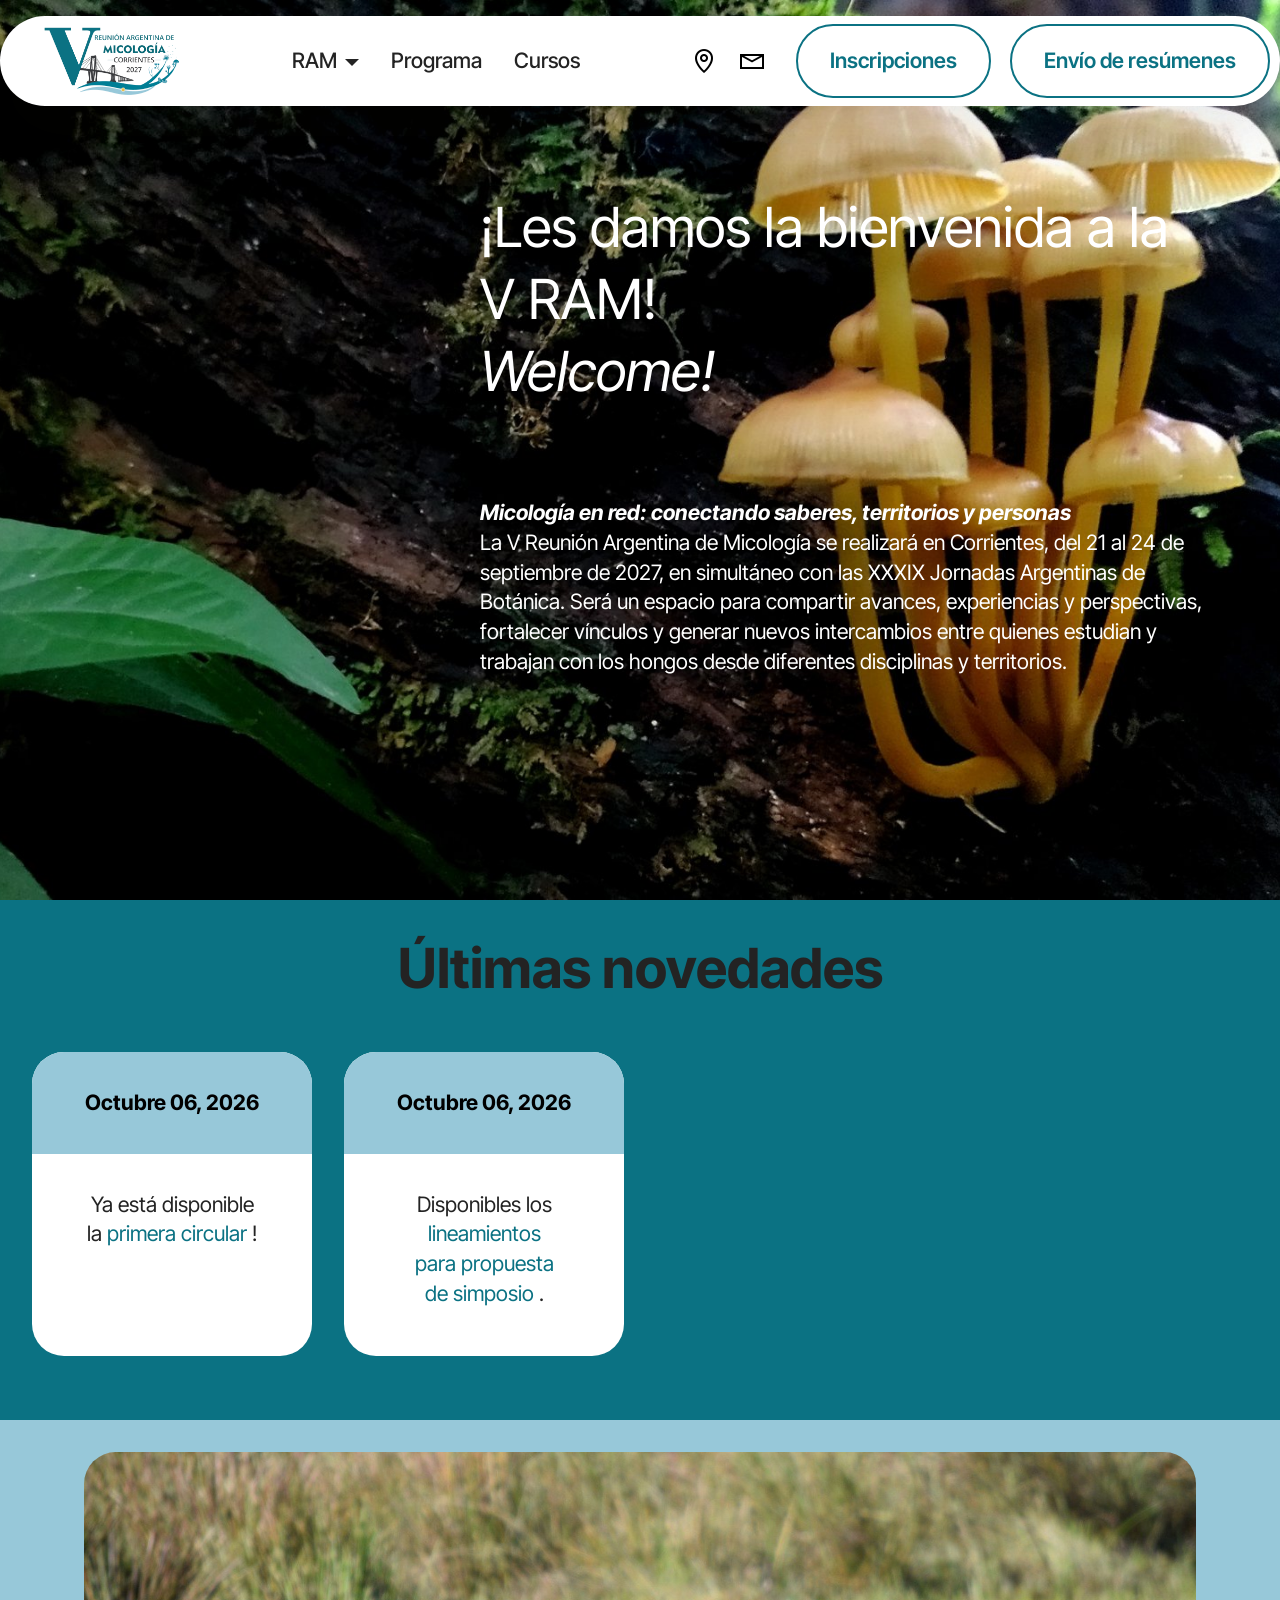
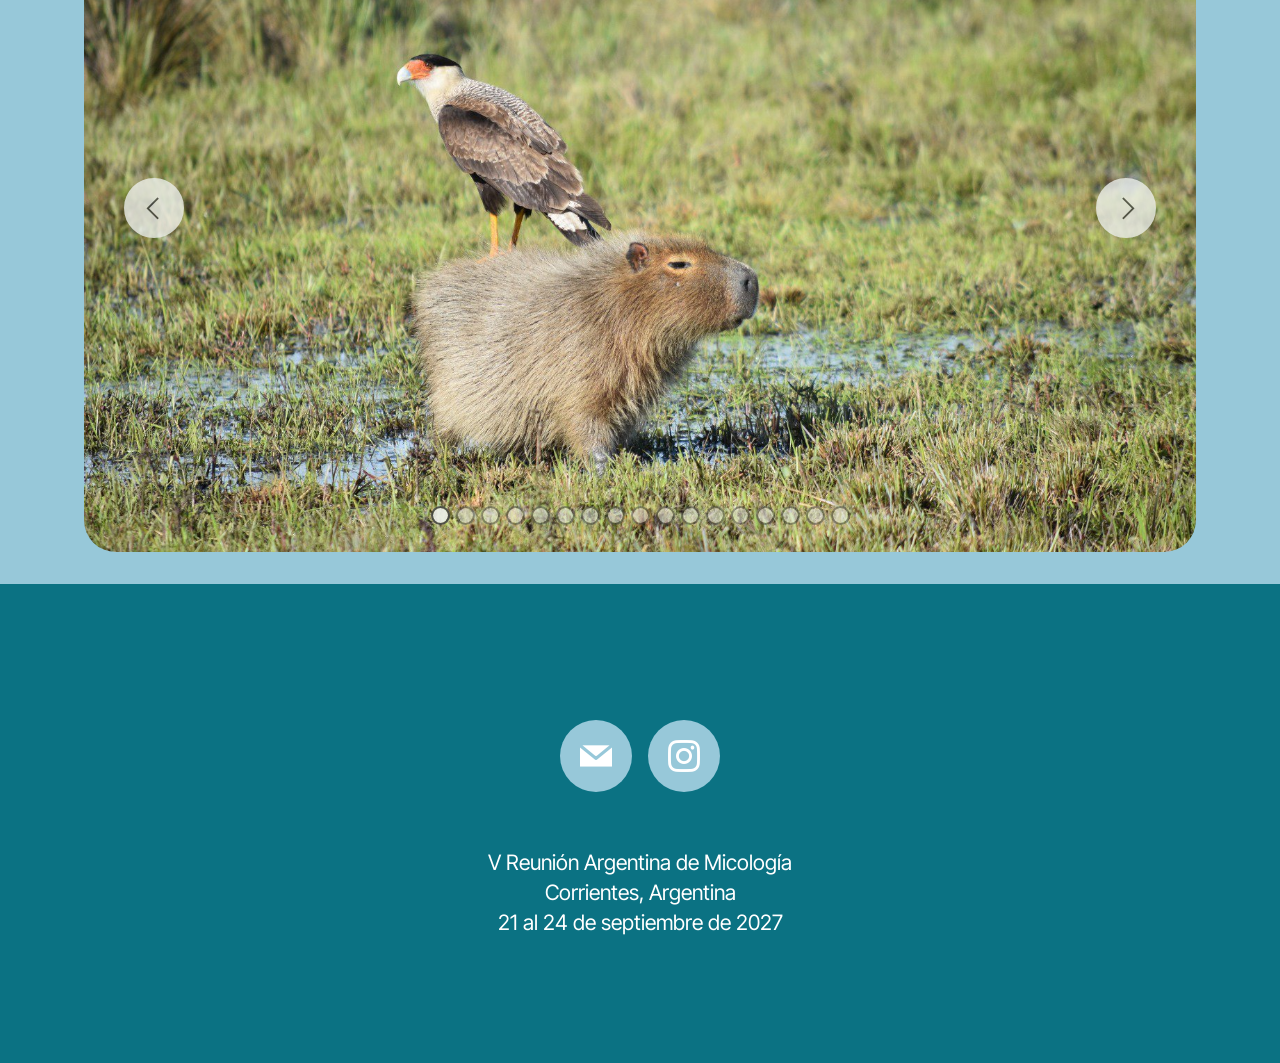
==== commit ca33fdd4: "Actualizacion" ====
--- a/Sitio web/index.html
+++ b/Sitio web/index.html
@@ -1,225 +1,407 @@
 <!DOCTYPE html>
-<html  >
-<head>
+<html>
+ <head>
   <!-- Site made with Mobirise Website Builder v6.1.9, https://mobirise.com -->
-  <meta charset="UTF-8">
-  <meta http-equiv="X-UA-Compatible" content="IE=edge">
-  <meta name="generator" content="Mobirise v6.1.9, mobirise.com">
-  <meta name="viewport" content="width=device-width, initial-scale=1, minimum-scale=1">
-  <link rel="shortcut icon" href="assets/images/v-128x128.png" type="image/x-icon">
-  <meta name="description" content="">
-  
-  
-  <title>V Reunión Argentina de Micología</title>
-  <link rel="stylesheet" href="assets/web/assets/mobirise-icons2/mobirise2.css">
-  <link rel="stylesheet" href="assets/bootstrap/css/bootstrap.min.css">
-  <link rel="stylesheet" href="assets/dropdown/css/style.css">
-  <link rel="stylesheet" href="assets/socicon/css/styles.css">
-  <link rel="stylesheet" href="assets/theme/css/style.css">
-  <link rel="preload" href="https://fonts.googleapis.com/css?family=Inter+Tight:100,200,300,400,500,600,700,800,900,100i,200i,300i,400i,500i,600i,700i,800i,900i&display=swap" as="style" onload="this.onload=null;this.rel='stylesheet'">
-  <noscript><link rel="stylesheet" href="https://fonts.googleapis.com/css?family=Inter+Tight:100,200,300,400,500,600,700,800,900,100i,200i,300i,400i,500i,600i,700i,800i,900i&display=swap"></noscript>
-  <link rel="preload" as="style" href="assets/mobirise/css/mbr-additional.css?v=Xys3tI"><link rel="stylesheet" href="assets/mobirise/css/mbr-additional.css?v=Xys3tI" type="text/css">
-
-  
-  
-  
-</head>
-<body>
-  
-  <section data-bs-version="5.1" class="menu menu2 cid-vwmxlg3b1n" once="menu" id="menu02-l">
-	
-
-	<nav class="navbar navbar-dropdown navbar-fixed-top navbar-expand-lg">
-		<div class="container">
-			<div class="navbar-brand">
-				<span class="navbar-logo">
-					<a href="index.html">
-						<img src="assets/images/logo-vram-276x143.png" alt="" style="height: 4.5rem;">
-					</a>
-				</span>
-				
-			</div>
-			<button class="navbar-toggler" type="button" data-toggle="collapse" data-bs-toggle="collapse" data-target="#navbarSupportedContent" data-bs-target="#navbarSupportedContent" aria-controls="navbarNavAltMarkup" aria-expanded="false" aria-label="Toggle navigation">
-				<div class="hamburger">
-					<span></span>
-					<span></span>
-					<span></span>
-					<span></span>
-				</div>
-			</button>
-			<div class="collapse navbar-collapse" id="navbarSupportedContent">
-				<ul class="navbar-nav nav-dropdown" data-app-modern-menu="true"><li class="nav-item">
-						<a class="nav-link link text-black text-primary display-4" href="circulares.html">Circulares</a>
-					</li>
-					<li class="nav-item">
-						<a class="nav-link link text-black text-primary display-4" href="cursos.html" aria-expanded="false">Cursos</a>
-					</li>
-					<li class="nav-item">
-						<a class="nav-link link text-black text-primary display-4" href="conferencistas.html">Conferencistas</a>
-					</li></ul>
-				<div class="icons-menu">
-					<a class="iconfont-wrapper" href="lugar.html">
-						<span class="p-2 mbr-iconfont mobi-mbri-map-pin mobi-mbri"></span>
-					</a>
-					<a class="iconfont-wrapper" href="index.html">
-						<span class="p-2 mbr-iconfont mobi-mbri-letter mobi-mbri"></span>
-					</a>
-					
-					
-				</div>
-				<div class="navbar-buttons mbr-section-btn"><a class="btn btn-warning-outline display-4" href="inscripcion.html">Inscripciones</a> <a class="btn btn-warning-outline display-4" href="resumenes.html">Envío de resúmenes</a></div>
-			</div>
-		</div>
-	</nav>
-</section>
-
-<section data-bs-version="5.1" class="start article2 cid-vwaXXMdhIV" id="article02-4">
-	
-
-	
-	
-
-	<div class="container">
-		<div class="row justify-content-center">
-			<div class="col-12 col-md-12 col-lg-5 image-wrapper">
-				<img class="w-100" src="assets/images/logo-1-1036x1036.png" alt="">
-			</div>
-			<div class="col-12 col-md-12 col-lg">
-				<div class="text-wrapper align-left">
-					<h3 class="mbr-section-title mbr-fonts-style mb-4 display-1">Bienvenidos!<div><em>Welcome!</em></div></h3>
-					<p class="mbr-text align-left mbr-fonts-style mb-4 display-7"><strong><em>Micología en red: conectando saberes, territorios y personas</em></strong><br>La V Reunión Argentina de Micología reunirá en Corrientes a investigadores/as, profesionales, estudiantes y personas vinculadas a las diferentes áreas de la micología.</p>
-					
-				</div>
-			</div>
-		</div>
-	</div>
-</section>
-
-<section data-bs-version="5.1" class="news08 cid-vw6m2N0T4a" id="news08-1">
-  
-  
-  <div class="container">
-    <div class="row justify-content-center mb-5">
-      <div class="col-12 content-head">
-        <div class="mbr-section-head">
-          <h4 class="mbr-section-title mbr-fonts-style align-center mb-0 display-2"><strong>Últimas novedades</strong></h4>
-          
-        </div>
-      </div>
+  <meta charset="utf-8"/>
+  <meta content="IE=edge" http-equiv="X-UA-Compatible"/>
+  <meta content="Mobirise v6.1.9, mobirise.com" name="generator"/>
+  <meta content="width=device-width, initial-scale=1, minimum-scale=1" name="viewport"/>
+  <link href="assets/images/v-128x128.png" rel="shortcut icon" type="image/x-icon"/>
+  <meta content="" name="description"/>
+  <title>
+   V Reunión Argentina de Micología
+  </title>
+  <link href="assets/web/assets/mobirise-icons2/mobirise2.css" rel="stylesheet"/>
+  <link href="assets/bootstrap/css/bootstrap.min.css" rel="stylesheet"/>
+  <link href="assets/dropdown/css/style.css" rel="stylesheet"/>
+  <link href="assets/socicon/css/styles.css" rel="stylesheet"/>
+  <link href="assets/theme/css/style.css" rel="stylesheet"/>
+  <link as="style" href="https://fonts.googleapis.com/css?family=Inter+Tight:100,200,300,400,500,600,700,800,900,100i,200i,300i,400i,500i,600i,700i,800i,900i&display=swap" onload="this.onload=null;this.rel='stylesheet'" rel="preload"/>
+  <noscript>
+   <link href="https://fonts.googleapis.com/css?family=Inter+Tight:100,200,300,400,500,600,700,800,900,100i,200i,300i,400i,500i,600i,700i,800i,900i&display=swap" rel="stylesheet"/>
+  </noscript>
+  <link as="style" href="assets/mobirise/css/mbr-additional.css?v=OhuxBQ" rel="preload"/>
+  <link href="assets/mobirise/css/mbr-additional.css?v=OhuxBQ" rel="stylesheet" type="text/css"/>
+ </head>
+ <body>
+  <section class="menu menu2 cid-vwmxlg3b1n" data-bs-version="5.1" id="menu02-l" once="menu">
+   <nav class="navbar navbar-dropdown navbar-fixed-top navbar-expand-lg">
+    <div class="container">
+     <div class="navbar-brand">
+      <span class="navbar-logo">
+       <a href="index.html">
+        <img alt="" src="assets/images/logo-vram-276x143.webp" style="height: 4.5rem;"/>
+       </a>
+      </span>
+     </div>
+     <button aria-controls="navbarNavAltMarkup" aria-expanded="false" aria-label="Toggle navigation" class="navbar-toggler" data-bs-target="#navbarSupportedContent" data-bs-toggle="collapse" data-target="#navbarSupportedContent" data-toggle="collapse" type="button">
+      <div class="hamburger">
+       <span>
+       </span>
+       <span>
+       </span>
+       <span>
+       </span>
+       <span>
+       </span>
+      </div>
+     </button>
+     <div class="collapse navbar-collapse" id="navbarSupportedContent">
+      <ul class="navbar-nav nav-dropdown" data-app-modern-menu="true">
+       <li class="nav-item dropdown">
+        <a aria-expanded="true" class="nav-link link text-black text-primary dropdown-toggle display-4" data-bs-auto-close="outside" data-bs-toggle="dropdown" data-toggle="dropdown-submenu" href="circulares.html">
+         RAM
+        </a>
+        <div aria-labelledby="dropdown-404" class="dropdown-menu">
+         <a class="text-black text-primary dropdown-item display-4" href="circulares.html">
+          Circulares
+         </a>
+         <a class="text-black text-primary dropdown-item display-4" href="organizacion.html">
+          Comisión organizadora
+         </a>
+         <a class="text-black text-primary dropdown-item display-4" href="conferencistas.html">
+          Conferencistas
+         </a>
+        </div>
+       </li>
+       <li class="nav-item">
+        <a class="nav-link link text-black text-primary display-4" href="programa.html">
+         Programa
+        </a>
+       </li>
+       <li class="nav-item">
+        <a aria-expanded="false" class="nav-link link text-black text-primary display-4" href="cursos.html">
+         Cursos
+        </a>
+       </li>
+      </ul>
+      <div class="icons-menu">
+       <a class="iconfont-wrapper" href="lugar.html">
+        <span class="p-2 mbr-iconfont mobi-mbri-map-pin mobi-mbri">
+        </span>
+       </a>
+       <a class="iconfont-wrapper" href="mailto:vramctes2027@gmail.com">
+        <span class="p-2 mbr-iconfont mobi-mbri-letter mobi-mbri">
+        </span>
+       </a>
+      </div>
+      <div class="navbar-buttons mbr-section-btn">
+       <a class="btn btn-warning-outline display-4" href="inscripcion.html">
+        Inscripciones
+       </a>
+       <a class="btn btn-warning-outline display-4" href="resumenes.html">
+        Envío de resúmenes
+       </a>
+      </div>
+     </div>
+    </div>
+   </nav>
+  </section>
+  <section class="start article2 cid-vwaXXMdhIV mbr-fullscreen" data-bs-version="5.1" id="article02-4">
+   <div class="container-fluid">
+    <div class="row justify-content-center">
+     <div class="col-12 col-md-12 col-lg-4 image-wrapper">
+      <img alt="" class="w-100" src="assets/images/pixel-1x1.webp"/>
+     </div>
+     <div class="col-12 col-md-12 col-lg">
+      <div class="text-wrapper align-left">
+       <h3 class="mbr-section-title mbr-fonts-style mb-4 display-2">
+        ¡Les damos la bienvenida a la V RAM!
+        <div>
+         <em>
+          Welcome!
+         </em>
+        </div>
+       </h3>
+       <p class="mbr-text align-left mbr-fonts-style mb-4 display-7">
+        <strong>
+         <em>
+          <br/>
+         </em>
+        </strong>
+        <br/>
+        <strong>
+         <em>
+          Micología en red: conectando saberes, territorios y personas
+         </em>
+        </strong>
+        <br/>
+        La V Reunión Argentina de Micología se realizará en Corrientes, del 21 al 24 de septiembre de 2027, en simultáneo con las XXXIX Jornadas Argentinas de Botánica. Será un espacio para compartir avances, experiencias y perspectivas, fortalecer vínculos y generar nuevos intercambios entre quienes estudian y trabajan con los hongos desde diferentes disciplinas y territorios.
+       </p>
+      </div>
+     </div>
+    </div>
+   </div>
+  </section>
+  <section class="pricing1 cid-vz1f0xXJUM" data-bs-version="5.1" id="pricing01-19">
+   <div class="container">
+    <div class="row justify-content-center">
+     <div class="col-12 content-head">
+      <div class="mbr-section-head mb-5">
+       <h4 class="mbr-section-title mbr-fonts-style align-center mb-0 display-2">
+        <strong>
+         Últimas novedades
+        </strong>
+       </h4>
+      </div>
+     </div>
     </div>
     <div class="row">
-      <div class="item features-image col-12 col-md-6 col-lg-3 active">
-        <div class="item-wrapper">
-          <div class="item-img mb-3">
-            <img src="assets/images/logo-596x596.png" alt="" title="" data-slide-to="1" data-bs-slide-to="1">
-          </div>
-          <div class="item-content align-left">
-            <h1 class="item-title mbr-fonts-style mt-0 mb-3 display-7">Septiembre 26, 2026</h1>
-            <h6 class="item-subtitle mbr-fonts-style mb-3 display-5">
-              <strong>Lanzamiento de la página</strong></h6>
-            
-            
-          </div>
-        </div>
-      </div>
-      
-      
-
-    </div>
-  </div>
-</section>
-
-<section data-bs-version="5.1" class="slider05 cid-vwmmZiCyZ2" id="slider05-h">
-    
-
-    <div class="container">
-        <div class="row justify-content-center">
-            <div class="col-12 col-md-11">
-                <div class="carousel slide carousel-fade" id="vwrxb4D1jA" data-ride="carousel" data-bs-ride="carousel" data-interval="5000" data-bs-interval="5000">
-                    <ol class="carousel-indicators">
-                        <li data-slide-to="0" data-bs-slide-to="0" class="active" data-target="#vwrxb4D1jA" data-bs-target="#vwrxb4D1jA"></li><li data-slide-to="1" data-bs-slide-to="1" class="" data-target="#vwrxb4D1jA" data-bs-target="#vwrxb4D1jA"></li><li data-slide-to="2" data-bs-slide-to="2" class="" data-target="#vwrxb4D1jA" data-bs-target="#vwrxb4D1jA"></li><li data-slide-to="3" data-bs-slide-to="3" class="" data-target="#vwrxb4D1jA" data-bs-target="#vwrxb4D1jA"></li><li data-slide-to="4" data-bs-slide-to="4" class="" data-target="#vwrxb4D1jA" data-bs-target="#vwrxb4D1jA"></li>
-                        
-                        
-                    </ol>
-                    <div class="carousel-inner">
-                        
-                        
-                        <div class="carousel-item slider-image item active">
-                            <div class="item-wrapper">
-                                
-                                <img class="d-block w-100" src="assets/images/whatsapp-image-2026-09-25-at-10.45.32-1600x1066.jpg" alt="Mobirise Website Builder" data-slide-to="0" data-bs-slide-to="0">
-                            </div>
-                        </div><div class="carousel-item slider-image item">
-                            <div class="item-wrapper">
-                                
-                                <img class="d-block w-100" src="assets/images/whatsapp-image-2026-09-25-at-10.45.31-1-1600x1066.jpg" alt="Mobirise Website Builder" data-slide-to="2" data-bs-slide-to="2">
-                            </div>
-                        </div><div class="carousel-item slider-image item">
-                            <div class="item-wrapper">
-                                
-                                <img class="d-block w-100" src="assets/images/whatsapp-image-2026-09-25-at-10.45.31-2-1600x1066.jpg" alt="Mobirise Website Builder" data-slide-to="3" data-bs-slide-to="3">
-                            </div>
-                        </div><div class="carousel-item slider-image item">
-                            <div class="item-wrapper">
-                                
-                                <img class="d-block w-100" src="assets/images/whatsapp-image-2026-09-25-at-10.45.31-1600x1066.jpg" alt="Mobirise Website Builder" data-slide-to="4" data-bs-slide-to="4">
-                            </div>
-                        </div><div class="carousel-item slider-image item">
-                            <div class="item-wrapper">
-                                
-                                <img class="d-block w-100" src="assets/images/whatsapp-image-2026-09-25-at-10.45.32-1-1600x1066.jpg" alt="Mobirise Website Builder" data-slide-to="5" data-bs-slide-to="5">
-                            </div>
-                        </div>
-                    </div>
-                    <a class="carousel-control carousel-control-prev" role="button" data-slide="prev" data-bs-slide="prev" href="#vwrxb4D1jA">
-                        <span class="mobi-mbri mobi-mbri-arrow-prev" aria-hidden="true"></span>
-                        <span class="sr-only visually-hidden">Previous</span>
-                    </a>
-                    <a class="carousel-control carousel-control-next" role="button" data-slide="next" data-bs-slide="next" href="#vwrxb4D1jA">
-                        <span class="mobi-mbri mobi-mbri-arrow-next" aria-hidden="true"></span>
-                        <span class="sr-only visually-hidden">Next</span>
-                    </a>
-                </div>
-            </div>
-        </div>
-    </div>
-</section>
-
-<section data-bs-version="5.1" class="footer3 cid-vwaWoXGsTa" once="footers" id="footer03-3">
-
-        
-
-    
-
-    <div class="container">
-        <div class="row">
-            
-
-            <div class="col-12 mt-4">
-                <div class="social-row">
-                    <div class="soc-item">
-                        <a href="mailto:amcspegazzini@gmail.com">
-                            <span class="mbr-iconfont display-7 socicon-mail socicon"></span>
-                        </a>
-                    </div>
-                    <div class="soc-item">
-                        <a href="index.html">
-                            <span class="mbr-iconfont socicon-instagram socicon"></span>
-                        </a>
-                    </div>
-                    
-                    
-                    
-                </div>
-            </div>
-            <div class="col-12 mt-5">
-                <p class="mbr-fonts-style copyright display-7">
-                    V Reunión Argentina de Micología<br>Corrientes, Argentina<br>21 al 24 de septiembre de 2027<br><br></p>
-            </div>
-        </div>
-    </div>
-</section><section class="display-7" style="padding: 0;align-items: center;justify-content: center;flex-wrap: wrap;    align-content: center;display: flex;position: relative;height: 4rem;"><a href="https://mobiri.se/2850051" style="flex: 1 1;height: 4rem;position: absolute;width: 100%;z-index: 1;"><img alt="" style="height: 4rem;" src="[data-uri]"></a><p style="margin: 0;text-align: center;" class="display-7">&#8204;</p><a style="z-index:1" href="https://mobirise.com"> Website Software</a></section><script src="assets/bootstrap/js/bootstrap.bundle.min.js"></script>  <script src="assets/smoothscroll/smooth-scroll.js"></script>  <script src="assets/ytplayer/index.js"></script>  <script src="assets/dropdown/js/navbar-dropdown.js"></script>  <script src="assets/theme/js/script.js"></script>  
-  
-  
-</body>
-</html>+     <div class="item features-without-image col-12 col-md-6 col-lg-3 item-mb">
+      <div class="item-wrapper">
+       <div class="item-head">
+        <h6 class="item-subtitle mbr-fonts-style mt-0 mb-0 display-7">
+         <strong>
+          Octubre 06, 2026
+         </strong>
+        </h6>
+       </div>
+       <div class="item-content">
+        <p class="mbr-text mbr-fonts-style display-7">
+         Ya está disponible
+         <br/>
+         la
+         <a class="text-warning" href="circulares.html">
+          primera circular
+         </a>
+         !
+        </p>
+       </div>
+      </div>
+     </div>
+     <div class="item features-without-image col-12 col-md-6 col-lg-3 item-mb">
+      <div class="item-wrapper">
+       <div class="item-head">
+        <h6 class="item-subtitle mbr-fonts-style mt-0 mb-0 display-7">
+         <strong>
+          Octubre 06, 2026
+         </strong>
+        </h6>
+       </div>
+       <div class="item-content">
+        <p class="mbr-text mbr-fonts-style display-7">
+         Disponibles los
+         <a class="text-warning" href="assets/files/Lineamientos-PropuestaparaSimposios.pdf" target="_blank">
+          lineamientos
+         </a>
+         <br/>
+         <a class="text-warning" href="assets/files/Lineamientos-PropuestaparaSimposios.pdf" target="_blank">
+          para propuesta
+         </a>
+         <br/>
+         <a class="text-warning" href="assets/files/Lineamientos-PropuestaparaSimposios.pdf" target="_blank">
+          de simposio
+         </a>
+         .
+        </p>
+       </div>
+      </div>
+     </div>
+    </div>
+   </div>
+  </section>
+  <section class="slider05 cid-vwmmZiCyZ2" data-bs-version="5.1" id="slider05-h">
+   <div class="container">
+    <div class="row justify-content-center">
+     <div class="col-12 col-md-11">
+      <div class="carousel slide carousel-fade" data-bs-interval="5000" data-bs-ride="carousel" data-interval="5000" data-ride="carousel" id="vz1nALbGqR">
+       <ol class="carousel-indicators">
+        <li class="active" data-bs-slide-to="0" data-bs-target="#vz1nALbGqR" data-slide-to="0" data-target="#vz1nALbGqR">
+        </li>
+        <li class="" data-bs-slide-to="1" data-bs-target="#vz1nALbGqR" data-slide-to="1" data-target="#vz1nALbGqR">
+        </li>
+        <li class="" data-bs-slide-to="2" data-bs-target="#vz1nALbGqR" data-slide-to="2" data-target="#vz1nALbGqR">
+        </li>
+        <li class="" data-bs-slide-to="3" data-bs-target="#vz1nALbGqR" data-slide-to="3" data-target="#vz1nALbGqR">
+        </li>
+        <li class="" data-bs-slide-to="4" data-bs-target="#vz1nALbGqR" data-slide-to="4" data-target="#vz1nALbGqR">
+        </li>
+        <li class="" data-bs-slide-to="5" data-bs-target="#vz1nALbGqR" data-slide-to="5" data-target="#vz1nALbGqR">
+        </li>
+        <li class="" data-bs-slide-to="6" data-bs-target="#vz1nALbGqR" data-slide-to="6" data-target="#vz1nALbGqR">
+        </li>
+        <li class="" data-bs-slide-to="7" data-bs-target="#vz1nALbGqR" data-slide-to="7" data-target="#vz1nALbGqR">
+        </li>
+        <li class="" data-bs-slide-to="8" data-bs-target="#vz1nALbGqR" data-slide-to="8" data-target="#vz1nALbGqR">
+        </li>
+        <li class="" data-bs-slide-to="9" data-bs-target="#vz1nALbGqR" data-slide-to="9" data-target="#vz1nALbGqR">
+        </li>
+        <li class="" data-bs-slide-to="10" data-bs-target="#vz1nALbGqR" data-slide-to="10" data-target="#vz1nALbGqR">
+        </li>
+        <li class="" data-bs-slide-to="11" data-bs-target="#vz1nALbGqR" data-slide-to="11" data-target="#vz1nALbGqR">
+        </li>
+        <li class="" data-bs-slide-to="12" data-bs-target="#vz1nALbGqR" data-slide-to="12" data-target="#vz1nALbGqR">
+        </li>
+        <li class="" data-bs-slide-to="13" data-bs-target="#vz1nALbGqR" data-slide-to="13" data-target="#vz1nALbGqR">
+        </li>
+        <li class="" data-bs-slide-to="14" data-bs-target="#vz1nALbGqR" data-slide-to="14" data-target="#vz1nALbGqR">
+        </li>
+        <li class="" data-bs-slide-to="15" data-bs-target="#vz1nALbGqR" data-slide-to="15" data-target="#vz1nALbGqR">
+        </li>
+        <li class="" data-bs-slide-to="16" data-bs-target="#vz1nALbGqR" data-slide-to="16" data-target="#vz1nALbGqR">
+        </li>
+       </ol>
+       <div class="carousel-inner">
+        <div class="carousel-item slider-image item active">
+         <div class="item-wrapper">
+          <img alt="Mobirise Website Builder" class="d-block w-100" data-bs-slide-to="1" data-slide-to="1" src="assets/images/whatsapp-image-2026-09-25-at-10.45.31-2-1600x1066.webp"/>
+         </div>
+        </div>
+        <div class="carousel-item slider-image item">
+         <div class="item-wrapper">
+          <img alt="Mobirise Website Builder" class="d-block w-100" data-bs-slide-to="1" data-slide-to="1" src="assets/images/macrolepiota-1600x1067.webp"/>
+         </div>
+        </div>
+        <div class="carousel-item slider-image item">
+         <div class="item-wrapper">
+          <img alt="Mobirise Website Builder" class="d-block w-100" data-bs-slide-to="2" data-slide-to="2" src="assets/images/whatsapp-image-2026-09-25-at-10.45.31-1600x1066.webp"/>
+         </div>
+        </div>
+        <div class="carousel-item slider-image item">
+         <div class="item-wrapper">
+          <img alt="Mobirise Website Builder" class="d-block w-100" data-bs-slide-to="4" data-slide-to="4" src="assets/images/rio-corriente-marisi-lopez-7-1600x1067.webp"/>
+         </div>
+        </div>
+        <div class="carousel-item slider-image item">
+         <div class="item-wrapper">
+          <img alt="Mobirise Website Builder" class="d-block w-100" data-bs-slide-to="4" data-slide-to="4" src="assets/images/copia-de-lentinus2-1600x1070.webp"/>
+         </div>
+        </div>
+        <div class="carousel-item slider-image item">
+         <div class="item-wrapper">
+          <img alt="Mobirise Website Builder" class="d-block w-100" data-bs-slide-to="5" data-slide-to="5" src="assets/images/whatsapp-image-2026-09-25-at-10.45.32-1-1600x1066.webp"/>
+         </div>
+        </div>
+        <div class="carousel-item slider-image item">
+         <div class="item-wrapper">
+          <img alt="Mobirise Website Builder" class="d-block w-100" data-bs-slide-to="7" data-slide-to="7" src="assets/images/mv2-971x545.webp"/>
+         </div>
+        </div>
+        <div class="carousel-item slider-image item">
+         <div class="item-wrapper">
+          <img alt="Mobirise Website Builder" class="d-block w-100" data-bs-slide-to="8" data-slide-to="8" src="assets/images/ctes-ig21-4-10-1600x1067.webp"/>
+         </div>
+        </div>
+        <div class="carousel-item slider-image item">
+         <div class="item-wrapper">
+          <img alt="Mobirise Website Builder" class="d-block w-100" data-bs-slide-to="8" data-slide-to="8" src="assets/images/copia-de-dsc-568-1600x1067.webp"/>
+         </div>
+        </div>
+        <div class="carousel-item slider-image item">
+         <div class="item-wrapper">
+          <img alt="Mobirise Website Builder" class="d-block w-100" data-bs-slide-to="9" data-slide-to="9" src="assets/images/niv-3524-mycena-12-1600x1006.webp"/>
+         </div>
+        </div>
+        <div class="carousel-item slider-image item">
+         <div class="item-wrapper">
+          <img alt="Mobirise Website Builder" class="d-block w-100" data-bs-slide-to="10" data-slide-to="10" src="assets/images/copia-de-img-20250619-161317-1536x2208.webp"/>
+         </div>
+        </div>
+        <div class="carousel-item slider-image item">
+         <div class="item-wrapper">
+          <img alt="Mobirise Website Builder" class="d-block w-100" data-bs-slide-to="11" data-slide-to="11" src="assets/images/copia-de-dscn4492-1600x1200.webp"/>
+         </div>
+        </div>
+        <div class="carousel-item slider-image item">
+         <div class="item-wrapper">
+          <img alt="Mobirise Website Builder" class="d-block w-100" data-bs-slide-to="17" data-slide-to="17" src="assets/images/colonia-carlos-pellegrini-rewilding-argentina-55-1600x1067.webp"/>
+         </div>
+        </div>
+        <div class="carousel-item slider-image item">
+         <div class="item-wrapper">
+          <img alt="Mobirise Website Builder" class="d-block w-100" data-bs-slide-to="18" data-slide-to="18" src="assets/images/1-foto-portada-1600x898.webp"/>
+         </div>
+        </div>
+        <div class="carousel-item slider-image item">
+         <div class="item-wrapper">
+          <img alt="Mobirise Website Builder" class="d-block w-100" data-bs-slide-to="14" data-slide-to="14" src="assets/images/whatsapp-image-2026-09-25-at-10.45.32-1600x1066.webp"/>
+         </div>
+        </div>
+        <div class="carousel-item slider-image item">
+         <div class="item-wrapper">
+          <img alt="Mobirise Website Builder" class="d-block w-100" data-bs-slide-to="15" data-slide-to="15" src="assets/images/isla-malvinas-i-1024x768.webp"/>
+         </div>
+        </div>
+        <div class="carousel-item slider-image item">
+         <div class="item-wrapper">
+          <img alt="Mobirise Website Builder" class="d-block w-100" data-bs-slide-to="1" data-slide-to="1" src="assets/images/whatsapp-image-2026-09-25-at-10.45.31-1-1600x1066.webp"/>
+         </div>
+        </div>
+       </div>
+       <a class="carousel-control carousel-control-prev" data-bs-slide="prev" data-slide="prev" href="#vz1nALbGqR" role="button">
+        <span aria-hidden="true" class="mobi-mbri mobi-mbri-arrow-prev">
+        </span>
+        <span class="sr-only visually-hidden">
+         Previous
+        </span>
+       </a>
+       <a class="carousel-control carousel-control-next" data-bs-slide="next" data-slide="next" href="#vz1nALbGqR" role="button">
+        <span aria-hidden="true" class="mobi-mbri mobi-mbri-arrow-next">
+        </span>
+        <span class="sr-only visually-hidden">
+         Next
+        </span>
+       </a>
+      </div>
+     </div>
+    </div>
+   </div>
+  </section>
+  <section class="footer3 cid-vwaWoXGsTa" data-bs-version="5.1" id="footer03-3" once="footers">
+   <div class="container">
+    <div class="row">
+     <div class="col-12 mt-4">
+      <div class="social-row">
+       <div class="soc-item">
+        <a href="mailto:vramctes2027@gmail.com">
+         <span class="mbr-iconfont display-7 socicon-mail socicon">
+         </span>
+        </a>
+       </div>
+       <div class="soc-item">
+        <a href="https://www.instagram.com/amcspegazzini/" target="_blank">
+         <span class="mbr-iconfont socicon-instagram socicon">
+         </span>
+        </a>
+       </div>
+      </div>
+     </div>
+     <div class="col-12 mt-5">
+      <p class="mbr-fonts-style copyright display-7">
+       V Reunión Argentina de Micología
+       <br/>
+       Corrientes, Argentina
+       <br/>
+       21 al 24 de septiembre de 2027
+       <br/>
+       <br/>
+      </p>
+     </div>
+    </div>
+   </div>
+  </section>
+  <!--
+  <section class="display-7" style="padding: 0;align-items: center;justify-content: center;flex-wrap: wrap;    align-content: center;display: flex;position: relative;height: 4rem;">
+   <a href="https://mobiri.se/2850051" style="flex: 1 1;height: 4rem;position: absolute;width: 100%;z-index: 1;">
+    <img alt="" src="[data-uri]" style="height: 4rem;"/>
+   </a>
+   <p class="display-7" style="margin: 0;text-align: center;">
+    ‌
+   </p>
+   <a href="https://mobirise.com/builder/ai-website-maker.html" style="z-index:1">
+    AI Website Maker
+   </a>
+  </section>
+  -->
+  <script src="assets/bootstrap/js/bootstrap.bundle.min.js">
+  </script>
+  <script src="assets/smoothscroll/smooth-scroll.js">
+  </script>
+  <script src="assets/ytplayer/index.js">
+  </script>
+  <script src="assets/dropdown/js/navbar-dropdown.js">
+  </script>
+  <script src="assets/theme/js/script.js">
+  </script>
+ </body>
+</html>
--- a/Sitio web/assets/mobirise/css/mbr-additional.css
+++ b/Sitio web/assets/mobirise/css/mbr-additional.css
@@ -1339,9 +1339,7 @@
   }
 }
 .cid-vwaXXMdhIV {
-  padding-top: 8rem;
-  padding-bottom: 4rem;
-  background-color: #0b7283;
+  background-image: url("../../../assets/images/niv-3524-mycena-12-1600x1006.webp");
 }
 .cid-vwaXXMdhIV .mbr-fallback-image.disabled {
   display: none;
@@ -1374,64 +1372,127 @@
   }
 }
 .cid-vwaXXMdhIV .mbr-section-title {
-  color: #000000;
+  color: #ffffff;
 }
 .cid-vwaXXMdhIV .mbr-text,
 .cid-vwaXXMdhIV .mbr-section-btn {
+  color: #ffffff;
+}
+.cid-vz1f0xXJUM {
+  padding-top: 2rem;
+  padding-bottom: 2rem;
+  background-color: #0b7283;
+}
+.cid-vz1f0xXJUM .item-mb {
+  margin-bottom: 2rem;
+}
+@media (max-width: 767px) {
+  .cid-vz1f0xXJUM .item-mb {
+    margin-bottom: 1rem;
+  }
+}
+.cid-vz1f0xXJUM .item-head {
+  background: #97c8d9;
+  padding: 2.25rem;
+}
+@media (min-width: 992px) and (max-width: 1200px) {
+  .cid-vz1f0xXJUM .item-head {
+    padding: 2rem 1.5rem;
+    margin-bottom: 2rem;
+  }
+}
+@media (max-width: 767px) {
+  .cid-vz1f0xXJUM .item-head {
+    padding: 2rem 1.5rem;
+    margin-bottom: 2rem;
+  }
+}
+.cid-vz1f0xXJUM .item-content {
+  padding: 2.25rem 2.25rem 0;
+  background: #ffffff;
+}
+@media (min-width: 992px) and (max-width: 1200px) {
+  .cid-vz1f0xXJUM .item-content {
+    padding: 0rem 1.5rem;
+  }
+}
+@media (max-width: 767px) {
+  .cid-vz1f0xXJUM .item-content {
+    padding: 0rem 1.5rem;
+  }
+}
+.cid-vz1f0xXJUM .item-wrapper {
+  border-radius: 2rem;
+  overflow: hidden;
+  margin-bottom: 2rem;
+  background: #ffffff;
+  padding: 0rem;
+  height: 100%;
+  display: flex;
+  flex-flow: column nowrap;
+}
+@media (max-width: 767px) {
+  .cid-vz1f0xXJUM .item-wrapper {
+    margin-bottom: 1rem;
+  }
+}
+@media (min-width: 992px) and (max-width: 1200px) {
+  .cid-vz1f0xXJUM .item-wrapper .item-footer {
+    padding: 0 1.5rem 3rem;
+  }
+}
+@media (min-width: 1201px) {
+  .cid-vz1f0xXJUM .item-wrapper .item-footer {
+    padding: 0 2rem 3rem;
+  }
+}
+.cid-vz1f0xXJUM .btn {
+  width: -webkit-fill-available;
+}
+.cid-vz1f0xXJUM .item:focus,
+.cid-vz1f0xXJUM span:focus {
+  outline: none;
+}
+.cid-vz1f0xXJUM .mbr-section-btn {
+  margin-top: auto !important;
+  padding: 2rem 2rem 0;
+}
+@media (max-width: 991px) {
+  .cid-vz1f0xXJUM .mbr-section-btn {
+    padding: 0rem 2.25rem 2rem;
+  }
+}
+@media (max-width: 767px) {
+  .cid-vz1f0xXJUM .mbr-section-btn {
+    padding: 0rem 1.5rem;
+    margin-bottom: 2rem;
+  }
+}
+.cid-vz1f0xXJUM .mbr-section-title {
+  color: #232323;
+}
+.cid-vz1f0xXJUM .mbr-section-subtitle {
+  color: #ffffff;
+}
+.cid-vz1f0xXJUM .mbr-text,
+.cid-vz1f0xXJUM .mbr-section-btn {
+  text-align: center;
+}
+.cid-vz1f0xXJUM .item-title {
+  text-align: left;
   color: #000000;
 }
-.cid-vw6m2N0T4a {
-  padding-top: 3rem;
-  padding-bottom: 3rem;
-  background-color: #97c8d9;
-}
-.cid-vw6m2N0T4a .item-subtitle {
-  line-height: 1.2;
+.cid-vz1f0xXJUM .item-subtitle {
+  text-align: center;
   color: #000000;
 }
-.cid-vw6m2N0T4a img,
-.cid-vw6m2N0T4a .item-img {
-  width: 100%;
-  height: 100%;
-  height: 300px;
-  object-fit: cover;
-}
-.cid-vw6m2N0T4a .item:focus,
-.cid-vw6m2N0T4a span:focus {
-  outline: none;
-}
-.cid-vw6m2N0T4a .item {
-  margin-bottom: 2rem;
-}
-@media (max-width: 767px) {
-  .cid-vw6m2N0T4a .item {
-    margin-bottom: 1rem;
-  }
-}
-.cid-vw6m2N0T4a .item-wrapper {
-  position: relative;
-  border-radius: 4px;
-  height: 100%;
-  display: flex;
-  flex-flow: column nowrap;
-}
-.cid-vw6m2N0T4a .mbr-section-title {
-  color: #232323;
-}
-.cid-vw6m2N0T4a .mbr-text,
-.cid-vw6m2N0T4a .mbr-section-btn {
-  color: #232323;
-}
-.cid-vw6m2N0T4a .item-title {
-  color: #232323;
-}
-.cid-vw6m2N0T4a .content-head {
+.cid-vz1f0xXJUM .content-head {
   max-width: 800px;
 }
 .cid-vwmmZiCyZ2 {
   padding-top: 2rem;
   padding-bottom: 2rem;
-  background-color: #0b7283;
+  background-color: #97c8d9;
 }
 @media (min-width: 992px) {
   .cid-vwmmZiCyZ2 .carousel {
@@ -1569,7 +1630,7 @@
 }
 .cid-vwaWoXGsTa .social-row .soc-item a:hover .mbr-iconfont,
 .cid-vwaWoXGsTa .social-row .soc-item a:focus .mbr-iconfont {
-  background-color: #bcef9b;
+  background-color: #acc4cc;
 }
 .cid-vwaWoXGsTa .social-row .soc-item a .mbr-iconfont {
   width: 72px;
@@ -1579,7 +1640,7 @@
   justify-content: center;
   border-radius: 100%;
   font-size: 32px;
-  background-color: #9fe870;
+  background-color: #97c8d9;
   color: #ffffff;
   transition: all 0.3s ease-in-out;
 }
@@ -2163,55 +2224,19 @@
     padding: 1rem;
   }
 }
-.cid-vwb1hGjHQr {
+.cid-vx857GfY82 {
   padding-top: 10rem;
-  padding-bottom: 6rem;
-  background-color: #0b7283;
-}
-.cid-vwb1hGjHQr .item-wrapper img {
-  width: 80px;
-  height: 80px;
-  object-fit: cover;
-  border-radius: 50% !important;
-}
-.cid-vwb1hGjHQr .item-wrapper {
-  background: #ffffff;
-  margin-bottom: 2rem;
-  padding: 2.25rem;
-}
-@media (min-width: 992px) and (max-width: 1200px) {
-  .cid-vwb1hGjHQr .item-wrapper {
-    padding: 1.5rem;
-    margin-bottom: 2rem;
-  }
-}
-@media (max-width: 767px) {
-  .cid-vwb1hGjHQr .item-wrapper {
-    padding: 1.5rem;
-    margin-bottom: 1rem;
-  }
-}
-.cid-vwb1hGjHQr .card-title,
-.cid-vwb1hGjHQr .iconfont-wrapper {
+  padding-bottom: 4rem;
+  background-color: #97c8d9;
+}
+.cid-vx857GfY82 .mbr-text {
   color: #000000;
 }
-.cid-vwb1hGjHQr .card-text {
+.cid-vx857GfY82 .mbr-section-subtitle {
   color: #000000;
-  text-align: left;
-}
-.cid-vwb1hGjHQr .content-head {
-  max-width: 800px;
-}
-.cid-vwb1hGjHQr .mbr-section-title {
-  color: #000000;
-}
-.cid-vwb1hGjHQr .card-title,
-.cid-vwb1hGjHQr .img-wrapper {
-  text-align: center;
-}
-.cid-vwb1hGjHQr .img-wrapper {
-  display: flex;
-  justify-content: center;
+}
+.cid-vx857GfY82 .mbr-section-title {
+  color: #232323;
 }
 .cid-vwaWoXGsTa {
   padding-top: 6rem;
@@ -2229,7 +2254,7 @@
 }
 .cid-vwaWoXGsTa .social-row .soc-item a:hover .mbr-iconfont,
 .cid-vwaWoXGsTa .social-row .soc-item a:focus .mbr-iconfont {
-  background-color: #bcef9b;
+  background-color: #acc4cc;
 }
 .cid-vwaWoXGsTa .social-row .soc-item a .mbr-iconfont {
   width: 72px;
@@ -2239,7 +2264,7 @@
   justify-content: center;
   border-radius: 100%;
   font-size: 32px;
-  background-color: #9fe870;
+  background-color: #97c8d9;
   color: #ffffff;
   transition: all 0.3s ease-in-out;
 }
@@ -2826,7 +2851,7 @@
 .cid-vwb0IIBzwA {
   padding-top: 10rem;
   padding-bottom: 5rem;
-  background-color: #0b7283;
+  background-color: #97c8d9;
 }
 .cid-vwb0IIBzwA .mbr-fallback-image.disabled {
   display: none;
@@ -2866,10 +2891,10 @@
 .cid-vwb0IIBzwA .card-title,
 .cid-vwb0IIBzwA .card-box {
   text-align: left;
-  color: #000000;
+  color: #232323;
 }
 .cid-vwaWoXGsTa {
-  padding-top: 0rem;
+  padding-top: 6rem;
   padding-bottom: 6rem;
   background-color: #0b7283;
 }
@@ -2884,7 +2909,7 @@
 }
 .cid-vwaWoXGsTa .social-row .soc-item a:hover .mbr-iconfont,
 .cid-vwaWoXGsTa .social-row .soc-item a:focus .mbr-iconfont {
-  background-color: #bcef9b;
+  background-color: #acc4cc;
 }
 .cid-vwaWoXGsTa .social-row .soc-item a .mbr-iconfont {
   width: 72px;
@@ -2894,7 +2919,7 @@
   justify-content: center;
   border-radius: 100%;
   font-size: 32px;
-  background-color: #9fe870;
+  background-color: #97c8d9;
   color: #ffffff;
   transition: all 0.3s ease-in-out;
 }
@@ -3480,8 +3505,8 @@
 }
 .cid-vwb0l0Vz3g {
   padding-top: 10rem;
-  padding-bottom: 6rem;
-  background-color: #0b7283;
+  padding-bottom: 2rem;
+  background-color: #97c8d9;
 }
 .cid-vwb0l0Vz3g .item-subtitle {
   line-height: 1.2;
@@ -3547,7 +3572,7 @@
 }
 .cid-vwaWoXGsTa .social-row .soc-item a:hover .mbr-iconfont,
 .cid-vwaWoXGsTa .social-row .soc-item a:focus .mbr-iconfont {
-  background-color: #bcef9b;
+  background-color: #acc4cc;
 }
 .cid-vwaWoXGsTa .social-row .soc-item a .mbr-iconfont {
   width: 72px;
@@ -3557,7 +3582,7 @@
   justify-content: center;
   border-radius: 100%;
   font-size: 32px;
-  background-color: #9fe870;
+  background-color: #97c8d9;
   color: #ffffff;
   transition: all 0.3s ease-in-out;
 }
@@ -4142,9 +4167,9 @@
   }
 }
 .cid-vwaZGhWlGX {
-  padding-top: 9rem;
-  padding-bottom: 5rem;
-  background-color: #0b7283;
+  padding-top: 10rem;
+  padding-bottom: 10rem;
+  background-color: #97c8d9;
 }
 .cid-vwaZGhWlGX .mbr-text {
   color: #000000;
@@ -4153,7 +4178,7 @@
   color: #000000;
 }
 .cid-vwaZGhWlGX .mbr-section-title {
-  color: #000000;
+  color: #232323;
 }
 .cid-vwaWoXGsTa {
   padding-top: 6rem;
@@ -4171,7 +4196,7 @@
 }
 .cid-vwaWoXGsTa .social-row .soc-item a:hover .mbr-iconfont,
 .cid-vwaWoXGsTa .social-row .soc-item a:focus .mbr-iconfont {
-  background-color: #bcef9b;
+  background-color: #acc4cc;
 }
 .cid-vwaWoXGsTa .social-row .soc-item a .mbr-iconfont {
   width: 72px;
@@ -4181,7 +4206,7 @@
   justify-content: center;
   border-radius: 100%;
   font-size: 32px;
-  background-color: #9fe870;
+  background-color: #97c8d9;
   color: #ffffff;
   transition: all 0.3s ease-in-out;
 }
@@ -4766,9 +4791,9 @@
   }
 }
 .cid-vwmyNsJ2OO {
-  padding-top: 9rem;
-  padding-bottom: 5rem;
-  background-color: #0b7283;
+  padding-top: 10rem;
+  padding-bottom: 8rem;
+  background-color: #97c8d9;
 }
 .cid-vwmyNsJ2OO .mbr-text {
   color: #000000;
@@ -4777,7 +4802,7 @@
   color: #000000;
 }
 .cid-vwmyNsJ2OO .mbr-section-title {
-  color: #000000;
+  color: #232323;
 }
 .cid-vwmyNsSkxa {
   padding-top: 6rem;
@@ -4795,7 +4820,7 @@
 }
 .cid-vwmyNsSkxa .social-row .soc-item a:hover .mbr-iconfont,
 .cid-vwmyNsSkxa .social-row .soc-item a:focus .mbr-iconfont {
-  background-color: #bcef9b;
+  background-color: #acc4cc;
 }
 .cid-vwmyNsSkxa .social-row .soc-item a .mbr-iconfont {
   width: 72px;
@@ -4805,7 +4830,7 @@
   justify-content: center;
   border-radius: 100%;
   font-size: 32px;
-  background-color: #9fe870;
+  background-color: #97c8d9;
   color: #ffffff;
   transition: all 0.3s ease-in-out;
 }
@@ -5391,8 +5416,8 @@
 }
 .cid-vwqMJBgeYd {
   padding-top: 10rem;
-  padding-bottom: 5rem;
-  background: #0b7283;
+  padding-bottom: 1rem;
+  background: #97c8d9;
 }
 .cid-vwqMJBgeYd .mbr-fallback-image.disabled {
   display: none;
@@ -5468,9 +5493,134 @@
 .cid-vwqMJBgeYd .content-head {
   max-width: 800px;
 }
+.cid-vx8620WkId {
+  padding-top: 2rem;
+  padding-bottom: 3rem;
+  background-color: #97c8d9;
+}
+@media (min-width: 992px) {
+  .cid-vx8620WkId .carousel {
+    max-height: 600px;
+  }
+  .cid-vx8620WkId .carousel img {
+    height: 600px;
+    object-fit: cover;
+  }
+}
+@media (max-width: 991px) and (min-width: 768px) {
+  .cid-vx8620WkId .carousel {
+    min-height: 390px;
+  }
+  .cid-vx8620WkId .carousel img {
+    height: 390px;
+    object-fit: cover;
+  }
+}
+@media (max-width: 767px) {
+  .cid-vx8620WkId .carousel {
+    min-height: 330px;
+  }
+  .cid-vx8620WkId .carousel img {
+    height: 330px;
+    object-fit: cover;
+  }
+  .cid-vx8620WkId .container .carousel-control {
+    margin-bottom: 0;
+  }
+  .cid-vx8620WkId .content-slider-wrap {
+    width: 100% !important;
+  }
+}
+.cid-vx8620WkId .carousel,
+.cid-vx8620WkId .carousel-inner {
+  display: flex;
+  align-items: center;
+}
+.cid-vx8620WkId .item-wrapper {
+  width: 100%;
+}
+.cid-vx8620WkId .item-menu-overlay {
+  border-radius: 2rem;
+}
+.cid-vx8620WkId .carousel-control:hover {
+  background: #1b1b1b;
+  color: #fff;
+  opacity: 1;
+}
+.cid-vx8620WkId .mobi-mbri-arrow-next {
+  margin-left: 5px;
+}
+.cid-vx8620WkId .mobi-mbri-arrow-prev {
+  margin-right: 5px;
+}
+.cid-vx8620WkId .container .carousel-indicators {
+  margin-bottom: 3px;
+}
+.cid-vx8620WkId .carousel-control {
+  top: 50%;
+  width: 60px;
+  height: 60px;
+  margin-top: -1.5rem;
+  font-size: 22px;
+  background-color: rgba(0, 0, 0, 0.5);
+  border: 2px solid #fff;
+  border-radius: 50%;
+  transition: all 0.3s;
+}
+.cid-vx8620WkId .carousel-control.carousel-control-prev {
+  left: 0;
+  margin-left: 2.5rem;
+}
+.cid-vx8620WkId .carousel-control.carousel-control-next {
+  right: 0;
+  margin-right: 2.5rem;
+}
+@media (max-width: 767px) {
+  .cid-vx8620WkId .carousel-control {
+    top: auto;
+    bottom: 1rem;
+  }
+}
+.cid-vx8620WkId .carousel-indicators {
+  position: absolute;
+  bottom: 0;
+  margin-bottom: 1.5rem !important;
+}
+.cid-vx8620WkId .carousel-indicators li {
+  max-width: 15px;
+  height: 15px;
+  width: 15px;
+  max-height: 15px;
+  margin: 3px;
+  background-color: rgba(0, 0, 0, 0.5);
+  border: 2px solid #fff;
+  border-radius: 50%;
+  opacity: 0.5;
+  transition: all 0.3s;
+}
+.cid-vx8620WkId .carousel-indicators li.active,
+.cid-vx8620WkId .carousel-indicators li:hover {
+  opacity: 0.9;
+}
+.cid-vx8620WkId .carousel-indicators li::after,
+.cid-vx8620WkId .carousel-indicators li::before {
+  content: none;
+}
+.cid-vx8620WkId .carousel-indicators.ie-fix {
+  left: 50%;
+  display: block;
+  width: 60%;
+  margin-left: -30%;
+  text-align: center;
+}
+@media (max-width: 768px) {
+  .cid-vx8620WkId .carousel-indicators {
+    display: none !important;
+  }
+}
 .cid-vwmyZWBqRO {
-  padding-top: 4rem;
-  padding-bottom: 5rem;
+  padding-top: 2rem;
+  padding-bottom: 2rem;
   background-color: #97c8d9;
 }
 .cid-vwmyZWBqRO .mbr-text {
@@ -5480,7 +5630,7 @@
   color: #000000;
 }
 .cid-vwmyZWBqRO .mbr-section-title {
-  color: #000000;
+  color: #232323;
 }
 .cid-vwmyZWK9aU {
   padding-top: 6rem;
@@ -5498,7 +5648,7 @@
 }
 .cid-vwmyZWK9aU .social-row .soc-item a:hover .mbr-iconfont,
 .cid-vwmyZWK9aU .social-row .soc-item a:focus .mbr-iconfont {
-  background-color: #bcef9b;
+  background-color: #acc4cc;
 }
 .cid-vwmyZWK9aU .social-row .soc-item a .mbr-iconfont {
   width: 72px;
@@ -5508,7 +5658,7 @@
   justify-content: center;
   border-radius: 100%;
   font-size: 32px;
-  background-color: #9fe870;
+  background-color: #97c8d9;
   color: #ffffff;
   transition: all 0.3s ease-in-out;
 }
@@ -5538,3 +5688,1333 @@
 .cid-vwmyZWK9aU .mbr-section-title {
   color: #ffffff;
 }
+.cid-vx86Mi63EO {
+  z-index: 1000;
+  width: 100%;
+  position: relative;
+}
+.cid-vx86Mi63EO .dropdown-item:before {
+  font-family: Moririse2 !important;
+  content: "\e966";
+  display: inline-block;
+  width: 0;
+  position: absolute;
+  left: 1rem;
+  top: 0.5rem;
+  margin-right: 0.5rem;
+  line-height: 1;
+  font-size: inherit;
+  vertical-align: middle;
+  text-align: center;
+  overflow: hidden;
+  transform: scale(0, 1);
+  transition: all 0.25s ease-in-out;
+}
+@media (max-width: 767px) {
+  .cid-vx86Mi63EO .navbar-toggler {
+    transform: scale(0.8);
+  }
+}
+.cid-vx86Mi63EO .navbar-brand {
+  flex-shrink: 0;
+  align-items: center;
+  margin-right: 0;
+  padding: 10px 0;
+  transition: all 0.3s;
+  word-break: break-word;
+  z-index: 1;
+}
+.cid-vx86Mi63EO .navbar-brand img {
+  max-width: 100%;
+  max-height: 100%;
+  border-radius: 0px !important;
+}
+.cid-vx86Mi63EO .navbar-brand .navbar-caption {
+  line-height: inherit !important;
+}
+.cid-vx86Mi63EO .navbar-brand .navbar-logo a {
+  outline: none;
+}
+.cid-vx86Mi63EO .navbar-nav {
+  margin: auto;
+  margin-left: 0;
+  margin-left: auto;
+}
+.cid-vx86Mi63EO .navbar-nav .nav-item {
+  padding: 0 !important;
+  transition: .3s all !important;
+}
+.cid-vx86Mi63EO .navbar-nav .nav-item .nav-link {
+  padding: 16px !important;
+  margin: 0 !important;
+  border-radius: 1rem !important;
+  transition: .3s all !important;
+}
+.cid-vx86Mi63EO .navbar-nav .nav-item .nav-link:hover {
+  background-color: rgba(27, 31, 10, 0.06);
+}
+.cid-vx86Mi63EO .navbar-nav .open .nav-link::after {
+  transform: rotate(180deg);
+}
+@media (min-width: 992px) {
+  .cid-vx86Mi63EO .navbar-nav .open .nav-link::before {
+    content: "";
+    width: 100%;
+    height: 20px;
+    top: 100%;
+    background: transparent;
+    position: absolute;
+  }
+}
+.cid-vx86Mi63EO .navbar-nav .dropdown-item {
+  padding: 12px !important;
+  border-radius: 0.5rem !important;
+  margin: 0 8px !important;
+  transition: .3s all !important;
+}
+.cid-vx86Mi63EO .navbar-nav .dropdown-item:hover {
+  background-color: rgba(27, 31, 10, 0.06);
+}
+@media (min-width: 992px) {
+  .cid-vx86Mi63EO .navbar-nav {
+    padding-left: 1.5rem;
+  }
+}
+.cid-vx86Mi63EO .nav-link {
+  width: fit-content;
+  position: relative;
+}
+.cid-vx86Mi63EO .navbar-logo {
+  padding-left: 2rem;
+  margin: 0 !important;
+}
+@media (max-width: 767px) {
+  .cid-vx86Mi63EO .navbar-logo {
+    padding-left: 1rem;
+  }
+}
+.cid-vx86Mi63EO .navbar-caption {
+  padding-left: 1rem;
+  padding-right: .5rem;
+}
+@media (max-width: 767px) {
+  .cid-vx86Mi63EO .nav-dropdown {
+    padding-bottom: 0.5rem;
+  }
+}
+.cid-vx86Mi63EO .nav-dropdown .link.dropdown-toggle::after {
+  margin-left: 0.5rem;
+  margin-top: 0.2rem;
+  transition: .3s all;
+}
+.cid-vx86Mi63EO .container {
+  display: flex;
+  height: 90px;
+  padding: 0.5rem 0.6rem;
+  flex-wrap: nowrap;
+  left: 0;
+  right: 0;
+  -webkit-box-pack: justify;
+  -ms-flex-pack: justify;
+  justify-content: flex-end;
+  -webkit-box-align: center;
+  -webkit-align-items: center;
+  -ms-flex-align: center;
+  align-items: center;
+  border-radius: 100vw;
+  margin-top: 1rem;
+  background-color: #ffffff;
+  box-shadow: 0 30px 60px 0 rgba(27, 31, 10, 0.08);
+}
+@media (max-width: 992px) {
+  .cid-vx86Mi63EO .container {
+    padding-right: 2rem;
+  }
+}
+@media (max-width: 767px) {
+  .cid-vx86Mi63EO .container {
+    width: 95%;
+    height: 56px !important;
+    padding-right: 1rem;
+    margin-top: 0rem;
+  }
+}
+.cid-vx86Mi63EO .iconfont-wrapper {
+  color: #000000 !important;
+  font-size: 1.5rem;
+  padding-right: 0.5rem;
+}
+.cid-vx86Mi63EO .dropdown-menu {
+  flex-wrap: wrap;
+  flex-direction: column;
+  max-width: 100%;
+  padding: 12px 4px !important;
+  border-radius: 1.5rem;
+  transition: .3s all !important;
+  min-width: auto;
+  background: #ffffff;
+}
+.cid-vx86Mi63EO .nav-item:focus,
+.cid-vx86Mi63EO .nav-link:focus {
+  outline: none;
+}
+.cid-vx86Mi63EO .dropdown .dropdown-menu .dropdown-item {
+  width: auto;
+  transition: all 0.25s ease-in-out;
+}
+.cid-vx86Mi63EO .dropdown .dropdown-menu .dropdown-item::after {
+  right: 0.5rem;
+}
+.cid-vx86Mi63EO .dropdown .dropdown-menu .dropdown-item .mbr-iconfont {
+  margin-right: 0.5rem;
+  vertical-align: sub;
+}
+.cid-vx86Mi63EO .dropdown .dropdown-menu .dropdown-item .mbr-iconfont:before {
+  display: inline-block;
+  transform: scale(1, 1);
+  transition: all 0.25s ease-in-out;
+}
+.cid-vx86Mi63EO .collapsed .dropdown-menu .dropdown-item:before {
+  display: none;
+}
+.cid-vx86Mi63EO .collapsed .dropdown .dropdown-menu .dropdown-item {
+  padding: 0.235em 1.5em 0.235em 1.5em !important;
+  transition: none;
+  margin: 0 !important;
+}
+.cid-vx86Mi63EO .navbar {
+  min-height: 90px;
+  transition: all 0.3s;
+  border-bottom: 1px solid transparent;
+  background: transparent !important;
+  padding: 0 !important;
+  border: none !important;
+  box-shadow: none !important;
+  border-radius: 0 !important;
+}
+.cid-vx86Mi63EO .navbar.opened {
+  transition: all 0.3s;
+}
+.cid-vx86Mi63EO .navbar .dropdown-item {
+  padding: 0.5rem 1.8rem;
+}
+.cid-vx86Mi63EO .navbar .navbar-logo img {
+  width: auto;
+}
+.cid-vx86Mi63EO .navbar .navbar-collapse {
+  z-index: 1;
+  justify-content: flex-end;
+}
+.cid-vx86Mi63EO .navbar.collapsed {
+  justify-content: center;
+}
+.cid-vx86Mi63EO .navbar.collapsed .nav-item .nav-link::before {
+  display: none;
+}
+.cid-vx86Mi63EO .navbar.collapsed.opened .dropdown-menu {
+  top: 0;
+}
+@media (min-width: 992px) {
+  .cid-vx86Mi63EO .navbar.collapsed.opened:not(.navbar-short) .navbar-collapse {
+    max-height: calc(98.5vh - 4.5rem);
+  }
+}
+.cid-vx86Mi63EO .navbar.collapsed .dropdown-menu .dropdown-submenu {
+  left: 0 !important;
+}
+.cid-vx86Mi63EO .navbar.collapsed .dropdown-menu .dropdown-item:after {
+  right: auto;
+}
+.cid-vx86Mi63EO .navbar.collapsed .dropdown-menu .dropdown-toggle[data-toggle="dropdown-submenu"]:after {
+  margin-left: 0.5rem;
+  margin-top: 0.2rem;
+  border-top: 0.35em solid;
+  border-right: 0.35em solid transparent;
+  border-left: 0.35em solid transparent;
+  border-bottom: 0;
+  top: 41%;
+}
+.cid-vx86Mi63EO .navbar.collapsed ul.navbar-nav li {
+  margin: auto;
+}
+.cid-vx86Mi63EO .navbar.collapsed .dropdown-menu .dropdown-item {
+  padding: 0.25rem 1.5rem;
+  text-align: center;
+}
+.cid-vx86Mi63EO .navbar.collapsed .icons-menu {
+  padding-left: 0;
+  padding-right: 0;
+  padding-top: 0.5rem;
+  padding-bottom: 0.5rem;
+}
+@media (max-width: 767px) {
+  .cid-vx86Mi63EO .navbar {
+    min-height: 72px;
+  }
+  .cid-vx86Mi63EO .navbar .navbar-logo img {
+    height: 2rem !important;
+  }
+}
+@media (max-width: 991px) {
+  .cid-vx86Mi63EO .navbar .nav-item .nav-link::before {
+    display: none;
+  }
+  .cid-vx86Mi63EO .navbar.opened .dropdown-menu {
+    top: 0;
+  }
+  .cid-vx86Mi63EO .navbar .dropdown-menu .dropdown-submenu {
+    left: 0 !important;
+  }
+  .cid-vx86Mi63EO .navbar .dropdown-menu .dropdown-item:after {
+    right: auto;
+  }
+  .cid-vx86Mi63EO .navbar .dropdown-menu .dropdown-toggle[data-toggle="dropdown-submenu"]:after {
+    margin-left: 0.5rem;
+    margin-top: 0.2rem;
+    border-top: 0.35em solid;
+    border-right: 0.35em solid transparent;
+    border-left: 0.35em solid transparent;
+    border-bottom: 0;
+    top: 40%;
+  }
+  .cid-vx86Mi63EO .navbar .dropdown-menu .dropdown-item {
+    padding: 0.25rem 1.5rem !important;
+    text-align: center;
+  }
+  .cid-vx86Mi63EO .navbar .navbar-brand {
+    flex-shrink: initial;
+    flex-basis: auto;
+    word-break: break-word;
+    padding-right: 10px;
+  }
+  .cid-vx86Mi63EO .navbar .navbar-toggler {
+    flex-basis: auto;
+  }
+  .cid-vx86Mi63EO .navbar .icons-menu {
+    padding-left: 0;
+    padding-top: 0.5rem;
+    padding-bottom: 0.5rem;
+  }
+}
+.cid-vx86Mi63EO .navbar.navbar-short .navbar-logo img {
+  height: 2rem;
+}
+.cid-vx86Mi63EO .dropdown-item.active,
+.cid-vx86Mi63EO .dropdown-item:active {
+  background-color: transparent;
+}
+.cid-vx86Mi63EO .navbar-expand-lg .navbar-nav .nav-link {
+  padding: 0;
+}
+.cid-vx86Mi63EO .nav-dropdown .link.dropdown-toggle {
+  margin-right: 1.667em;
+}
+.cid-vx86Mi63EO .nav-dropdown .link.dropdown-toggle[aria-expanded="true"] {
+  margin-right: 0;
+  padding: 0.667em 1.667em;
+}
+.cid-vx86Mi63EO .navbar.navbar-expand-lg .dropdown .dropdown-menu {
+  background: #ffffff;
+}
+.cid-vx86Mi63EO .navbar.navbar-expand-lg .dropdown .dropdown-menu .dropdown-submenu {
+  margin: 0;
+  left: 105%;
+  transform: none;
+  top: -12px;
+}
+.cid-vx86Mi63EO .navbar .dropdown.open > .dropdown-menu {
+  display: flex;
+}
+.cid-vx86Mi63EO ul.navbar-nav {
+  flex-wrap: wrap;
+}
+.cid-vx86Mi63EO .navbar-buttons {
+  text-align: center;
+  min-width: 140px;
+}
+@media (max-width: 992px) {
+  .cid-vx86Mi63EO .navbar-buttons {
+    text-align: left;
+  }
+}
+.cid-vx86Mi63EO button.navbar-toggler {
+  outline: none;
+  width: 31px;
+  height: 20px;
+  cursor: pointer;
+  transition: all 0.2s;
+  position: relative;
+  align-self: center;
+}
+.cid-vx86Mi63EO button.navbar-toggler .hamburger span {
+  position: absolute;
+  right: 0;
+  width: 30px;
+  height: 2px;
+  border-right: 5px;
+  background-color: #000000;
+}
+.cid-vx86Mi63EO button.navbar-toggler .hamburger span:nth-child(1) {
+  top: 0;
+  transition: all 0.2s;
+}
+.cid-vx86Mi63EO button.navbar-toggler .hamburger span:nth-child(2) {
+  top: 8px;
+  transition: all 0.15s;
+}
+.cid-vx86Mi63EO button.navbar-toggler .hamburger span:nth-child(3) {
+  top: 8px;
+  transition: all 0.15s;
+}
+.cid-vx86Mi63EO button.navbar-toggler .hamburger span:nth-child(4) {
+  top: 16px;
+  transition: all 0.2s;
+}
+.cid-vx86Mi63EO nav.opened .hamburger span:nth-child(1) {
+  top: 8px;
+  width: 0;
+  opacity: 0;
+  right: 50%;
+  transition: all 0.2s;
+}
+.cid-vx86Mi63EO nav.opened .hamburger span:nth-child(2) {
+  transform: rotate(45deg);
+  transition: all 0.25s;
+}
+.cid-vx86Mi63EO nav.opened .hamburger span:nth-child(3) {
+  transform: rotate(-45deg);
+  transition: all 0.25s;
+}
+.cid-vx86Mi63EO nav.opened .hamburger span:nth-child(4) {
+  top: 8px;
+  width: 0;
+  opacity: 0;
+  right: 50%;
+  transition: all 0.2s;
+}
+.cid-vx86Mi63EO .navbar-dropdown {
+  padding: 0 1rem;
+}
+.cid-vx86Mi63EO a.nav-link {
+  display: flex;
+  align-items: center;
+  justify-content: center;
+}
+.cid-vx86Mi63EO .icons-menu {
+  flex-wrap: nowrap;
+  display: flex;
+  justify-content: center;
+  padding-left: 1rem;
+  padding-right: 1rem;
+  padding-top: 0.3rem;
+  text-align: center;
+}
+@media (max-width: 992px) {
+  .cid-vx86Mi63EO .icons-menu {
+    justify-content: flex-start;
+    margin-bottom: .5rem;
+  }
+}
+@media screen and (-ms-high-contrast: active), (-ms-high-contrast: none) {
+  .cid-vx86Mi63EO .navbar {
+    height: 70px;
+  }
+  .cid-vx86Mi63EO .navbar.opened {
+    height: auto;
+  }
+  .cid-vx86Mi63EO .nav-item .nav-link:hover::before {
+    width: 175%;
+    max-width: calc(100% + 2rem);
+    left: -1rem;
+  }
+}
+.cid-vx86Mi63EO .navbar .dropdown > .dropdown-menu {
+  display: none;
+  width: max-content;
+  max-width: 500px !important;
+  transform: translateX(-50%);
+  top: calc(100% + 20px);
+  left: 50%;
+}
+.cid-vx86Mi63EO .navbar .dropdown > .dropdown-menu .dropdown-item {
+  line-height: 1 !important;
+}
+.cid-vx86Mi63EO .navbar .dropdown > .dropdown-menu .dropdown .dropdown-item {
+  align-items: center;
+  display: flex;
+  height: max-content !important;
+  min-height: max-content !important;
+}
+.cid-vx86Mi63EO .navbar .dropdown > .dropdown-menu .dropdown .dropdown-item::after {
+  display: inline-block;
+  position: static;
+  margin-left: 0.5rem;
+  margin-top: 0;
+  margin-right: 0;
+  margin-bottom: 0;
+  transition: .3s all;
+  transform: rotate(-90deg);
+}
+.cid-vx86Mi63EO .navbar .dropdown > .dropdown-menu .dropdown.open .dropdown-item::after {
+  transform: rotate(0deg);
+}
+.cid-vx86Mi63EO .mbr-section-btn {
+  margin: -0.6rem -0.6rem;
+}
+.cid-vx86Mi63EO .navbar-toggler {
+  margin-left: 12px;
+  margin-right: 8px;
+  order: 1000;
+}
+@media (max-width: 991px) {
+  .cid-vx86Mi63EO .navbar-brand {
+    margin-right: auto;
+  }
+  .cid-vx86Mi63EO .navbar-collapse {
+    z-index: -1 !important;
+    position: absolute;
+    top: 110%;
+    left: 0;
+    width: 100%;
+    padding: 1rem;
+    border-radius: 1.5rem;
+    background: #ffffff;
+    backdrop-filter: blur(8px);
+  }
+  .cid-vx86Mi63EO .navbar-nav .nav-item .nav-link::after {
+    margin-left: 10px;
+  }
+  .cid-vx86Mi63EO .navbar-nav .dropdown-item:hover {
+    background-color: rgba(27, 31, 10, 0.06);
+  }
+  .cid-vx86Mi63EO .navbar .dropdown > .dropdown-menu {
+    max-width: 100% !important;
+    transform: translateX(0);
+    top: 10px;
+    left: 0;
+    padding: 8px !important;
+    border-radius: 1rem;
+    background-color: rgba(27, 31, 10, 0.04) !important;
+  }
+  .cid-vx86Mi63EO .navbar .dropdown > .dropdown-menu .dropdown-item {
+    padding: 8px !important;
+    line-height: 1 !important;
+    margin-bottom: 4px !important;
+  }
+  .cid-vx86Mi63EO .navbar .dropdown > .dropdown-menu .dropdown .dropdown-item {
+    align-items: center;
+    display: flex;
+    height: max-content !important;
+    min-height: max-content !important;
+  }
+  .cid-vx86Mi63EO .navbar .dropdown > .dropdown-menu .dropdown .dropdown-item::after {
+    display: inline-block;
+    position: static;
+    margin-left: 0.5rem;
+    margin-top: 0;
+    margin-right: 0;
+    margin-bottom: 0;
+    transition: .3s all;
+    transform: rotate(0deg);
+  }
+  .cid-vx86Mi63EO .navbar .dropdown > .dropdown-menu .dropdown.open .dropdown-item::after {
+    transform: rotate(180deg);
+  }
+  .cid-vx86Mi63EO .navbar .dropdown > .dropdown-menu .dropdown-submenu {
+    position: static;
+    width: 100%;
+    max-width: 100% !important;
+    transform: translateX(0) !important;
+    top: 0;
+    left: 0;
+    padding: 8px !important;
+    border-radius: 1rem;
+    background-color: rgba(27, 31, 10, 0.04) !important;
+  }
+  .cid-vx86Mi63EO .navbar .dropdown.open > .dropdown-menu {
+    display: flex !important;
+    flex-direction: column;
+    align-items: flex-start;
+  }
+}
+@media (max-width: 575px) {
+  .cid-vx86Mi63EO .navbar-collapse {
+    padding: 1rem;
+  }
+}
+.cid-vx86MinpB4 {
+  padding-top: 10rem;
+  padding-bottom: 2rem;
+  background-color: #97c8d9;
+}
+.cid-vx86MinpB4 .mbr-text {
+  color: #000000;
+}
+.cid-vx86MinpB4 .mbr-section-subtitle {
+  color: #000000;
+}
+.cid-vx86MinpB4 .mbr-section-title {
+  color: #232323;
+}
+.cid-vx88VxMCd7 {
+  padding-top: 2rem;
+  padding-bottom: 1rem;
+  background-color: #97c8d9;
+}
+.cid-vx88VxMCd7 h6 {
+  line-height: 1.2;
+}
+.cid-vx88VxMCd7 img,
+.cid-vx88VxMCd7 .item-img {
+  width: 100%;
+  height: 100%;
+  height: 400px;
+  object-fit: cover;
+}
+@media (max-width: 1200px) {
+  .cid-vx88VxMCd7 img,
+  .cid-vx88VxMCd7 .item-img {
+    height: 300px;
+    object-fit: cover;
+  }
+}
+.cid-vx88VxMCd7 .item:focus,
+.cid-vx88VxMCd7 span:focus {
+  outline: none;
+}
+.cid-vx88VxMCd7 .item-wrapper {
+  position: relative;
+  display: flex;
+  flex-flow: column nowrap;
+  margin-bottom: 2rem;
+}
+.cid-vx88VxMCd7 .mbr-section-btn {
+  margin-top: auto !important;
+  text-align: center;
+}
+.cid-vx88VxMCd7 .mbr-section-title {
+  color: #000000;
+}
+.cid-vx88VxMCd7 .mbr-text,
+.cid-vx88VxMCd7 .mbr-section-btn {
+  color: #000000;
+}
+.cid-vx88VxMCd7 .item-title {
+  color: #000000;
+  text-align: center;
+}
+.cid-vx88VxMCd7 .item-subtitle {
+  color: #000000;
+  text-align: center;
+}
+.cid-vx88VxMCd7 .item-text {
+  color: #000000;
+  text-align: center;
+}
+.cid-vx88VxMCd7 .content-head {
+  max-width: 800px;
+}
+@media (max-width: 767px) {
+  .cid-vx88VxMCd7 img,
+  .cid-vx88VxMCd7 .item-img {
+    height: 300px;
+    object-fit: cover;
+  }
+  .cid-vx88VxMCd7 .item-wrapper {
+    margin-bottom: 1rem;
+  }
+}
+.cid-vx86MiuM1q {
+  padding-top: 6rem;
+  padding-bottom: 6rem;
+  background-color: #0b7283;
+}
+.cid-vx86MiuM1q .social-row {
+  display: flex;
+  justify-content: center;
+  align-items: center;
+  flex-wrap: wrap;
+}
+.cid-vx86MiuM1q .social-row .soc-item {
+  margin: 8px;
+}
+.cid-vx86MiuM1q .social-row .soc-item a:hover .mbr-iconfont,
+.cid-vx86MiuM1q .social-row .soc-item a:focus .mbr-iconfont {
+  background-color: #acc4cc;
+}
+.cid-vx86MiuM1q .social-row .soc-item a .mbr-iconfont {
+  width: 72px;
+  height: 72px;
+  display: flex;
+  align-items: center;
+  justify-content: center;
+  border-radius: 100%;
+  font-size: 32px;
+  background-color: #97c8d9;
+  color: #ffffff;
+  transition: all 0.3s ease-in-out;
+}
+.cid-vx86MiuM1q .row-links {
+  width: 100%;
+  justify-content: center;
+}
+.cid-vx86MiuM1q .header-menu {
+  list-style: none;
+  display: flex;
+  justify-content: center;
+  flex-wrap: wrap;
+  padding: 0;
+  margin-bottom: 0;
+}
+.cid-vx86MiuM1q .header-menu li {
+  padding: 0 1rem 1rem 1rem;
+}
+.cid-vx86MiuM1q .header-menu li p {
+  margin: 0;
+}
+.cid-vx86MiuM1q .copyright {
+  margin-bottom: 0;
+  color: #ffffff;
+  text-align: center;
+}
+.cid-vx86MiuM1q .mbr-section-title {
+  color: #ffffff;
+}
+.cid-vx81jweUcT {
+  z-index: 1000;
+  width: 100%;
+  position: relative;
+}
+.cid-vx81jweUcT .dropdown-item:before {
+  font-family: Moririse2 !important;
+  content: "\e966";
+  display: inline-block;
+  width: 0;
+  position: absolute;
+  left: 1rem;
+  top: 0.5rem;
+  margin-right: 0.5rem;
+  line-height: 1;
+  font-size: inherit;
+  vertical-align: middle;
+  text-align: center;
+  overflow: hidden;
+  transform: scale(0, 1);
+  transition: all 0.25s ease-in-out;
+}
+@media (max-width: 767px) {
+  .cid-vx81jweUcT .navbar-toggler {
+    transform: scale(0.8);
+  }
+}
+.cid-vx81jweUcT .navbar-brand {
+  flex-shrink: 0;
+  align-items: center;
+  margin-right: 0;
+  padding: 10px 0;
+  transition: all 0.3s;
+  word-break: break-word;
+  z-index: 1;
+}
+.cid-vx81jweUcT .navbar-brand img {
+  max-width: 100%;
+  max-height: 100%;
+  border-radius: 0px !important;
+}
+.cid-vx81jweUcT .navbar-brand .navbar-caption {
+  line-height: inherit !important;
+}
+.cid-vx81jweUcT .navbar-brand .navbar-logo a {
+  outline: none;
+}
+.cid-vx81jweUcT .navbar-nav {
+  margin: auto;
+  margin-left: 0;
+  margin-left: auto;
+}
+.cid-vx81jweUcT .navbar-nav .nav-item {
+  padding: 0 !important;
+  transition: .3s all !important;
+}
+.cid-vx81jweUcT .navbar-nav .nav-item .nav-link {
+  padding: 16px !important;
+  margin: 0 !important;
+  border-radius: 1rem !important;
+  transition: .3s all !important;
+}
+.cid-vx81jweUcT .navbar-nav .nav-item .nav-link:hover {
+  background-color: rgba(27, 31, 10, 0.06);
+}
+.cid-vx81jweUcT .navbar-nav .open .nav-link::after {
+  transform: rotate(180deg);
+}
+@media (min-width: 992px) {
+  .cid-vx81jweUcT .navbar-nav .open .nav-link::before {
+    content: "";
+    width: 100%;
+    height: 20px;
+    top: 100%;
+    background: transparent;
+    position: absolute;
+  }
+}
+.cid-vx81jweUcT .navbar-nav .dropdown-item {
+  padding: 12px !important;
+  border-radius: 0.5rem !important;
+  margin: 0 8px !important;
+  transition: .3s all !important;
+}
+.cid-vx81jweUcT .navbar-nav .dropdown-item:hover {
+  background-color: rgba(27, 31, 10, 0.06);
+}
+@media (min-width: 992px) {
+  .cid-vx81jweUcT .navbar-nav {
+    padding-left: 1.5rem;
+  }
+}
+.cid-vx81jweUcT .nav-link {
+  width: fit-content;
+  position: relative;
+}
+.cid-vx81jweUcT .navbar-logo {
+  padding-left: 2rem;
+  margin: 0 !important;
+}
+@media (max-width: 767px) {
+  .cid-vx81jweUcT .navbar-logo {
+    padding-left: 1rem;
+  }
+}
+.cid-vx81jweUcT .navbar-caption {
+  padding-left: 1rem;
+  padding-right: .5rem;
+}
+@media (max-width: 767px) {
+  .cid-vx81jweUcT .nav-dropdown {
+    padding-bottom: 0.5rem;
+  }
+}
+.cid-vx81jweUcT .nav-dropdown .link.dropdown-toggle::after {
+  margin-left: 0.5rem;
+  margin-top: 0.2rem;
+  transition: .3s all;
+}
+.cid-vx81jweUcT .container {
+  display: flex;
+  height: 90px;
+  padding: 0.5rem 0.6rem;
+  flex-wrap: nowrap;
+  left: 0;
+  right: 0;
+  -webkit-box-pack: justify;
+  -ms-flex-pack: justify;
+  justify-content: flex-end;
+  -webkit-box-align: center;
+  -webkit-align-items: center;
+  -ms-flex-align: center;
+  align-items: center;
+  border-radius: 100vw;
+  margin-top: 1rem;
+  background-color: #ffffff;
+  box-shadow: 0 30px 60px 0 rgba(27, 31, 10, 0.08);
+}
+@media (max-width: 992px) {
+  .cid-vx81jweUcT .container {
+    padding-right: 2rem;
+  }
+}
+@media (max-width: 767px) {
+  .cid-vx81jweUcT .container {
+    width: 95%;
+    height: 56px !important;
+    padding-right: 1rem;
+    margin-top: 0rem;
+  }
+}
+.cid-vx81jweUcT .iconfont-wrapper {
+  color: #000000 !important;
+  font-size: 1.5rem;
+  padding-right: 0.5rem;
+}
+.cid-vx81jweUcT .dropdown-menu {
+  flex-wrap: wrap;
+  flex-direction: column;
+  max-width: 100%;
+  padding: 12px 4px !important;
+  border-radius: 1.5rem;
+  transition: .3s all !important;
+  min-width: auto;
+  background: #ffffff;
+}
+.cid-vx81jweUcT .nav-item:focus,
+.cid-vx81jweUcT .nav-link:focus {
+  outline: none;
+}
+.cid-vx81jweUcT .dropdown .dropdown-menu .dropdown-item {
+  width: auto;
+  transition: all 0.25s ease-in-out;
+}
+.cid-vx81jweUcT .dropdown .dropdown-menu .dropdown-item::after {
+  right: 0.5rem;
+}
+.cid-vx81jweUcT .dropdown .dropdown-menu .dropdown-item .mbr-iconfont {
+  margin-right: 0.5rem;
+  vertical-align: sub;
+}
+.cid-vx81jweUcT .dropdown .dropdown-menu .dropdown-item .mbr-iconfont:before {
+  display: inline-block;
+  transform: scale(1, 1);
+  transition: all 0.25s ease-in-out;
+}
+.cid-vx81jweUcT .collapsed .dropdown-menu .dropdown-item:before {
+  display: none;
+}
+.cid-vx81jweUcT .collapsed .dropdown .dropdown-menu .dropdown-item {
+  padding: 0.235em 1.5em 0.235em 1.5em !important;
+  transition: none;
+  margin: 0 !important;
+}
+.cid-vx81jweUcT .navbar {
+  min-height: 90px;
+  transition: all 0.3s;
+  border-bottom: 1px solid transparent;
+  background: transparent !important;
+  padding: 0 !important;
+  border: none !important;
+  box-shadow: none !important;
+  border-radius: 0 !important;
+}
+.cid-vx81jweUcT .navbar.opened {
+  transition: all 0.3s;
+}
+.cid-vx81jweUcT .navbar .dropdown-item {
+  padding: 0.5rem 1.8rem;
+}
+.cid-vx81jweUcT .navbar .navbar-logo img {
+  width: auto;
+}
+.cid-vx81jweUcT .navbar .navbar-collapse {
+  z-index: 1;
+  justify-content: flex-end;
+}
+.cid-vx81jweUcT .navbar.collapsed {
+  justify-content: center;
+}
+.cid-vx81jweUcT .navbar.collapsed .nav-item .nav-link::before {
+  display: none;
+}
+.cid-vx81jweUcT .navbar.collapsed.opened .dropdown-menu {
+  top: 0;
+}
+@media (min-width: 992px) {
+  .cid-vx81jweUcT .navbar.collapsed.opened:not(.navbar-short) .navbar-collapse {
+    max-height: calc(98.5vh - 4.5rem);
+  }
+}
+.cid-vx81jweUcT .navbar.collapsed .dropdown-menu .dropdown-submenu {
+  left: 0 !important;
+}
+.cid-vx81jweUcT .navbar.collapsed .dropdown-menu .dropdown-item:after {
+  right: auto;
+}
+.cid-vx81jweUcT .navbar.collapsed .dropdown-menu .dropdown-toggle[data-toggle="dropdown-submenu"]:after {
+  margin-left: 0.5rem;
+  margin-top: 0.2rem;
+  border-top: 0.35em solid;
+  border-right: 0.35em solid transparent;
+  border-left: 0.35em solid transparent;
+  border-bottom: 0;
+  top: 41%;
+}
+.cid-vx81jweUcT .navbar.collapsed ul.navbar-nav li {
+  margin: auto;
+}
+.cid-vx81jweUcT .navbar.collapsed .dropdown-menu .dropdown-item {
+  padding: 0.25rem 1.5rem;
+  text-align: center;
+}
+.cid-vx81jweUcT .navbar.collapsed .icons-menu {
+  padding-left: 0;
+  padding-right: 0;
+  padding-top: 0.5rem;
+  padding-bottom: 0.5rem;
+}
+@media (max-width: 767px) {
+  .cid-vx81jweUcT .navbar {
+    min-height: 72px;
+  }
+  .cid-vx81jweUcT .navbar .navbar-logo img {
+    height: 2rem !important;
+  }
+}
+@media (max-width: 991px) {
+  .cid-vx81jweUcT .navbar .nav-item .nav-link::before {
+    display: none;
+  }
+  .cid-vx81jweUcT .navbar.opened .dropdown-menu {
+    top: 0;
+  }
+  .cid-vx81jweUcT .navbar .dropdown-menu .dropdown-submenu {
+    left: 0 !important;
+  }
+  .cid-vx81jweUcT .navbar .dropdown-menu .dropdown-item:after {
+    right: auto;
+  }
+  .cid-vx81jweUcT .navbar .dropdown-menu .dropdown-toggle[data-toggle="dropdown-submenu"]:after {
+    margin-left: 0.5rem;
+    margin-top: 0.2rem;
+    border-top: 0.35em solid;
+    border-right: 0.35em solid transparent;
+    border-left: 0.35em solid transparent;
+    border-bottom: 0;
+    top: 40%;
+  }
+  .cid-vx81jweUcT .navbar .dropdown-menu .dropdown-item {
+    padding: 0.25rem 1.5rem !important;
+    text-align: center;
+  }
+  .cid-vx81jweUcT .navbar .navbar-brand {
+    flex-shrink: initial;
+    flex-basis: auto;
+    word-break: break-word;
+    padding-right: 10px;
+  }
+  .cid-vx81jweUcT .navbar .navbar-toggler {
+    flex-basis: auto;
+  }
+  .cid-vx81jweUcT .navbar .icons-menu {
+    padding-left: 0;
+    padding-top: 0.5rem;
+    padding-bottom: 0.5rem;
+  }
+}
+.cid-vx81jweUcT .navbar.navbar-short .navbar-logo img {
+  height: 2rem;
+}
+.cid-vx81jweUcT .dropdown-item.active,
+.cid-vx81jweUcT .dropdown-item:active {
+  background-color: transparent;
+}
+.cid-vx81jweUcT .navbar-expand-lg .navbar-nav .nav-link {
+  padding: 0;
+}
+.cid-vx81jweUcT .nav-dropdown .link.dropdown-toggle {
+  margin-right: 1.667em;
+}
+.cid-vx81jweUcT .nav-dropdown .link.dropdown-toggle[aria-expanded="true"] {
+  margin-right: 0;
+  padding: 0.667em 1.667em;
+}
+.cid-vx81jweUcT .navbar.navbar-expand-lg .dropdown .dropdown-menu {
+  background: #ffffff;
+}
+.cid-vx81jweUcT .navbar.navbar-expand-lg .dropdown .dropdown-menu .dropdown-submenu {
+  margin: 0;
+  left: 105%;
+  transform: none;
+  top: -12px;
+}
+.cid-vx81jweUcT .navbar .dropdown.open > .dropdown-menu {
+  display: flex;
+}
+.cid-vx81jweUcT ul.navbar-nav {
+  flex-wrap: wrap;
+}
+.cid-vx81jweUcT .navbar-buttons {
+  text-align: center;
+  min-width: 140px;
+}
+@media (max-width: 992px) {
+  .cid-vx81jweUcT .navbar-buttons {
+    text-align: left;
+  }
+}
+.cid-vx81jweUcT button.navbar-toggler {
+  outline: none;
+  width: 31px;
+  height: 20px;
+  cursor: pointer;
+  transition: all 0.2s;
+  position: relative;
+  align-self: center;
+}
+.cid-vx81jweUcT button.navbar-toggler .hamburger span {
+  position: absolute;
+  right: 0;
+  width: 30px;
+  height: 2px;
+  border-right: 5px;
+  background-color: #000000;
+}
+.cid-vx81jweUcT button.navbar-toggler .hamburger span:nth-child(1) {
+  top: 0;
+  transition: all 0.2s;
+}
+.cid-vx81jweUcT button.navbar-toggler .hamburger span:nth-child(2) {
+  top: 8px;
+  transition: all 0.15s;
+}
+.cid-vx81jweUcT button.navbar-toggler .hamburger span:nth-child(3) {
+  top: 8px;
+  transition: all 0.15s;
+}
+.cid-vx81jweUcT button.navbar-toggler .hamburger span:nth-child(4) {
+  top: 16px;
+  transition: all 0.2s;
+}
+.cid-vx81jweUcT nav.opened .hamburger span:nth-child(1) {
+  top: 8px;
+  width: 0;
+  opacity: 0;
+  right: 50%;
+  transition: all 0.2s;
+}
+.cid-vx81jweUcT nav.opened .hamburger span:nth-child(2) {
+  transform: rotate(45deg);
+  transition: all 0.25s;
+}
+.cid-vx81jweUcT nav.opened .hamburger span:nth-child(3) {
+  transform: rotate(-45deg);
+  transition: all 0.25s;
+}
+.cid-vx81jweUcT nav.opened .hamburger span:nth-child(4) {
+  top: 8px;
+  width: 0;
+  opacity: 0;
+  right: 50%;
+  transition: all 0.2s;
+}
+.cid-vx81jweUcT .navbar-dropdown {
+  padding: 0 1rem;
+}
+.cid-vx81jweUcT a.nav-link {
+  display: flex;
+  align-items: center;
+  justify-content: center;
+}
+.cid-vx81jweUcT .icons-menu {
+  flex-wrap: nowrap;
+  display: flex;
+  justify-content: center;
+  padding-left: 1rem;
+  padding-right: 1rem;
+  padding-top: 0.3rem;
+  text-align: center;
+}
+@media (max-width: 992px) {
+  .cid-vx81jweUcT .icons-menu {
+    justify-content: flex-start;
+    margin-bottom: .5rem;
+  }
+}
+@media screen and (-ms-high-contrast: active), (-ms-high-contrast: none) {
+  .cid-vx81jweUcT .navbar {
+    height: 70px;
+  }
+  .cid-vx81jweUcT .navbar.opened {
+    height: auto;
+  }
+  .cid-vx81jweUcT .nav-item .nav-link:hover::before {
+    width: 175%;
+    max-width: calc(100% + 2rem);
+    left: -1rem;
+  }
+}
+.cid-vx81jweUcT .navbar .dropdown > .dropdown-menu {
+  display: none;
+  width: max-content;
+  max-width: 500px !important;
+  transform: translateX(-50%);
+  top: calc(100% + 20px);
+  left: 50%;
+}
+.cid-vx81jweUcT .navbar .dropdown > .dropdown-menu .dropdown-item {
+  line-height: 1 !important;
+}
+.cid-vx81jweUcT .navbar .dropdown > .dropdown-menu .dropdown .dropdown-item {
+  align-items: center;
+  display: flex;
+  height: max-content !important;
+  min-height: max-content !important;
+}
+.cid-vx81jweUcT .navbar .dropdown > .dropdown-menu .dropdown .dropdown-item::after {
+  display: inline-block;
+  position: static;
+  margin-left: 0.5rem;
+  margin-top: 0;
+  margin-right: 0;
+  margin-bottom: 0;
+  transition: .3s all;
+  transform: rotate(-90deg);
+}
+.cid-vx81jweUcT .navbar .dropdown > .dropdown-menu .dropdown.open .dropdown-item::after {
+  transform: rotate(0deg);
+}
+.cid-vx81jweUcT .mbr-section-btn {
+  margin: -0.6rem -0.6rem;
+}
+.cid-vx81jweUcT .navbar-toggler {
+  margin-left: 12px;
+  margin-right: 8px;
+  order: 1000;
+}
+@media (max-width: 991px) {
+  .cid-vx81jweUcT .navbar-brand {
+    margin-right: auto;
+  }
+  .cid-vx81jweUcT .navbar-collapse {
+    z-index: -1 !important;
+    position: absolute;
+    top: 110%;
+    left: 0;
+    width: 100%;
+    padding: 1rem;
+    border-radius: 1.5rem;
+    background: #ffffff;
+    backdrop-filter: blur(8px);
+  }
+  .cid-vx81jweUcT .navbar-nav .nav-item .nav-link::after {
+    margin-left: 10px;
+  }
+  .cid-vx81jweUcT .navbar-nav .dropdown-item:hover {
+    background-color: rgba(27, 31, 10, 0.06);
+  }
+  .cid-vx81jweUcT .navbar .dropdown > .dropdown-menu {
+    max-width: 100% !important;
+    transform: translateX(0);
+    top: 10px;
+    left: 0;
+    padding: 8px !important;
+    border-radius: 1rem;
+    background-color: rgba(27, 31, 10, 0.04) !important;
+  }
+  .cid-vx81jweUcT .navbar .dropdown > .dropdown-menu .dropdown-item {
+    padding: 8px !important;
+    line-height: 1 !important;
+    margin-bottom: 4px !important;
+  }
+  .cid-vx81jweUcT .navbar .dropdown > .dropdown-menu .dropdown .dropdown-item {
+    align-items: center;
+    display: flex;
+    height: max-content !important;
+    min-height: max-content !important;
+  }
+  .cid-vx81jweUcT .navbar .dropdown > .dropdown-menu .dropdown .dropdown-item::after {
+    display: inline-block;
+    position: static;
+    margin-left: 0.5rem;
+    margin-top: 0;
+    margin-right: 0;
+    margin-bottom: 0;
+    transition: .3s all;
+    transform: rotate(0deg);
+  }
+  .cid-vx81jweUcT .navbar .dropdown > .dropdown-menu .dropdown.open .dropdown-item::after {
+    transform: rotate(180deg);
+  }
+  .cid-vx81jweUcT .navbar .dropdown > .dropdown-menu .dropdown-submenu {
+    position: static;
+    width: 100%;
+    max-width: 100% !important;
+    transform: translateX(0) !important;
+    top: 0;
+    left: 0;
+    padding: 8px !important;
+    border-radius: 1rem;
+    background-color: rgba(27, 31, 10, 0.04) !important;
+  }
+  .cid-vx81jweUcT .navbar .dropdown.open > .dropdown-menu {
+    display: flex !important;
+    flex-direction: column;
+    align-items: flex-start;
+  }
+}
+@media (max-width: 575px) {
+  .cid-vx81jweUcT .navbar-collapse {
+    padding: 1rem;
+  }
+}
+.cid-vx81jwtt7n {
+  padding-top: 10rem;
+  padding-bottom: 0rem;
+  background-color: #97c8d9;
+}
+.cid-vx81jwtt7n .mbr-text {
+  color: #000000;
+}
+.cid-vx81jwtt7n .mbr-section-subtitle {
+  color: #000000;
+}
+.cid-vx81jwtt7n .mbr-section-title {
+  color: #232323;
+}
+.cid-vx81PxC5nR {
+  padding-top: 2rem;
+  padding-bottom: 5rem;
+  background-color: #97c8d9;
+}
+.cid-vx81PxC5nR .mbr-text {
+  color: #000000;
+}
+.cid-vx81PxC5nR .mbr-section-subtitle {
+  color: #000000;
+}
+.cid-vx81PxC5nR .mbr-section-title {
+  color: #232323;
+}
+.cid-vx81jwzo9B {
+  padding-top: 6rem;
+  padding-bottom: 6rem;
+  background-color: #0b7283;
+}
+.cid-vx81jwzo9B .social-row {
+  display: flex;
+  justify-content: center;
+  align-items: center;
+  flex-wrap: wrap;
+}
+.cid-vx81jwzo9B .social-row .soc-item {
+  margin: 8px;
+}
+.cid-vx81jwzo9B .social-row .soc-item a:hover .mbr-iconfont,
+.cid-vx81jwzo9B .social-row .soc-item a:focus .mbr-iconfont {
+  background-color: #acc4cc;
+}
+.cid-vx81jwzo9B .social-row .soc-item a .mbr-iconfont {
+  width: 72px;
+  height: 72px;
+  display: flex;
+  align-items: center;
+  justify-content: center;
+  border-radius: 100%;
+  font-size: 32px;
+  background-color: #97c8d9;
+  color: #ffffff;
+  transition: all 0.3s ease-in-out;
+}
+.cid-vx81jwzo9B .row-links {
+  width: 100%;
+  justify-content: center;
+}
+.cid-vx81jwzo9B .header-menu {
+  list-style: none;
+  display: flex;
+  justify-content: center;
+  flex-wrap: wrap;
+  padding: 0;
+  margin-bottom: 0;
+}
+.cid-vx81jwzo9B .header-menu li {
+  padding: 0 1rem 1rem 1rem;
+}
+.cid-vx81jwzo9B .header-menu li p {
+  margin: 0;
+}
+.cid-vx81jwzo9B .copyright {
+  margin-bottom: 0;
+  color: #ffffff;
+  text-align: center;
+}
+.cid-vx81jwzo9B .mbr-section-title {
+  color: #ffffff;
+}
--- a/Sitio web/assets/mobirise/css/mbr-additional.css
+++ b/Sitio web/assets/mobirise/css/mbr-additional.css
@@ -1339,9 +1339,7 @@
   }
 }
 .cid-vwaXXMdhIV {
-  padding-top: 8rem;
-  padding-bottom: 4rem;
-  background-color: #0b7283;
+  background-image: url("../../../assets/images/niv-3524-mycena-12-1600x1006.webp");
 }
 .cid-vwaXXMdhIV .mbr-fallback-image.disabled {
   display: none;
@@ -1374,64 +1372,127 @@
   }
 }
 .cid-vwaXXMdhIV .mbr-section-title {
-  color: #000000;
+  color: #ffffff;
 }
 .cid-vwaXXMdhIV .mbr-text,
 .cid-vwaXXMdhIV .mbr-section-btn {
+  color: #ffffff;
+}
+.cid-vz1f0xXJUM {
+  padding-top: 2rem;
+  padding-bottom: 2rem;
+  background-color: #0b7283;
+}
+.cid-vz1f0xXJUM .item-mb {
+  margin-bottom: 2rem;
+}
+@media (max-width: 767px) {
+  .cid-vz1f0xXJUM .item-mb {
+    margin-bottom: 1rem;
+  }
+}
+.cid-vz1f0xXJUM .item-head {
+  background: #97c8d9;
+  padding: 2.25rem;
+}
+@media (min-width: 992px) and (max-width: 1200px) {
+  .cid-vz1f0xXJUM .item-head {
+    padding: 2rem 1.5rem;
+    margin-bottom: 2rem;
+  }
+}
+@media (max-width: 767px) {
+  .cid-vz1f0xXJUM .item-head {
+    padding: 2rem 1.5rem;
+    margin-bottom: 2rem;
+  }
+}
+.cid-vz1f0xXJUM .item-content {
+  padding: 2.25rem 2.25rem 0;
+  background: #ffffff;
+}
+@media (min-width: 992px) and (max-width: 1200px) {
+  .cid-vz1f0xXJUM .item-content {
+    padding: 0rem 1.5rem;
+  }
+}
+@media (max-width: 767px) {
+  .cid-vz1f0xXJUM .item-content {
+    padding: 0rem 1.5rem;
+  }
+}
+.cid-vz1f0xXJUM .item-wrapper {
+  border-radius: 2rem;
+  overflow: hidden;
+  margin-bottom: 2rem;
+  background: #ffffff;
+  padding: 0rem;
+  height: 100%;
+  display: flex;
+  flex-flow: column nowrap;
+}
+@media (max-width: 767px) {
+  .cid-vz1f0xXJUM .item-wrapper {
+    margin-bottom: 1rem;
+  }
+}
+@media (min-width: 992px) and (max-width: 1200px) {
+  .cid-vz1f0xXJUM .item-wrapper .item-footer {
+    padding: 0 1.5rem 3rem;
+  }
+}
+@media (min-width: 1201px) {
+  .cid-vz1f0xXJUM .item-wrapper .item-footer {
+    padding: 0 2rem 3rem;
+  }
+}
+.cid-vz1f0xXJUM .btn {
+  width: -webkit-fill-available;
+}
+.cid-vz1f0xXJUM .item:focus,
+.cid-vz1f0xXJUM span:focus {
+  outline: none;
+}
+.cid-vz1f0xXJUM .mbr-section-btn {
+  margin-top: auto !important;
+  padding: 2rem 2rem 0;
+}
+@media (max-width: 991px) {
+  .cid-vz1f0xXJUM .mbr-section-btn {
+    padding: 0rem 2.25rem 2rem;
+  }
+}
+@media (max-width: 767px) {
+  .cid-vz1f0xXJUM .mbr-section-btn {
+    padding: 0rem 1.5rem;
+    margin-bottom: 2rem;
+  }
+}
+.cid-vz1f0xXJUM .mbr-section-title {
+  color: #232323;
+}
+.cid-vz1f0xXJUM .mbr-section-subtitle {
+  color: #ffffff;
+}
+.cid-vz1f0xXJUM .mbr-text,
+.cid-vz1f0xXJUM .mbr-section-btn {
+  text-align: center;
+}
+.cid-vz1f0xXJUM .item-title {
+  text-align: left;
   color: #000000;
 }
-.cid-vw6m2N0T4a {
-  padding-top: 3rem;
-  padding-bottom: 3rem;
-  background-color: #97c8d9;
-}
-.cid-vw6m2N0T4a .item-subtitle {
-  line-height: 1.2;
+.cid-vz1f0xXJUM .item-subtitle {
+  text-align: center;
   color: #000000;
 }
-.cid-vw6m2N0T4a img,
-.cid-vw6m2N0T4a .item-img {
-  width: 100%;
-  height: 100%;
-  height: 300px;
-  object-fit: cover;
-}
-.cid-vw6m2N0T4a .item:focus,
-.cid-vw6m2N0T4a span:focus {
-  outline: none;
-}
-.cid-vw6m2N0T4a .item {
-  margin-bottom: 2rem;
-}
-@media (max-width: 767px) {
-  .cid-vw6m2N0T4a .item {
-    margin-bottom: 1rem;
-  }
-}
-.cid-vw6m2N0T4a .item-wrapper {
-  position: relative;
-  border-radius: 4px;
-  height: 100%;
-  display: flex;
-  flex-flow: column nowrap;
-}
-.cid-vw6m2N0T4a .mbr-section-title {
-  color: #232323;
-}
-.cid-vw6m2N0T4a .mbr-text,
-.cid-vw6m2N0T4a .mbr-section-btn {
-  color: #232323;
-}
-.cid-vw6m2N0T4a .item-title {
-  color: #232323;
-}
-.cid-vw6m2N0T4a .content-head {
+.cid-vz1f0xXJUM .content-head {
   max-width: 800px;
 }
 .cid-vwmmZiCyZ2 {
   padding-top: 2rem;
   padding-bottom: 2rem;
-  background-color: #0b7283;
+  background-color: #97c8d9;
 }
 @media (min-width: 992px) {
   .cid-vwmmZiCyZ2 .carousel {
@@ -1569,7 +1630,7 @@
 }
 .cid-vwaWoXGsTa .social-row .soc-item a:hover .mbr-iconfont,
 .cid-vwaWoXGsTa .social-row .soc-item a:focus .mbr-iconfont {
-  background-color: #bcef9b;
+  background-color: #acc4cc;
 }
 .cid-vwaWoXGsTa .social-row .soc-item a .mbr-iconfont {
   width: 72px;
@@ -1579,7 +1640,7 @@
   justify-content: center;
   border-radius: 100%;
   font-size: 32px;
-  background-color: #9fe870;
+  background-color: #97c8d9;
   color: #ffffff;
   transition: all 0.3s ease-in-out;
 }
@@ -2163,55 +2224,19 @@
     padding: 1rem;
   }
 }
-.cid-vwb1hGjHQr {
+.cid-vx857GfY82 {
   padding-top: 10rem;
-  padding-bottom: 6rem;
-  background-color: #0b7283;
-}
-.cid-vwb1hGjHQr .item-wrapper img {
-  width: 80px;
-  height: 80px;
-  object-fit: cover;
-  border-radius: 50% !important;
-}
-.cid-vwb1hGjHQr .item-wrapper {
-  background: #ffffff;
-  margin-bottom: 2rem;
-  padding: 2.25rem;
-}
-@media (min-width: 992px) and (max-width: 1200px) {
-  .cid-vwb1hGjHQr .item-wrapper {
-    padding: 1.5rem;
-    margin-bottom: 2rem;
-  }
-}
-@media (max-width: 767px) {
-  .cid-vwb1hGjHQr .item-wrapper {
-    padding: 1.5rem;
-    margin-bottom: 1rem;
-  }
-}
-.cid-vwb1hGjHQr .card-title,
-.cid-vwb1hGjHQr .iconfont-wrapper {
+  padding-bottom: 4rem;
+  background-color: #97c8d9;
+}
+.cid-vx857GfY82 .mbr-text {
   color: #000000;
 }
-.cid-vwb1hGjHQr .card-text {
+.cid-vx857GfY82 .mbr-section-subtitle {
   color: #000000;
-  text-align: left;
-}
-.cid-vwb1hGjHQr .content-head {
-  max-width: 800px;
-}
-.cid-vwb1hGjHQr .mbr-section-title {
-  color: #000000;
-}
-.cid-vwb1hGjHQr .card-title,
-.cid-vwb1hGjHQr .img-wrapper {
-  text-align: center;
-}
-.cid-vwb1hGjHQr .img-wrapper {
-  display: flex;
-  justify-content: center;
+}
+.cid-vx857GfY82 .mbr-section-title {
+  color: #232323;
 }
 .cid-vwaWoXGsTa {
   padding-top: 6rem;
@@ -2229,7 +2254,7 @@
 }
 .cid-vwaWoXGsTa .social-row .soc-item a:hover .mbr-iconfont,
 .cid-vwaWoXGsTa .social-row .soc-item a:focus .mbr-iconfont {
-  background-color: #bcef9b;
+  background-color: #acc4cc;
 }
 .cid-vwaWoXGsTa .social-row .soc-item a .mbr-iconfont {
   width: 72px;
@@ -2239,7 +2264,7 @@
   justify-content: center;
   border-radius: 100%;
   font-size: 32px;
-  background-color: #9fe870;
+  background-color: #97c8d9;
   color: #ffffff;
   transition: all 0.3s ease-in-out;
 }
@@ -2826,7 +2851,7 @@
 .cid-vwb0IIBzwA {
   padding-top: 10rem;
   padding-bottom: 5rem;
-  background-color: #0b7283;
+  background-color: #97c8d9;
 }
 .cid-vwb0IIBzwA .mbr-fallback-image.disabled {
   display: none;
@@ -2866,10 +2891,10 @@
 .cid-vwb0IIBzwA .card-title,
 .cid-vwb0IIBzwA .card-box {
   text-align: left;
-  color: #000000;
+  color: #232323;
 }
 .cid-vwaWoXGsTa {
-  padding-top: 0rem;
+  padding-top: 6rem;
   padding-bottom: 6rem;
   background-color: #0b7283;
 }
@@ -2884,7 +2909,7 @@
 }
 .cid-vwaWoXGsTa .social-row .soc-item a:hover .mbr-iconfont,
 .cid-vwaWoXGsTa .social-row .soc-item a:focus .mbr-iconfont {
-  background-color: #bcef9b;
+  background-color: #acc4cc;
 }
 .cid-vwaWoXGsTa .social-row .soc-item a .mbr-iconfont {
   width: 72px;
@@ -2894,7 +2919,7 @@
   justify-content: center;
   border-radius: 100%;
   font-size: 32px;
-  background-color: #9fe870;
+  background-color: #97c8d9;
   color: #ffffff;
   transition: all 0.3s ease-in-out;
 }
@@ -3480,8 +3505,8 @@
 }
 .cid-vwb0l0Vz3g {
   padding-top: 10rem;
-  padding-bottom: 6rem;
-  background-color: #0b7283;
+  padding-bottom: 2rem;
+  background-color: #97c8d9;
 }
 .cid-vwb0l0Vz3g .item-subtitle {
   line-height: 1.2;
@@ -3547,7 +3572,7 @@
 }
 .cid-vwaWoXGsTa .social-row .soc-item a:hover .mbr-iconfont,
 .cid-vwaWoXGsTa .social-row .soc-item a:focus .mbr-iconfont {
-  background-color: #bcef9b;
+  background-color: #acc4cc;
 }
 .cid-vwaWoXGsTa .social-row .soc-item a .mbr-iconfont {
   width: 72px;
@@ -3557,7 +3582,7 @@
   justify-content: center;
   border-radius: 100%;
   font-size: 32px;
-  background-color: #9fe870;
+  background-color: #97c8d9;
   color: #ffffff;
   transition: all 0.3s ease-in-out;
 }
@@ -4142,9 +4167,9 @@
   }
 }
 .cid-vwaZGhWlGX {
-  padding-top: 9rem;
-  padding-bottom: 5rem;
-  background-color: #0b7283;
+  padding-top: 10rem;
+  padding-bottom: 10rem;
+  background-color: #97c8d9;
 }
 .cid-vwaZGhWlGX .mbr-text {
   color: #000000;
@@ -4153,7 +4178,7 @@
   color: #000000;
 }
 .cid-vwaZGhWlGX .mbr-section-title {
-  color: #000000;
+  color: #232323;
 }
 .cid-vwaWoXGsTa {
   padding-top: 6rem;
@@ -4171,7 +4196,7 @@
 }
 .cid-vwaWoXGsTa .social-row .soc-item a:hover .mbr-iconfont,
 .cid-vwaWoXGsTa .social-row .soc-item a:focus .mbr-iconfont {
-  background-color: #bcef9b;
+  background-color: #acc4cc;
 }
 .cid-vwaWoXGsTa .social-row .soc-item a .mbr-iconfont {
   width: 72px;
@@ -4181,7 +4206,7 @@
   justify-content: center;
   border-radius: 100%;
   font-size: 32px;
-  background-color: #9fe870;
+  background-color: #97c8d9;
   color: #ffffff;
   transition: all 0.3s ease-in-out;
 }
@@ -4766,9 +4791,9 @@
   }
 }
 .cid-vwmyNsJ2OO {
-  padding-top: 9rem;
-  padding-bottom: 5rem;
-  background-color: #0b7283;
+  padding-top: 10rem;
+  padding-bottom: 8rem;
+  background-color: #97c8d9;
 }
 .cid-vwmyNsJ2OO .mbr-text {
   color: #000000;
@@ -4777,7 +4802,7 @@
   color: #000000;
 }
 .cid-vwmyNsJ2OO .mbr-section-title {
-  color: #000000;
+  color: #232323;
 }
 .cid-vwmyNsSkxa {
   padding-top: 6rem;
@@ -4795,7 +4820,7 @@
 }
 .cid-vwmyNsSkxa .social-row .soc-item a:hover .mbr-iconfont,
 .cid-vwmyNsSkxa .social-row .soc-item a:focus .mbr-iconfont {
-  background-color: #bcef9b;
+  background-color: #acc4cc;
 }
 .cid-vwmyNsSkxa .social-row .soc-item a .mbr-iconfont {
   width: 72px;
@@ -4805,7 +4830,7 @@
   justify-content: center;
   border-radius: 100%;
   font-size: 32px;
-  background-color: #9fe870;
+  background-color: #97c8d9;
   color: #ffffff;
   transition: all 0.3s ease-in-out;
 }
@@ -5391,8 +5416,8 @@
 }
 .cid-vwqMJBgeYd {
   padding-top: 10rem;
-  padding-bottom: 5rem;
-  background: #0b7283;
+  padding-bottom: 1rem;
+  background: #97c8d9;
 }
 .cid-vwqMJBgeYd .mbr-fallback-image.disabled {
   display: none;
@@ -5468,9 +5493,134 @@
 .cid-vwqMJBgeYd .content-head {
   max-width: 800px;
 }
+.cid-vx8620WkId {
+  padding-top: 2rem;
+  padding-bottom: 3rem;
+  background-color: #97c8d9;
+}
+@media (min-width: 992px) {
+  .cid-vx8620WkId .carousel {
+    max-height: 600px;
+  }
+  .cid-vx8620WkId .carousel img {
+    height: 600px;
+    object-fit: cover;
+  }
+}
+@media (max-width: 991px) and (min-width: 768px) {
+  .cid-vx8620WkId .carousel {
+    min-height: 390px;
+  }
+  .cid-vx8620WkId .carousel img {
+    height: 390px;
+    object-fit: cover;
+  }
+}
+@media (max-width: 767px) {
+  .cid-vx8620WkId .carousel {
+    min-height: 330px;
+  }
+  .cid-vx8620WkId .carousel img {
+    height: 330px;
+    object-fit: cover;
+  }
+  .cid-vx8620WkId .container .carousel-control {
+    margin-bottom: 0;
+  }
+  .cid-vx8620WkId .content-slider-wrap {
+    width: 100% !important;
+  }
+}
+.cid-vx8620WkId .carousel,
+.cid-vx8620WkId .carousel-inner {
+  display: flex;
+  align-items: center;
+}
+.cid-vx8620WkId .item-wrapper {
+  width: 100%;
+}
+.cid-vx8620WkId .item-menu-overlay {
+  border-radius: 2rem;
+}
+.cid-vx8620WkId .carousel-control:hover {
+  background: #1b1b1b;
+  color: #fff;
+  opacity: 1;
+}
+.cid-vx8620WkId .mobi-mbri-arrow-next {
+  margin-left: 5px;
+}
+.cid-vx8620WkId .mobi-mbri-arrow-prev {
+  margin-right: 5px;
+}
+.cid-vx8620WkId .container .carousel-indicators {
+  margin-bottom: 3px;
+}
+.cid-vx8620WkId .carousel-control {
+  top: 50%;
+  width: 60px;
+  height: 60px;
+  margin-top: -1.5rem;
+  font-size: 22px;
+  background-color: rgba(0, 0, 0, 0.5);
+  border: 2px solid #fff;
+  border-radius: 50%;
+  transition: all 0.3s;
+}
+.cid-vx8620WkId .carousel-control.carousel-control-prev {
+  left: 0;
+  margin-left: 2.5rem;
+}
+.cid-vx8620WkId .carousel-control.carousel-control-next {
+  right: 0;
+  margin-right: 2.5rem;
+}
+@media (max-width: 767px) {
+  .cid-vx8620WkId .carousel-control {
+    top: auto;
+    bottom: 1rem;
+  }
+}
+.cid-vx8620WkId .carousel-indicators {
+  position: absolute;
+  bottom: 0;
+  margin-bottom: 1.5rem !important;
+}
+.cid-vx8620WkId .carousel-indicators li {
+  max-width: 15px;
+  height: 15px;
+  width: 15px;
+  max-height: 15px;
+  margin: 3px;
+  background-color: rgba(0, 0, 0, 0.5);
+  border: 2px solid #fff;
+  border-radius: 50%;
+  opacity: 0.5;
+  transition: all 0.3s;
+}
+.cid-vx8620WkId .carousel-indicators li.active,
+.cid-vx8620WkId .carousel-indicators li:hover {
+  opacity: 0.9;
+}
+.cid-vx8620WkId .carousel-indicators li::after,
+.cid-vx8620WkId .carousel-indicators li::before {
+  content: none;
+}
+.cid-vx8620WkId .carousel-indicators.ie-fix {
+  left: 50%;
+  display: block;
+  width: 60%;
+  margin-left: -30%;
+  text-align: center;
+}
+@media (max-width: 768px) {
+  .cid-vx8620WkId .carousel-indicators {
+    display: none !important;
+  }
+}
 .cid-vwmyZWBqRO {
-  padding-top: 4rem;
-  padding-bottom: 5rem;
+  padding-top: 2rem;
+  padding-bottom: 2rem;
   background-color: #97c8d9;
 }
 .cid-vwmyZWBqRO .mbr-text {
@@ -5480,7 +5630,7 @@
   color: #000000;
 }
 .cid-vwmyZWBqRO .mbr-section-title {
-  color: #000000;
+  color: #232323;
 }
 .cid-vwmyZWK9aU {
   padding-top: 6rem;
@@ -5498,7 +5648,7 @@
 }
 .cid-vwmyZWK9aU .social-row .soc-item a:hover .mbr-iconfont,
 .cid-vwmyZWK9aU .social-row .soc-item a:focus .mbr-iconfont {
-  background-color: #bcef9b;
+  background-color: #acc4cc;
 }
 .cid-vwmyZWK9aU .social-row .soc-item a .mbr-iconfont {
   width: 72px;
@@ -5508,7 +5658,7 @@
   justify-content: center;
   border-radius: 100%;
   font-size: 32px;
-  background-color: #9fe870;
+  background-color: #97c8d9;
   color: #ffffff;
   transition: all 0.3s ease-in-out;
 }
@@ -5538,3 +5688,1333 @@
 .cid-vwmyZWK9aU .mbr-section-title {
   color: #ffffff;
 }
+.cid-vx86Mi63EO {
+  z-index: 1000;
+  width: 100%;
+  position: relative;
+}
+.cid-vx86Mi63EO .dropdown-item:before {
+  font-family: Moririse2 !important;
+  content: "\e966";
+  display: inline-block;
+  width: 0;
+  position: absolute;
+  left: 1rem;
+  top: 0.5rem;
+  margin-right: 0.5rem;
+  line-height: 1;
+  font-size: inherit;
+  vertical-align: middle;
+  text-align: center;
+  overflow: hidden;
+  transform: scale(0, 1);
+  transition: all 0.25s ease-in-out;
+}
+@media (max-width: 767px) {
+  .cid-vx86Mi63EO .navbar-toggler {
+    transform: scale(0.8);
+  }
+}
+.cid-vx86Mi63EO .navbar-brand {
+  flex-shrink: 0;
+  align-items: center;
+  margin-right: 0;
+  padding: 10px 0;
+  transition: all 0.3s;
+  word-break: break-word;
+  z-index: 1;
+}
+.cid-vx86Mi63EO .navbar-brand img {
+  max-width: 100%;
+  max-height: 100%;
+  border-radius: 0px !important;
+}
+.cid-vx86Mi63EO .navbar-brand .navbar-caption {
+  line-height: inherit !important;
+}
+.cid-vx86Mi63EO .navbar-brand .navbar-logo a {
+  outline: none;
+}
+.cid-vx86Mi63EO .navbar-nav {
+  margin: auto;
+  margin-left: 0;
+  margin-left: auto;
+}
+.cid-vx86Mi63EO .navbar-nav .nav-item {
+  padding: 0 !important;
+  transition: .3s all !important;
+}
+.cid-vx86Mi63EO .navbar-nav .nav-item .nav-link {
+  padding: 16px !important;
+  margin: 0 !important;
+  border-radius: 1rem !important;
+  transition: .3s all !important;
+}
+.cid-vx86Mi63EO .navbar-nav .nav-item .nav-link:hover {
+  background-color: rgba(27, 31, 10, 0.06);
+}
+.cid-vx86Mi63EO .navbar-nav .open .nav-link::after {
+  transform: rotate(180deg);
+}
+@media (min-width: 992px) {
+  .cid-vx86Mi63EO .navbar-nav .open .nav-link::before {
+    content: "";
+    width: 100%;
+    height: 20px;
+    top: 100%;
+    background: transparent;
+    position: absolute;
+  }
+}
+.cid-vx86Mi63EO .navbar-nav .dropdown-item {
+  padding: 12px !important;
+  border-radius: 0.5rem !important;
+  margin: 0 8px !important;
+  transition: .3s all !important;
+}
+.cid-vx86Mi63EO .navbar-nav .dropdown-item:hover {
+  background-color: rgba(27, 31, 10, 0.06);
+}
+@media (min-width: 992px) {
+  .cid-vx86Mi63EO .navbar-nav {
+    padding-left: 1.5rem;
+  }
+}
+.cid-vx86Mi63EO .nav-link {
+  width: fit-content;
+  position: relative;
+}
+.cid-vx86Mi63EO .navbar-logo {
+  padding-left: 2rem;
+  margin: 0 !important;
+}
+@media (max-width: 767px) {
+  .cid-vx86Mi63EO .navbar-logo {
+    padding-left: 1rem;
+  }
+}
+.cid-vx86Mi63EO .navbar-caption {
+  padding-left: 1rem;
+  padding-right: .5rem;
+}
+@media (max-width: 767px) {
+  .cid-vx86Mi63EO .nav-dropdown {
+    padding-bottom: 0.5rem;
+  }
+}
+.cid-vx86Mi63EO .nav-dropdown .link.dropdown-toggle::after {
+  margin-left: 0.5rem;
+  margin-top: 0.2rem;
+  transition: .3s all;
+}
+.cid-vx86Mi63EO .container {
+  display: flex;
+  height: 90px;
+  padding: 0.5rem 0.6rem;
+  flex-wrap: nowrap;
+  left: 0;
+  right: 0;
+  -webkit-box-pack: justify;
+  -ms-flex-pack: justify;
+  justify-content: flex-end;
+  -webkit-box-align: center;
+  -webkit-align-items: center;
+  -ms-flex-align: center;
+  align-items: center;
+  border-radius: 100vw;
+  margin-top: 1rem;
+  background-color: #ffffff;
+  box-shadow: 0 30px 60px 0 rgba(27, 31, 10, 0.08);
+}
+@media (max-width: 992px) {
+  .cid-vx86Mi63EO .container {
+    padding-right: 2rem;
+  }
+}
+@media (max-width: 767px) {
+  .cid-vx86Mi63EO .container {
+    width: 95%;
+    height: 56px !important;
+    padding-right: 1rem;
+    margin-top: 0rem;
+  }
+}
+.cid-vx86Mi63EO .iconfont-wrapper {
+  color: #000000 !important;
+  font-size: 1.5rem;
+  padding-right: 0.5rem;
+}
+.cid-vx86Mi63EO .dropdown-menu {
+  flex-wrap: wrap;
+  flex-direction: column;
+  max-width: 100%;
+  padding: 12px 4px !important;
+  border-radius: 1.5rem;
+  transition: .3s all !important;
+  min-width: auto;
+  background: #ffffff;
+}
+.cid-vx86Mi63EO .nav-item:focus,
+.cid-vx86Mi63EO .nav-link:focus {
+  outline: none;
+}
+.cid-vx86Mi63EO .dropdown .dropdown-menu .dropdown-item {
+  width: auto;
+  transition: all 0.25s ease-in-out;
+}
+.cid-vx86Mi63EO .dropdown .dropdown-menu .dropdown-item::after {
+  right: 0.5rem;
+}
+.cid-vx86Mi63EO .dropdown .dropdown-menu .dropdown-item .mbr-iconfont {
+  margin-right: 0.5rem;
+  vertical-align: sub;
+}
+.cid-vx86Mi63EO .dropdown .dropdown-menu .dropdown-item .mbr-iconfont:before {
+  display: inline-block;
+  transform: scale(1, 1);
+  transition: all 0.25s ease-in-out;
+}
+.cid-vx86Mi63EO .collapsed .dropdown-menu .dropdown-item:before {
+  display: none;
+}
+.cid-vx86Mi63EO .collapsed .dropdown .dropdown-menu .dropdown-item {
+  padding: 0.235em 1.5em 0.235em 1.5em !important;
+  transition: none;
+  margin: 0 !important;
+}
+.cid-vx86Mi63EO .navbar {
+  min-height: 90px;
+  transition: all 0.3s;
+  border-bottom: 1px solid transparent;
+  background: transparent !important;
+  padding: 0 !important;
+  border: none !important;
+  box-shadow: none !important;
+  border-radius: 0 !important;
+}
+.cid-vx86Mi63EO .navbar.opened {
+  transition: all 0.3s;
+}
+.cid-vx86Mi63EO .navbar .dropdown-item {
+  padding: 0.5rem 1.8rem;
+}
+.cid-vx86Mi63EO .navbar .navbar-logo img {
+  width: auto;
+}
+.cid-vx86Mi63EO .navbar .navbar-collapse {
+  z-index: 1;
+  justify-content: flex-end;
+}
+.cid-vx86Mi63EO .navbar.collapsed {
+  justify-content: center;
+}
+.cid-vx86Mi63EO .navbar.collapsed .nav-item .nav-link::before {
+  display: none;
+}
+.cid-vx86Mi63EO .navbar.collapsed.opened .dropdown-menu {
+  top: 0;
+}
+@media (min-width: 992px) {
+  .cid-vx86Mi63EO .navbar.collapsed.opened:not(.navbar-short) .navbar-collapse {
+    max-height: calc(98.5vh - 4.5rem);
+  }
+}
+.cid-vx86Mi63EO .navbar.collapsed .dropdown-menu .dropdown-submenu {
+  left: 0 !important;
+}
+.cid-vx86Mi63EO .navbar.collapsed .dropdown-menu .dropdown-item:after {
+  right: auto;
+}
+.cid-vx86Mi63EO .navbar.collapsed .dropdown-menu .dropdown-toggle[data-toggle="dropdown-submenu"]:after {
+  margin-left: 0.5rem;
+  margin-top: 0.2rem;
+  border-top: 0.35em solid;
+  border-right: 0.35em solid transparent;
+  border-left: 0.35em solid transparent;
+  border-bottom: 0;
+  top: 41%;
+}
+.cid-vx86Mi63EO .navbar.collapsed ul.navbar-nav li {
+  margin: auto;
+}
+.cid-vx86Mi63EO .navbar.collapsed .dropdown-menu .dropdown-item {
+  padding: 0.25rem 1.5rem;
+  text-align: center;
+}
+.cid-vx86Mi63EO .navbar.collapsed .icons-menu {
+  padding-left: 0;
+  padding-right: 0;
+  padding-top: 0.5rem;
+  padding-bottom: 0.5rem;
+}
+@media (max-width: 767px) {
+  .cid-vx86Mi63EO .navbar {
+    min-height: 72px;
+  }
+  .cid-vx86Mi63EO .navbar .navbar-logo img {
+    height: 2rem !important;
+  }
+}
+@media (max-width: 991px) {
+  .cid-vx86Mi63EO .navbar .nav-item .nav-link::before {
+    display: none;
+  }
+  .cid-vx86Mi63EO .navbar.opened .dropdown-menu {
+    top: 0;
+  }
+  .cid-vx86Mi63EO .navbar .dropdown-menu .dropdown-submenu {
+    left: 0 !important;
+  }
+  .cid-vx86Mi63EO .navbar .dropdown-menu .dropdown-item:after {
+    right: auto;
+  }
+  .cid-vx86Mi63EO .navbar .dropdown-menu .dropdown-toggle[data-toggle="dropdown-submenu"]:after {
+    margin-left: 0.5rem;
+    margin-top: 0.2rem;
+    border-top: 0.35em solid;
+    border-right: 0.35em solid transparent;
+    border-left: 0.35em solid transparent;
+    border-bottom: 0;
+    top: 40%;
+  }
+  .cid-vx86Mi63EO .navbar .dropdown-menu .dropdown-item {
+    padding: 0.25rem 1.5rem !important;
+    text-align: center;
+  }
+  .cid-vx86Mi63EO .navbar .navbar-brand {
+    flex-shrink: initial;
+    flex-basis: auto;
+    word-break: break-word;
+    padding-right: 10px;
+  }
+  .cid-vx86Mi63EO .navbar .navbar-toggler {
+    flex-basis: auto;
+  }
+  .cid-vx86Mi63EO .navbar .icons-menu {
+    padding-left: 0;
+    padding-top: 0.5rem;
+    padding-bottom: 0.5rem;
+  }
+}
+.cid-vx86Mi63EO .navbar.navbar-short .navbar-logo img {
+  height: 2rem;
+}
+.cid-vx86Mi63EO .dropdown-item.active,
+.cid-vx86Mi63EO .dropdown-item:active {
+  background-color: transparent;
+}
+.cid-vx86Mi63EO .navbar-expand-lg .navbar-nav .nav-link {
+  padding: 0;
+}
+.cid-vx86Mi63EO .nav-dropdown .link.dropdown-toggle {
+  margin-right: 1.667em;
+}
+.cid-vx86Mi63EO .nav-dropdown .link.dropdown-toggle[aria-expanded="true"] {
+  margin-right: 0;
+  padding: 0.667em 1.667em;
+}
+.cid-vx86Mi63EO .navbar.navbar-expand-lg .dropdown .dropdown-menu {
+  background: #ffffff;
+}
+.cid-vx86Mi63EO .navbar.navbar-expand-lg .dropdown .dropdown-menu .dropdown-submenu {
+  margin: 0;
+  left: 105%;
+  transform: none;
+  top: -12px;
+}
+.cid-vx86Mi63EO .navbar .dropdown.open > .dropdown-menu {
+  display: flex;
+}
+.cid-vx86Mi63EO ul.navbar-nav {
+  flex-wrap: wrap;
+}
+.cid-vx86Mi63EO .navbar-buttons {
+  text-align: center;
+  min-width: 140px;
+}
+@media (max-width: 992px) {
+  .cid-vx86Mi63EO .navbar-buttons {
+    text-align: left;
+  }
+}
+.cid-vx86Mi63EO button.navbar-toggler {
+  outline: none;
+  width: 31px;
+  height: 20px;
+  cursor: pointer;
+  transition: all 0.2s;
+  position: relative;
+  align-self: center;
+}
+.cid-vx86Mi63EO button.navbar-toggler .hamburger span {
+  position: absolute;
+  right: 0;
+  width: 30px;
+  height: 2px;
+  border-right: 5px;
+  background-color: #000000;
+}
+.cid-vx86Mi63EO button.navbar-toggler .hamburger span:nth-child(1) {
+  top: 0;
+  transition: all 0.2s;
+}
+.cid-vx86Mi63EO button.navbar-toggler .hamburger span:nth-child(2) {
+  top: 8px;
+  transition: all 0.15s;
+}
+.cid-vx86Mi63EO button.navbar-toggler .hamburger span:nth-child(3) {
+  top: 8px;
+  transition: all 0.15s;
+}
+.cid-vx86Mi63EO button.navbar-toggler .hamburger span:nth-child(4) {
+  top: 16px;
+  transition: all 0.2s;
+}
+.cid-vx86Mi63EO nav.opened .hamburger span:nth-child(1) {
+  top: 8px;
+  width: 0;
+  opacity: 0;
+  right: 50%;
+  transition: all 0.2s;
+}
+.cid-vx86Mi63EO nav.opened .hamburger span:nth-child(2) {
+  transform: rotate(45deg);
+  transition: all 0.25s;
+}
+.cid-vx86Mi63EO nav.opened .hamburger span:nth-child(3) {
+  transform: rotate(-45deg);
+  transition: all 0.25s;
+}
+.cid-vx86Mi63EO nav.opened .hamburger span:nth-child(4) {
+  top: 8px;
+  width: 0;
+  opacity: 0;
+  right: 50%;
+  transition: all 0.2s;
+}
+.cid-vx86Mi63EO .navbar-dropdown {
+  padding: 0 1rem;
+}
+.cid-vx86Mi63EO a.nav-link {
+  display: flex;
+  align-items: center;
+  justify-content: center;
+}
+.cid-vx86Mi63EO .icons-menu {
+  flex-wrap: nowrap;
+  display: flex;
+  justify-content: center;
+  padding-left: 1rem;
+  padding-right: 1rem;
+  padding-top: 0.3rem;
+  text-align: center;
+}
+@media (max-width: 992px) {
+  .cid-vx86Mi63EO .icons-menu {
+    justify-content: flex-start;
+    margin-bottom: .5rem;
+  }
+}
+@media screen and (-ms-high-contrast: active), (-ms-high-contrast: none) {
+  .cid-vx86Mi63EO .navbar {
+    height: 70px;
+  }
+  .cid-vx86Mi63EO .navbar.opened {
+    height: auto;
+  }
+  .cid-vx86Mi63EO .nav-item .nav-link:hover::before {
+    width: 175%;
+    max-width: calc(100% + 2rem);
+    left: -1rem;
+  }
+}
+.cid-vx86Mi63EO .navbar .dropdown > .dropdown-menu {
+  display: none;
+  width: max-content;
+  max-width: 500px !important;
+  transform: translateX(-50%);
+  top: calc(100% + 20px);
+  left: 50%;
+}
+.cid-vx86Mi63EO .navbar .dropdown > .dropdown-menu .dropdown-item {
+  line-height: 1 !important;
+}
+.cid-vx86Mi63EO .navbar .dropdown > .dropdown-menu .dropdown .dropdown-item {
+  align-items: center;
+  display: flex;
+  height: max-content !important;
+  min-height: max-content !important;
+}
+.cid-vx86Mi63EO .navbar .dropdown > .dropdown-menu .dropdown .dropdown-item::after {
+  display: inline-block;
+  position: static;
+  margin-left: 0.5rem;
+  margin-top: 0;
+  margin-right: 0;
+  margin-bottom: 0;
+  transition: .3s all;
+  transform: rotate(-90deg);
+}
+.cid-vx86Mi63EO .navbar .dropdown > .dropdown-menu .dropdown.open .dropdown-item::after {
+  transform: rotate(0deg);
+}
+.cid-vx86Mi63EO .mbr-section-btn {
+  margin: -0.6rem -0.6rem;
+}
+.cid-vx86Mi63EO .navbar-toggler {
+  margin-left: 12px;
+  margin-right: 8px;
+  order: 1000;
+}
+@media (max-width: 991px) {
+  .cid-vx86Mi63EO .navbar-brand {
+    margin-right: auto;
+  }
+  .cid-vx86Mi63EO .navbar-collapse {
+    z-index: -1 !important;
+    position: absolute;
+    top: 110%;
+    left: 0;
+    width: 100%;
+    padding: 1rem;
+    border-radius: 1.5rem;
+    background: #ffffff;
+    backdrop-filter: blur(8px);
+  }
+  .cid-vx86Mi63EO .navbar-nav .nav-item .nav-link::after {
+    margin-left: 10px;
+  }
+  .cid-vx86Mi63EO .navbar-nav .dropdown-item:hover {
+    background-color: rgba(27, 31, 10, 0.06);
+  }
+  .cid-vx86Mi63EO .navbar .dropdown > .dropdown-menu {
+    max-width: 100% !important;
+    transform: translateX(0);
+    top: 10px;
+    left: 0;
+    padding: 8px !important;
+    border-radius: 1rem;
+    background-color: rgba(27, 31, 10, 0.04) !important;
+  }
+  .cid-vx86Mi63EO .navbar .dropdown > .dropdown-menu .dropdown-item {
+    padding: 8px !important;
+    line-height: 1 !important;
+    margin-bottom: 4px !important;
+  }
+  .cid-vx86Mi63EO .navbar .dropdown > .dropdown-menu .dropdown .dropdown-item {
+    align-items: center;
+    display: flex;
+    height: max-content !important;
+    min-height: max-content !important;
+  }
+  .cid-vx86Mi63EO .navbar .dropdown > .dropdown-menu .dropdown .dropdown-item::after {
+    display: inline-block;
+    position: static;
+    margin-left: 0.5rem;
+    margin-top: 0;
+    margin-right: 0;
+    margin-bottom: 0;
+    transition: .3s all;
+    transform: rotate(0deg);
+  }
+  .cid-vx86Mi63EO .navbar .dropdown > .dropdown-menu .dropdown.open .dropdown-item::after {
+    transform: rotate(180deg);
+  }
+  .cid-vx86Mi63EO .navbar .dropdown > .dropdown-menu .dropdown-submenu {
+    position: static;
+    width: 100%;
+    max-width: 100% !important;
+    transform: translateX(0) !important;
+    top: 0;
+    left: 0;
+    padding: 8px !important;
+    border-radius: 1rem;
+    background-color: rgba(27, 31, 10, 0.04) !important;
+  }
+  .cid-vx86Mi63EO .navbar .dropdown.open > .dropdown-menu {
+    display: flex !important;
+    flex-direction: column;
+    align-items: flex-start;
+  }
+}
+@media (max-width: 575px) {
+  .cid-vx86Mi63EO .navbar-collapse {
+    padding: 1rem;
+  }
+}
+.cid-vx86MinpB4 {
+  padding-top: 10rem;
+  padding-bottom: 2rem;
+  background-color: #97c8d9;
+}
+.cid-vx86MinpB4 .mbr-text {
+  color: #000000;
+}
+.cid-vx86MinpB4 .mbr-section-subtitle {
+  color: #000000;
+}
+.cid-vx86MinpB4 .mbr-section-title {
+  color: #232323;
+}
+.cid-vx88VxMCd7 {
+  padding-top: 2rem;
+  padding-bottom: 1rem;
+  background-color: #97c8d9;
+}
+.cid-vx88VxMCd7 h6 {
+  line-height: 1.2;
+}
+.cid-vx88VxMCd7 img,
+.cid-vx88VxMCd7 .item-img {
+  width: 100%;
+  height: 100%;
+  height: 400px;
+  object-fit: cover;
+}
+@media (max-width: 1200px) {
+  .cid-vx88VxMCd7 img,
+  .cid-vx88VxMCd7 .item-img {
+    height: 300px;
+    object-fit: cover;
+  }
+}
+.cid-vx88VxMCd7 .item:focus,
+.cid-vx88VxMCd7 span:focus {
+  outline: none;
+}
+.cid-vx88VxMCd7 .item-wrapper {
+  position: relative;
+  display: flex;
+  flex-flow: column nowrap;
+  margin-bottom: 2rem;
+}
+.cid-vx88VxMCd7 .mbr-section-btn {
+  margin-top: auto !important;
+  text-align: center;
+}
+.cid-vx88VxMCd7 .mbr-section-title {
+  color: #000000;
+}
+.cid-vx88VxMCd7 .mbr-text,
+.cid-vx88VxMCd7 .mbr-section-btn {
+  color: #000000;
+}
+.cid-vx88VxMCd7 .item-title {
+  color: #000000;
+  text-align: center;
+}
+.cid-vx88VxMCd7 .item-subtitle {
+  color: #000000;
+  text-align: center;
+}
+.cid-vx88VxMCd7 .item-text {
+  color: #000000;
+  text-align: center;
+}
+.cid-vx88VxMCd7 .content-head {
+  max-width: 800px;
+}
+@media (max-width: 767px) {
+  .cid-vx88VxMCd7 img,
+  .cid-vx88VxMCd7 .item-img {
+    height: 300px;
+    object-fit: cover;
+  }
+  .cid-vx88VxMCd7 .item-wrapper {
+    margin-bottom: 1rem;
+  }
+}
+.cid-vx86MiuM1q {
+  padding-top: 6rem;
+  padding-bottom: 6rem;
+  background-color: #0b7283;
+}
+.cid-vx86MiuM1q .social-row {
+  display: flex;
+  justify-content: center;
+  align-items: center;
+  flex-wrap: wrap;
+}
+.cid-vx86MiuM1q .social-row .soc-item {
+  margin: 8px;
+}
+.cid-vx86MiuM1q .social-row .soc-item a:hover .mbr-iconfont,
+.cid-vx86MiuM1q .social-row .soc-item a:focus .mbr-iconfont {
+  background-color: #acc4cc;
+}
+.cid-vx86MiuM1q .social-row .soc-item a .mbr-iconfont {
+  width: 72px;
+  height: 72px;
+  display: flex;
+  align-items: center;
+  justify-content: center;
+  border-radius: 100%;
+  font-size: 32px;
+  background-color: #97c8d9;
+  color: #ffffff;
+  transition: all 0.3s ease-in-out;
+}
+.cid-vx86MiuM1q .row-links {
+  width: 100%;
+  justify-content: center;
+}
+.cid-vx86MiuM1q .header-menu {
+  list-style: none;
+  display: flex;
+  justify-content: center;
+  flex-wrap: wrap;
+  padding: 0;
+  margin-bottom: 0;
+}
+.cid-vx86MiuM1q .header-menu li {
+  padding: 0 1rem 1rem 1rem;
+}
+.cid-vx86MiuM1q .header-menu li p {
+  margin: 0;
+}
+.cid-vx86MiuM1q .copyright {
+  margin-bottom: 0;
+  color: #ffffff;
+  text-align: center;
+}
+.cid-vx86MiuM1q .mbr-section-title {
+  color: #ffffff;
+}
+.cid-vx81jweUcT {
+  z-index: 1000;
+  width: 100%;
+  position: relative;
+}
+.cid-vx81jweUcT .dropdown-item:before {
+  font-family: Moririse2 !important;
+  content: "\e966";
+  display: inline-block;
+  width: 0;
+  position: absolute;
+  left: 1rem;
+  top: 0.5rem;
+  margin-right: 0.5rem;
+  line-height: 1;
+  font-size: inherit;
+  vertical-align: middle;
+  text-align: center;
+  overflow: hidden;
+  transform: scale(0, 1);
+  transition: all 0.25s ease-in-out;
+}
+@media (max-width: 767px) {
+  .cid-vx81jweUcT .navbar-toggler {
+    transform: scale(0.8);
+  }
+}
+.cid-vx81jweUcT .navbar-brand {
+  flex-shrink: 0;
+  align-items: center;
+  margin-right: 0;
+  padding: 10px 0;
+  transition: all 0.3s;
+  word-break: break-word;
+  z-index: 1;
+}
+.cid-vx81jweUcT .navbar-brand img {
+  max-width: 100%;
+  max-height: 100%;
+  border-radius: 0px !important;
+}
+.cid-vx81jweUcT .navbar-brand .navbar-caption {
+  line-height: inherit !important;
+}
+.cid-vx81jweUcT .navbar-brand .navbar-logo a {
+  outline: none;
+}
+.cid-vx81jweUcT .navbar-nav {
+  margin: auto;
+  margin-left: 0;
+  margin-left: auto;
+}
+.cid-vx81jweUcT .navbar-nav .nav-item {
+  padding: 0 !important;
+  transition: .3s all !important;
+}
+.cid-vx81jweUcT .navbar-nav .nav-item .nav-link {
+  padding: 16px !important;
+  margin: 0 !important;
+  border-radius: 1rem !important;
+  transition: .3s all !important;
+}
+.cid-vx81jweUcT .navbar-nav .nav-item .nav-link:hover {
+  background-color: rgba(27, 31, 10, 0.06);
+}
+.cid-vx81jweUcT .navbar-nav .open .nav-link::after {
+  transform: rotate(180deg);
+}
+@media (min-width: 992px) {
+  .cid-vx81jweUcT .navbar-nav .open .nav-link::before {
+    content: "";
+    width: 100%;
+    height: 20px;
+    top: 100%;
+    background: transparent;
+    position: absolute;
+  }
+}
+.cid-vx81jweUcT .navbar-nav .dropdown-item {
+  padding: 12px !important;
+  border-radius: 0.5rem !important;
+  margin: 0 8px !important;
+  transition: .3s all !important;
+}
+.cid-vx81jweUcT .navbar-nav .dropdown-item:hover {
+  background-color: rgba(27, 31, 10, 0.06);
+}
+@media (min-width: 992px) {
+  .cid-vx81jweUcT .navbar-nav {
+    padding-left: 1.5rem;
+  }
+}
+.cid-vx81jweUcT .nav-link {
+  width: fit-content;
+  position: relative;
+}
+.cid-vx81jweUcT .navbar-logo {
+  padding-left: 2rem;
+  margin: 0 !important;
+}
+@media (max-width: 767px) {
+  .cid-vx81jweUcT .navbar-logo {
+    padding-left: 1rem;
+  }
+}
+.cid-vx81jweUcT .navbar-caption {
+  padding-left: 1rem;
+  padding-right: .5rem;
+}
+@media (max-width: 767px) {
+  .cid-vx81jweUcT .nav-dropdown {
+    padding-bottom: 0.5rem;
+  }
+}
+.cid-vx81jweUcT .nav-dropdown .link.dropdown-toggle::after {
+  margin-left: 0.5rem;
+  margin-top: 0.2rem;
+  transition: .3s all;
+}
+.cid-vx81jweUcT .container {
+  display: flex;
+  height: 90px;
+  padding: 0.5rem 0.6rem;
+  flex-wrap: nowrap;
+  left: 0;
+  right: 0;
+  -webkit-box-pack: justify;
+  -ms-flex-pack: justify;
+  justify-content: flex-end;
+  -webkit-box-align: center;
+  -webkit-align-items: center;
+  -ms-flex-align: center;
+  align-items: center;
+  border-radius: 100vw;
+  margin-top: 1rem;
+  background-color: #ffffff;
+  box-shadow: 0 30px 60px 0 rgba(27, 31, 10, 0.08);
+}
+@media (max-width: 992px) {
+  .cid-vx81jweUcT .container {
+    padding-right: 2rem;
+  }
+}
+@media (max-width: 767px) {
+  .cid-vx81jweUcT .container {
+    width: 95%;
+    height: 56px !important;
+    padding-right: 1rem;
+    margin-top: 0rem;
+  }
+}
+.cid-vx81jweUcT .iconfont-wrapper {
+  color: #000000 !important;
+  font-size: 1.5rem;
+  padding-right: 0.5rem;
+}
+.cid-vx81jweUcT .dropdown-menu {
+  flex-wrap: wrap;
+  flex-direction: column;
+  max-width: 100%;
+  padding: 12px 4px !important;
+  border-radius: 1.5rem;
+  transition: .3s all !important;
+  min-width: auto;
+  background: #ffffff;
+}
+.cid-vx81jweUcT .nav-item:focus,
+.cid-vx81jweUcT .nav-link:focus {
+  outline: none;
+}
+.cid-vx81jweUcT .dropdown .dropdown-menu .dropdown-item {
+  width: auto;
+  transition: all 0.25s ease-in-out;
+}
+.cid-vx81jweUcT .dropdown .dropdown-menu .dropdown-item::after {
+  right: 0.5rem;
+}
+.cid-vx81jweUcT .dropdown .dropdown-menu .dropdown-item .mbr-iconfont {
+  margin-right: 0.5rem;
+  vertical-align: sub;
+}
+.cid-vx81jweUcT .dropdown .dropdown-menu .dropdown-item .mbr-iconfont:before {
+  display: inline-block;
+  transform: scale(1, 1);
+  transition: all 0.25s ease-in-out;
+}
+.cid-vx81jweUcT .collapsed .dropdown-menu .dropdown-item:before {
+  display: none;
+}
+.cid-vx81jweUcT .collapsed .dropdown .dropdown-menu .dropdown-item {
+  padding: 0.235em 1.5em 0.235em 1.5em !important;
+  transition: none;
+  margin: 0 !important;
+}
+.cid-vx81jweUcT .navbar {
+  min-height: 90px;
+  transition: all 0.3s;
+  border-bottom: 1px solid transparent;
+  background: transparent !important;
+  padding: 0 !important;
+  border: none !important;
+  box-shadow: none !important;
+  border-radius: 0 !important;
+}
+.cid-vx81jweUcT .navbar.opened {
+  transition: all 0.3s;
+}
+.cid-vx81jweUcT .navbar .dropdown-item {
+  padding: 0.5rem 1.8rem;
+}
+.cid-vx81jweUcT .navbar .navbar-logo img {
+  width: auto;
+}
+.cid-vx81jweUcT .navbar .navbar-collapse {
+  z-index: 1;
+  justify-content: flex-end;
+}
+.cid-vx81jweUcT .navbar.collapsed {
+  justify-content: center;
+}
+.cid-vx81jweUcT .navbar.collapsed .nav-item .nav-link::before {
+  display: none;
+}
+.cid-vx81jweUcT .navbar.collapsed.opened .dropdown-menu {
+  top: 0;
+}
+@media (min-width: 992px) {
+  .cid-vx81jweUcT .navbar.collapsed.opened:not(.navbar-short) .navbar-collapse {
+    max-height: calc(98.5vh - 4.5rem);
+  }
+}
+.cid-vx81jweUcT .navbar.collapsed .dropdown-menu .dropdown-submenu {
+  left: 0 !important;
+}
+.cid-vx81jweUcT .navbar.collapsed .dropdown-menu .dropdown-item:after {
+  right: auto;
+}
+.cid-vx81jweUcT .navbar.collapsed .dropdown-menu .dropdown-toggle[data-toggle="dropdown-submenu"]:after {
+  margin-left: 0.5rem;
+  margin-top: 0.2rem;
+  border-top: 0.35em solid;
+  border-right: 0.35em solid transparent;
+  border-left: 0.35em solid transparent;
+  border-bottom: 0;
+  top: 41%;
+}
+.cid-vx81jweUcT .navbar.collapsed ul.navbar-nav li {
+  margin: auto;
+}
+.cid-vx81jweUcT .navbar.collapsed .dropdown-menu .dropdown-item {
+  padding: 0.25rem 1.5rem;
+  text-align: center;
+}
+.cid-vx81jweUcT .navbar.collapsed .icons-menu {
+  padding-left: 0;
+  padding-right: 0;
+  padding-top: 0.5rem;
+  padding-bottom: 0.5rem;
+}
+@media (max-width: 767px) {
+  .cid-vx81jweUcT .navbar {
+    min-height: 72px;
+  }
+  .cid-vx81jweUcT .navbar .navbar-logo img {
+    height: 2rem !important;
+  }
+}
+@media (max-width: 991px) {
+  .cid-vx81jweUcT .navbar .nav-item .nav-link::before {
+    display: none;
+  }
+  .cid-vx81jweUcT .navbar.opened .dropdown-menu {
+    top: 0;
+  }
+  .cid-vx81jweUcT .navbar .dropdown-menu .dropdown-submenu {
+    left: 0 !important;
+  }
+  .cid-vx81jweUcT .navbar .dropdown-menu .dropdown-item:after {
+    right: auto;
+  }
+  .cid-vx81jweUcT .navbar .dropdown-menu .dropdown-toggle[data-toggle="dropdown-submenu"]:after {
+    margin-left: 0.5rem;
+    margin-top: 0.2rem;
+    border-top: 0.35em solid;
+    border-right: 0.35em solid transparent;
+    border-left: 0.35em solid transparent;
+    border-bottom: 0;
+    top: 40%;
+  }
+  .cid-vx81jweUcT .navbar .dropdown-menu .dropdown-item {
+    padding: 0.25rem 1.5rem !important;
+    text-align: center;
+  }
+  .cid-vx81jweUcT .navbar .navbar-brand {
+    flex-shrink: initial;
+    flex-basis: auto;
+    word-break: break-word;
+    padding-right: 10px;
+  }
+  .cid-vx81jweUcT .navbar .navbar-toggler {
+    flex-basis: auto;
+  }
+  .cid-vx81jweUcT .navbar .icons-menu {
+    padding-left: 0;
+    padding-top: 0.5rem;
+    padding-bottom: 0.5rem;
+  }
+}
+.cid-vx81jweUcT .navbar.navbar-short .navbar-logo img {
+  height: 2rem;
+}
+.cid-vx81jweUcT .dropdown-item.active,
+.cid-vx81jweUcT .dropdown-item:active {
+  background-color: transparent;
+}
+.cid-vx81jweUcT .navbar-expand-lg .navbar-nav .nav-link {
+  padding: 0;
+}
+.cid-vx81jweUcT .nav-dropdown .link.dropdown-toggle {
+  margin-right: 1.667em;
+}
+.cid-vx81jweUcT .nav-dropdown .link.dropdown-toggle[aria-expanded="true"] {
+  margin-right: 0;
+  padding: 0.667em 1.667em;
+}
+.cid-vx81jweUcT .navbar.navbar-expand-lg .dropdown .dropdown-menu {
+  background: #ffffff;
+}
+.cid-vx81jweUcT .navbar.navbar-expand-lg .dropdown .dropdown-menu .dropdown-submenu {
+  margin: 0;
+  left: 105%;
+  transform: none;
+  top: -12px;
+}
+.cid-vx81jweUcT .navbar .dropdown.open > .dropdown-menu {
+  display: flex;
+}
+.cid-vx81jweUcT ul.navbar-nav {
+  flex-wrap: wrap;
+}
+.cid-vx81jweUcT .navbar-buttons {
+  text-align: center;
+  min-width: 140px;
+}
+@media (max-width: 992px) {
+  .cid-vx81jweUcT .navbar-buttons {
+    text-align: left;
+  }
+}
+.cid-vx81jweUcT button.navbar-toggler {
+  outline: none;
+  width: 31px;
+  height: 20px;
+  cursor: pointer;
+  transition: all 0.2s;
+  position: relative;
+  align-self: center;
+}
+.cid-vx81jweUcT button.navbar-toggler .hamburger span {
+  position: absolute;
+  right: 0;
+  width: 30px;
+  height: 2px;
+  border-right: 5px;
+  background-color: #000000;
+}
+.cid-vx81jweUcT button.navbar-toggler .hamburger span:nth-child(1) {
+  top: 0;
+  transition: all 0.2s;
+}
+.cid-vx81jweUcT button.navbar-toggler .hamburger span:nth-child(2) {
+  top: 8px;
+  transition: all 0.15s;
+}
+.cid-vx81jweUcT button.navbar-toggler .hamburger span:nth-child(3) {
+  top: 8px;
+  transition: all 0.15s;
+}
+.cid-vx81jweUcT button.navbar-toggler .hamburger span:nth-child(4) {
+  top: 16px;
+  transition: all 0.2s;
+}
+.cid-vx81jweUcT nav.opened .hamburger span:nth-child(1) {
+  top: 8px;
+  width: 0;
+  opacity: 0;
+  right: 50%;
+  transition: all 0.2s;
+}
+.cid-vx81jweUcT nav.opened .hamburger span:nth-child(2) {
+  transform: rotate(45deg);
+  transition: all 0.25s;
+}
+.cid-vx81jweUcT nav.opened .hamburger span:nth-child(3) {
+  transform: rotate(-45deg);
+  transition: all 0.25s;
+}
+.cid-vx81jweUcT nav.opened .hamburger span:nth-child(4) {
+  top: 8px;
+  width: 0;
+  opacity: 0;
+  right: 50%;
+  transition: all 0.2s;
+}
+.cid-vx81jweUcT .navbar-dropdown {
+  padding: 0 1rem;
+}
+.cid-vx81jweUcT a.nav-link {
+  display: flex;
+  align-items: center;
+  justify-content: center;
+}
+.cid-vx81jweUcT .icons-menu {
+  flex-wrap: nowrap;
+  display: flex;
+  justify-content: center;
+  padding-left: 1rem;
+  padding-right: 1rem;
+  padding-top: 0.3rem;
+  text-align: center;
+}
+@media (max-width: 992px) {
+  .cid-vx81jweUcT .icons-menu {
+    justify-content: flex-start;
+    margin-bottom: .5rem;
+  }
+}
+@media screen and (-ms-high-contrast: active), (-ms-high-contrast: none) {
+  .cid-vx81jweUcT .navbar {
+    height: 70px;
+  }
+  .cid-vx81jweUcT .navbar.opened {
+    height: auto;
+  }
+  .cid-vx81jweUcT .nav-item .nav-link:hover::before {
+    width: 175%;
+    max-width: calc(100% + 2rem);
+    left: -1rem;
+  }
+}
+.cid-vx81jweUcT .navbar .dropdown > .dropdown-menu {
+  display: none;
+  width: max-content;
+  max-width: 500px !important;
+  transform: translateX(-50%);
+  top: calc(100% + 20px);
+  left: 50%;
+}
+.cid-vx81jweUcT .navbar .dropdown > .dropdown-menu .dropdown-item {
+  line-height: 1 !important;
+}
+.cid-vx81jweUcT .navbar .dropdown > .dropdown-menu .dropdown .dropdown-item {
+  align-items: center;
+  display: flex;
+  height: max-content !important;
+  min-height: max-content !important;
+}
+.cid-vx81jweUcT .navbar .dropdown > .dropdown-menu .dropdown .dropdown-item::after {
+  display: inline-block;
+  position: static;
+  margin-left: 0.5rem;
+  margin-top: 0;
+  margin-right: 0;
+  margin-bottom: 0;
+  transition: .3s all;
+  transform: rotate(-90deg);
+}
+.cid-vx81jweUcT .navbar .dropdown > .dropdown-menu .dropdown.open .dropdown-item::after {
+  transform: rotate(0deg);
+}
+.cid-vx81jweUcT .mbr-section-btn {
+  margin: -0.6rem -0.6rem;
+}
+.cid-vx81jweUcT .navbar-toggler {
+  margin-left: 12px;
+  margin-right: 8px;
+  order: 1000;
+}
+@media (max-width: 991px) {
+  .cid-vx81jweUcT .navbar-brand {
+    margin-right: auto;
+  }
+  .cid-vx81jweUcT .navbar-collapse {
+    z-index: -1 !important;
+    position: absolute;
+    top: 110%;
+    left: 0;
+    width: 100%;
+    padding: 1rem;
+    border-radius: 1.5rem;
+    background: #ffffff;
+    backdrop-filter: blur(8px);
+  }
+  .cid-vx81jweUcT .navbar-nav .nav-item .nav-link::after {
+    margin-left: 10px;
+  }
+  .cid-vx81jweUcT .navbar-nav .dropdown-item:hover {
+    background-color: rgba(27, 31, 10, 0.06);
+  }
+  .cid-vx81jweUcT .navbar .dropdown > .dropdown-menu {
+    max-width: 100% !important;
+    transform: translateX(0);
+    top: 10px;
+    left: 0;
+    padding: 8px !important;
+    border-radius: 1rem;
+    background-color: rgba(27, 31, 10, 0.04) !important;
+  }
+  .cid-vx81jweUcT .navbar .dropdown > .dropdown-menu .dropdown-item {
+    padding: 8px !important;
+    line-height: 1 !important;
+    margin-bottom: 4px !important;
+  }
+  .cid-vx81jweUcT .navbar .dropdown > .dropdown-menu .dropdown .dropdown-item {
+    align-items: center;
+    display: flex;
+    height: max-content !important;
+    min-height: max-content !important;
+  }
+  .cid-vx81jweUcT .navbar .dropdown > .dropdown-menu .dropdown .dropdown-item::after {
+    display: inline-block;
+    position: static;
+    margin-left: 0.5rem;
+    margin-top: 0;
+    margin-right: 0;
+    margin-bottom: 0;
+    transition: .3s all;
+    transform: rotate(0deg);
+  }
+  .cid-vx81jweUcT .navbar .dropdown > .dropdown-menu .dropdown.open .dropdown-item::after {
+    transform: rotate(180deg);
+  }
+  .cid-vx81jweUcT .navbar .dropdown > .dropdown-menu .dropdown-submenu {
+    position: static;
+    width: 100%;
+    max-width: 100% !important;
+    transform: translateX(0) !important;
+    top: 0;
+    left: 0;
+    padding: 8px !important;
+    border-radius: 1rem;
+    background-color: rgba(27, 31, 10, 0.04) !important;
+  }
+  .cid-vx81jweUcT .navbar .dropdown.open > .dropdown-menu {
+    display: flex !important;
+    flex-direction: column;
+    align-items: flex-start;
+  }
+}
+@media (max-width: 575px) {
+  .cid-vx81jweUcT .navbar-collapse {
+    padding: 1rem;
+  }
+}
+.cid-vx81jwtt7n {
+  padding-top: 10rem;
+  padding-bottom: 0rem;
+  background-color: #97c8d9;
+}
+.cid-vx81jwtt7n .mbr-text {
+  color: #000000;
+}
+.cid-vx81jwtt7n .mbr-section-subtitle {
+  color: #000000;
+}
+.cid-vx81jwtt7n .mbr-section-title {
+  color: #232323;
+}
+.cid-vx81PxC5nR {
+  padding-top: 2rem;
+  padding-bottom: 5rem;
+  background-color: #97c8d9;
+}
+.cid-vx81PxC5nR .mbr-text {
+  color: #000000;
+}
+.cid-vx81PxC5nR .mbr-section-subtitle {
+  color: #000000;
+}
+.cid-vx81PxC5nR .mbr-section-title {
+  color: #232323;
+}
+.cid-vx81jwzo9B {
+  padding-top: 6rem;
+  padding-bottom: 6rem;
+  background-color: #0b7283;
+}
+.cid-vx81jwzo9B .social-row {
+  display: flex;
+  justify-content: center;
+  align-items: center;
+  flex-wrap: wrap;
+}
+.cid-vx81jwzo9B .social-row .soc-item {
+  margin: 8px;
+}
+.cid-vx81jwzo9B .social-row .soc-item a:hover .mbr-iconfont,
+.cid-vx81jwzo9B .social-row .soc-item a:focus .mbr-iconfont {
+  background-color: #acc4cc;
+}
+.cid-vx81jwzo9B .social-row .soc-item a .mbr-iconfont {
+  width: 72px;
+  height: 72px;
+  display: flex;
+  align-items: center;
+  justify-content: center;
+  border-radius: 100%;
+  font-size: 32px;
+  background-color: #97c8d9;
+  color: #ffffff;
+  transition: all 0.3s ease-in-out;
+}
+.cid-vx81jwzo9B .row-links {
+  width: 100%;
+  justify-content: center;
+}
+.cid-vx81jwzo9B .header-menu {
+  list-style: none;
+  display: flex;
+  justify-content: center;
+  flex-wrap: wrap;
+  padding: 0;
+  margin-bottom: 0;
+}
+.cid-vx81jwzo9B .header-menu li {
+  padding: 0 1rem 1rem 1rem;
+}
+.cid-vx81jwzo9B .header-menu li p {
+  margin: 0;
+}
+.cid-vx81jwzo9B .copyright {
+  margin-bottom: 0;
+  color: #ffffff;
+  text-align: center;
+}
+.cid-vx81jwzo9B .mbr-section-title {
+  color: #ffffff;
+}
